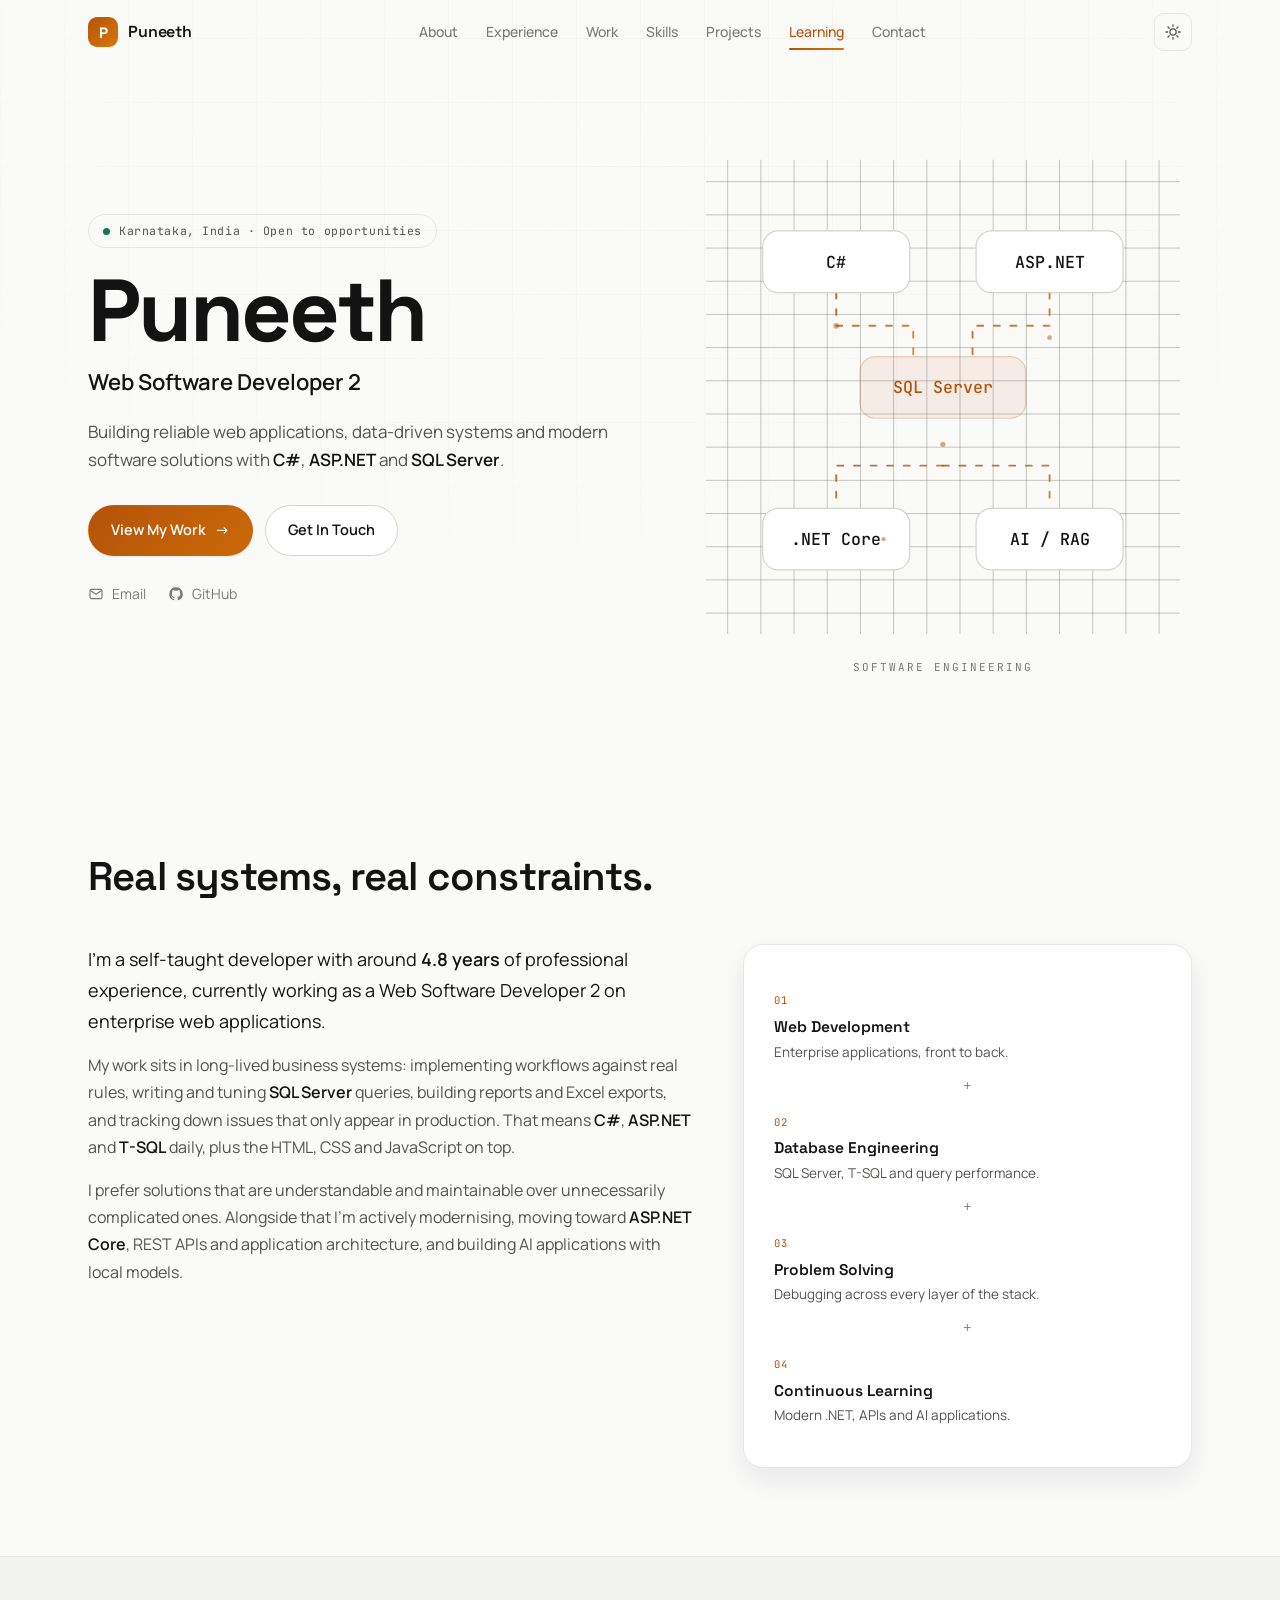
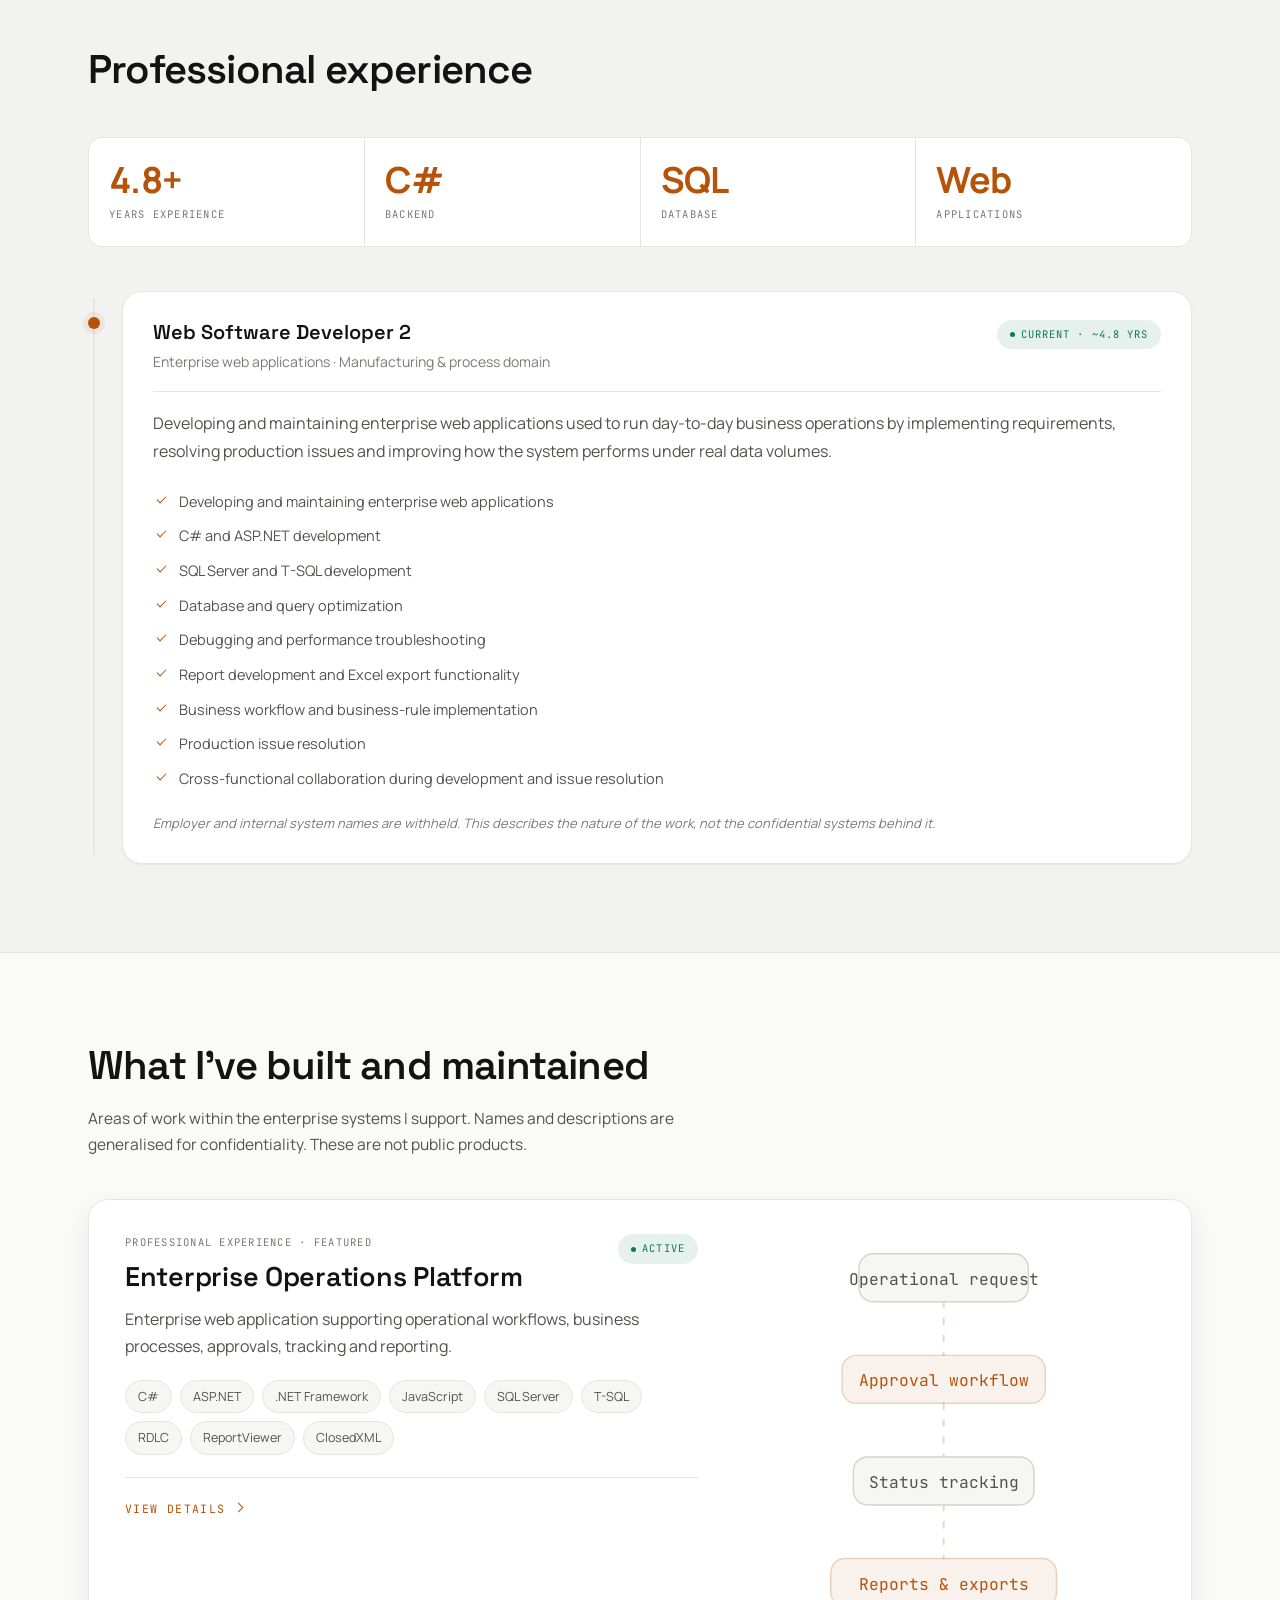
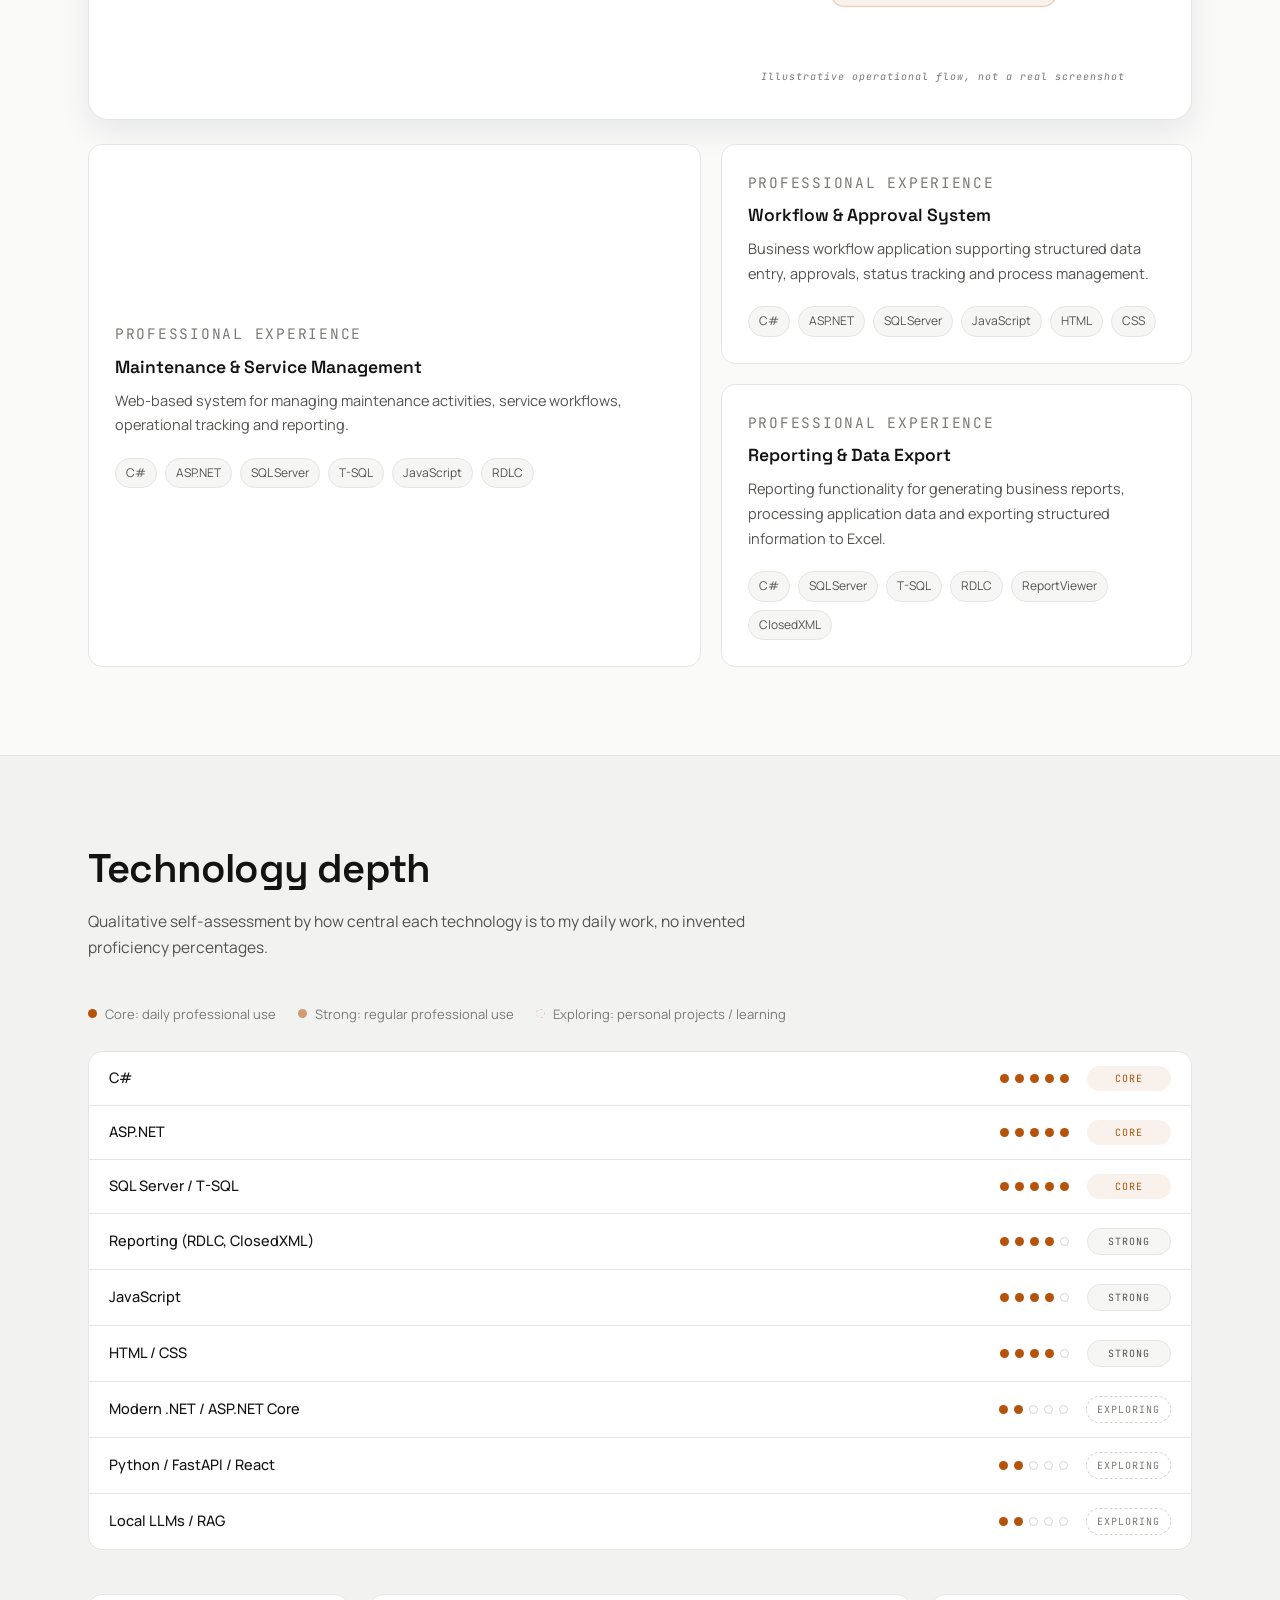
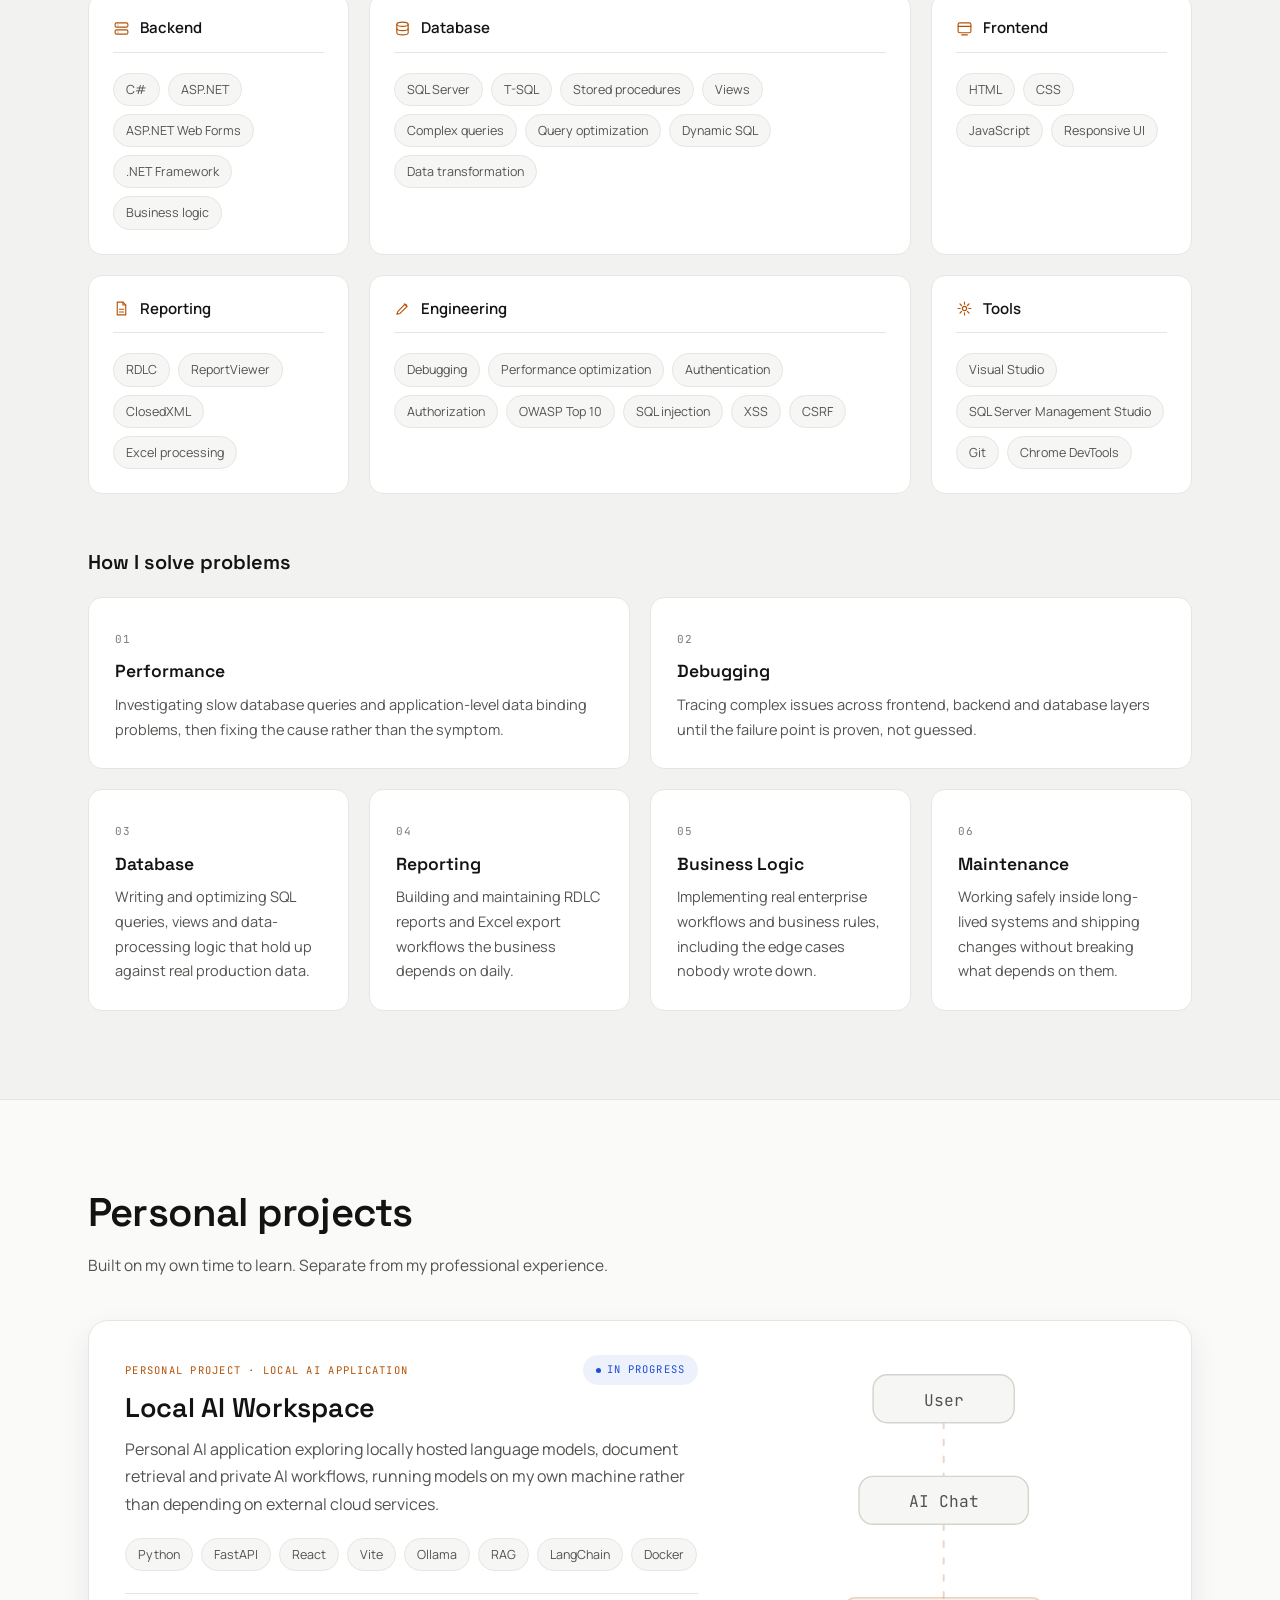
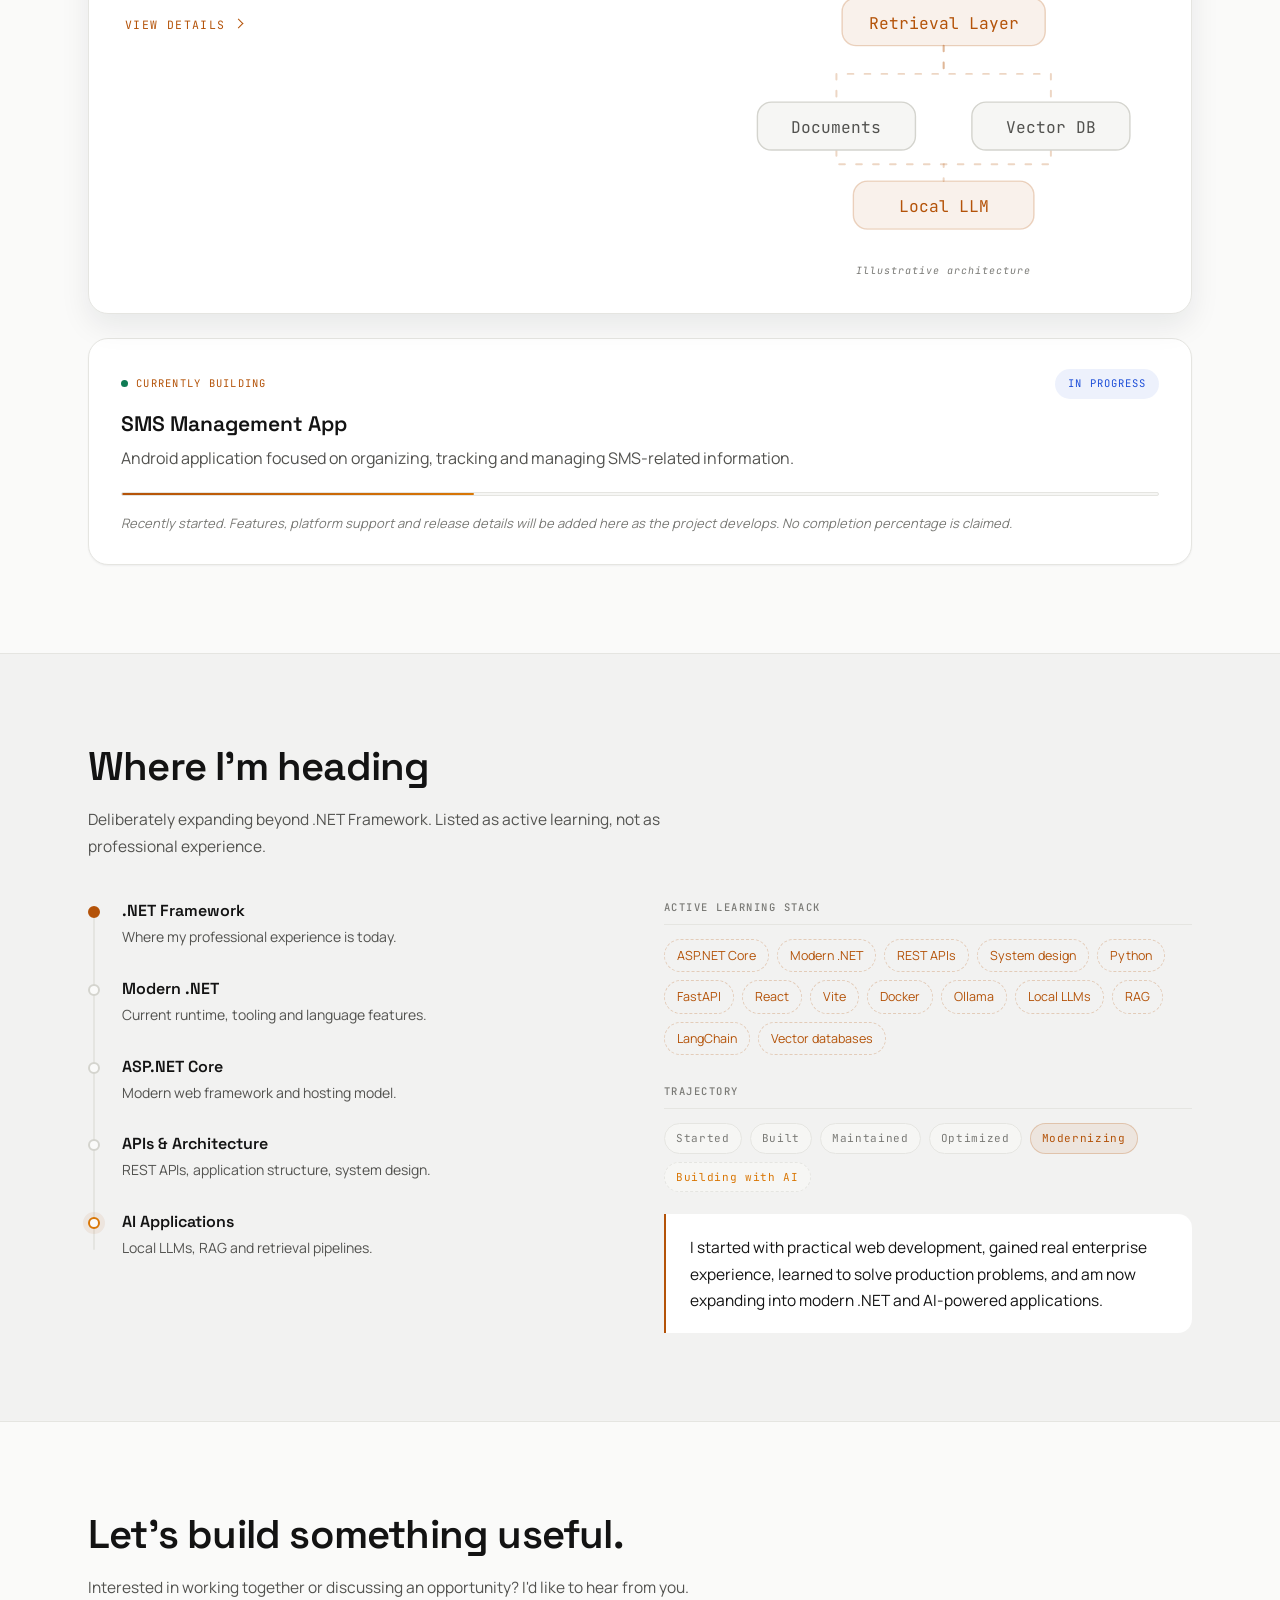
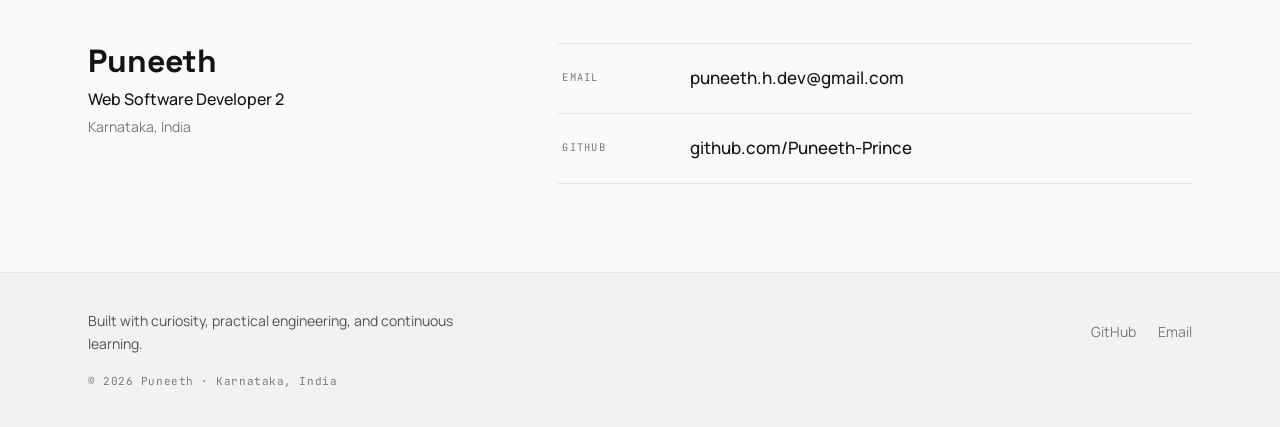
==== index.html @ 4dbc189c "Redesign portfolio with a new amber/graphite design system Replace the blue-violet glow aesthetic wi" ====
<!DOCTYPE html>
<html lang="en">
<head>
<meta charset="UTF-8">
<meta name="viewport" content="width=device-width, initial-scale=1.0">

<title>Puneeth | Web Software Developer 2</title>
<meta name="description" content="Puneeth is a Web Software Developer with 4.8+ years of experience building web applications using C#, ASP.NET, SQL Server and modern software technologies.">
<meta name="author" content="Puneeth">
<meta name="theme-color" content="#0A0A0B">

<meta property="og:type" content="profile">
<meta property="og:title" content="Puneeth | Web Software Developer 2">
<meta property="og:description" content="Web Software Developer with 4.8+ years of experience building enterprise web applications with C#, ASP.NET and SQL Server.">
<meta property="og:locale" content="en_IN">
<meta name="twitter:card" content="summary">
<meta name="twitter:title" content="Puneeth | Web Software Developer 2">
<meta name="twitter:description" content="Web Software Developer with 4.8+ years of experience building enterprise web applications with C#, ASP.NET and SQL Server.">

<link rel="icon" href="data:image/svg+xml,%3Csvg xmlns='http://www.w3.org/2000/svg' viewBox='0 0 64 64'%3E%3Crect width='64' height='64' rx='14' fill='%230A0A0B'/%3E%3Ctext x='32' y='44' font-family='Arial,sans-serif' font-weight='700' font-size='32' fill='%23F5A623' text-anchor='middle'%3EP%3C/text%3E%3C/svg%3E">

<link rel="preconnect" href="https://fonts.googleapis.com">
<link rel="preconnect" href="https://fonts.gstatic.com" crossorigin>
<link href="https://fonts.googleapis.com/css2?family=Space+Grotesk:wght@500;600;700&family=Manrope:wght@400;500;600;700&family=JetBrains+Mono:wght@400;500;600&display=swap" rel="stylesheet">
<link rel="stylesheet" href="style.css">
</head>

<body>
<a class="skip" href="#main">Skip to content</a>

<div class="progress" aria-hidden="true"><span id="progressBar"></span></div>

<!-- Ambient background: fine technical grid -->
<div class="ambient" aria-hidden="true">
  <div class="ambient-grid"></div>
</div>

<!-- ===================== NAV ===================== -->
<header class="nav" id="nav">
  <div class="shell nav-inner">
    <a href="#top" class="brand" aria-label="Puneeth home">
      <span class="brand-mark" aria-hidden="true">P</span>
      <span class="brand-text">Puneeth</span>
    </a>

    <nav class="nav-links" id="navLinks" aria-label="Sections">
      <a href="#about">About</a>
      <a href="#experience">Experience</a>
      <a href="#work">Work</a>
      <a href="#skills">Skills</a>
      <a href="#projects">Projects</a>
      <a href="#learning">Learning</a>
      <a href="#contact">Contact</a>
    </nav>

    <div class="nav-actions">
      <button class="icon-btn" id="themeToggle" type="button" aria-label="Switch colour theme" title="Switch theme">
        <svg class="i-sun" viewBox="0 0 24 24" aria-hidden="true"><circle cx="12" cy="12" r="4.2"/><path d="M12 2.6v2.2M12 19.2v2.2M2.6 12h2.2M19.2 12h2.2M5.3 5.3l1.6 1.6M17.1 17.1l1.6 1.6M18.7 5.3l-1.6 1.6M6.9 17.1l-1.6 1.6"/></svg>
        <svg class="i-moon" viewBox="0 0 24 24" aria-hidden="true"><path d="M20 13.4A8.4 8.4 0 0 1 10.6 4a8.4 8.4 0 1 0 9.4 9.4Z"/></svg>
      </button>
      <button class="icon-btn nav-burger" id="navBurger" type="button" aria-label="Open menu" aria-expanded="false" aria-controls="navLinks">
        <svg viewBox="0 0 24 24" aria-hidden="true"><path d="M4 7h16M4 12h16M4 17h16"/></svg>
      </button>
    </div>
  </div>
</header>

<main id="main">
<span id="top" class="anchor" aria-hidden="true"></span>

<!-- ===================== HERO ===================== -->
<section class="hero" aria-labelledby="heroName">
  <div class="shell hero-grid">

    <div class="hero-copy">
      <img class="portrait" src="portrait.jpg" alt="Puneeth" width="84" height="84" decoding="async" onerror="this.remove()">

      <p class="eyebrow"><span class="pulse" aria-hidden="true"></span> Karnataka, India · Open to opportunities</p>

      <h1 class="hero-name" id="heroName">Puneeth</h1>
      <p class="hero-role">Web Software Developer 2</p>

      <p class="hero-pitch">
        Building reliable web applications, data-driven systems and modern software
        solutions with <strong>C#</strong>, <strong>ASP.NET</strong> and <strong>SQL Server</strong>.
      </p>

      <div class="hero-cta">
        <a class="btn btn-primary" href="#work">View My Work <span class="arw" aria-hidden="true">→</span></a>
        <a class="btn btn-ghost" href="#contact">Get In Touch</a>
      </div>

      <ul class="hero-links">
        <li><a class="ulink" href="mailto:puneeth.h.dev@gmail.com">
          <svg viewBox="0 0 24 24" aria-hidden="true"><rect x="3" y="5" width="18" height="14" rx="2"/><path d="m4 7 8 5.5L20 7"/></svg> Email</a></li>
        <li><a class="ulink" href="https://github.com/Puneeth-Prince" target="_blank" rel="noopener noreferrer">
          <svg viewBox="0 0 24 24" class="fill" aria-hidden="true"><path d="M12 2a10 10 0 0 0-3.16 19.49c.5.09.68-.22.68-.48v-1.7c-2.78.6-3.37-1.34-3.37-1.34-.45-1.16-1.11-1.47-1.11-1.47-.91-.62.07-.6.07-.6 1 .07 1.53 1.03 1.53 1.03.9 1.53 2.36 1.09 2.94.83.09-.65.35-1.09.63-1.34-2.22-.25-4.55-1.11-4.55-4.94 0-1.09.39-1.98 1.03-2.68-.1-.25-.45-1.27.1-2.65 0 0 .84-.27 2.75 1.02a9.5 9.5 0 0 1 5 0c1.91-1.29 2.75-1.02 2.75-1.02.55 1.38.2 2.4.1 2.65.64.7 1.03 1.59 1.03 2.68 0 3.84-2.34 4.68-4.57 4.93.36.31.68.92.68 1.85v2.74c0 .27.18.58.69.48A10 10 0 0 0 12 2Z"/></svg> GitHub</a></li>
        <!-- LinkedIn: paste your profile URL into href, then delete these comment markers.
        <li><a class="ulink" href="" target="_blank" rel="noopener noreferrer">LinkedIn</a></li>
        -->
      </ul>
    </div>

    <!-- Hero system visualization -->
    <div class="hero-viz" aria-hidden="true">
      <svg class="viz" viewBox="0 0 420 420" role="presentation" focusable="false">
        <defs>
          <pattern id="vgrid" width="28" height="28" patternUnits="userSpaceOnUse">
            <path d="M28 0H0V28" fill="none" stroke="currentColor" stroke-width=".6" class="vgrid-line"/>
          </pattern>
          <linearGradient id="vflow" x1="0" y1="0" x2="1" y2="1">
            <stop offset="0%" class="vstop-a"/>
            <stop offset="100%" class="vstop-b"/>
          </linearGradient>
        </defs>

        <rect x="10" y="10" width="400" height="400" rx="20" fill="url(#vgrid)" class="vgrid"/>

        <!-- Connectors terminate on node edges so nothing draws
             across a label. -->
        <g class="vlines" fill="none" stroke="url(#vflow)" stroke-width="1.6" stroke-linecap="round">
          <path class="vline" d="M120 122 L120 150 L185 150 L185 176"/>
          <path class="vline" d="M300 122 L300 150 L235 150 L235 176"/>
          <path class="vline" d="M210 228 L210 268"/>
          <path class="vline" d="M210 268 L120 268 L120 304"/>
          <path class="vline" d="M210 268 L300 268 L300 304"/>
        </g>

        <!-- nodes -->
        <g class="vnodes">
          <g class="vnode" style="--d:0s">
            <rect x="58" y="70" width="124" height="52" rx="13"/>
            <text x="120" y="101">C#</text>
          </g>
          <g class="vnode" style="--d:.9s">
            <rect x="238" y="70" width="124" height="52" rx="13"/>
            <text x="300" y="101">ASP.NET</text>
          </g>

          <g class="vnode vnode-core" style="--d:.45s">
            <rect x="140" y="176" width="140" height="52" rx="13"/>
            <text x="210" y="207">SQL Server</text>
          </g>

          <g class="vnode" style="--d:1.3s">
            <rect x="58" y="304" width="124" height="52" rx="13"/>
            <text x="120" y="335">.NET Core</text>
          </g>
          <g class="vnode" style="--d:.65s">
            <rect x="238" y="304" width="124" height="52" rx="13"/>
            <text x="300" y="335">AI / RAG</text>
          </g>
        </g>

        <!-- drifting particles -->
        <g class="vdots">
          <circle cx="120" cy="150" r="2.4" style="--d:0s"/>
          <circle cx="300" cy="160" r="2"   style="--d:1.4s"/>
          <circle cx="210" cy="250" r="2.2" style="--d:2.2s"/>
          <circle cx="160" cy="330" r="1.8" style="--d:3s"/>
        </g>
      </svg>
      <p class="viz-caption">Software engineering</p>
    </div>
  </div>
</section>

<!-- ===================== ABOUT ===================== -->
<section class="section" id="about" aria-labelledby="aboutH">
  <div class="shell">
    <header class="section-head">
      <h2 class="section-title" id="aboutH">Real systems, real constraints.</h2>
    </header>

    <div class="about-grid">
      <div class="about-copy">
        <p class="lead">
          I'm a self-taught developer with around <strong>4.8 years</strong> of professional
          experience, currently working as a Web Software Developer 2 on enterprise web applications.
        </p>
        <p>
          My work sits in long-lived business systems: implementing workflows against real rules,
          writing and tuning <strong>SQL Server</strong> queries, building reports and Excel exports,
          and tracking down issues that only appear in production. That means <strong>C#</strong>,
          <strong>ASP.NET</strong> and <strong>T-SQL</strong> daily, plus the HTML, CSS and JavaScript on top.
        </p>
        <p>
          I prefer solutions that are understandable and maintainable over unnecessarily complicated
          ones. Alongside that I'm actively modernising, moving toward <strong>ASP.NET Core</strong>,
          REST APIs and application architecture, and building AI applications with local models.
        </p>
      </div>

      <div class="pillars">
        <div class="pillar" style="--i:0"><span class="p-ico">01</span><h3>Web Development</h3><p>Enterprise applications, front to back.</p></div>
        <div class="p-plus" aria-hidden="true">+</div>
        <div class="pillar" style="--i:1"><span class="p-ico">02</span><h3>Database Engineering</h3><p>SQL Server, T-SQL and query performance.</p></div>
        <div class="p-plus" aria-hidden="true">+</div>
        <div class="pillar" style="--i:2"><span class="p-ico">03</span><h3>Problem Solving</h3><p>Debugging across every layer of the stack.</p></div>
        <div class="p-plus" aria-hidden="true">+</div>
        <div class="pillar" style="--i:3"><span class="p-ico">04</span><h3>Continuous Learning</h3><p>Modern .NET, APIs and AI applications.</p></div>
      </div>
    </div>
  </div>
</section>

<!-- ===================== EXPERIENCE ===================== -->
<section class="section section-alt" id="experience" aria-labelledby="expH">
  <div class="shell">
    <header class="section-head">
      <h2 class="section-title" id="expH">Professional experience</h2>
    </header>

    <dl class="stats" id="stats">
      <div class="stat">
        <dd><span class="count" data-count="4.8" data-decimals="1">4.8</span><span class="plus">+</span></dd>
        <dt>Years experience</dt>
      </div>
      <div class="stat"><dd>C#</dd><dt>Backend</dt></div>
      <div class="stat"><dd>SQL</dd><dt>Database</dt></div>
      <div class="stat"><dd>Web</dd><dt>Applications</dt></div>
    </dl>

    <ol class="timeline" id="timeline">
      <span class="tl-rail" aria-hidden="true"><i id="tlFill"></i></span>

      <li class="tl-item">
        <span class="tl-dot" aria-hidden="true"></span>
        <article class="tl-card">
          <div class="tl-head">
            <div>
              <h3 class="tl-role">Web Software Developer 2</h3>
              <p class="tl-org">Enterprise web applications · Manufacturing &amp; process domain</p>
            </div>
            <span class="pill pill-live"><i class="dotlet" aria-hidden="true"></i> Current · ~4.8 yrs</span>
          </div>

          <p class="tl-desc">
            Developing and maintaining enterprise web applications used to run day-to-day business
            operations by implementing requirements, resolving production issues and improving how the
            system performs under real data volumes.
          </p>

          <ul class="checks">
            <li>Developing and maintaining enterprise web applications</li>
            <li>C# and ASP.NET development</li>
            <li>SQL Server and T-SQL development</li>
            <li>Database and query optimization</li>
            <li>Debugging and performance troubleshooting</li>
            <li>Report development and Excel export functionality</li>
            <li>Business workflow and business-rule implementation</li>
            <li>Production issue resolution</li>
            <li>Cross-functional collaboration during development and issue resolution</li>
          </ul>

          <p class="micro-note">
            Employer and internal system names are withheld. This describes the nature of the work,
            not the confidential systems behind it.
          </p>
        </article>
      </li>
    </ol>
  </div>
</section>

<!-- ===================== WORK ===================== -->
<section class="section" id="work" aria-labelledby="workH">
  <div class="shell">
    <header class="section-head">
      <h2 class="section-title" id="workH">What I've built and maintained</h2>
      <p class="section-sub">
        Areas of work within the enterprise systems I support. Names and descriptions are
        generalised for confidentiality. These are not public products.
      </p>
    </header>

    <article class="feature">
      <div class="feature-body">
        <div class="feature-head">
          <div>
            <p class="tag">Professional Experience · Featured</p>
            <h3 class="feature-title">Enterprise Operations Platform</h3>
          </div>
          <span class="pill pill-live"><i class="dotlet" aria-hidden="true"></i> Active</span>
        </div>

        <p class="feature-sub">
          Enterprise web application supporting operational workflows, business processes,
          approvals, tracking and reporting.
        </p>

        <ul class="chips">
          <li>C#</li><li>ASP.NET</li><li>.NET Framework</li><li>JavaScript</li>
          <li>SQL Server</li><li>T-SQL</li><li>RDLC</li><li>ReportViewer</li><li>ClosedXML</li>
        </ul>

        <details class="disclose">
          <summary><span>View details</span><i class="chev" aria-hidden="true"></i></summary>
          <div class="disclose-body">
            <div class="d-grid">
              <div>
                <h4 class="micro">What it does</h4>
                <ul class="checks checks-tight">
                  <li>Operational dashboards and status tracking</li>
                  <li>Requisition and structured data-entry workflows</li>
                  <li>Approval and review processes</li>
                  <li>Maintenance and service workflows</li>
                  <li>Installation and commissioning tracking</li>
                  <li>Issue and complaint handling</li>
                  <li>Planning and scheduling screens</li>
                  <li>Reporting and Excel data exports</li>
                </ul>
              </div>
              <div>
                <h4 class="micro">My role</h4>
                <ul class="role-list">
                  <li>Development</li><li>Maintenance</li><li>Debugging</li>
                  <li>Database</li><li>Reporting</li><li>Performance optimization</li>
                </ul>

                <h4 class="micro" style="margin-top:26px">Engineering challenges</h4>
                <ul class="checks checks-tight">
                  <li>Queries that degrade as production data grows</li>
                  <li>Business rules with undocumented edge cases</li>
                  <li>Changes inside long-lived code without regressions</li>
                  <li>Issues reproducible only with production data</li>
                </ul>
              </div>
            </div>
          </div>
        </details>
      </div>

      <!-- Operational flow diagram, not a real screenshot -->
      <div class="arch" aria-hidden="true">
        <svg viewBox="0 0 300 300" role="presentation" focusable="false">
          <g class="alines" fill="none" stroke="currentColor" stroke-width="1.4" stroke-linecap="round">
            <path class="aline" d="M150 48 L150 86"/>
            <path class="aline" d="M150 120 L150 158"/>
            <path class="aline" d="M150 192 L150 230"/>
          </g>
          <g class="anodes">
            <g class="anode"><rect x="90" y="14" width="120" height="34" rx="10"/><text x="150" y="36">Operational request</text></g>
            <g class="anode anode-key"><rect x="78" y="86" width="144" height="34" rx="10"/><text x="150" y="108">Approval workflow</text></g>
            <g class="anode"><rect x="86" y="158" width="128" height="34" rx="10"/><text x="150" y="180">Status tracking</text></g>
            <g class="anode anode-key"><rect x="70" y="230" width="160" height="34" rx="10"/><text x="150" y="252">Reports &amp; exports</text></g>
          </g>
        </svg>
        <p class="diagram-cap">Illustrative operational flow, not a real screenshot</p>
      </div>
    </article>

    <div class="work-grid">
      <article class="card card-work">
        <p class="tag">Professional Experience</p>
        <h3 class="card-title">Maintenance &amp; Service Management</h3>
        <p>Web-based system for managing maintenance activities, service workflows, operational tracking and reporting.</p>
        <ul class="chips chips-sm"><li>C#</li><li>ASP.NET</li><li>SQL Server</li><li>T-SQL</li><li>JavaScript</li><li>RDLC</li></ul>
      </article>

      <article class="card card-work">
        <p class="tag">Professional Experience</p>
        <h3 class="card-title">Workflow &amp; Approval System</h3>
        <p>Business workflow application supporting structured data entry, approvals, status tracking and process management.</p>
        <ul class="chips chips-sm"><li>C#</li><li>ASP.NET</li><li>SQL Server</li><li>JavaScript</li><li>HTML</li><li>CSS</li></ul>
      </article>

      <article class="card card-work">
        <p class="tag">Professional Experience</p>
        <h3 class="card-title">Reporting &amp; Data Export</h3>
        <p>Reporting functionality for generating business reports, processing application data and exporting structured information to Excel.</p>
        <ul class="chips chips-sm"><li>C#</li><li>SQL Server</li><li>T-SQL</li><li>RDLC</li><li>ReportViewer</li><li>ClosedXML</li></ul>
      </article>
    </div>
  </div>
</section>

<!-- ===================== SKILLS ===================== -->
<section class="section section-alt" id="skills" aria-labelledby="skillsH">
  <div class="shell">
    <header class="section-head">
      <h2 class="section-title" id="skillsH">Technology depth</h2>
      <p class="section-sub">
        Qualitative self-assessment by how central each technology is to my daily work,
        no invented proficiency percentages.
      </p>
    </header>

    <ul class="legend">
      <li><span class="lg lg-core"></span> Core: daily professional use</li>
      <li><span class="lg lg-strong"></span> Strong: regular professional use</li>
      <li><span class="lg lg-explore"></span> Exploring: personal projects / learning</li>
    </ul>

    <ul class="depth">
      <li class="dep" style="--i:0"><span class="dep-name">C#</span><span class="dep-dots" data-level="5" aria-hidden="true"></span><span class="dep-tag t-core">Core</span></li>
      <li class="dep" style="--i:1"><span class="dep-name">ASP.NET</span><span class="dep-dots" data-level="5" aria-hidden="true"></span><span class="dep-tag t-core">Core</span></li>
      <li class="dep" style="--i:2"><span class="dep-name">SQL Server / T-SQL</span><span class="dep-dots" data-level="5" aria-hidden="true"></span><span class="dep-tag t-core">Core</span></li>
      <li class="dep" style="--i:3"><span class="dep-name">Reporting (RDLC, ClosedXML)</span><span class="dep-dots" data-level="4" aria-hidden="true"></span><span class="dep-tag t-strong">Strong</span></li>
      <li class="dep" style="--i:4"><span class="dep-name">JavaScript</span><span class="dep-dots" data-level="4" aria-hidden="true"></span><span class="dep-tag t-strong">Strong</span></li>
      <li class="dep" style="--i:5"><span class="dep-name">HTML / CSS</span><span class="dep-dots" data-level="4" aria-hidden="true"></span><span class="dep-tag t-strong">Strong</span></li>
      <li class="dep" style="--i:6"><span class="dep-name">Modern .NET / ASP.NET Core</span><span class="dep-dots" data-level="2" aria-hidden="true"></span><span class="dep-tag t-explore">Exploring</span></li>
      <li class="dep" style="--i:7"><span class="dep-name">Python / FastAPI / React</span><span class="dep-dots" data-level="2" aria-hidden="true"></span><span class="dep-tag t-explore">Exploring</span></li>
      <li class="dep" style="--i:8"><span class="dep-name">Local LLMs / RAG</span><span class="dep-dots" data-level="2" aria-hidden="true"></span><span class="dep-tag t-explore">Exploring</span></li>
    </ul>

    <div class="skill-map">
      <section class="skill-group" aria-labelledby="sgBackend">
        <h3 class="skill-head" id="sgBackend">
          <svg viewBox="0 0 24 24" aria-hidden="true"><rect x="3" y="4" width="18" height="6" rx="2"/><rect x="3" y="14" width="18" height="6" rx="2"/><path d="M7 7h.01M7 17h.01"/></svg> Backend
        </h3>
        <ul class="chips"><li>C#</li><li>ASP.NET</li><li>ASP.NET Web Forms</li><li>.NET Framework</li><li>Business logic</li></ul>
      </section>

      <section class="skill-group" aria-labelledby="sgDb">
        <h3 class="skill-head" id="sgDb">
          <svg viewBox="0 0 24 24" aria-hidden="true"><ellipse cx="12" cy="6" rx="8" ry="3"/><path d="M4 6v12c0 1.7 3.6 3 8 3s8-1.3 8-3V6"/><path d="M4 12c0 1.7 3.6 3 8 3s8-1.3 8-3"/></svg> Database
        </h3>
        <ul class="chips"><li>SQL Server</li><li>T-SQL</li><li>Stored procedures</li><li>Views</li><li>Complex queries</li><li>Query optimization</li><li>Dynamic SQL</li><li>Data transformation</li></ul>
      </section>

      <section class="skill-group" aria-labelledby="sgFront">
        <h3 class="skill-head" id="sgFront">
          <svg viewBox="0 0 24 24" aria-hidden="true"><rect x="3" y="4" width="18" height="14" rx="2"/><path d="M3 9h18M8 21h8"/></svg> Frontend
        </h3>
        <ul class="chips"><li>HTML</li><li>CSS</li><li>JavaScript</li><li>Responsive UI</li></ul>
      </section>

      <section class="skill-group" aria-labelledby="sgReport">
        <h3 class="skill-head" id="sgReport">
          <svg viewBox="0 0 24 24" aria-hidden="true"><path d="M6 3h8l4 4v14H6z"/><path d="M14 3v4h4M9 13h6M9 17h6"/></svg> Reporting
        </h3>
        <ul class="chips"><li>RDLC</li><li>ReportViewer</li><li>ClosedXML</li><li>Excel processing</li></ul>
      </section>

      <section class="skill-group" aria-labelledby="sgEng">
        <h3 class="skill-head" id="sgEng">
          <svg viewBox="0 0 24 24" aria-hidden="true"><path d="m14.5 5.5 4 4M4 20l4.5-1 9-9a2.1 2.1 0 0 0-3-3l-9 9Z"/></svg> Engineering
        </h3>
        <ul class="chips"><li>Debugging</li><li>Performance optimization</li><li>Authentication</li><li>Authorization</li><li>OWASP Top 10</li><li>SQL injection</li><li>XSS</li><li>CSRF</li></ul>
      </section>

      <section class="skill-group" aria-labelledby="sgTools">
        <h3 class="skill-head" id="sgTools">
          <svg viewBox="0 0 24 24" aria-hidden="true"><circle cx="12" cy="12" r="3"/><path d="M12 3v3M12 18v3M3 12h3M18 12h3M5.6 5.6 7.8 7.8M16.2 16.2l2.2 2.2M18.4 5.6l-2.2 2.2M7.8 16.2l-2.2 2.2"/></svg> Tools
        </h3>
        <ul class="chips"><li>Visual Studio</li><li>SQL Server Management Studio</li><li>Git</li><li>Chrome DevTools</li></ul>
      </section>
    </div>

    <div class="approach">
      <h3 class="approach-h">How I solve problems</h3>
      <div class="approach-grid">
        <article class="card card-hover"><span class="card-idx">01</span><h4 class="card-title">Performance</h4><p>Investigating slow database queries and application-level data binding problems, then fixing the cause rather than the symptom.</p></article>
        <article class="card card-hover"><span class="card-idx">02</span><h4 class="card-title">Debugging</h4><p>Tracing complex issues across frontend, backend and database layers until the failure point is proven, not guessed.</p></article>
        <article class="card card-hover"><span class="card-idx">03</span><h4 class="card-title">Database</h4><p>Writing and optimizing SQL queries, views and data-processing logic that hold up against real production data.</p></article>
        <article class="card card-hover"><span class="card-idx">04</span><h4 class="card-title">Reporting</h4><p>Building and maintaining RDLC reports and Excel export workflows the business depends on daily.</p></article>
        <article class="card card-hover"><span class="card-idx">05</span><h4 class="card-title">Business Logic</h4><p>Implementing real enterprise workflows and business rules, including the edge cases nobody wrote down.</p></article>
        <article class="card card-hover"><span class="card-idx">06</span><h4 class="card-title">Maintenance</h4><p>Working safely inside long-lived systems and shipping changes without breaking what depends on them.</p></article>
      </div>
    </div>
  </div>
</section>

<!-- ===================== PROJECTS ===================== -->
<section class="section" id="projects" aria-labelledby="projH">
  <div class="shell">
    <header class="section-head">
      <h2 class="section-title" id="projH">Personal projects</h2>
      <p class="section-sub">Built on my own time to learn. Separate from my professional experience.</p>
    </header>

    <article class="feature feature-ai">
      <div class="feature-body">
        <div class="feature-head">
          <div>
            <p class="tag tag-accent">Personal Project · Local AI Application</p>
            <h3 class="feature-title">Local AI Workspace</h3>
          </div>
          <span class="pill pill-wip"><i class="dotlet" aria-hidden="true"></i> In Progress</span>
        </div>

        <p class="feature-sub">
          Personal AI application exploring locally hosted language models, document retrieval and
          private AI workflows, running models on my own machine rather than depending on external
          cloud services.
        </p>

        <ul class="chips">
          <li>Python</li><li>FastAPI</li><li>React</li><li>Vite</li>
          <li>Ollama</li><li>RAG</li><li>LangChain</li><li>Docker</li>
        </ul>

        <details class="disclose">
          <summary><span>View details</span><i class="chev" aria-hidden="true"></i></summary>
          <div class="disclose-body">
            <div class="d-grid">
              <div>
                <h4 class="micro">What it does</h4>
                <ul class="checks checks-tight">
                  <li>Local AI inference on my own hardware</li>
                  <li>Chat interface over a local model</li>
                  <li>Document-based question answering</li>
                  <li>Retrieval-Augmented Generation pipeline</li>
                </ul>
              </div>
              <div>
                <h4 class="micro">Engineering challenges</h4>
                <ul class="checks checks-tight">
                  <li>Chunking and embedding documents for useful retrieval</li>
                  <li>Keeping responses grounded in retrieved context</li>
                  <li>Running models acceptably on local hardware</li>
                  <li>Structuring the app so pieces can be swapped out</li>
                </ul>
              </div>
            </div>
          </div>
        </details>
      </div>

      <!-- Architecture sketch -->
      <div class="arch" aria-hidden="true">
        <svg viewBox="0 0 300 352" role="presentation" focusable="false">
          <!-- Every connector starts and ends on a node edge so no
               line is ever drawn across a label. -->
          <g class="alines" fill="none" stroke="currentColor" stroke-width="1.4" stroke-linecap="round">
            <path class="aline" d="M150 48 L150 86"/>
            <path class="aline" d="M150 120 L150 172"/>
            <path class="aline" d="M150 206 L150 226 L74 226 L74 246"/>
            <path class="aline" d="M150 206 L150 226 L226 226 L226 246"/>
            <path class="aline" d="M74 280 L74 290 L150 290 L150 302"/>
            <path class="aline" d="M226 280 L226 290 L150 290"/>
          </g>
          <g class="anodes">
            <g class="anode"><rect x="100" y="14" width="100" height="34" rx="10"/><text x="150" y="36">User</text></g>
            <g class="anode"><rect x="90"  y="86" width="120" height="34" rx="10"/><text x="150" y="108">AI Chat</text></g>
            <g class="anode anode-key"><rect x="78" y="172" width="144" height="34" rx="10"/><text x="150" y="194">Retrieval Layer</text></g>
            <g class="anode"><rect x="18"  y="246" width="112" height="34" rx="10"/><text x="74" y="268">Documents</text></g>
            <g class="anode"><rect x="170" y="246" width="112" height="34" rx="10"/><text x="226" y="268">Vector DB</text></g>
            <g class="anode anode-key"><rect x="86" y="302" width="128" height="34" rx="10"/><text x="150" y="324">Local LLM</text></g>
          </g>
        </svg>
        <p class="diagram-cap">Illustrative architecture</p>
      </div>
    </article>

    <article class="building">
      <div class="build-head">
        <p class="tag tag-accent"><span class="pulse" aria-hidden="true"></span> Currently building</p>
        <span class="pill pill-wip">In Progress</span>
      </div>
      <h3 class="build-title">SMS Management App</h3>
      <p>Android application focused on organizing, tracking and managing SMS-related information.</p>
      <div class="build-bar" role="img" aria-label="Project in progress; no completion percentage available"><i></i></div>
      <p class="micro-note">
        Recently started. Features, platform support and release details will be added here as the
        project develops. No completion percentage is claimed.
      </p>
    </article>
  </div>
</section>

<!-- ===================== LEARNING ===================== -->
<section class="section section-alt" id="learning" aria-labelledby="learnH">
  <div class="shell">
    <header class="section-head">
      <h2 class="section-title" id="learnH">Where I'm heading</h2>
      <p class="section-sub">
        Deliberately expanding beyond .NET Framework. Listed as active learning, not as
        professional experience.
      </p>
    </header>

    <div class="path-wrap">
      <ol class="path" id="path">
        <span class="path-rail" aria-hidden="true"><i id="pathFill"></i></span>
        <li class="pstep is-done">
          <span class="pdot" aria-hidden="true"></span>
          <h3>.NET Framework</h3><p>Where my professional experience is today.</p>
        </li>
        <li class="pstep">
          <span class="pdot" aria-hidden="true"></span>
          <h3>Modern .NET</h3><p>Current runtime, tooling and language features.</p>
        </li>
        <li class="pstep">
          <span class="pdot" aria-hidden="true"></span>
          <h3>ASP.NET Core</h3><p>Modern web framework and hosting model.</p>
        </li>
        <li class="pstep">
          <span class="pdot" aria-hidden="true"></span>
          <h3>APIs &amp; Architecture</h3><p>REST APIs, application structure, system design.</p>
        </li>
        <li class="pstep is-goal">
          <span class="pdot" aria-hidden="true"></span>
          <h3>AI Applications</h3><p>Local LLMs, RAG and retrieval pipelines.</p>
        </li>
      </ol>

      <div class="learn-side">
        <h3 class="micro">Active learning stack</h3>
        <ul class="chips chips-dash">
          <li>ASP.NET Core</li><li>Modern .NET</li><li>REST APIs</li><li>System design</li>
          <li>Python</li><li>FastAPI</li><li>React</li><li>Vite</li><li>Docker</li>
          <li>Ollama</li><li>Local LLMs</li><li>RAG</li><li>LangChain</li><li>Vector databases</li>
        </ul>

        <h3 class="micro" style="margin-top:30px">Trajectory</h3>
        <ol class="mini-track">
          <li>Started</li><li>Built</li><li>Maintained</li><li>Optimized</li>
          <li class="is-now">Modernizing</li><li class="is-next">Building with AI</li>
        </ol>
        <p class="story-line">
          I started with practical web development, gained real enterprise experience, learned to
          solve production problems, and am now expanding into modern .NET and AI-powered applications.
        </p>
      </div>
    </div>
  </div>
</section>

<!-- ===================== CONTACT ===================== -->
<section class="section" id="contact" aria-labelledby="contactH">
  <div class="shell">
    <header class="section-head">
      <h2 class="section-title" id="contactH">Let's build something useful.</h2>
      <p class="section-sub">Interested in working together or discussing an opportunity? I'd like to hear from you.</p>
    </header>

    <div class="contact-grid">
      <div class="contact-id">
        <p class="cname">Puneeth</p>
        <p class="crole">Web Software Developer 2</p>
        <p class="cloc">Karnataka, India</p>
      </div>

      <ul class="contact-list">
        <li><a href="mailto:puneeth.h.dev@gmail.com"><span class="ck">Email</span><span class="cv">puneeth.h.dev@gmail.com</span><span class="carrow" aria-hidden="true">→</span></a></li>
        <li><a href="https://github.com/Puneeth-Prince" target="_blank" rel="noopener noreferrer"><span class="ck">GitHub</span><span class="cv">github.com/Puneeth-Prince</span><span class="carrow" aria-hidden="true">→</span></a></li>
        <!-- LinkedIn: paste your profile URL into href, then delete these comment markers.
        <li><a href="" target="_blank" rel="noopener noreferrer"><span class="ck">LinkedIn</span><span class="cv">Your profile</span><span class="carrow" aria-hidden="true">→</span></a></li>
        -->
      </ul>
    </div>
  </div>
</section>

</main>

<footer class="footer">
  <div class="shell footer-inner">
    <p class="footer-line">Built with curiosity, practical engineering, and continuous learning.</p>
    <ul class="footer-links">
      <li><a class="ulink" href="https://github.com/Puneeth-Prince" target="_blank" rel="noopener noreferrer">GitHub</a></li>
      <li><a class="ulink" href="mailto:puneeth.h.dev@gmail.com">Email</a></li>
      <!-- <li><a class="ulink" href="" target="_blank" rel="noopener noreferrer">LinkedIn</a></li> -->
    </ul>
    <p class="footer-meta">© 2026 Puneeth · Karnataka, India</p>
  </div>
</footer>

<script src="script.js"></script>
</body>
</html>
---- style.css ----
/* ============================================================
   Puneeth - portfolio
   Technical, precise engineering aesthetic. Dark-first with an
   explicit light theme. Theme order: [data-theme] attribute > OS
   preference. Motion is decorative only - everything is readable
   without it.
   ============================================================ */

/* ---------- Tokens ---------- */
:root {
  --bg:        #0A0A0B;
  --bg-2:      #0E0E10;
  --surface:   #141416;
  --surface-2: #1A1A1D;
  --glass:     rgba(20, 20, 22, .78);
  --border:    #232326;
  --border-2:  #303034;

  --text:      #ECECEE;
  --text-2:    #9F9FA8;
  --text-3:    #68686F;

  --accent:    #F5A623;
  --accent-2:  #FFC968;
  --accent-ink:#0A0A0B;
  --accent-bg: rgba(245, 166, 35, .12);
  --accent-ln: rgba(245, 166, 35, .34);

  --ok:        #34D399;
  --ok-bg:     rgba(52, 211, 153, .12);
  --wip:       #60A5FA;
  --wip-bg:    rgba(96, 165, 250, .12);

  --sh-sm: 0 1px 2px rgba(0,0,0,.4);
  --sh-md: 0 14px 36px rgba(0,0,0,.38);
  --sh-lg: 0 28px 64px rgba(0,0,0,.48);

  --f-display: "Space Grotesk", "Segoe UI", system-ui, sans-serif;
  --f-sans:    "Manrope", -apple-system, BlinkMacSystemFont, "Segoe UI", Roboto, sans-serif;
  --f-mono:    "JetBrains Mono", ui-monospace, SFMono-Regular, Menlo, Consolas, monospace;

  --shell: 1160px;
  --nav-h: 64px;
  --r-sm: 9px;
  --r-md: 14px;
  --r-lg: 20px;
  --ease: cubic-bezier(.16, 1, .3, 1);
}

@media (prefers-color-scheme: light) {
  :root:not([data-theme="dark"]) {
    --bg:        #FAFAF9;
    --bg-2:      #F1F1EF;
    --surface:   #FFFFFF;
    --surface-2: #F6F6F4;
    --glass:     rgba(255,255,255,.82);
    --border:    #E5E5E1;
    --border-2:  #D4D4CE;

    --text:      #131313;
    --text-2:    #52524F;
    --text-3:    #7A7A76;

    --accent:    #B45309;
    --accent-2:  #D97706;
    --accent-ink:#FFFFFF;
    --accent-bg: rgba(180,83,9,.08);
    --accent-ln: rgba(180,83,9,.24);

    --ok:        #0F7B54;
    --ok-bg:     rgba(15,123,84,.10);
    --wip:       #1D4ED8;
    --wip-bg:    rgba(29,78,216,.08);

    --sh-sm: 0 1px 2px rgba(16,24,40,.05);
    --sh-md: 0 12px 30px rgba(16,24,40,.08);
    --sh-lg: 0 26px 60px rgba(16,24,40,.11);
  }
}

:root[data-theme="light"] {
  --bg:#FAFAF9; --bg-2:#F1F1EF; --surface:#FFFFFF; --surface-2:#F6F6F4;
  --glass:rgba(255,255,255,.82); --border:#E5E5E1; --border-2:#D4D4CE;
  --text:#131313; --text-2:#52524F; --text-3:#7A7A76;
  --accent:#B45309; --accent-2:#D97706; --accent-ink:#FFFFFF;
  --accent-bg:rgba(180,83,9,.08); --accent-ln:rgba(180,83,9,.24);
  --ok:#0F7B54; --ok-bg:rgba(15,123,84,.10);
  --wip:#1D4ED8; --wip-bg:rgba(29,78,216,.08);
  --sh-sm:0 1px 2px rgba(16,24,40,.05);
  --sh-md:0 12px 30px rgba(16,24,40,.08);
  --sh-lg:0 26px 60px rgba(16,24,40,.11);
}

/* ---------- Reset ---------- */
*,*::before,*::after { box-sizing: border-box; }
* { margin: 0; }

html {
  -webkit-text-size-adjust: 100%;
  scroll-behavior: smooth;
  scroll-padding-top: calc(var(--nav-h) + 22px);
}

body {
  background: var(--bg);
  color: var(--text-2);
  font-family: var(--f-sans);
  font-size: 16px;
  line-height: 1.7;
  -webkit-font-smoothing: antialiased;
  text-rendering: optimizeLegibility;
  overflow-x: hidden;
}

ul, ol { list-style: none; padding: 0; }
a { color: inherit; text-decoration: none; }
img, svg { display: block; max-width: 100%; }
strong { color: var(--text); font-weight: 600; }
h1,h2,h3,h4 { color: var(--text); line-height: 1.25; font-weight: 600; font-family: var(--f-display); }
summary::-webkit-details-marker { display: none; }

:focus-visible { outline: 2px solid var(--accent); outline-offset: 3px; border-radius: 4px; }

.skip {
  position: absolute; left: -9999px; top: 0; z-index: 400;
  background: var(--accent); color: var(--accent-ink);
  padding: 12px 18px; border-radius: 0 0 var(--r-sm) 0;
}
.skip:focus { left: 0; }

.anchor { position: absolute; top: 0; }

.shell { width: 100%; max-width: var(--shell); margin-inline: auto; padding-inline: 28px; }

/* ---------- Scroll progress ---------- */
.progress {
  position: fixed; inset: 0 0 auto 0; z-index: 300;
  height: 2px; background: transparent; pointer-events: none;
}
.progress span {
  display: block; height: 100%; width: 100%;
  transform: scaleX(0); transform-origin: 0 50%;
  background: linear-gradient(90deg, var(--accent), var(--accent-2));
}

/* ---------- Ambient background ---------- */
.ambient { position: fixed; inset: 0; z-index: 0; pointer-events: none; overflow: hidden; }

.ambient-grid {
  position: absolute; inset: -10%;
  background-image:
    linear-gradient(to right, var(--border) 1px, transparent 1px),
    linear-gradient(to bottom, var(--border) 1px, transparent 1px);
  background-size: 64px 64px;
  opacity: .34;
  mask-image: radial-gradient(72% 58% at 50% 22%, #000 0%, transparent 78%);
  -webkit-mask-image: radial-gradient(72% 58% at 50% 22%, #000 0%, transparent 78%);
}

main, .nav, .footer { position: relative; z-index: 1; }

/* ---------- Buttons & links ---------- */
.btn {
  display: inline-flex; align-items: center; justify-content: center; gap: 9px;
  padding: 12px 22px; border-radius: 999px;
  font-size: 14.5px; font-weight: 600;
  border: 1px solid transparent; cursor: pointer; white-space: nowrap;
  transition: transform .2s var(--ease), box-shadow .2s var(--ease),
              border-color .2s var(--ease), color .2s var(--ease), filter .2s var(--ease);
}
.btn svg {
  width: 16px; height: 16px; flex: none;
  fill: none; stroke: currentColor; stroke-width: 1.8;
  stroke-linecap: round; stroke-linejoin: round;
}
.btn .arw { transition: transform .2s var(--ease); }
.btn:hover .arw { transform: translateX(4px); }
.btn-sm { padding: 8px 16px; font-size: 13.5px; }

.btn-primary {
  background: linear-gradient(135deg, var(--accent), var(--accent-2));
  background-size: 160% 160%;
  color: var(--accent-ink); box-shadow: var(--sh-sm);
}
.btn-primary:hover { transform: translateY(-2px); box-shadow: var(--sh-md); filter: saturate(1.1); }

.btn-ghost { background: var(--surface); color: var(--text); border-color: var(--border-2); }
.btn-ghost:hover { transform: translateY(-2px); border-color: var(--accent); color: var(--accent); }

/* underline grows left to right */
.ulink { position: relative; }
.ulink::after {
  content: ""; position: absolute; left: 0; right: 0; bottom: -3px; height: 1px;
  background: currentColor; transform: scaleX(0); transform-origin: left;
  transition: transform .25s var(--ease);
}
.ulink:hover::after { transform: scaleX(1); }

.icon-btn {
  display: grid; place-items: center;
  width: 38px; height: 38px; border-radius: 10px;
  background: transparent; border: 1px solid var(--border);
  color: var(--text-2); cursor: pointer;
  transition: color .2s var(--ease), border-color .2s var(--ease), background .2s var(--ease);
}
.icon-btn:hover { color: var(--text); border-color: var(--border-2); background: var(--surface); }
.icon-btn svg {
  width: 18px; height: 18px;
  fill: none; stroke: currentColor; stroke-width: 1.7;
  stroke-linecap: round; stroke-linejoin: round;
  transition: transform .3s var(--ease);
}
.icon-btn:hover svg { transform: rotate(12deg); }

/* Show the icon for the current theme (sun = light, moon = dark). */
:root:not([data-theme="light"]) .i-sun { display: none; }
:root:not([data-theme="light"]) .i-moon { display: block; }
@media (prefers-color-scheme: light) {
  :root:not([data-theme="dark"]) .i-sun  { display: block; }
  :root:not([data-theme="dark"]) .i-moon { display: none; }
}
:root[data-theme="light"] .i-sun  { display: block; }
:root[data-theme="light"] .i-moon { display: none; }
:root[data-theme="dark"]  .i-sun  { display: none; }
:root[data-theme="dark"]  .i-moon { display: block; }

/* ---------- Nav ---------- */
.nav {
  position: sticky; top: 0; z-index: 200; height: var(--nav-h);
  background: transparent;
  border-bottom: 1px solid transparent;
  transition: background .3s var(--ease), border-color .3s var(--ease),
              backdrop-filter .3s var(--ease);
}
.nav.is-stuck {
  background: var(--glass);
  backdrop-filter: blur(14px) saturate(1.5);
  -webkit-backdrop-filter: blur(14px) saturate(1.5);
  border-bottom-color: var(--border);
}
.nav-inner { display: flex; align-items: center; justify-content: space-between; gap: 20px; height: var(--nav-h); }

.brand { display: inline-flex; align-items: center; gap: 10px; }
.brand-mark {
  display: grid; place-items: center; width: 30px; height: 30px; border-radius: 9px;
  background: linear-gradient(135deg, var(--accent), var(--accent-2));
  color: var(--accent-ink); font-family: var(--f-display); font-weight: 700; font-size: 15px; line-height: 1;
}
.brand-text { color: var(--text); font-weight: 600; letter-spacing: -.01em; font-family: var(--f-display); }

.nav-links { display: flex; gap: 2px; }
.nav-links a {
  position: relative; padding: 8px 13px; border-radius: 8px;
  font-size: 14px; font-weight: 500; color: var(--text-3);
  transition: color .2s var(--ease);
}
.nav-links a::after {
  content: ""; position: absolute; left: 13px; right: 13px; bottom: 2px; height: 2px;
  border-radius: 2px; background: linear-gradient(90deg, var(--accent), var(--accent-2));
  transform: scaleX(0); transform-origin: left;
  transition: transform .3s var(--ease);
}
.nav-links a:hover { color: var(--text); }
.nav-links a:hover::after { transform: scaleX(1); }
.nav-links a.is-active { color: var(--accent); }
.nav-links a.is-active::after { transform: scaleX(1); }

.nav-actions { display: flex; align-items: center; gap: 10px; }
.nav-burger { display: none; }

/* ---------- Hero ---------- */
.hero { padding-block: 84px 88px; }
.hero-grid {
  display: grid; grid-template-columns: minmax(0,1.05fr) minmax(0,.95fr);
  gap: 56px; align-items: center;
}

.portrait {
  width: 84px; height: 84px; border-radius: 50%; object-fit: cover;
  margin-bottom: 24px; background: var(--surface);
  box-shadow: 0 0 0 1px var(--border), var(--sh-md);
}

.eyebrow {
  display: inline-flex; align-items: center; gap: 9px;
  padding: 6px 14px; border-radius: 999px;
  border: 1px solid var(--border); background: transparent;
  font-family: var(--f-mono); font-size: 11.5px; letter-spacing: .05em; color: var(--text-2);
}
.pulse {
  width: 7px; height: 7px; border-radius: 50%; background: var(--ok); flex: none;
  animation: pulse 2.4s ease-out infinite;
}
@keyframes pulse {
  0%   { box-shadow: 0 0 0 0 color-mix(in srgb, var(--ok) 55%, transparent); }
  70%  { box-shadow: 0 0 0 7px transparent; }
  100% { box-shadow: 0 0 0 0 transparent; }
}
.dotlet {
  width: 5px; height: 5px; border-radius: 50%; background: currentColor;
  display: inline-block; margin-right: 6px;
}

.hero-name {
  margin-top: 20px; font-family: var(--f-display); font-weight: 700;
  font-size: clamp(52px, 7vw, 88px); line-height: .98; letter-spacing: -.03em;
}
.hero-role { margin-top: 10px; font-size: clamp(18px, 2.1vw, 22px); font-weight: 600; color: var(--text); }
.hero-pitch { margin-top: 16px; max-width: 52ch; font-size: clamp(15.5px, 1.5vw, 17px); }

.hero-cta { display: flex; flex-wrap: wrap; gap: 12px; margin-top: 30px; }
.hero-links { display: flex; flex-wrap: wrap; gap: 22px; margin-top: 26px; }
.hero-links a { display: inline-flex; align-items: center; gap: 8px; font-size: 14px; color: var(--text-3); transition: color .2s var(--ease); }
.hero-links a:hover { color: var(--accent); }
.hero-links svg { width: 16px; height: 16px; fill: none; stroke: currentColor; stroke-width: 1.7; stroke-linecap: round; stroke-linejoin: round; }
.hero-links svg.fill { fill: currentColor; stroke: none; }

/* ---------- Hero visualization ---------- */
.hero-viz { position: relative; }
.viz { position: relative; width: 100%; height: auto; }

.vgrid { color: var(--border); opacity: .9; }
.vstop-a { stop-color: var(--accent); }
.vstop-b { stop-color: var(--accent-2); }

.vline {
  stroke-dasharray: 5 9;
  animation: flow 2.6s linear infinite;
  opacity: .85;
}
@keyframes flow { to { stroke-dashoffset: -28; } }

.vnode rect {
  fill: var(--surface);
  stroke: var(--border-2);
  stroke-width: 1;
}
.vnode text {
  fill: var(--text);
  font-family: var(--f-mono);
  font-size: 14px;
  font-weight: 500;
  text-anchor: middle;
}
.vnode { animation: bob 7s ease-in-out infinite; animation-delay: var(--d, 0s); transform-box: fill-box; transform-origin: center; }
@keyframes bob {
  0%,100% { transform: translateY(0); }
  50%     { transform: translateY(-6px); }
}
.vnode-core rect { stroke: var(--accent-ln); fill: var(--accent-bg); }
.vnode-core text { fill: var(--accent); }

.vdots circle {
  fill: var(--accent);
  opacity: .5;
  animation: rise 9s ease-in-out infinite;
  animation-delay: var(--d, 0s);
}
@keyframes rise {
  0%,100% { transform: translateY(0); opacity: .18; }
  50%     { transform: translateY(-16px); opacity: .65; }
}

.viz-caption {
  margin-top: 12px; text-align: center;
  font-family: var(--f-mono); font-size: 11px; letter-spacing: .18em;
  text-transform: uppercase; color: var(--text-3);
}

/* ---------- Section scaffolding ---------- */
.section { padding-block: 88px; }
.section-alt {
  background: color-mix(in srgb, var(--bg-2) 88%, transparent);
  border-block: 1px solid var(--border);
}
.section-head { margin-bottom: 42px; max-width: 66ch; }

.section-title { font-size: clamp(27px, 3.6vw, 40px); letter-spacing: -.02em; }
.section-sub { margin-top: 14px; font-size: 15.5px; }

.micro {
  font-family: var(--f-mono); font-size: 10.5px; font-weight: 500;
  letter-spacing: .14em; text-transform: uppercase; color: var(--text-3);
  padding-bottom: 10px; margin-bottom: 14px; border-bottom: 1px solid var(--border);
}
.micro-note { margin-top: 16px; font-size: 13px; font-style: italic; color: var(--text-3); }

/* ---------- About ---------- */
.about-grid { display: grid; grid-template-columns: minmax(0,1.35fr) minmax(0,1fr); gap: 48px; align-items: start; }
.about-copy p + p { margin-top: 16px; }
.lead { font-size: 18px; color: var(--text); }

.pillars {
  padding: 26px; border-radius: var(--r-lg);
  background: var(--surface); border: 1px solid var(--border);
  box-shadow: var(--sh-md);
}
.pillar { padding: 14px 4px; }
.pillar h3 { font-size: 15.5px; margin-bottom: 3px; }
.pillar p { font-size: 13.5px; }
.p-ico {
  display: inline-block; margin-bottom: 8px;
  font-family: var(--f-mono); font-size: 10.5px; letter-spacing: .1em; color: var(--accent);
}
.p-plus { text-align: center; color: var(--text-3); font-size: 15px; line-height: 1; }

.js .pillars.is-in .pillar {
  animation: fadeUp .55s var(--ease) both;
  animation-delay: calc(var(--i) * 120ms);
}
@keyframes fadeUp { from { opacity: 0; transform: translateY(10px); } to { opacity: 1; transform: none; } }

/* ---------- Stats ---------- */
.stats {
  display: grid; grid-template-columns: repeat(4, minmax(0,1fr));
  gap: 1px; margin-bottom: 44px;
  background: var(--border); border: 1px solid var(--border);
  border-radius: var(--r-md); overflow: hidden;
}
.stat { background: var(--surface); padding: 22px 20px; }
.stat dd {
  font-size: clamp(26px, 3.4vw, 36px); font-weight: 700; color: var(--accent);
  letter-spacing: -.02em; line-height: 1.1;
}
.stat dt {
  margin-top: 6px; font-family: var(--f-mono); font-size: 10.5px;
  letter-spacing: .12em; text-transform: uppercase; color: var(--text-3);
}
.count { font-variant-numeric: tabular-nums; }

/* ---------- Timeline ---------- */
.timeline { position: relative; padding-left: 34px; }
.tl-rail {
  position: absolute; left: 5px; top: 8px; bottom: 8px; width: 2px;
  background: var(--border); border-radius: 2px; overflow: hidden;
}
.tl-rail i {
  display: block; width: 100%; height: 100%;
  background: linear-gradient(180deg, var(--accent), var(--accent-2));
  transform: scaleY(0); transform-origin: top;
}
.tl-item { position: relative; }
.tl-dot {
  position: absolute; left: -34px; top: 26px;
  width: 12px; height: 12px; border-radius: 50%;
  background: var(--accent); box-shadow: 0 0 0 5px var(--accent-bg);
  animation: pulseDot 3s ease-out infinite;
}
@keyframes pulseDot {
  0%,100% { box-shadow: 0 0 0 5px var(--accent-bg); }
  50%     { box-shadow: 0 0 0 9px transparent; }
}

.tl-card {
  background: var(--surface); border: 1px solid var(--border);
  border-radius: var(--r-lg); padding: 28px 30px; box-shadow: var(--sh-sm);
  transition: border-color .25s var(--ease), transform .25s var(--ease), box-shadow .25s var(--ease);
}
.tl-card:hover { border-color: var(--border-2); transform: translateY(-2px); box-shadow: var(--sh-md); }

.tl-head {
  display: flex; justify-content: space-between; align-items: flex-start;
  gap: 16px; flex-wrap: wrap;
  padding-bottom: 18px; margin-bottom: 18px; border-bottom: 1px solid var(--border);
}
.tl-role { font-size: 20px; }
.tl-org { margin-top: 5px; font-size: 14px; color: var(--text-3); }
.tl-desc { margin-bottom: 20px; }

/* ---------- Pills / tags ---------- */
.pill {
  flex: none; display: inline-flex; align-items: center;
  font-family: var(--f-mono); font-size: 10.5px; letter-spacing: .1em;
  text-transform: uppercase; padding: 5px 12px; border-radius: 999px;
  color: var(--text-2); background: var(--surface-2);
  border: 1px solid var(--border); white-space: nowrap;
}
.pill-live { color: var(--ok); background: var(--ok-bg); border-color: transparent; }
.pill-wip  { color: var(--wip); background: var(--wip-bg); border-color: transparent; }

.tag { font-family: var(--f-mono); font-size: 10.5px; letter-spacing: .12em; text-transform: uppercase; color: var(--text-3); }
.tag-accent { color: var(--accent); display: inline-flex; align-items: center; gap: 8px; }

/* ---------- Lists ---------- */
.checks li { position: relative; padding-left: 26px; padding-block: 5px; font-size: 14.5px; }
.checks li::before {
  content: ""; position: absolute; left: 6px; top: 9px;
  width: 5px; height: 9px;
  border-right: 1.7px solid var(--accent); border-bottom: 1.7px solid var(--accent);
  transform: rotate(45deg);
}
.checks-tight li { padding-block: 3px; font-size: 14px; }

.role-list { display: flex; flex-wrap: wrap; gap: 8px; }
.role-list li {
  padding: 6px 13px; border-radius: var(--r-sm);
  background: var(--surface-2); border: 1px solid var(--border);
  font-size: 13.5px; color: var(--text);
}

/* ---------- Chips ---------- */
.chips { display: flex; flex-wrap: wrap; gap: 8px; margin-top: 20px; }
.chips li {
  padding: 5px 12px; border-radius: 999px; font-size: 12.5px;
  color: var(--text-2); background: var(--surface-2);
  border: 1px solid var(--border); white-space: nowrap;
  transition: color .2s var(--ease), border-color .2s var(--ease), transform .2s var(--ease);
}
.chips li:hover { color: var(--text); border-color: var(--accent); transform: translateY(-2px); }
.chips-sm li { font-size: 12px; padding: 4px 10px; }
.chips-dash li { background: transparent; border-style: dashed; border-color: var(--accent-ln); color: var(--accent); }

/* ---------- Feature panel ---------- */
.feature {
  position: relative; overflow: hidden; margin-bottom: 24px;
  display: grid; grid-template-columns: minmax(0,1.15fr) minmax(0,.85fr); gap: 34px;
  background: var(--surface); border: 1px solid var(--border);
  border-radius: var(--r-lg); padding: 34px 36px; box-shadow: var(--sh-md);
}
.feature-body, .arch { position: relative; }
.feature-head { display: flex; justify-content: space-between; align-items: flex-start; gap: 16px; flex-wrap: wrap; }
.feature-title { margin-top: 8px; font-size: clamp(21px, 2.5vw, 27px); letter-spacing: -.01em; }
.feature-sub { margin-top: 12px; max-width: 60ch; }

/* ---------- Disclosure ---------- */
.disclose { margin-top: 22px; border-top: 1px solid var(--border); padding-top: 16px; }
.disclose summary {
  display: inline-flex; align-items: center; gap: 9px; cursor: pointer;
  font-family: var(--f-mono); font-size: 11.5px; letter-spacing: .12em;
  text-transform: uppercase; color: var(--accent); list-style: none;
  transition: gap .2s var(--ease);
}
.disclose summary:hover { gap: 14px; }
.chev {
  width: 7px; height: 7px; border-right: 1.6px solid currentColor; border-bottom: 1.6px solid currentColor;
  transform: rotate(-45deg); transition: transform .25s var(--ease); margin-bottom: 2px;
}
.disclose[open] .chev { transform: rotate(45deg); margin-bottom: -2px; }
.disclose-body { margin-top: 20px; animation: fadeUp .4s var(--ease) both; }
.d-grid { display: grid; grid-template-columns: repeat(2, minmax(0,1fr)); gap: 30px; }

/* ---------- Architecture / flow diagrams ---------- */
.arch { align-self: center; color: var(--accent-ln); }
.arch svg { width: 100%; height: auto; }
.aline { stroke-dasharray: 4 8; animation: flow 3s linear infinite; }
.anode rect { fill: var(--surface-2); stroke: var(--border-2); stroke-width: 1; }
.anode text { fill: var(--text-2); font-family: var(--f-mono); font-size: 11.5px; text-anchor: middle; }
.anode-key rect { fill: var(--accent-bg); stroke: var(--accent-ln); }
.anode-key text { fill: var(--accent); }

.diagram-cap {
  margin-top: 10px; text-align: center;
  font-family: var(--f-mono); font-size: 10px; letter-spacing: .1em;
  color: var(--text-3); font-style: italic;
}

/* ---------- Cards ---------- */
.card {
  position: relative; overflow: hidden;
  background: var(--surface); border: 1px solid var(--border);
  border-radius: var(--r-md); padding: 26px;
  transition: transform .25s var(--ease), border-color .25s var(--ease), box-shadow .25s var(--ease);
}
.card::before {
  content: ""; position: absolute; inset: 0;
  background: linear-gradient(140deg, var(--accent-bg), transparent 55%);
  opacity: 0; transition: opacity .3s var(--ease); pointer-events: none;
}
.card:hover { transform: translateY(-6px); border-color: var(--border-2); box-shadow: var(--sh-md); }
.card:hover::before { opacity: 1; }
.card > * { position: relative; }
.card-title { margin: 10px 0; font-size: 17.5px; }
.card p { font-size: 14.5px; }
.card-idx { font-family: var(--f-mono); font-size: 11px; color: var(--text-3); letter-spacing: .1em; }
.card-hover:hover { border-color: var(--accent-ln); }
.card-work::after {
  content: ""; position: absolute; left: 0; right: 0; bottom: 0; height: 2px;
  background: linear-gradient(90deg, var(--accent), var(--accent-2));
  transform: scaleX(0); transform-origin: left;
  transition: transform .35s var(--ease);
}
.card-work:hover::after { transform: scaleX(1); }

/* ---------- Work: asymmetric bento (3 cells, no equal-column row) ---------- */
.work-grid { display: grid; grid-template-columns: 1.3fr 1fr; gap: 20px; }
.work-grid > :first-child { grid-row: span 2; display: flex; flex-direction: column; justify-content: center; }

/* ---------- Skills approach: asymmetric bento (6 cells: 2 wide + 4 narrow) ---------- */
.approach-grid { display: grid; grid-template-columns: repeat(4, minmax(0,1fr)); gap: 20px; }
.approach-grid > :nth-child(1), .approach-grid > :nth-child(2) { grid-column: span 2; }

/* ---------- Skill depth ---------- */
.legend { display: flex; flex-wrap: wrap; gap: 22px; margin-bottom: 26px; font-size: 13px; color: var(--text-3); }
.legend li { display: inline-flex; align-items: center; gap: 8px; }
.lg { width: 9px; height: 9px; border-radius: 50%; display: inline-block; }
.lg-core { background: var(--accent); }
.lg-strong { background: color-mix(in srgb, var(--accent) 55%, transparent); }
.lg-explore { background: transparent; border: 1px dashed var(--accent-ln); }

.depth {
  margin-bottom: 44px; border: 1px solid var(--border);
  border-radius: var(--r-md); overflow: hidden; background: var(--surface);
}
.dep {
  display: grid; grid-template-columns: minmax(0,1fr) auto auto;
  align-items: center; gap: 18px; padding: 14px 20px;
  transition: background .2s var(--ease);
}
.dep + .dep { border-top: 1px solid var(--border); }
.dep:hover { background: var(--surface-2); }
.dep-name { font-size: 14.5px; color: var(--text); font-weight: 500; }

.dep-dots { display: inline-flex; gap: 6px; }
.dep-dots i {
  width: 9px; height: 9px; border-radius: 50%;
  background: var(--border-2);
  transform: scale(.4); opacity: 0;
}
.dep-dots i.on { background: var(--accent); }
.dep-dots i.off { background: transparent; border: 1px solid var(--border-2); }
.js .depth.is-in .dep-dots i {
  animation: pop .4s var(--ease) both;
  animation-delay: calc(var(--i, 0) * 60ms + var(--j) * 55ms);
}
@keyframes pop { to { transform: scale(1); opacity: 1; } }

.dep-tag {
  font-family: var(--f-mono); font-size: 10px; letter-spacing: .1em;
  text-transform: uppercase; padding: 4px 10px; border-radius: 999px; min-width: 84px; text-align: center;
}
.t-core { color: var(--accent); background: var(--accent-bg); }
.t-strong { color: var(--text-2); background: var(--surface-2); border: 1px solid var(--border); }
.t-explore { color: var(--text-3); background: transparent; border: 1px dashed var(--border-2); }

/* ---------- Skill groups: asymmetric bento (6 cells: 2 wide + 4 narrow) ---------- */
.skill-map { display: grid; grid-template-columns: repeat(4, minmax(0,1fr)); gap: 20px; }
.skill-map > :nth-child(2), .skill-map > :nth-child(5) { grid-column: span 2; }
.skill-group {
  background: var(--surface); border: 1px solid var(--border);
  border-radius: var(--r-md); padding: 24px;
  transition: border-color .25s var(--ease), transform .25s var(--ease), box-shadow .25s var(--ease);
}
.skill-group:hover { border-color: var(--accent-ln); transform: translateY(-4px); box-shadow: var(--sh-md); }
.skill-head {
  display: flex; align-items: center; gap: 10px; font-size: 15px;
  padding-bottom: 14px; border-bottom: 1px solid var(--border);
  font-family: var(--f-sans); color: var(--text); font-weight: 600;
}
.skill-head svg {
  width: 17px; height: 17px; flex: none;
  fill: none; stroke: var(--accent); stroke-width: 1.6;
  stroke-linecap: round; stroke-linejoin: round;
  transition: transform .3s var(--ease);
}
.skill-group:hover .skill-head svg { transform: translateY(-2px) scale(1.08); }

.approach { margin-top: 56px; }
.approach-h { font-size: 20px; margin-bottom: 22px; }

/* ---------- Currently building ---------- */
.building {
  margin-top: 24px; padding: 30px 32px;
  background: var(--surface); border: 1px solid var(--border);
  border-radius: var(--r-lg); box-shadow: var(--sh-sm);
}
.build-head { display: flex; justify-content: space-between; align-items: center; gap: 14px; flex-wrap: wrap; }
.build-title { margin: 12px 0 8px; font-size: 21px; }
.build-bar {
  margin-top: 20px; height: 4px; border-radius: 4px;
  background: var(--surface-2); border: 1px solid var(--border); overflow: hidden;
}
/* Indeterminate on purpose: no completion percentage is claimed. */
.build-bar i {
  display: block; width: 34%; height: 100%; border-radius: 4px;
  background: linear-gradient(90deg, var(--accent), var(--accent-2));
  animation: indet 2.6s var(--ease) infinite;
}
@keyframes indet {
  0%   { transform: translateX(-110%); }
  100% { transform: translateX(320%); }
}

/* ---------- Learning path ---------- */
.path-wrap { display: grid; grid-template-columns: minmax(0,1fr) minmax(0,1fr); gap: 48px; align-items: start; }
.path { position: relative; padding-left: 34px; }
.path-rail {
  position: absolute; left: 5px; top: 10px; bottom: 10px; width: 2px;
  background: var(--border); border-radius: 2px; overflow: hidden;
}
.path-rail i {
  display: block; width: 100%; height: 100%;
  background: linear-gradient(180deg, var(--accent), var(--accent-2));
  transform: scaleY(0); transform-origin: top;
}
.pstep { position: relative; padding-bottom: 30px; }
.pstep:last-child { padding-bottom: 0; }
.pdot {
  position: absolute; left: -34px; top: 5px;
  width: 12px; height: 12px; border-radius: 50%;
  background: var(--bg); border: 2px solid var(--border-2);
}
.pstep.is-done .pdot { background: var(--accent); border-color: var(--accent); }
.pstep.is-goal .pdot { border-color: var(--accent-2); box-shadow: 0 0 0 5px var(--accent-bg); }
.pstep h3 { font-size: 16px; margin-bottom: 4px; }
.pstep p { font-size: 14px; }

.learn-side .chips { margin-top: 0; }
.mini-track { display: flex; flex-wrap: wrap; gap: 8px; }
.mini-track li {
  font-family: var(--f-mono); font-size: 11px; letter-spacing: .06em;
  padding: 5px 11px; border-radius: 999px;
  background: var(--surface-2); border: 1px solid var(--border); color: var(--text-3);
}
.mini-track .is-now { color: var(--accent); border-color: var(--accent-ln); background: var(--accent-bg); }
.mini-track .is-next { color: var(--accent-2); border-style: dashed; }

.story-line {
  margin-top: 22px; padding: 20px 24px;
  border-left: 2px solid var(--accent); background: var(--surface);
  border-radius: 0 var(--r-md) var(--r-md) 0; color: var(--text); font-size: 15.5px;
}

/* ---------- Contact ---------- */
.contact-grid { display: grid; grid-template-columns: minmax(0,1fr) minmax(0,1.5fr); gap: 48px; align-items: start; }
.cname { font-family: var(--f-display); font-weight: 700; font-size: 32px; color: var(--text); line-height: 1.15; }
.crole { margin-top: 6px; color: var(--text); font-weight: 500; }
.cloc { margin-top: 2px; font-size: 14px; color: var(--text-3); }

.contact-list { border-top: 1px solid var(--border); }
.contact-list li { border-bottom: 1px solid var(--border); }
.contact-list a {
  display: grid; grid-template-columns: 110px minmax(0,1fr) auto;
  align-items: center; gap: 18px; padding: 20px 4px;
  transition: padding .25s var(--ease), color .2s var(--ease);
}
.contact-list a:hover { padding-left: 14px; }
.ck { font-family: var(--f-mono); font-size: 10.5px; letter-spacing: .12em; text-transform: uppercase; color: var(--text-3); }
.cv { font-size: 17px; font-weight: 500; color: var(--text); transition: color .2s var(--ease); }
.contact-list a:hover .cv { color: var(--accent); }
.carrow { color: var(--accent); opacity: 0; transform: translateX(-6px); transition: opacity .25s var(--ease), transform .25s var(--ease); }
.contact-list a:hover .carrow { opacity: 1; transform: translateX(0); }

/* ---------- Footer ---------- */
.footer { border-top: 1px solid var(--border); padding-block: 36px; background: color-mix(in srgb, var(--bg-2) 88%, transparent); }
.footer-inner { display: flex; flex-wrap: wrap; align-items: center; justify-content: space-between; gap: 16px; }
.footer-line { font-size: 14px; max-width: 46ch; }
.footer-links { display: flex; gap: 22px; font-size: 14px; }
.footer-links a { color: var(--text-3); transition: color .2s var(--ease); }
.footer-links a:hover { color: var(--accent); }
.footer-meta { width: 100%; font-family: var(--f-mono); font-size: 11px; color: var(--text-3); letter-spacing: .05em; }

/* ---------- Reveal (JS-gated: no-JS shows everything) ---------- */
.js .reveal { opacity: 0; transform: translateY(18px) scale(.985); }
.js .reveal.is-in {
  opacity: 1; transform: none;
  transition: opacity .62s var(--ease), transform .62s var(--ease);
}

/* ---------- Reduced motion ---------- */
@media (prefers-reduced-motion: reduce) {
  html { scroll-behavior: auto; }
  .js .reveal { opacity: 1; transform: none; }
  .pulse, .vline, .vnode, .vdots circle, .aline,
  .build-bar i, .tl-dot { animation: none !important; }
  .js .pillars.is-in .pillar, .js .depth.is-in .dep-dots i { animation: none !important; opacity: 1; transform: none; }
  *, *::before, *::after { animation-duration: .001ms !important; transition-duration: .001ms !important; }
}

/* ---------- Responsive ---------- */
@media (max-width: 1024px) {
  .hero-grid { grid-template-columns: 1fr; gap: 44px; }
  .hero-viz { max-width: 460px; }
  .feature { grid-template-columns: 1fr; gap: 26px; }
  .about-grid, .contact-grid, .path-wrap { grid-template-columns: 1fr; gap: 34px; }
  .work-grid { grid-template-columns: repeat(2, minmax(0,1fr)); }
  .work-grid > :first-child { grid-row: span 1; grid-column: 1 / -1; }
  .approach-grid, .skill-map { grid-template-columns: repeat(2, minmax(0,1fr)); }
  .approach-grid > *, .skill-map > * { grid-column: span 1; }
  .d-grid { grid-template-columns: 1fr; gap: 24px; }
}

@media (max-width: 860px) {
  .nav-links {
    position: fixed; inset: var(--nav-h) 0 auto 0;
    flex-direction: column; gap: 2px; padding: 14px 20px 22px;
    background: var(--glass);
    backdrop-filter: blur(16px) saturate(1.5); -webkit-backdrop-filter: blur(16px) saturate(1.5);
    border-bottom: 1px solid var(--border); box-shadow: var(--sh-lg);
    transform: translateY(-10px); opacity: 0; visibility: hidden;
    transition: opacity .25s var(--ease), transform .25s var(--ease), visibility .25s;
  }
  .nav-links.is-open { opacity: 1; visibility: visible; transform: none; }
  .nav-links a { padding: 12px 14px; font-size: 15px; }
  .nav-links a::after { display: none; }
  .nav-burger { display: grid; }
  .stats { grid-template-columns: repeat(2, minmax(0,1fr)); }
  .section { padding-block: 66px; }
}

@media (max-width: 620px) {
  .shell { padding-inline: 20px; }
  .work-grid, .approach-grid, .skill-map { grid-template-columns: 1fr; }
  .work-grid > :first-child { grid-column: 1; }
  .hero { padding-block: 56px 60px; }
  .feature { padding: 24px 20px; }
  .tl-card { padding: 22px 20px; }
  .building { padding: 24px 20px; }
  .dep { grid-template-columns: 1fr auto; gap: 10px 14px; }
  .dep-tag { grid-column: 2; }
  .dep-dots { grid-column: 1 / -1; }
  .contact-list a { grid-template-columns: 1fr; gap: 4px; padding-block: 16px; }
  .carrow { display: none; }
  .cv { font-size: 15.5px; }
  .btn { width: 100%; }
  .hero-cta { flex-direction: column; align-items: stretch; }
}

/* ---------- Print ---------- */
@media print {
  .nav, .skip, .progress, .ambient, .hero-cta, .footer-links, .arch, .hero-viz { display: none; }
  body { background: #fff; color: #000; font-size: 11pt; }
  .section { padding-block: 18pt; break-inside: avoid; }
  .card, .feature, .tl-card, .skill-group, .building { border: 1px solid #ccc; box-shadow: none; break-inside: avoid; }
  .js .reveal { opacity: 1 !important; transform: none !important; }
  .disclose-body { display: block !important; }
  .feature { grid-template-columns: 1fr; }
}
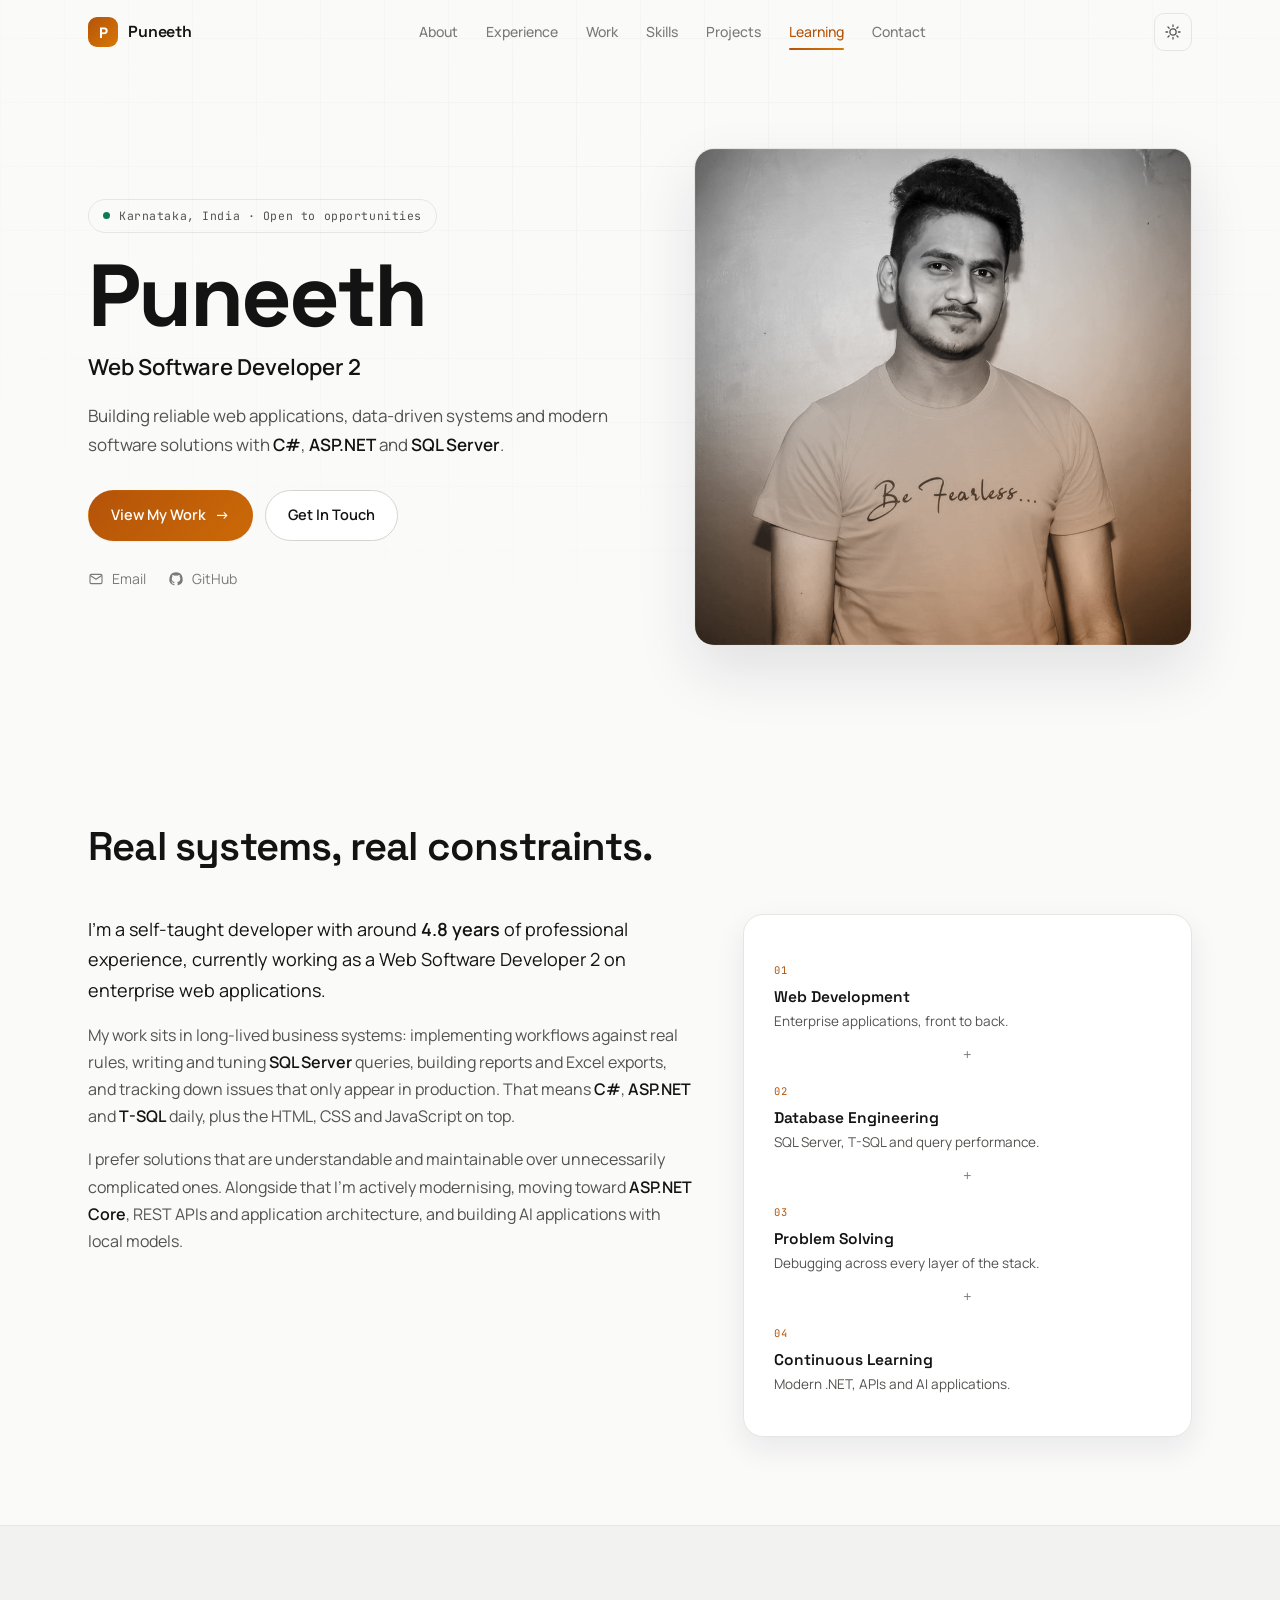
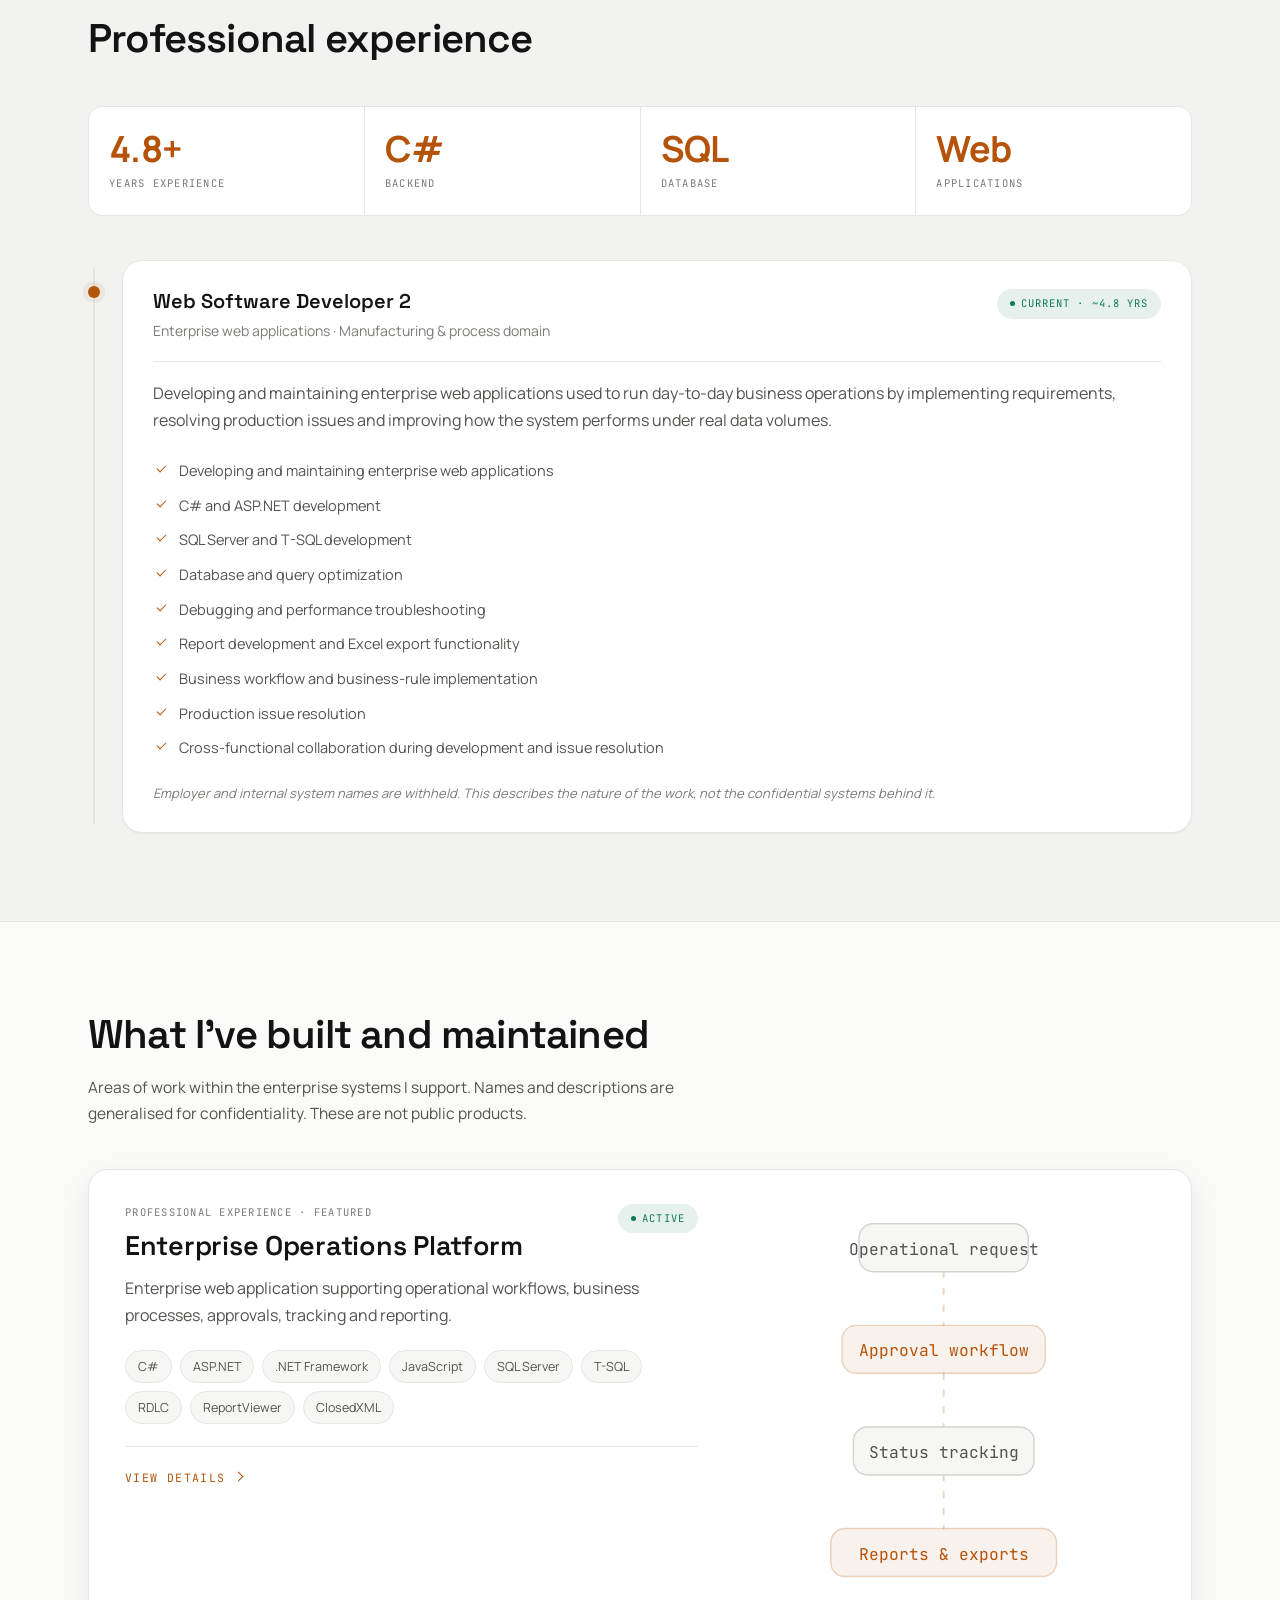
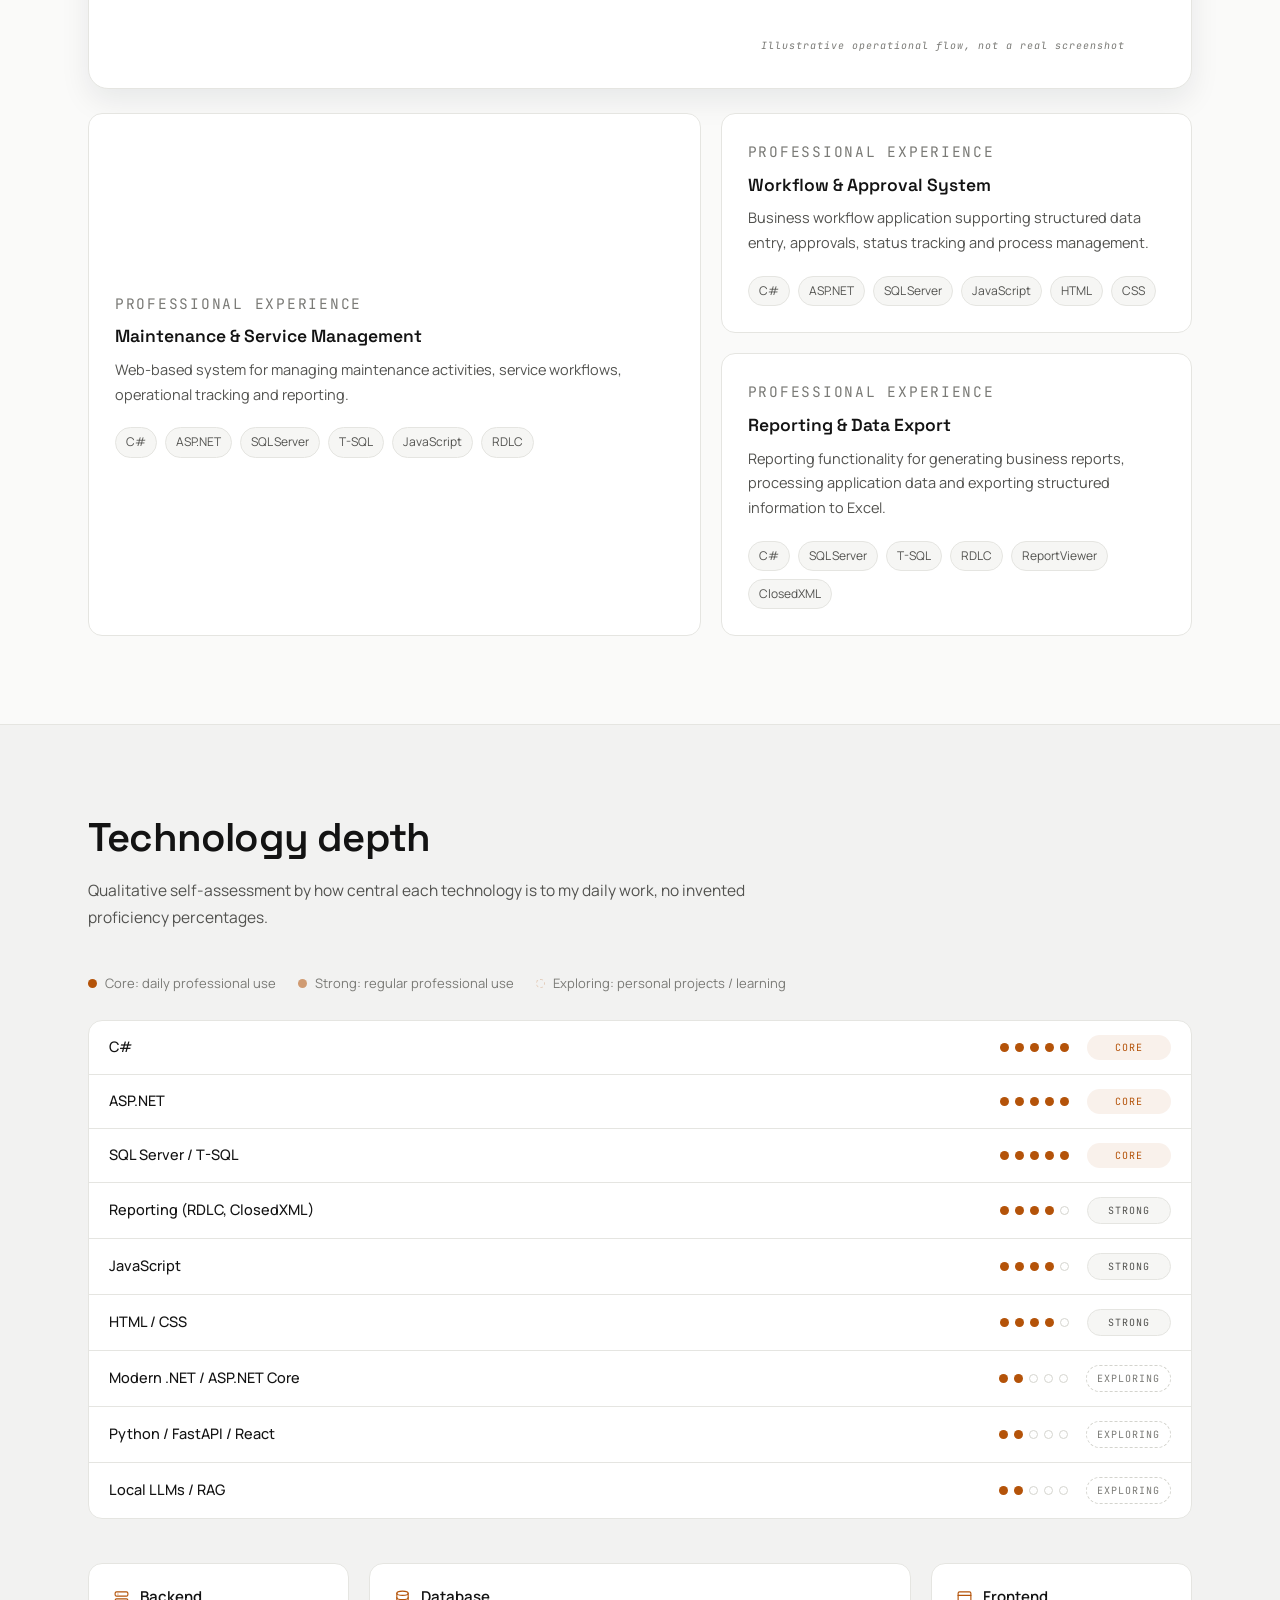
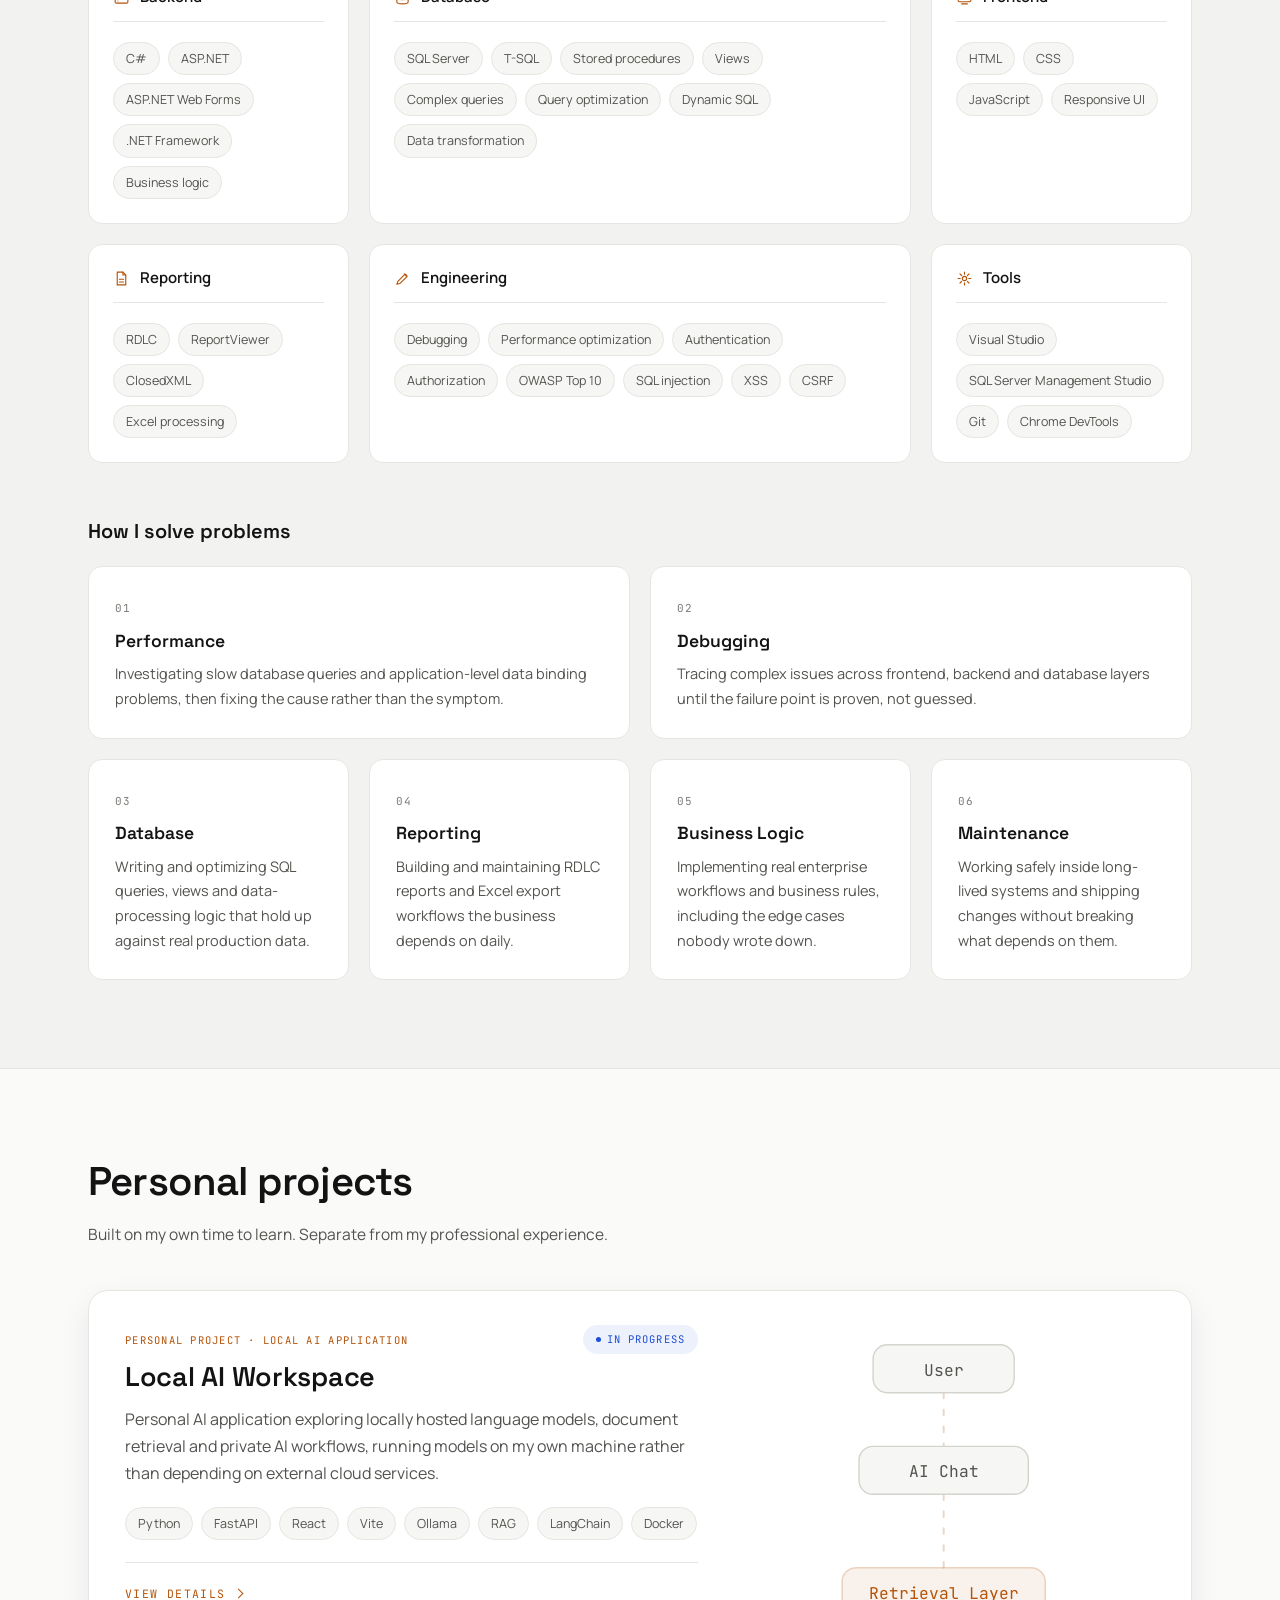
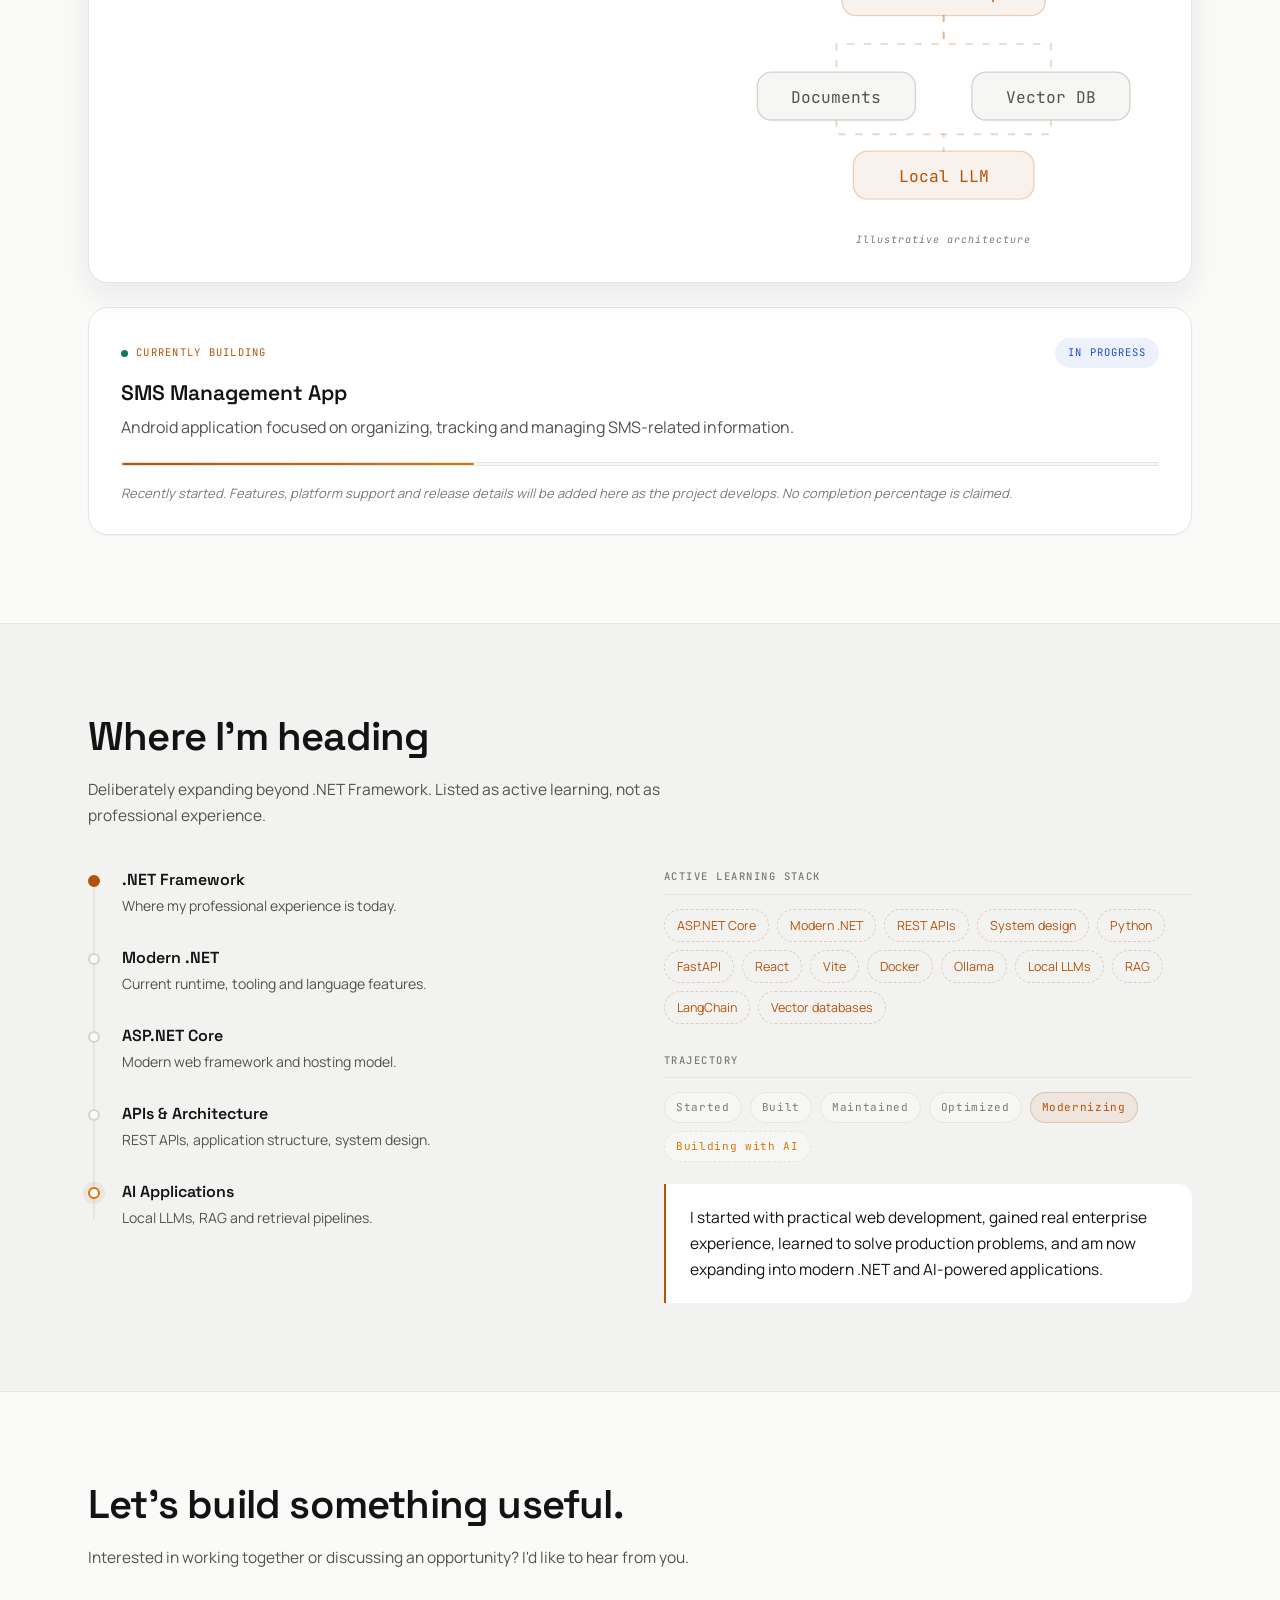
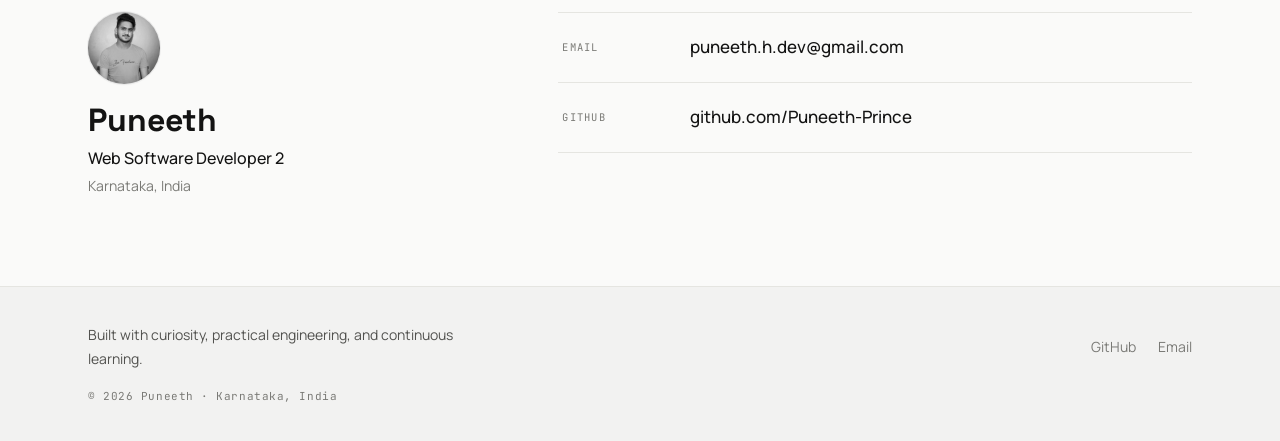
==== commit 0b983d0f: "Add real hero photo and audit for accessibility/UX polish Replace the abstract tech-stack diagram in" ====
--- a/index.html
+++ b/index.html
@@ -73,8 +73,6 @@
   <div class="shell hero-grid">
 
     <div class="hero-copy">
-      <img class="portrait" src="portrait.jpg" alt="Puneeth" width="84" height="84" decoding="async" onerror="this.remove()">
-
       <p class="eyebrow"><span class="pulse" aria-hidden="true"></span> Karnataka, India · Open to opportunities</p>
 
       <h1 class="hero-name" id="heroName">Puneeth</h1>
@@ -101,66 +99,10 @@
       </ul>
     </div>
 
-    <!-- Hero system visualization -->
-    <div class="hero-viz" aria-hidden="true">
-      <svg class="viz" viewBox="0 0 420 420" role="presentation" focusable="false">
-        <defs>
-          <pattern id="vgrid" width="28" height="28" patternUnits="userSpaceOnUse">
-            <path d="M28 0H0V28" fill="none" stroke="currentColor" stroke-width=".6" class="vgrid-line"/>
-          </pattern>
-          <linearGradient id="vflow" x1="0" y1="0" x2="1" y2="1">
-            <stop offset="0%" class="vstop-a"/>
-            <stop offset="100%" class="vstop-b"/>
-          </linearGradient>
-        </defs>
-
-        <rect x="10" y="10" width="400" height="400" rx="20" fill="url(#vgrid)" class="vgrid"/>
-
-        <!-- Connectors terminate on node edges so nothing draws
-             across a label. -->
-        <g class="vlines" fill="none" stroke="url(#vflow)" stroke-width="1.6" stroke-linecap="round">
-          <path class="vline" d="M120 122 L120 150 L185 150 L185 176"/>
-          <path class="vline" d="M300 122 L300 150 L235 150 L235 176"/>
-          <path class="vline" d="M210 228 L210 268"/>
-          <path class="vline" d="M210 268 L120 268 L120 304"/>
-          <path class="vline" d="M210 268 L300 268 L300 304"/>
-        </g>
-
-        <!-- nodes -->
-        <g class="vnodes">
-          <g class="vnode" style="--d:0s">
-            <rect x="58" y="70" width="124" height="52" rx="13"/>
-            <text x="120" y="101">C#</text>
-          </g>
-          <g class="vnode" style="--d:.9s">
-            <rect x="238" y="70" width="124" height="52" rx="13"/>
-            <text x="300" y="101">ASP.NET</text>
-          </g>
-
-          <g class="vnode vnode-core" style="--d:.45s">
-            <rect x="140" y="176" width="140" height="52" rx="13"/>
-            <text x="210" y="207">SQL Server</text>
-          </g>
-
-          <g class="vnode" style="--d:1.3s">
-            <rect x="58" y="304" width="124" height="52" rx="13"/>
-            <text x="120" y="335">.NET Core</text>
-          </g>
-          <g class="vnode" style="--d:.65s">
-            <rect x="238" y="304" width="124" height="52" rx="13"/>
-            <text x="300" y="335">AI / RAG</text>
-          </g>
-        </g>
-
-        <!-- drifting particles -->
-        <g class="vdots">
-          <circle cx="120" cy="150" r="2.4" style="--d:0s"/>
-          <circle cx="300" cy="160" r="2"   style="--d:1.4s"/>
-          <circle cx="210" cy="250" r="2.2" style="--d:2.2s"/>
-          <circle cx="160" cy="330" r="1.8" style="--d:3s"/>
-        </g>
-      </svg>
-      <p class="viz-caption">Software engineering</p>
+    <!-- Hero portrait -->
+    <div class="hero-photo">
+      <img src="puneeth.jpg" alt="Puneeth, Web Software Developer" width="856" height="848" decoding="async" fetchpriority="high">
+      <span class="hero-photo-tint" aria-hidden="true"></span>
     </div>
   </div>
 </section>
@@ -628,6 +570,7 @@
 
     <div class="contact-grid">
       <div class="contact-id">
+        <img class="portrait" src="puneeth.jpg" alt="Puneeth" width="72" height="72" decoding="async" loading="lazy">
         <p class="cname">Puneeth</p>
         <p class="crole">Web Software Developer 2</p>
         <p class="cloc">Karnataka, India</p>
--- a/style.css
+++ b/style.css
@@ -99,7 +99,10 @@
   -webkit-text-size-adjust: 100%;
   scroll-behavior: smooth;
   scroll-padding-top: calc(var(--nav-h) + 22px);
-}
+  color-scheme: light dark;
+}
+html[data-theme="dark"]  { color-scheme: dark; }
+html[data-theme="light"] { color-scheme: light; }
 
 body {
   background: var(--bg);
@@ -110,6 +113,7 @@
   -webkit-font-smoothing: antialiased;
   text-rendering: optimizeLegibility;
   overflow-x: hidden;
+  -webkit-tap-highlight-color: transparent;
 }
 
 ul, ol { list-style: none; padding: 0; }
@@ -165,6 +169,7 @@
   padding: 12px 22px; border-radius: 999px;
   font-size: 14.5px; font-weight: 600;
   border: 1px solid transparent; cursor: pointer; white-space: nowrap;
+  touch-action: manipulation;
   transition: transform .2s var(--ease), box-shadow .2s var(--ease),
               border-color .2s var(--ease), color .2s var(--ease), filter .2s var(--ease);
 }
@@ -200,7 +205,7 @@
   display: grid; place-items: center;
   width: 38px; height: 38px; border-radius: 10px;
   background: transparent; border: 1px solid var(--border);
-  color: var(--text-2); cursor: pointer;
+  color: var(--text-2); cursor: pointer; touch-action: manipulation;
   transition: color .2s var(--ease), border-color .2s var(--ease), background .2s var(--ease);
 }
 .icon-btn:hover { color: var(--text); border-color: var(--border-2); background: var(--surface); }
@@ -276,9 +281,10 @@
 }
 
 .portrait {
-  width: 84px; height: 84px; border-radius: 50%; object-fit: cover;
-  margin-bottom: 24px; background: var(--surface);
-  box-shadow: 0 0 0 1px var(--border), var(--sh-md);
+  width: 72px; height: 72px; border-radius: 50%; object-fit: cover;
+  margin-bottom: 18px; background: var(--surface);
+  box-shadow: 0 0 0 1px var(--border), var(--sh-sm);
+  filter: grayscale(1) contrast(1.05);
 }
 
 .eyebrow {
@@ -315,56 +321,24 @@
 .hero-links svg { width: 16px; height: 16px; fill: none; stroke: currentColor; stroke-width: 1.7; stroke-linecap: round; stroke-linejoin: round; }
 .hero-links svg.fill { fill: currentColor; stroke: none; }
 
-/* ---------- Hero visualization ---------- */
-.hero-viz { position: relative; }
-.viz { position: relative; width: 100%; height: auto; }
-
-.vgrid { color: var(--border); opacity: .9; }
-.vstop-a { stop-color: var(--accent); }
-.vstop-b { stop-color: var(--accent-2); }
-
-.vline {
-  stroke-dasharray: 5 9;
-  animation: flow 2.6s linear infinite;
-  opacity: .85;
-}
-@keyframes flow { to { stroke-dashoffset: -28; } }
-
-.vnode rect {
-  fill: var(--surface);
-  stroke: var(--border-2);
-  stroke-width: 1;
-}
-.vnode text {
-  fill: var(--text);
-  font-family: var(--f-mono);
-  font-size: 14px;
-  font-weight: 500;
-  text-anchor: middle;
-}
-.vnode { animation: bob 7s ease-in-out infinite; animation-delay: var(--d, 0s); transform-box: fill-box; transform-origin: center; }
-@keyframes bob {
-  0%,100% { transform: translateY(0); }
-  50%     { transform: translateY(-6px); }
-}
-.vnode-core rect { stroke: var(--accent-ln); fill: var(--accent-bg); }
-.vnode-core text { fill: var(--accent); }
-
-.vdots circle {
-  fill: var(--accent);
-  opacity: .5;
-  animation: rise 9s ease-in-out infinite;
-  animation-delay: var(--d, 0s);
-}
-@keyframes rise {
-  0%,100% { transform: translateY(0); opacity: .18; }
-  50%     { transform: translateY(-16px); opacity: .65; }
-}
-
-.viz-caption {
-  margin-top: 12px; text-align: center;
-  font-family: var(--f-mono); font-size: 11px; letter-spacing: .18em;
-  text-transform: uppercase; color: var(--text-3);
+/* ---------- Hero photo ---------- */
+.hero-photo {
+  position: relative; overflow: hidden;
+  border-radius: var(--r-lg); border: 1px solid var(--border);
+  box-shadow: var(--sh-lg); aspect-ratio: 1 / 1;
+}
+.hero-photo img {
+  width: 100%; height: 100%; object-fit: cover;
+  filter: grayscale(1) contrast(1.08) brightness(.96);
+}
+.hero-photo-tint {
+  position: absolute; inset: 0; pointer-events: none;
+  background: linear-gradient(155deg, transparent 30%, var(--accent) 145%);
+  mix-blend-mode: color; opacity: .85;
+}
+.hero-photo::after {
+  content: ""; position: absolute; inset: 0; pointer-events: none;
+  box-shadow: inset 0 0 0 1px rgba(255,255,255,.06);
 }
 
 /* ---------- Section scaffolding ---------- */
@@ -769,7 +743,7 @@
 /* ---------- Responsive ---------- */
 @media (max-width: 1024px) {
   .hero-grid { grid-template-columns: 1fr; gap: 44px; }
-  .hero-viz { max-width: 460px; }
+  .hero-photo { max-width: 460px; }
   .feature { grid-template-columns: 1fr; gap: 26px; }
   .about-grid, .contact-grid, .path-wrap { grid-template-columns: 1fr; gap: 34px; }
   .work-grid { grid-template-columns: repeat(2, minmax(0,1fr)); }
@@ -786,6 +760,7 @@
     background: var(--glass);
     backdrop-filter: blur(16px) saturate(1.5); -webkit-backdrop-filter: blur(16px) saturate(1.5);
     border-bottom: 1px solid var(--border); box-shadow: var(--sh-lg);
+    max-height: calc(100dvh - var(--nav-h)); overflow-y: auto; overscroll-behavior: contain;
     transform: translateY(-10px); opacity: 0; visibility: hidden;
     transition: opacity .25s var(--ease), transform .25s var(--ease), visibility .25s;
   }
@@ -817,7 +792,7 @@
 
 /* ---------- Print ---------- */
 @media print {
-  .nav, .skip, .progress, .ambient, .hero-cta, .footer-links, .arch, .hero-viz { display: none; }
+  .nav, .skip, .progress, .ambient, .hero-cta, .footer-links, .arch, .hero-photo { display: none; }
   body { background: #fff; color: #000; font-size: 11pt; }
   .section { padding-block: 18pt; break-inside: avoid; }
   .card, .feature, .tl-card, .skill-group, .building { border: 1px solid #ccc; box-shadow: none; break-inside: avoid; }
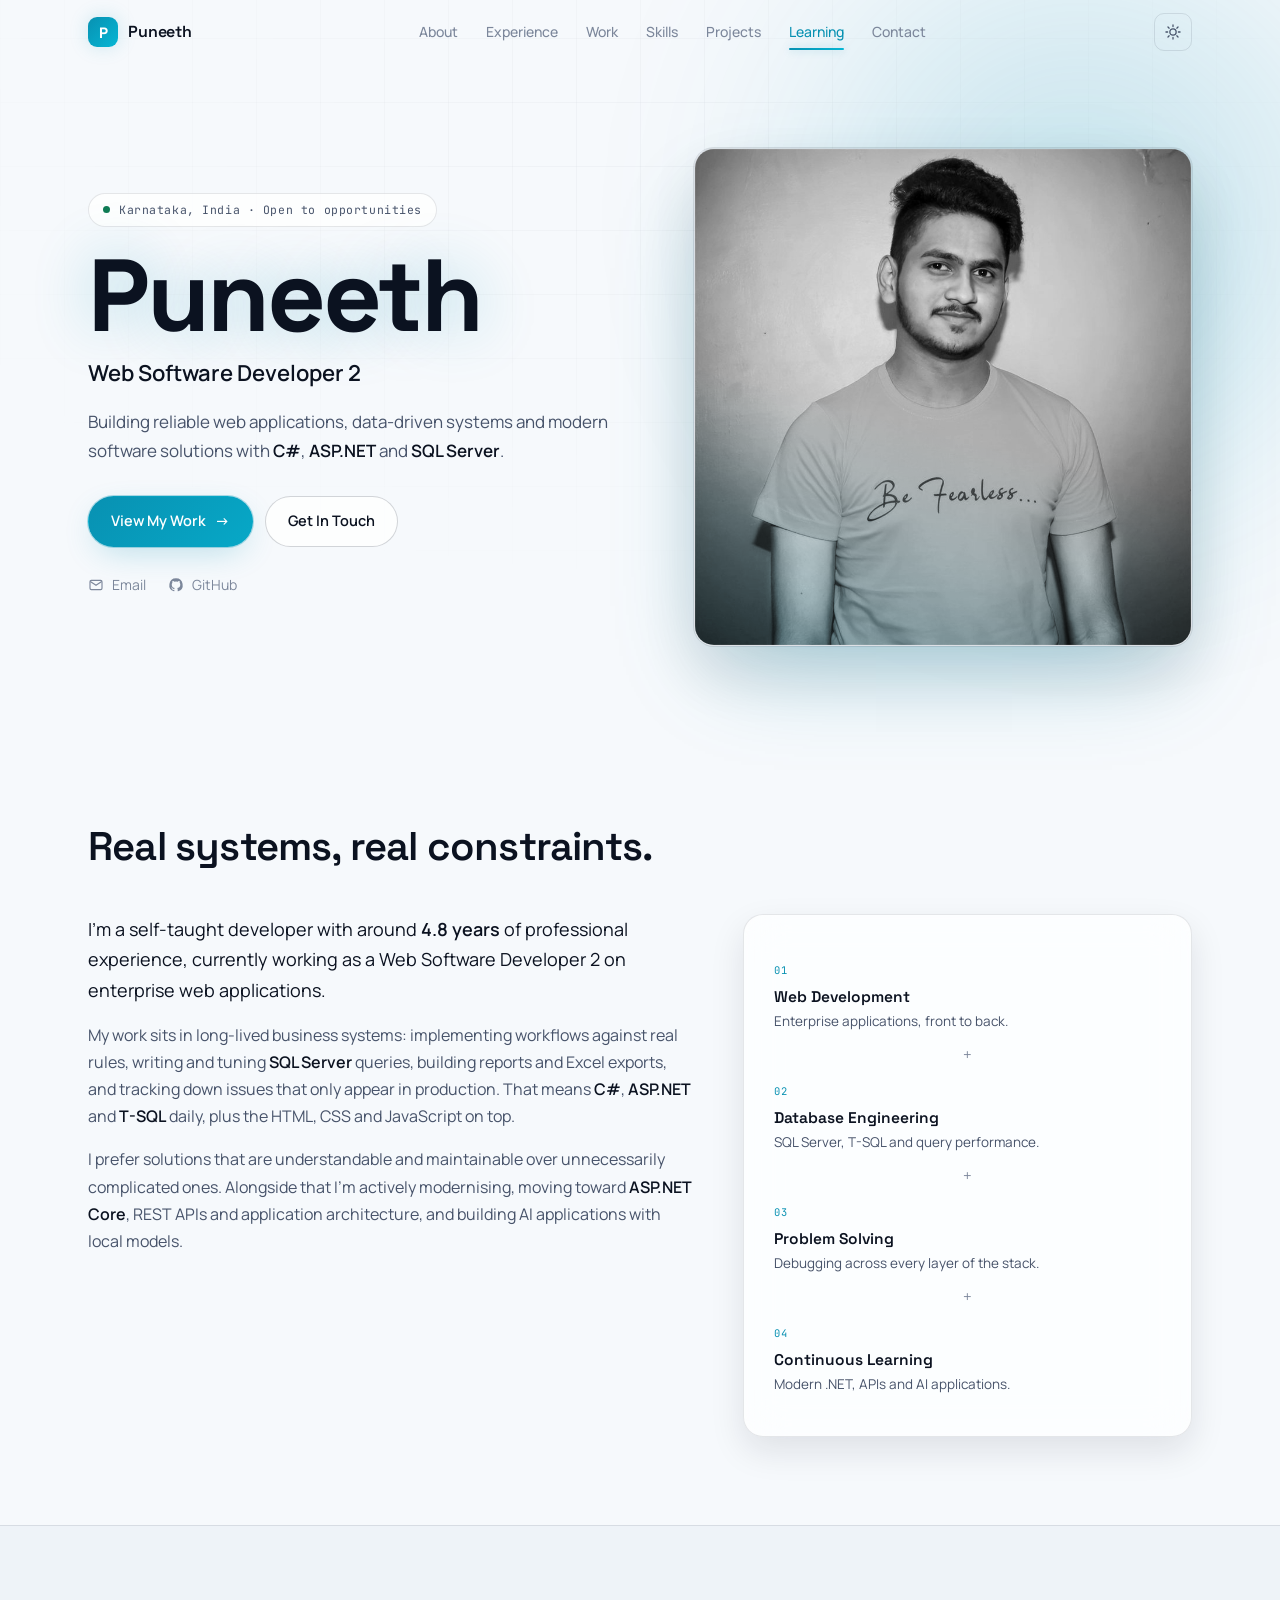
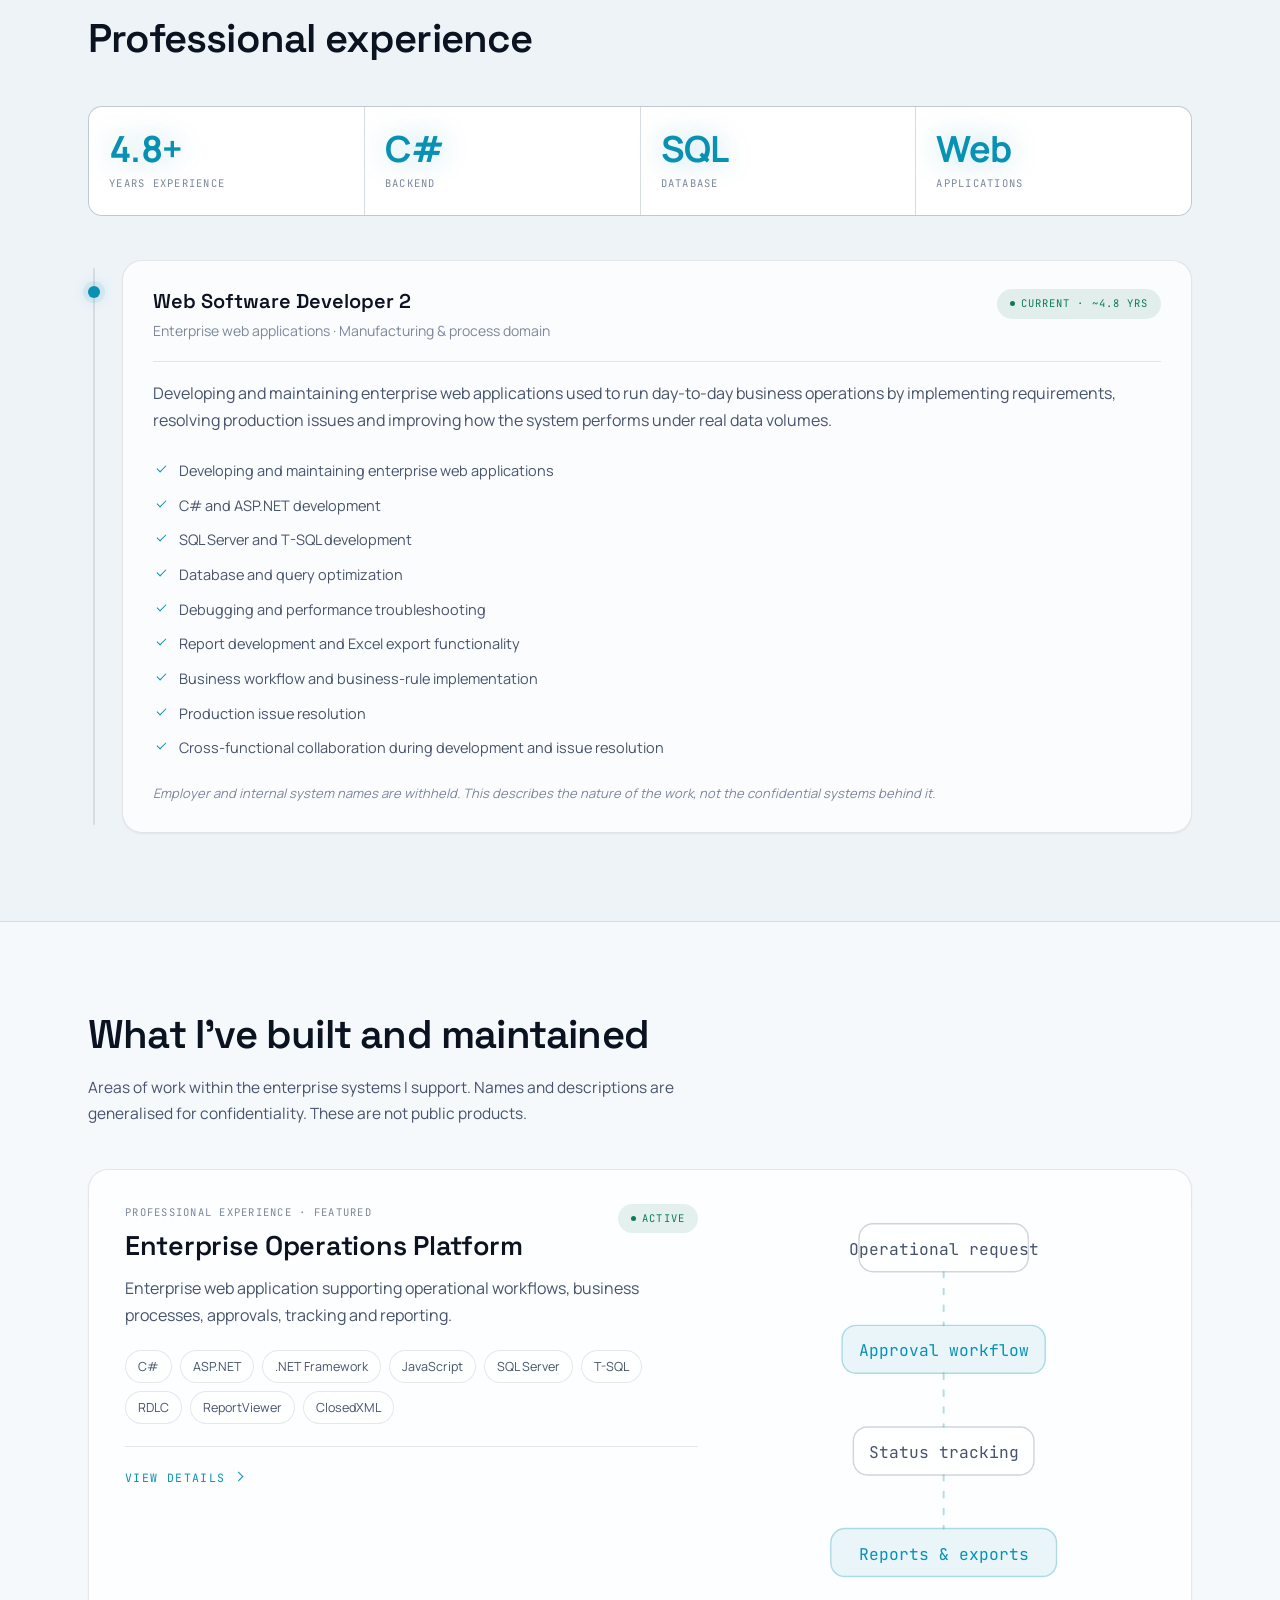
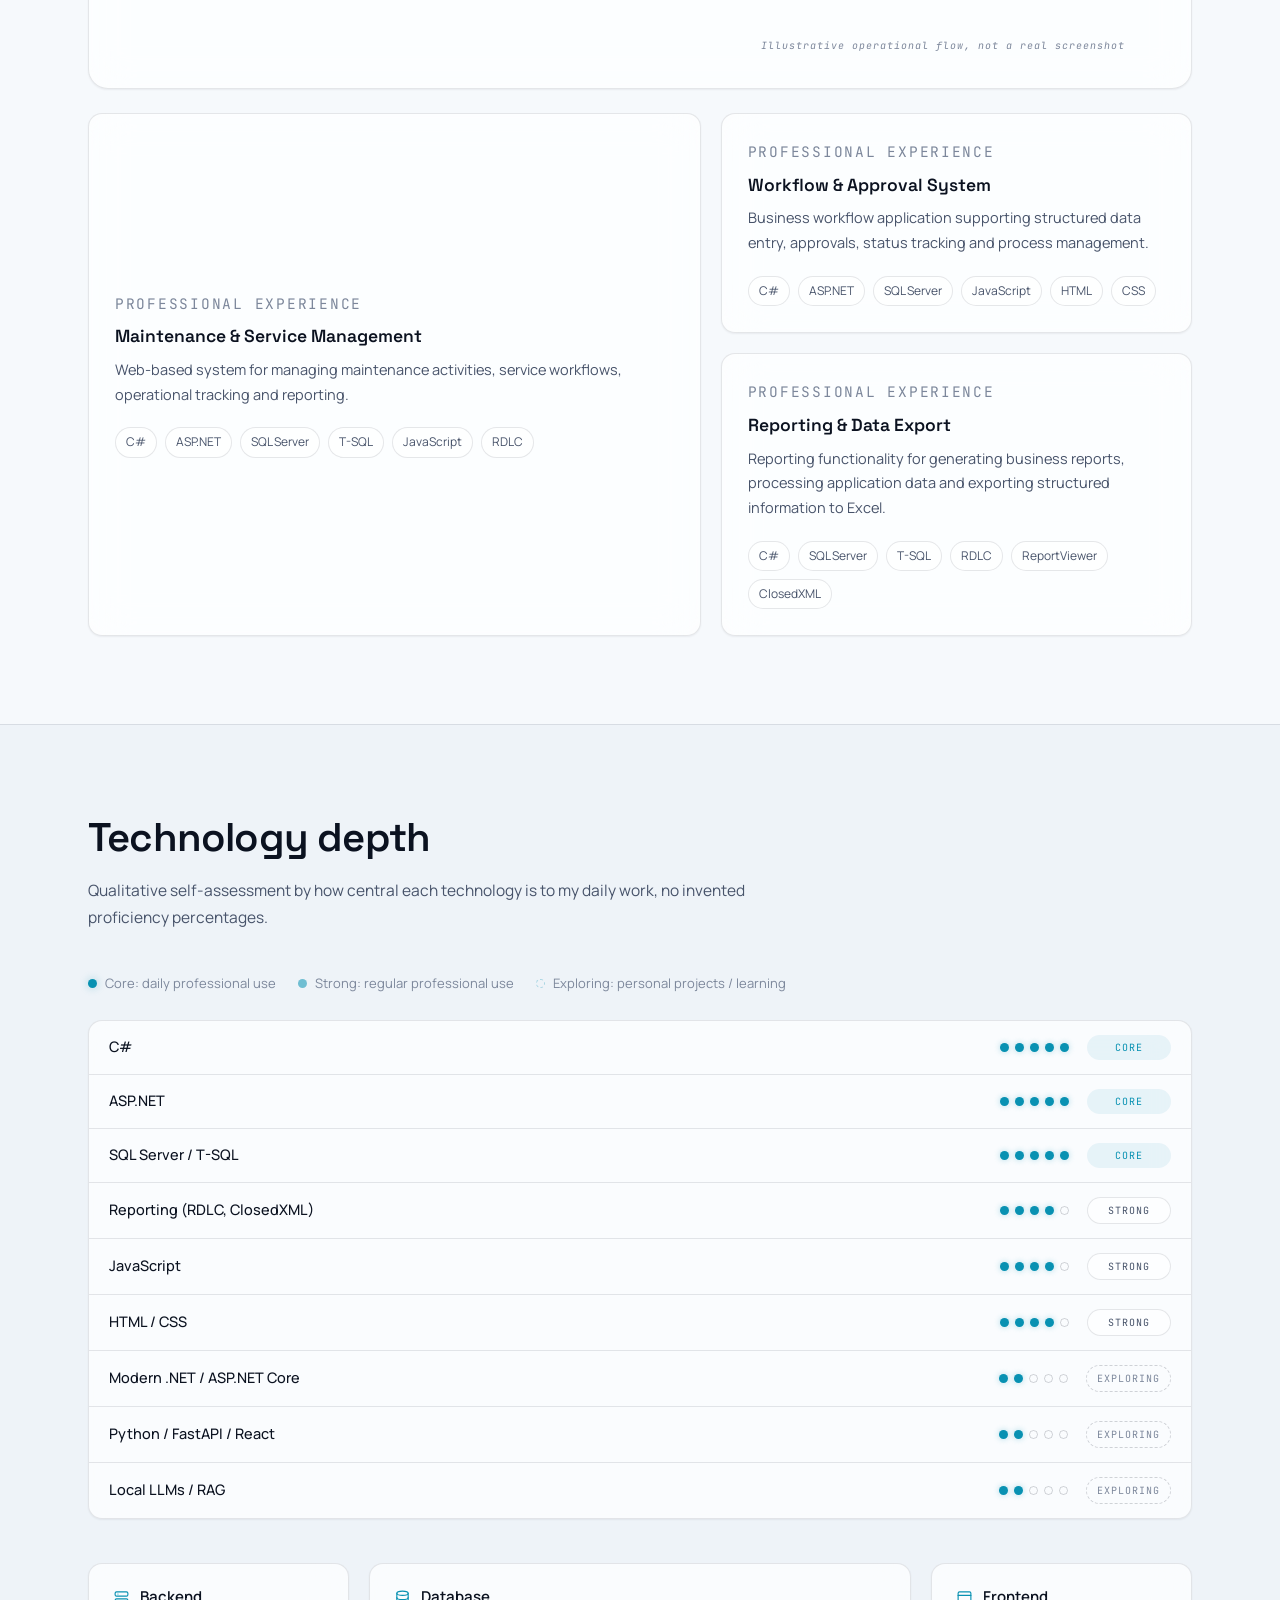
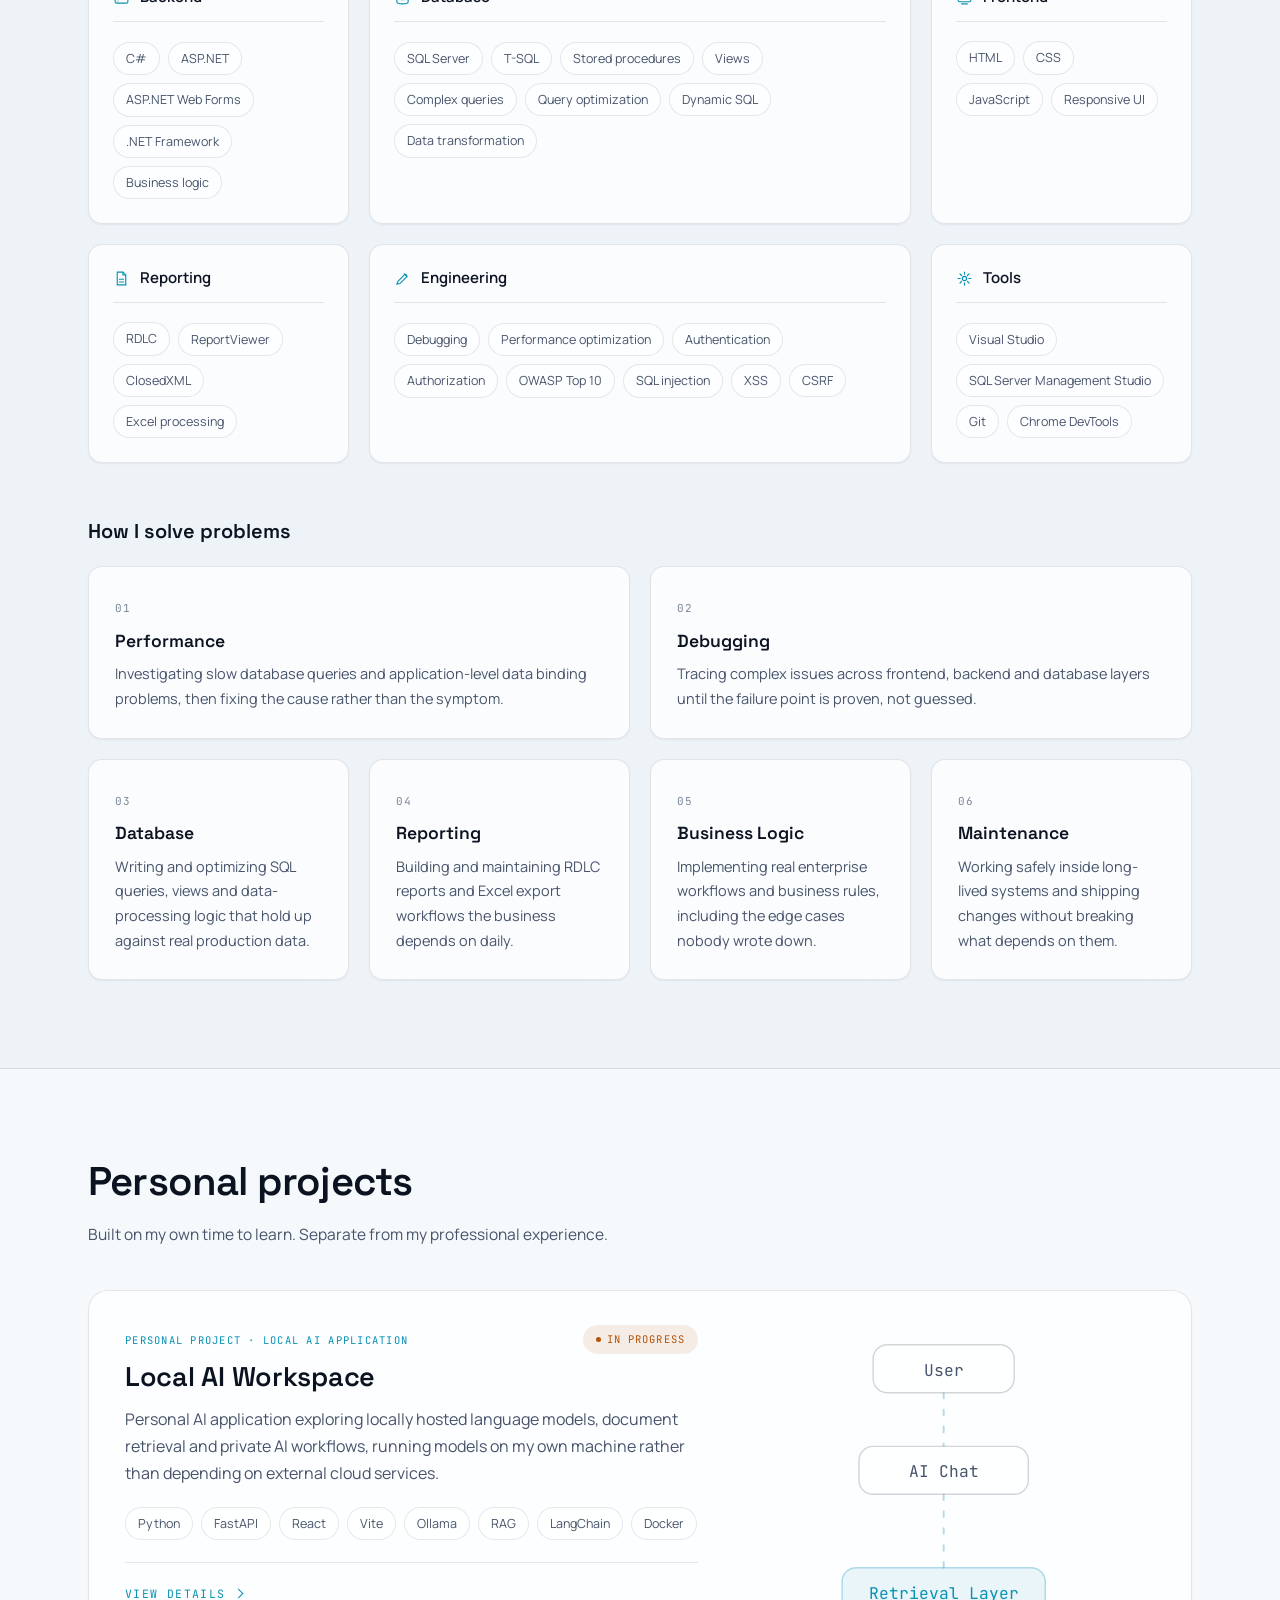
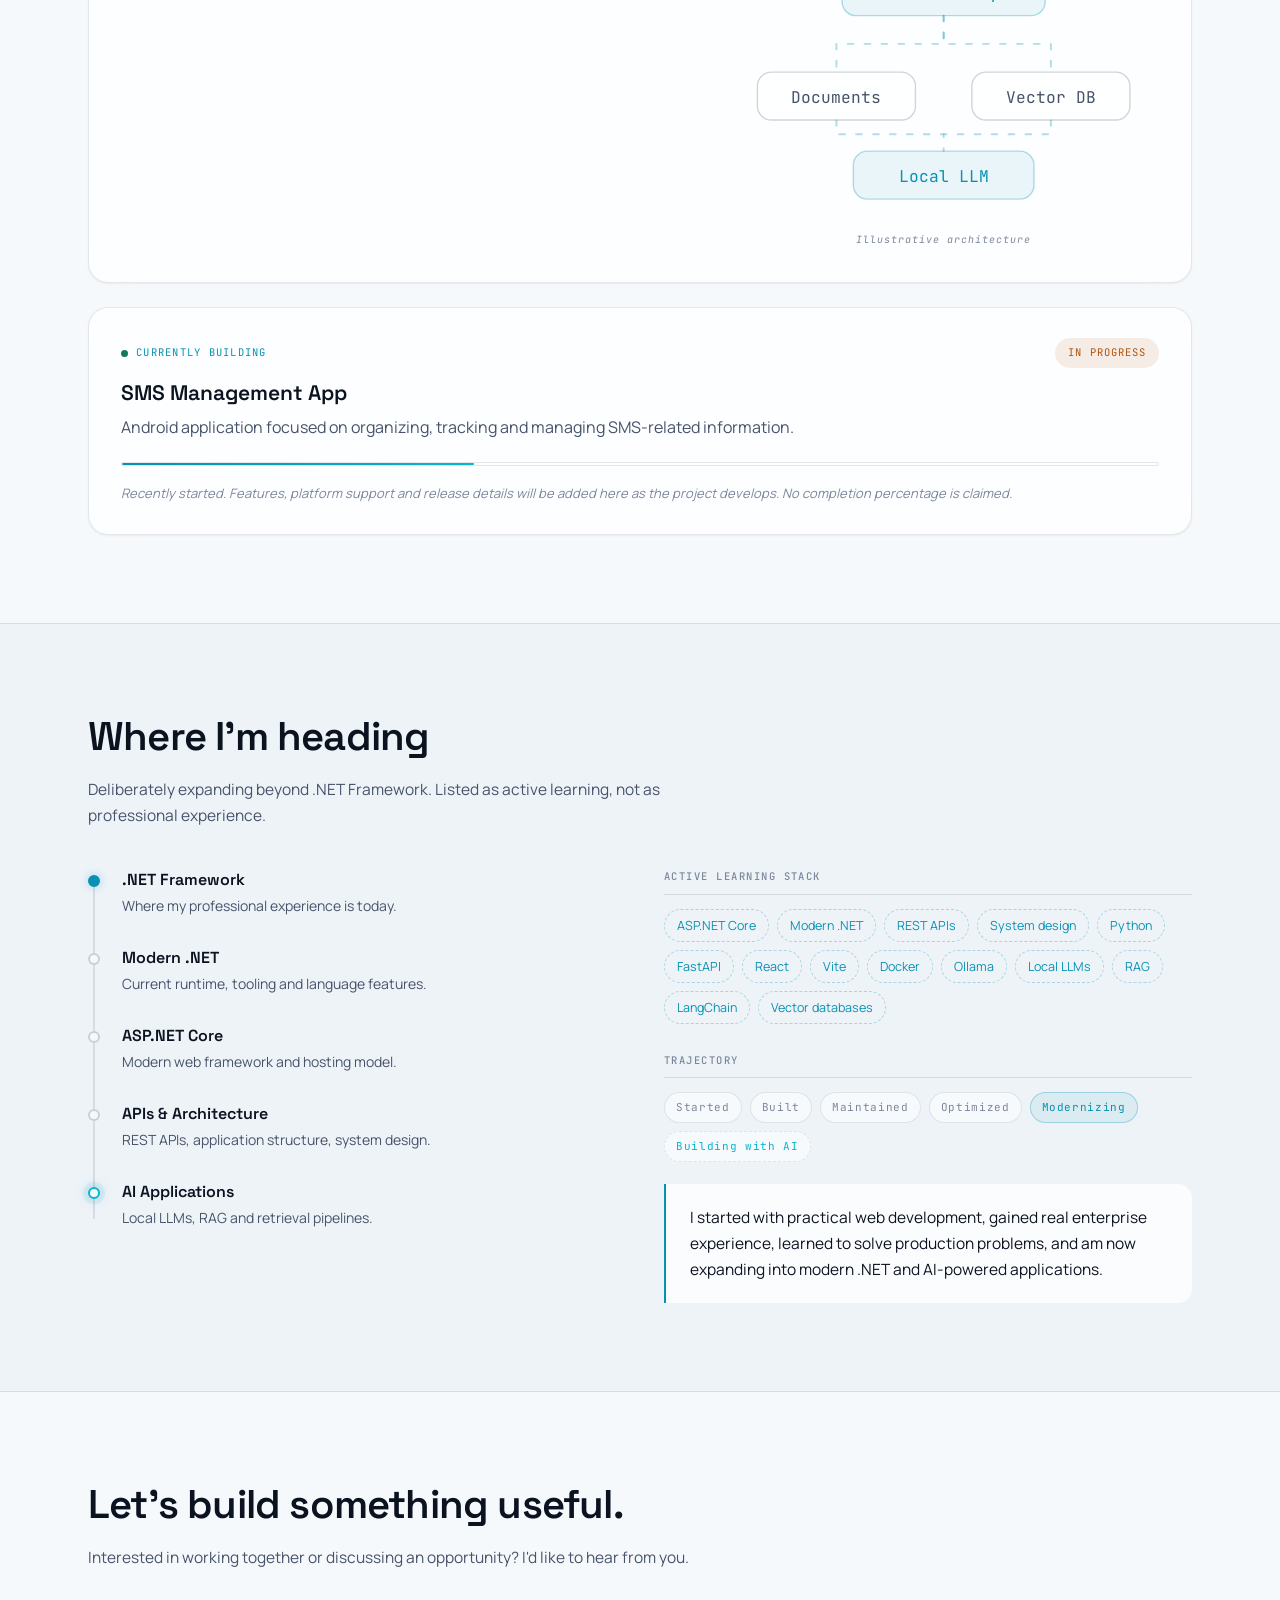
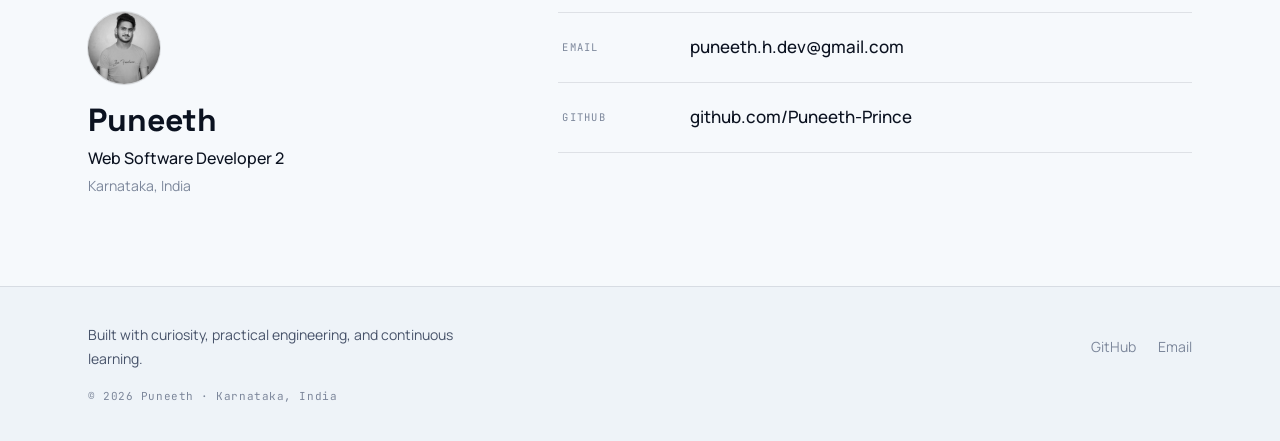
==== commit 4a642a24: "Redesign to a cinematic dark + glow aesthetic Swap the flat amber/graphite system for a bolder, more" ====
--- a/index.html
+++ b/index.html
@@ -30,9 +30,10 @@
 
 <div class="progress" aria-hidden="true"><span id="progressBar"></span></div>
 
-<!-- Ambient background: fine technical grid -->
+<!-- Ambient background: fine technical grid + one signature glow -->
 <div class="ambient" aria-hidden="true">
   <div class="ambient-grid"></div>
+  <div class="ambient-glow"></div>
 </div>
 
 <!-- ===================== NAV ===================== -->
--- a/style.css
+++ b/style.css
@@ -1,6 +1,7 @@
 /* ============================================================
    Puneeth - portfolio
-   Technical, precise engineering aesthetic. Dark-first with an
+   Cinematic dark aesthetic: glass surfaces, a single signature
+   cyan glow accent, kinetic hero motion. Dark-first with an
    explicit light theme. Theme order: [data-theme] attribute > OS
    preference. Motion is decorative only - everything is readable
    without it.
@@ -8,32 +9,34 @@
 
 /* ---------- Tokens ---------- */
 :root {
-  --bg:        #0A0A0B;
-  --bg-2:      #0E0E10;
-  --surface:   #141416;
-  --surface-2: #1A1A1D;
-  --glass:     rgba(20, 20, 22, .78);
-  --border:    #232326;
-  --border-2:  #303034;
-
-  --text:      #ECECEE;
-  --text-2:    #9F9FA8;
-  --text-3:    #68686F;
-
-  --accent:    #F5A623;
-  --accent-2:  #FFC968;
-  --accent-ink:#0A0A0B;
-  --accent-bg: rgba(245, 166, 35, .12);
-  --accent-ln: rgba(245, 166, 35, .34);
+  --bg:            #06070A;
+  --bg-2:          #0A0D12;
+  --surface:       rgba(18, 21, 28, .55);
+  --surface-2:     rgba(26, 30, 39, .55);
+  --surface-solid: #12151C;
+  --glass:         rgba(7, 8, 11, .74);
+  --border:        rgba(255, 255, 255, .09);
+  --border-2:      rgba(255, 255, 255, .18);
+
+  --text:      #F5F7FA;
+  --text-2:    #9CA5B5;
+  --text-3:    #626B7A;
+
+  --accent:    #22D3EE;
+  --accent-2:  #7DF3FF;
+  --accent-ink:#04141A;
+  --accent-bg: rgba(34, 211, 238, .12);
+  --accent-ln: rgba(34, 211, 238, .4);
+  --glow:      rgba(34, 211, 238, .55);
 
   --ok:        #34D399;
   --ok-bg:     rgba(52, 211, 153, .12);
-  --wip:       #60A5FA;
-  --wip-bg:    rgba(96, 165, 250, .12);
-
-  --sh-sm: 0 1px 2px rgba(0,0,0,.4);
-  --sh-md: 0 14px 36px rgba(0,0,0,.38);
-  --sh-lg: 0 28px 64px rgba(0,0,0,.48);
+  --wip:       #FBBF24;
+  --wip-bg:    rgba(251, 191, 36, .12);
+
+  --sh-sm: 0 1px 2px rgba(0,0,0,.45);
+  --sh-md: 0 16px 40px rgba(0,0,0,.45);
+  --sh-lg: 0 32px 72px rgba(0,0,0,.55);
 
   --f-display: "Space Grotesk", "Segoe UI", system-ui, sans-serif;
   --f-sans:    "Manrope", -apple-system, BlinkMacSystemFont, "Segoe UI", Roboto, sans-serif;
@@ -45,50 +48,53 @@
   --r-md: 14px;
   --r-lg: 20px;
   --ease: cubic-bezier(.16, 1, .3, 1);
+  --blur: blur(20px) saturate(1.4);
 }
 
 @media (prefers-color-scheme: light) {
   :root:not([data-theme="dark"]) {
-    --bg:        #FAFAF9;
-    --bg-2:      #F1F1EF;
-    --surface:   #FFFFFF;
-    --surface-2: #F6F6F4;
-    --glass:     rgba(255,255,255,.82);
-    --border:    #E5E5E1;
-    --border-2:  #D4D4CE;
-
-    --text:      #131313;
-    --text-2:    #52524F;
-    --text-3:    #7A7A76;
-
-    --accent:    #B45309;
-    --accent-2:  #D97706;
+    --bg:            #F6F9FC;
+    --bg-2:          #EDF2F7;
+    --surface:       rgba(255, 255, 255, .72);
+    --surface-2:     rgba(255, 255, 255, .55);
+    --surface-solid: #FFFFFF;
+    --glass:         rgba(255, 255, 255, .78);
+    --border:        rgba(15, 23, 42, .1);
+    --border-2:      rgba(15, 23, 42, .18);
+
+    --text:      #0B1220;
+    --text-2:    #47536A;
+    --text-3:    #7C879B;
+
+    --accent:    #0891B2;
+    --accent-2:  #06B6D4;
     --accent-ink:#FFFFFF;
-    --accent-bg: rgba(180,83,9,.08);
-    --accent-ln: rgba(180,83,9,.24);
+    --accent-bg: rgba(8,145,178,.08);
+    --accent-ln: rgba(8,145,178,.3);
+    --glow:      rgba(8,145,178,.32);
 
     --ok:        #0F7B54;
     --ok-bg:     rgba(15,123,84,.10);
-    --wip:       #1D4ED8;
-    --wip-bg:    rgba(29,78,216,.08);
-
-    --sh-sm: 0 1px 2px rgba(16,24,40,.05);
-    --sh-md: 0 12px 30px rgba(16,24,40,.08);
-    --sh-lg: 0 26px 60px rgba(16,24,40,.11);
+    --wip:       #B45309;
+    --wip-bg:    rgba(180,83,9,.10);
+
+    --sh-sm: 0 1px 2px rgba(16,24,40,.06);
+    --sh-md: 0 14px 34px rgba(16,24,40,.10);
+    --sh-lg: 0 28px 64px rgba(16,24,40,.13);
   }
 }
 
 :root[data-theme="light"] {
-  --bg:#FAFAF9; --bg-2:#F1F1EF; --surface:#FFFFFF; --surface-2:#F6F6F4;
-  --glass:rgba(255,255,255,.82); --border:#E5E5E1; --border-2:#D4D4CE;
-  --text:#131313; --text-2:#52524F; --text-3:#7A7A76;
-  --accent:#B45309; --accent-2:#D97706; --accent-ink:#FFFFFF;
-  --accent-bg:rgba(180,83,9,.08); --accent-ln:rgba(180,83,9,.24);
+  --bg:#F6F9FC; --bg-2:#EDF2F7; --surface:rgba(255,255,255,.72); --surface-2:rgba(255,255,255,.55);
+  --surface-solid:#FFFFFF; --glass:rgba(255,255,255,.78); --border:rgba(15,23,42,.1); --border-2:rgba(15,23,42,.18);
+  --text:#0B1220; --text-2:#47536A; --text-3:#7C879B;
+  --accent:#0891B2; --accent-2:#06B6D4; --accent-ink:#FFFFFF;
+  --accent-bg:rgba(8,145,178,.08); --accent-ln:rgba(8,145,178,.3); --glow:rgba(8,145,178,.32);
   --ok:#0F7B54; --ok-bg:rgba(15,123,84,.10);
-  --wip:#1D4ED8; --wip-bg:rgba(29,78,216,.08);
-  --sh-sm:0 1px 2px rgba(16,24,40,.05);
-  --sh-md:0 12px 30px rgba(16,24,40,.08);
-  --sh-lg:0 26px 60px rgba(16,24,40,.11);
+  --wip:#B45309; --wip-bg:rgba(180,83,9,.10);
+  --sh-sm:0 1px 2px rgba(16,24,40,.06);
+  --sh-md:0 14px 34px rgba(16,24,40,.10);
+  --sh-lg:0 28px 64px rgba(16,24,40,.13);
 }
 
 /* ---------- Reset ---------- */
@@ -145,6 +151,7 @@
   display: block; height: 100%; width: 100%;
   transform: scaleX(0); transform-origin: 0 50%;
   background: linear-gradient(90deg, var(--accent), var(--accent-2));
+  box-shadow: 0 0 12px var(--glow);
 }
 
 /* ---------- Ambient background ---------- */
@@ -156,9 +163,22 @@
     linear-gradient(to right, var(--border) 1px, transparent 1px),
     linear-gradient(to bottom, var(--border) 1px, transparent 1px);
   background-size: 64px 64px;
-  opacity: .34;
+  opacity: .3;
   mask-image: radial-gradient(72% 58% at 50% 22%, #000 0%, transparent 78%);
   -webkit-mask-image: radial-gradient(72% 58% at 50% 22%, #000 0%, transparent 78%);
+}
+
+/* Single signature glow, anchored behind the hero. */
+.ambient-glow {
+  position: absolute; width: 720px; height: 720px; border-radius: 50%;
+  right: -160px; top: -140px;
+  background: radial-gradient(circle, var(--accent), transparent 68%);
+  filter: blur(120px); opacity: .3;
+  animation: glowDrift 24s ease-in-out infinite;
+}
+@keyframes glowDrift {
+  0%,100% { transform: translate3d(0,0,0) scale(1); }
+  50%     { transform: translate3d(-36px,44px,0) scale(1.08); }
 }
 
 main, .nav, .footer { position: relative; z-index: 1; }
@@ -185,11 +205,13 @@
 .btn-primary {
   background: linear-gradient(135deg, var(--accent), var(--accent-2));
   background-size: 160% 160%;
-  color: var(--accent-ink); box-shadow: var(--sh-sm);
-}
-.btn-primary:hover { transform: translateY(-2px); box-shadow: var(--sh-md); filter: saturate(1.1); }
-
-.btn-ghost { background: var(--surface); color: var(--text); border-color: var(--border-2); }
+  color: var(--accent-ink);
+  box-shadow: 0 0 0 1px var(--accent-ln), 0 10px 34px -10px var(--glow);
+  transition: transform .15s var(--ease), box-shadow .2s var(--ease), filter .2s var(--ease);
+}
+.btn-primary:hover { box-shadow: 0 0 0 1px var(--accent-ln), 0 14px 46px -8px var(--glow); filter: saturate(1.15); }
+
+.btn-ghost { background: var(--surface); color: var(--text); border-color: var(--border-2); backdrop-filter: var(--blur); -webkit-backdrop-filter: var(--blur); }
 .btn-ghost:hover { transform: translateY(-2px); border-color: var(--accent); color: var(--accent); }
 
 /* underline grows left to right */
@@ -208,7 +230,7 @@
   color: var(--text-2); cursor: pointer; touch-action: manipulation;
   transition: color .2s var(--ease), border-color .2s var(--ease), background .2s var(--ease);
 }
-.icon-btn:hover { color: var(--text); border-color: var(--border-2); background: var(--surface); }
+.icon-btn:hover { color: var(--accent); border-color: var(--accent-ln); background: var(--surface); }
 .icon-btn svg {
   width: 18px; height: 18px;
   fill: none; stroke: currentColor; stroke-width: 1.7;
@@ -239,8 +261,8 @@
 }
 .nav.is-stuck {
   background: var(--glass);
-  backdrop-filter: blur(14px) saturate(1.5);
-  -webkit-backdrop-filter: blur(14px) saturate(1.5);
+  backdrop-filter: blur(16px) saturate(1.6);
+  -webkit-backdrop-filter: blur(16px) saturate(1.6);
   border-bottom-color: var(--border);
 }
 .nav-inner { display: flex; align-items: center; justify-content: space-between; gap: 20px; height: var(--nav-h); }
@@ -250,6 +272,7 @@
   display: grid; place-items: center; width: 30px; height: 30px; border-radius: 9px;
   background: linear-gradient(135deg, var(--accent), var(--accent-2));
   color: var(--accent-ink); font-family: var(--f-display); font-weight: 700; font-size: 15px; line-height: 1;
+  box-shadow: 0 0 22px -4px var(--glow);
 }
 .brand-text { color: var(--text); font-weight: 600; letter-spacing: -.01em; font-family: var(--f-display); }
 
@@ -262,6 +285,7 @@
 .nav-links a::after {
   content: ""; position: absolute; left: 13px; right: 13px; bottom: 2px; height: 2px;
   border-radius: 2px; background: linear-gradient(90deg, var(--accent), var(--accent-2));
+  box-shadow: 0 0 8px var(--glow);
   transform: scaleX(0); transform-origin: left;
   transition: transform .3s var(--ease);
 }
@@ -290,7 +314,8 @@
 .eyebrow {
   display: inline-flex; align-items: center; gap: 9px;
   padding: 6px 14px; border-radius: 999px;
-  border: 1px solid var(--border); background: transparent;
+  border: 1px solid var(--border); background: var(--surface);
+  backdrop-filter: var(--blur); -webkit-backdrop-filter: var(--blur);
   font-family: var(--f-mono); font-size: 11.5px; letter-spacing: .05em; color: var(--text-2);
 }
 .pulse {
@@ -309,7 +334,8 @@
 
 .hero-name {
   margin-top: 20px; font-family: var(--f-display); font-weight: 700;
-  font-size: clamp(52px, 7vw, 88px); line-height: .98; letter-spacing: -.03em;
+  font-size: clamp(56px, 8vw, 104px); line-height: .96; letter-spacing: -.03em;
+  text-shadow: 0 0 60px var(--glow);
 }
 .hero-role { margin-top: 10px; font-size: clamp(18px, 2.1vw, 22px); font-weight: 600; color: var(--text); }
 .hero-pitch { margin-top: 16px; max-width: 52ch; font-size: clamp(15.5px, 1.5vw, 17px); }
@@ -321,24 +347,39 @@
 .hero-links svg { width: 16px; height: 16px; fill: none; stroke: currentColor; stroke-width: 1.7; stroke-linecap: round; stroke-linejoin: round; }
 .hero-links svg.fill { fill: currentColor; stroke: none; }
 
+/* Kinetic entrance for the hero, once on load. Reduced motion: no-op (elements are visible by default). */
+@media (prefers-reduced-motion: no-preference) {
+  .hero-copy > * { animation: heroIn .85s var(--ease) both; }
+  .hero-copy > *:nth-child(1) { animation-delay: .05s; }
+  .hero-copy > *:nth-child(2) { animation-delay: .16s; }
+  .hero-copy > *:nth-child(3) { animation-delay: .27s; }
+  .hero-copy > *:nth-child(4) { animation-delay: .38s; }
+  .hero-copy > *:nth-child(5) { animation-delay: .49s; }
+  .hero-photo { animation: heroInPhoto 1s var(--ease) .22s both; }
+}
+@keyframes heroIn { from { opacity: 0; transform: translateY(26px); } to { opacity: 1; transform: none; } }
+@keyframes heroInPhoto { from { opacity: 0; transform: translateY(18px) scale(.96); } to { opacity: 1; transform: none; } }
+
 /* ---------- Hero photo ---------- */
 .hero-photo {
   position: relative; overflow: hidden;
   border-radius: var(--r-lg); border: 1px solid var(--border);
-  box-shadow: var(--sh-lg); aspect-ratio: 1 / 1;
+  box-shadow: 0 0 0 1px var(--border), 0 40px 100px -30px var(--glow), var(--sh-lg);
+  aspect-ratio: 1 / 1; transition: transform .2s var(--ease);
+  will-change: transform;
 }
 .hero-photo img {
   width: 100%; height: 100%; object-fit: cover;
-  filter: grayscale(1) contrast(1.08) brightness(.96);
+  filter: grayscale(1) contrast(1.1) brightness(.96);
 }
 .hero-photo-tint {
   position: absolute; inset: 0; pointer-events: none;
-  background: linear-gradient(155deg, transparent 30%, var(--accent) 145%);
-  mix-blend-mode: color; opacity: .85;
+  background: linear-gradient(195deg, transparent 55%, var(--accent) 160%);
+  mix-blend-mode: color; opacity: .5;
 }
 .hero-photo::after {
   content: ""; position: absolute; inset: 0; pointer-events: none;
-  box-shadow: inset 0 0 0 1px rgba(255,255,255,.06);
+  box-shadow: inset 0 0 0 1px rgba(255,255,255,.07);
 }
 
 /* ---------- Section scaffolding ---------- */
@@ -359,6 +400,18 @@
 }
 .micro-note { margin-top: 16px; font-size: 13px; font-style: italic; color: var(--text-3); }
 
+/* ---------- Glass surfaces (shared) ---------- */
+.pillars, .tl-card, .feature, .card, .skill-group, .building, .depth {
+  background: var(--surface);
+  backdrop-filter: var(--blur); -webkit-backdrop-filter: var(--blur);
+  box-shadow: inset 0 1px 0 rgba(255,255,255,.05), var(--sh-sm);
+}
+@media (prefers-reduced-transparency: reduce) {
+  .pillars, .tl-card, .feature, .card, .skill-group, .building, .depth {
+    backdrop-filter: none; -webkit-backdrop-filter: none; background: var(--surface-solid);
+  }
+}
+
 /* ---------- About ---------- */
 .about-grid { display: grid; grid-template-columns: minmax(0,1.35fr) minmax(0,1fr); gap: 48px; align-items: start; }
 .about-copy p + p { margin-top: 16px; }
@@ -366,8 +419,8 @@
 
 .pillars {
   padding: 26px; border-radius: var(--r-lg);
-  background: var(--surface); border: 1px solid var(--border);
-  box-shadow: var(--sh-md);
+  border: 1px solid var(--border);
+  box-shadow: inset 0 1px 0 rgba(255,255,255,.05), var(--sh-md);
 }
 .pillar { padding: 14px 4px; }
 .pillar h3 { font-size: 15.5px; margin-bottom: 3px; }
@@ -391,10 +444,11 @@
   background: var(--border); border: 1px solid var(--border);
   border-radius: var(--r-md); overflow: hidden;
 }
-.stat { background: var(--surface); padding: 22px 20px; }
+.stat { background: var(--surface-solid); padding: 22px 20px; }
 .stat dd {
   font-size: clamp(26px, 3.4vw, 36px); font-weight: 700; color: var(--accent);
   letter-spacing: -.02em; line-height: 1.1;
+  text-shadow: 0 0 30px var(--glow);
 }
 .stat dt {
   margin-top: 6px; font-family: var(--f-mono); font-size: 10.5px;
@@ -417,20 +471,20 @@
 .tl-dot {
   position: absolute; left: -34px; top: 26px;
   width: 12px; height: 12px; border-radius: 50%;
-  background: var(--accent); box-shadow: 0 0 0 5px var(--accent-bg);
+  background: var(--accent); box-shadow: 0 0 0 5px var(--accent-bg), 0 0 16px var(--glow);
   animation: pulseDot 3s ease-out infinite;
 }
 @keyframes pulseDot {
-  0%,100% { box-shadow: 0 0 0 5px var(--accent-bg); }
-  50%     { box-shadow: 0 0 0 9px transparent; }
+  0%,100% { box-shadow: 0 0 0 5px var(--accent-bg), 0 0 16px var(--glow); }
+  50%     { box-shadow: 0 0 0 9px transparent, 0 0 22px var(--glow); }
 }
 
 .tl-card {
-  background: var(--surface); border: 1px solid var(--border);
-  border-radius: var(--r-lg); padding: 28px 30px; box-shadow: var(--sh-sm);
+  border: 1px solid var(--border);
+  border-radius: var(--r-lg); padding: 28px 30px;
   transition: border-color .25s var(--ease), transform .25s var(--ease), box-shadow .25s var(--ease);
 }
-.tl-card:hover { border-color: var(--border-2); transform: translateY(-2px); box-shadow: var(--sh-md); }
+.tl-card:hover { border-color: var(--accent-ln); transform: translateY(-2px); box-shadow: inset 0 1px 0 rgba(255,255,255,.05), var(--sh-md), 0 0 40px -18px var(--glow); }
 
 .tl-head {
   display: flex; justify-content: space-between; align-items: flex-start;
@@ -480,7 +534,7 @@
   border: 1px solid var(--border); white-space: nowrap;
   transition: color .2s var(--ease), border-color .2s var(--ease), transform .2s var(--ease);
 }
-.chips li:hover { color: var(--text); border-color: var(--accent); transform: translateY(-2px); }
+.chips li:hover { color: var(--accent); border-color: var(--accent-ln); transform: translateY(-2px); }
 .chips-sm li { font-size: 12px; padding: 4px 10px; }
 .chips-dash li { background: transparent; border-style: dashed; border-color: var(--accent-ln); color: var(--accent); }
 
@@ -488,8 +542,8 @@
 .feature {
   position: relative; overflow: hidden; margin-bottom: 24px;
   display: grid; grid-template-columns: minmax(0,1.15fr) minmax(0,.85fr); gap: 34px;
-  background: var(--surface); border: 1px solid var(--border);
-  border-radius: var(--r-lg); padding: 34px 36px; box-shadow: var(--sh-md);
+  border: 1px solid var(--border);
+  border-radius: var(--r-lg); padding: 34px 36px;
 }
 .feature-body, .arch { position: relative; }
 .feature-head { display: flex; justify-content: space-between; align-items: flex-start; gap: 16px; flex-wrap: wrap; }
@@ -521,6 +575,7 @@
 .anode text { fill: var(--text-2); font-family: var(--f-mono); font-size: 11.5px; text-anchor: middle; }
 .anode-key rect { fill: var(--accent-bg); stroke: var(--accent-ln); }
 .anode-key text { fill: var(--accent); }
+@keyframes flow { to { stroke-dashoffset: -28; } }
 
 .diagram-cap {
   margin-top: 10px; text-align: center;
@@ -531,7 +586,7 @@
 /* ---------- Cards ---------- */
 .card {
   position: relative; overflow: hidden;
-  background: var(--surface); border: 1px solid var(--border);
+  border: 1px solid var(--border);
   border-radius: var(--r-md); padding: 26px;
   transition: transform .25s var(--ease), border-color .25s var(--ease), box-shadow .25s var(--ease);
 }
@@ -540,7 +595,7 @@
   background: linear-gradient(140deg, var(--accent-bg), transparent 55%);
   opacity: 0; transition: opacity .3s var(--ease); pointer-events: none;
 }
-.card:hover { transform: translateY(-6px); border-color: var(--border-2); box-shadow: var(--sh-md); }
+.card:hover { transform: translateY(-6px); border-color: var(--accent-ln); box-shadow: inset 0 1px 0 rgba(255,255,255,.05), var(--sh-md), 0 0 44px -20px var(--glow); }
 .card:hover::before { opacity: 1; }
 .card > * { position: relative; }
 .card-title { margin: 10px 0; font-size: 17.5px; }
@@ -550,6 +605,7 @@
 .card-work::after {
   content: ""; position: absolute; left: 0; right: 0; bottom: 0; height: 2px;
   background: linear-gradient(90deg, var(--accent), var(--accent-2));
+  box-shadow: 0 0 12px var(--glow);
   transform: scaleX(0); transform-origin: left;
   transition: transform .35s var(--ease);
 }
@@ -567,13 +623,13 @@
 .legend { display: flex; flex-wrap: wrap; gap: 22px; margin-bottom: 26px; font-size: 13px; color: var(--text-3); }
 .legend li { display: inline-flex; align-items: center; gap: 8px; }
 .lg { width: 9px; height: 9px; border-radius: 50%; display: inline-block; }
-.lg-core { background: var(--accent); }
+.lg-core { background: var(--accent); box-shadow: 0 0 8px var(--glow); }
 .lg-strong { background: color-mix(in srgb, var(--accent) 55%, transparent); }
 .lg-explore { background: transparent; border: 1px dashed var(--accent-ln); }
 
 .depth {
   margin-bottom: 44px; border: 1px solid var(--border);
-  border-radius: var(--r-md); overflow: hidden; background: var(--surface);
+  border-radius: var(--r-md); overflow: hidden;
 }
 .dep {
   display: grid; grid-template-columns: minmax(0,1fr) auto auto;
@@ -590,7 +646,7 @@
   background: var(--border-2);
   transform: scale(.4); opacity: 0;
 }
-.dep-dots i.on { background: var(--accent); }
+.dep-dots i.on { background: var(--accent); box-shadow: 0 0 6px var(--glow); }
 .dep-dots i.off { background: transparent; border: 1px solid var(--border-2); }
 .js .depth.is-in .dep-dots i {
   animation: pop .4s var(--ease) both;
@@ -610,11 +666,11 @@
 .skill-map { display: grid; grid-template-columns: repeat(4, minmax(0,1fr)); gap: 20px; }
 .skill-map > :nth-child(2), .skill-map > :nth-child(5) { grid-column: span 2; }
 .skill-group {
-  background: var(--surface); border: 1px solid var(--border);
+  border: 1px solid var(--border);
   border-radius: var(--r-md); padding: 24px;
   transition: border-color .25s var(--ease), transform .25s var(--ease), box-shadow .25s var(--ease);
 }
-.skill-group:hover { border-color: var(--accent-ln); transform: translateY(-4px); box-shadow: var(--sh-md); }
+.skill-group:hover { border-color: var(--accent-ln); transform: translateY(-4px); box-shadow: inset 0 1px 0 rgba(255,255,255,.05), var(--sh-md), 0 0 44px -20px var(--glow); }
 .skill-head {
   display: flex; align-items: center; gap: 10px; font-size: 15px;
   padding-bottom: 14px; border-bottom: 1px solid var(--border);
@@ -634,8 +690,8 @@
 /* ---------- Currently building ---------- */
 .building {
   margin-top: 24px; padding: 30px 32px;
-  background: var(--surface); border: 1px solid var(--border);
-  border-radius: var(--r-lg); box-shadow: var(--sh-sm);
+  border: 1px solid var(--border);
+  border-radius: var(--r-lg);
 }
 .build-head { display: flex; justify-content: space-between; align-items: center; gap: 14px; flex-wrap: wrap; }
 .build-title { margin: 12px 0 8px; font-size: 21px; }
@@ -647,6 +703,7 @@
 .build-bar i {
   display: block; width: 34%; height: 100%; border-radius: 4px;
   background: linear-gradient(90deg, var(--accent), var(--accent-2));
+  box-shadow: 0 0 10px var(--glow);
   animation: indet 2.6s var(--ease) infinite;
 }
 @keyframes indet {
@@ -673,8 +730,8 @@
   width: 12px; height: 12px; border-radius: 50%;
   background: var(--bg); border: 2px solid var(--border-2);
 }
-.pstep.is-done .pdot { background: var(--accent); border-color: var(--accent); }
-.pstep.is-goal .pdot { border-color: var(--accent-2); box-shadow: 0 0 0 5px var(--accent-bg); }
+.pstep.is-done .pdot { background: var(--accent); border-color: var(--accent); box-shadow: 0 0 10px var(--glow); }
+.pstep.is-goal .pdot { border-color: var(--accent-2); box-shadow: 0 0 0 5px var(--accent-bg), 0 0 14px var(--glow); }
 .pstep h3 { font-size: 16px; margin-bottom: 4px; }
 .pstep p { font-size: 14px; }
 
@@ -691,6 +748,7 @@
 .story-line {
   margin-top: 22px; padding: 20px 24px;
   border-left: 2px solid var(--accent); background: var(--surface);
+  backdrop-filter: var(--blur); -webkit-backdrop-filter: var(--blur);
   border-radius: 0 var(--r-md) var(--r-md) 0; color: var(--text); font-size: 15.5px;
 }
 
@@ -724,18 +782,17 @@
 .footer-meta { width: 100%; font-family: var(--f-mono); font-size: 11px; color: var(--text-3); letter-spacing: .05em; }
 
 /* ---------- Reveal (JS-gated: no-JS shows everything) ---------- */
-.js .reveal { opacity: 0; transform: translateY(18px) scale(.985); }
+.js .reveal { opacity: 0; transform: translateY(28px) scale(.97); filter: blur(6px); }
 .js .reveal.is-in {
-  opacity: 1; transform: none;
-  transition: opacity .62s var(--ease), transform .62s var(--ease);
+  opacity: 1; transform: none; filter: blur(0);
+  transition: opacity .7s var(--ease), transform .7s var(--ease), filter .7s var(--ease);
 }
 
 /* ---------- Reduced motion ---------- */
 @media (prefers-reduced-motion: reduce) {
   html { scroll-behavior: auto; }
-  .js .reveal { opacity: 1; transform: none; }
-  .pulse, .vline, .vnode, .vdots circle, .aline,
-  .build-bar i, .tl-dot { animation: none !important; }
+  .js .reveal { opacity: 1; transform: none; filter: none; }
+  .ambient-glow, .pulse, .aline, .build-bar i, .tl-dot { animation: none !important; }
   .js .pillars.is-in .pillar, .js .depth.is-in .dep-dots i { animation: none !important; opacity: 1; transform: none; }
   *, *::before, *::after { animation-duration: .001ms !important; transition-duration: .001ms !important; }
 }
@@ -758,7 +815,7 @@
     position: fixed; inset: var(--nav-h) 0 auto 0;
     flex-direction: column; gap: 2px; padding: 14px 20px 22px;
     background: var(--glass);
-    backdrop-filter: blur(16px) saturate(1.5); -webkit-backdrop-filter: blur(16px) saturate(1.5);
+    backdrop-filter: blur(18px) saturate(1.6); -webkit-backdrop-filter: blur(18px) saturate(1.6);
     border-bottom: 1px solid var(--border); box-shadow: var(--sh-lg);
     max-height: calc(100dvh - var(--nav-h)); overflow-y: auto; overscroll-behavior: contain;
     transform: translateY(-10px); opacity: 0; visibility: hidden;
@@ -770,6 +827,7 @@
   .nav-burger { display: grid; }
   .stats { grid-template-columns: repeat(2, minmax(0,1fr)); }
   .section { padding-block: 66px; }
+  .ambient-glow { width: 480px; height: 480px; opacity: .22; }
 }
 
 @media (max-width: 620px) {
@@ -795,8 +853,11 @@
   .nav, .skip, .progress, .ambient, .hero-cta, .footer-links, .arch, .hero-photo { display: none; }
   body { background: #fff; color: #000; font-size: 11pt; }
   .section { padding-block: 18pt; break-inside: avoid; }
-  .card, .feature, .tl-card, .skill-group, .building { border: 1px solid #ccc; box-shadow: none; break-inside: avoid; }
-  .js .reveal { opacity: 1 !important; transform: none !important; }
+  .card, .feature, .tl-card, .skill-group, .building {
+    border: 1px solid #ccc; box-shadow: none; background: #fff; backdrop-filter: none; break-inside: avoid;
+  }
+  .hero-name, .stat dd { text-shadow: none; }
+  .js .reveal { opacity: 1 !important; transform: none !important; filter: none !important; }
   .disclose-body { display: block !important; }
   .feature { grid-template-columns: 1fr; }
 }
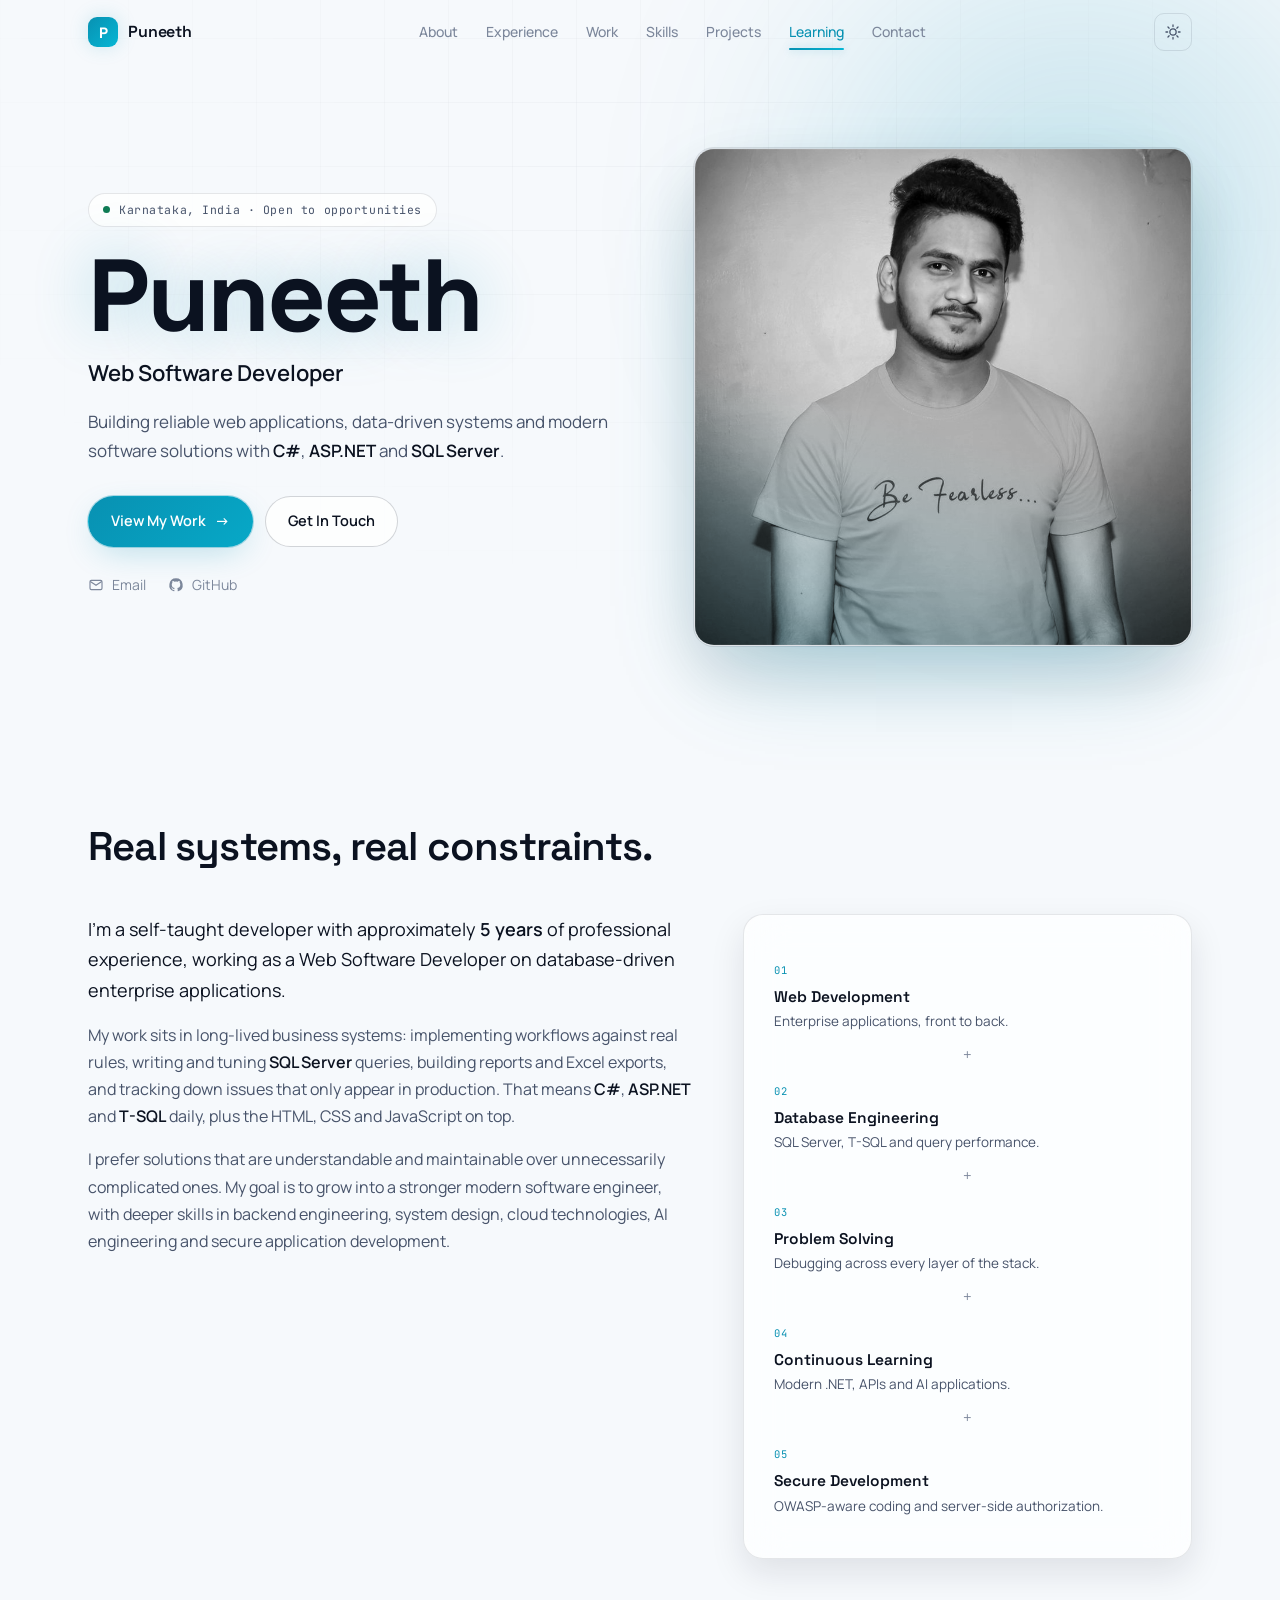
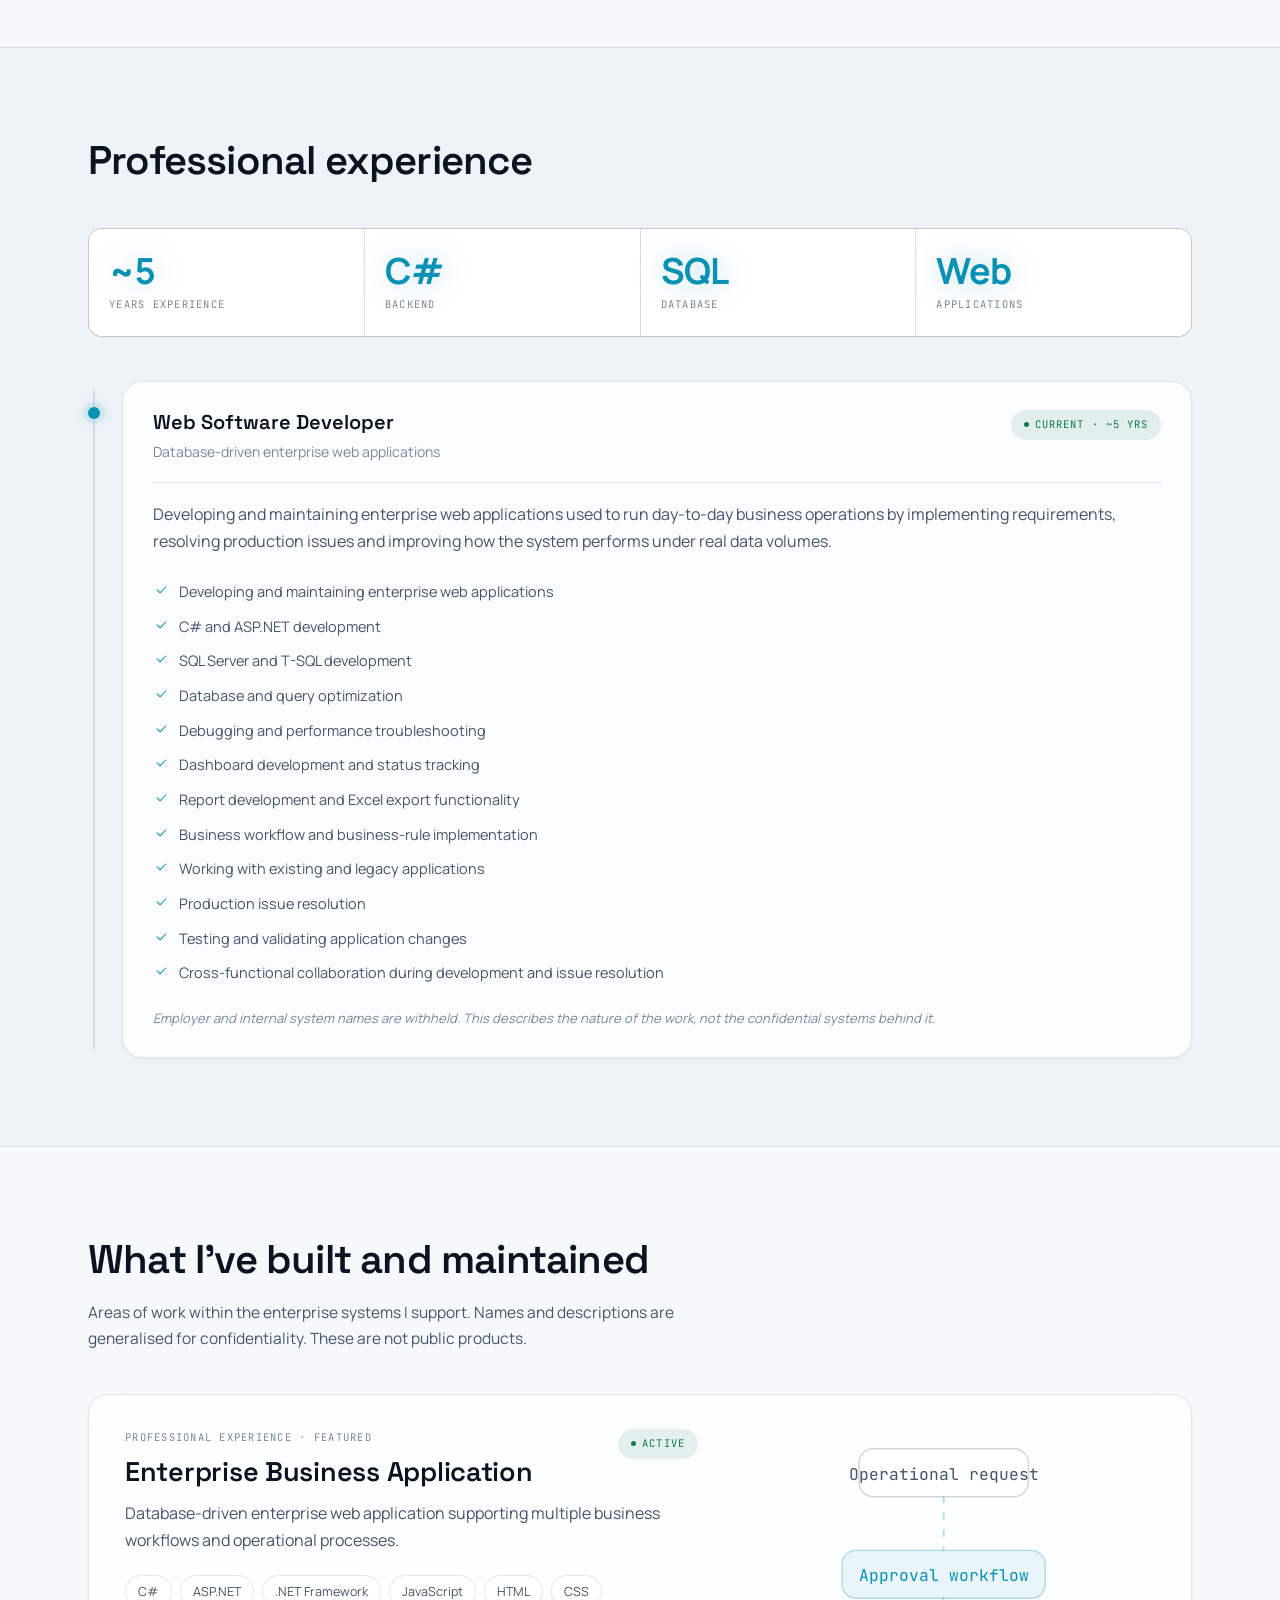
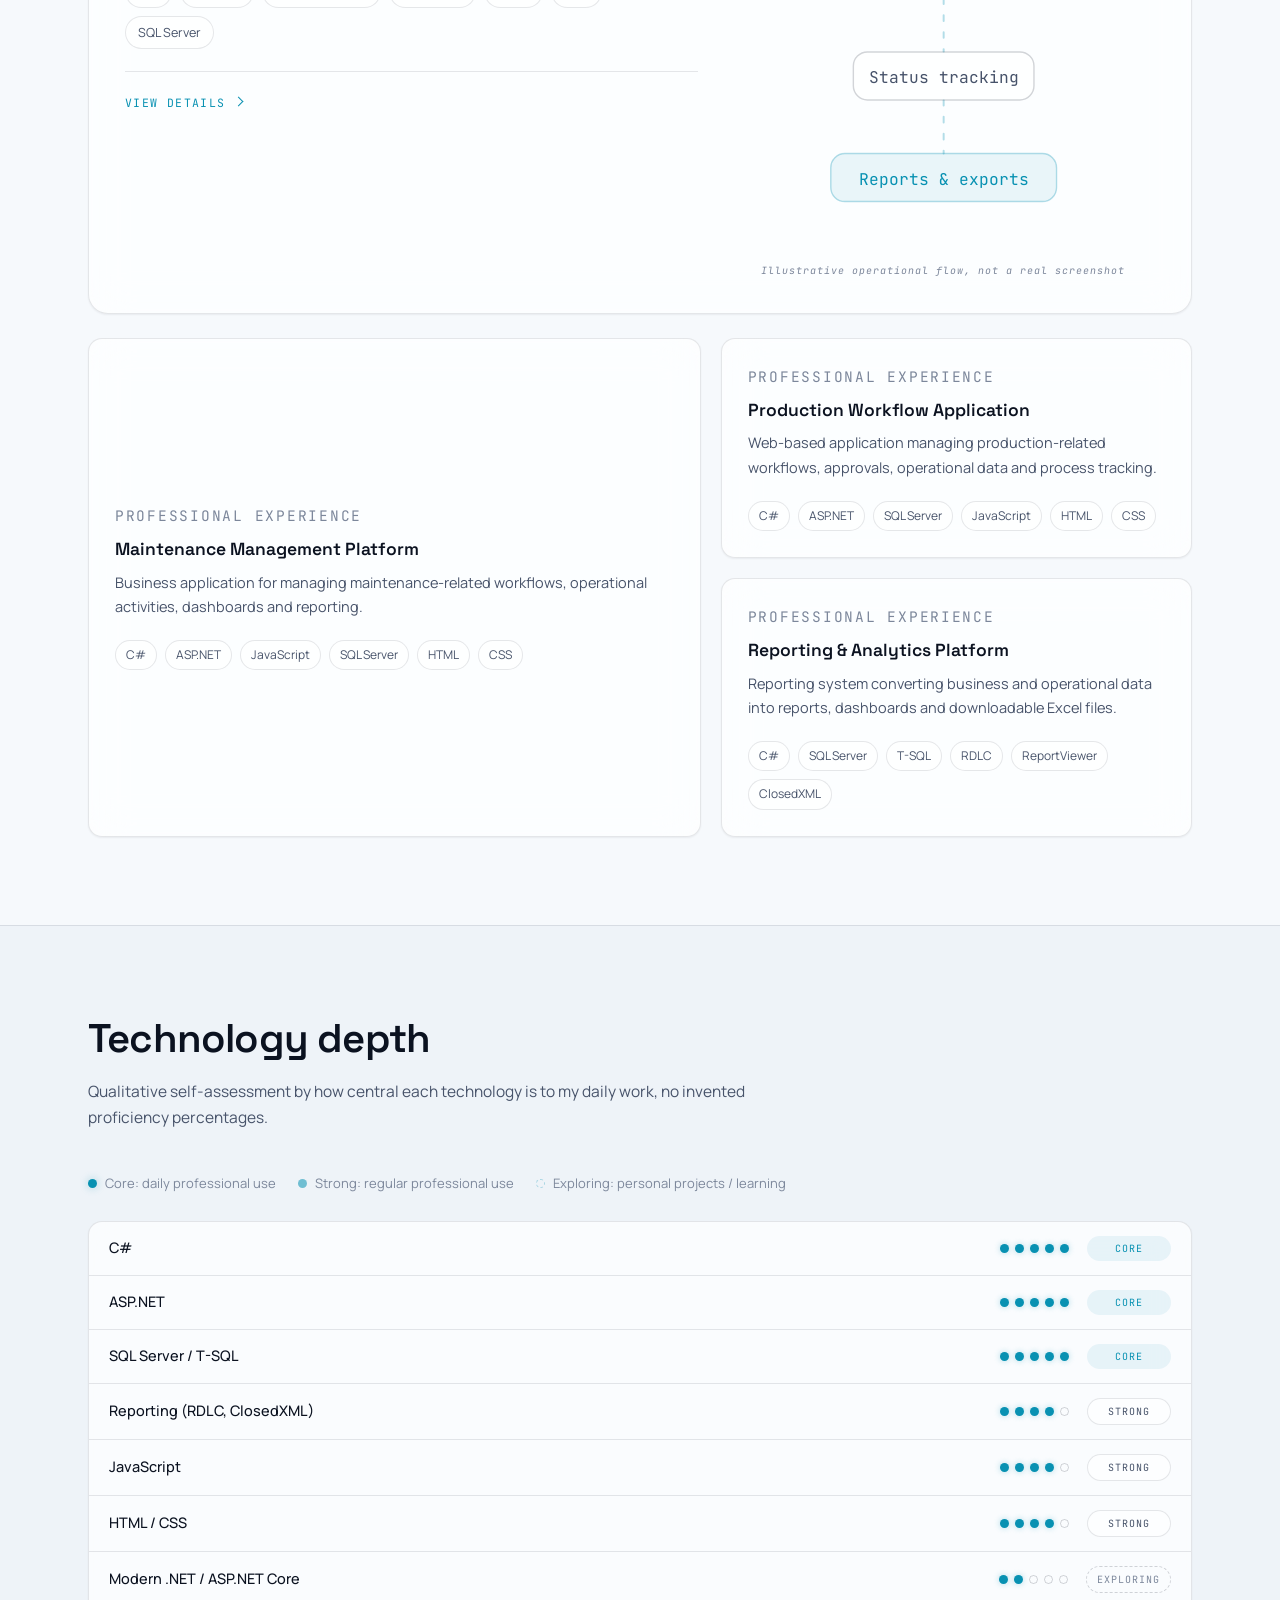
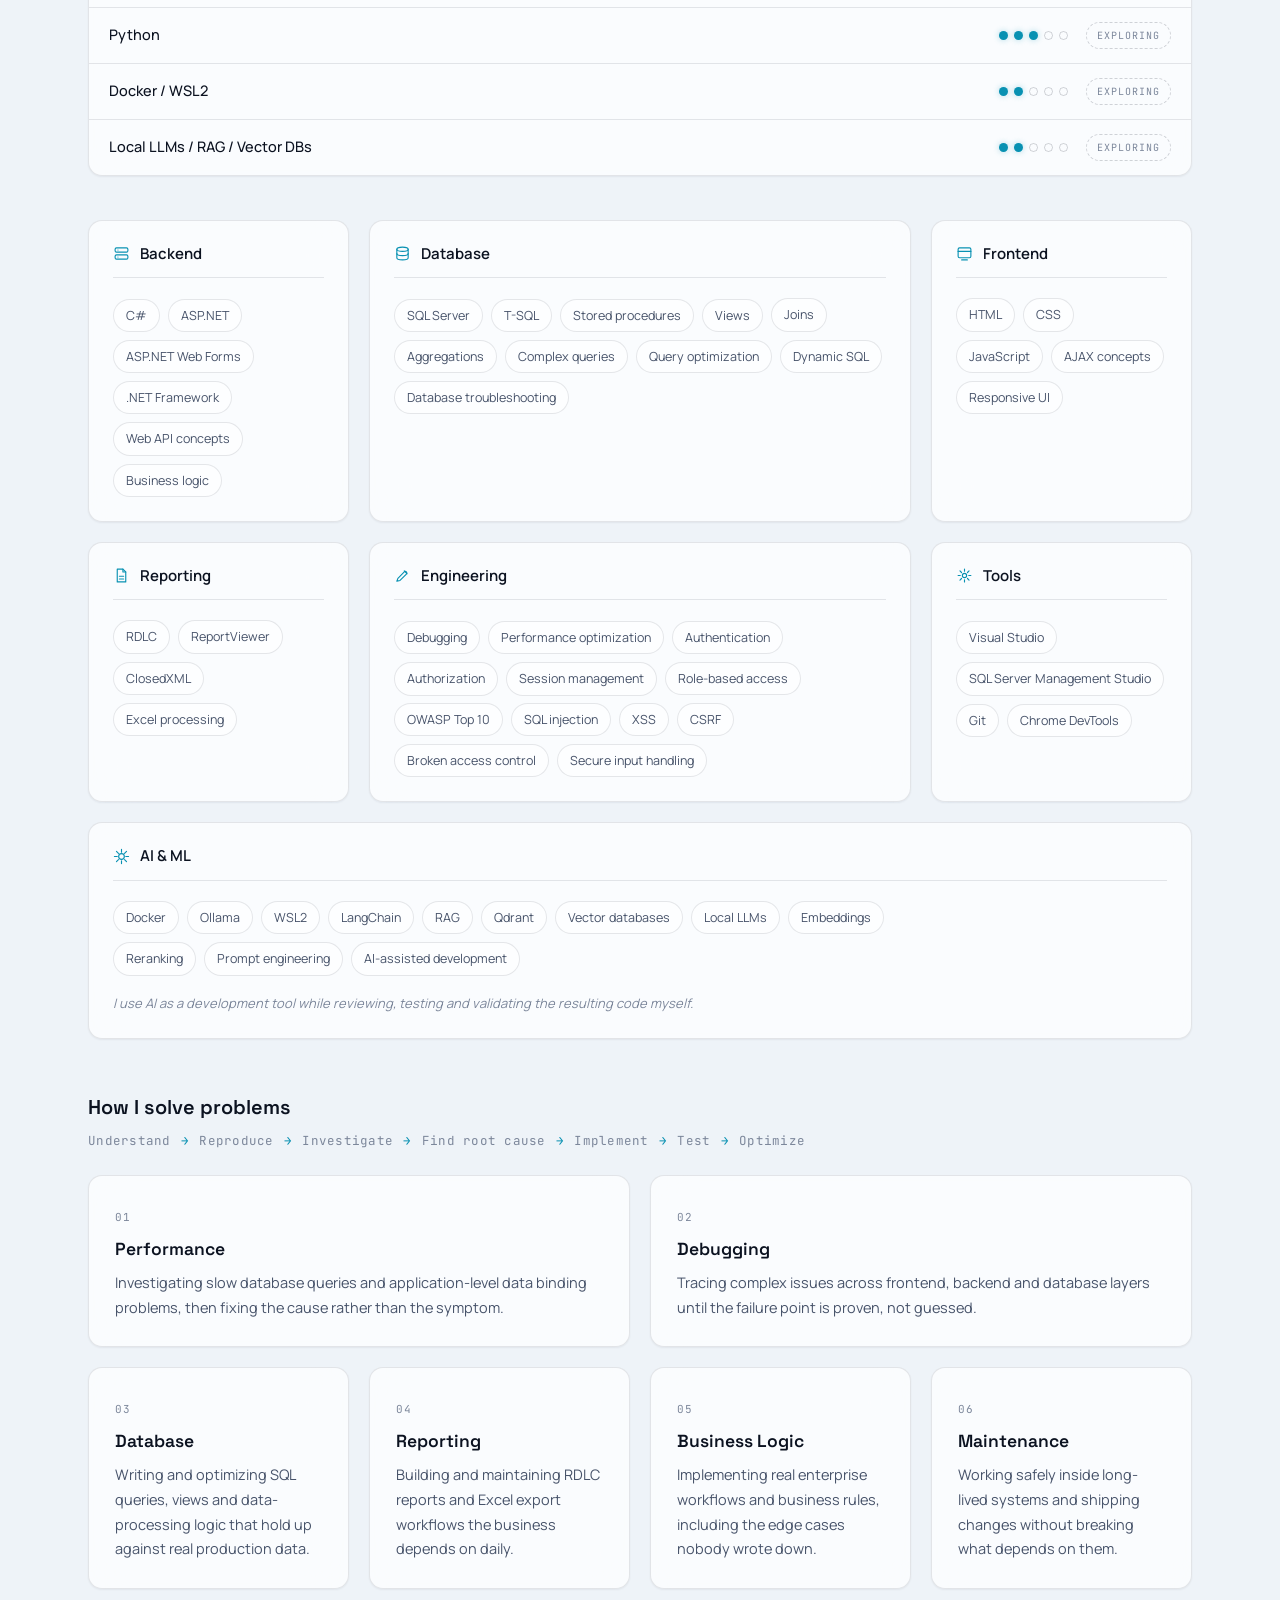
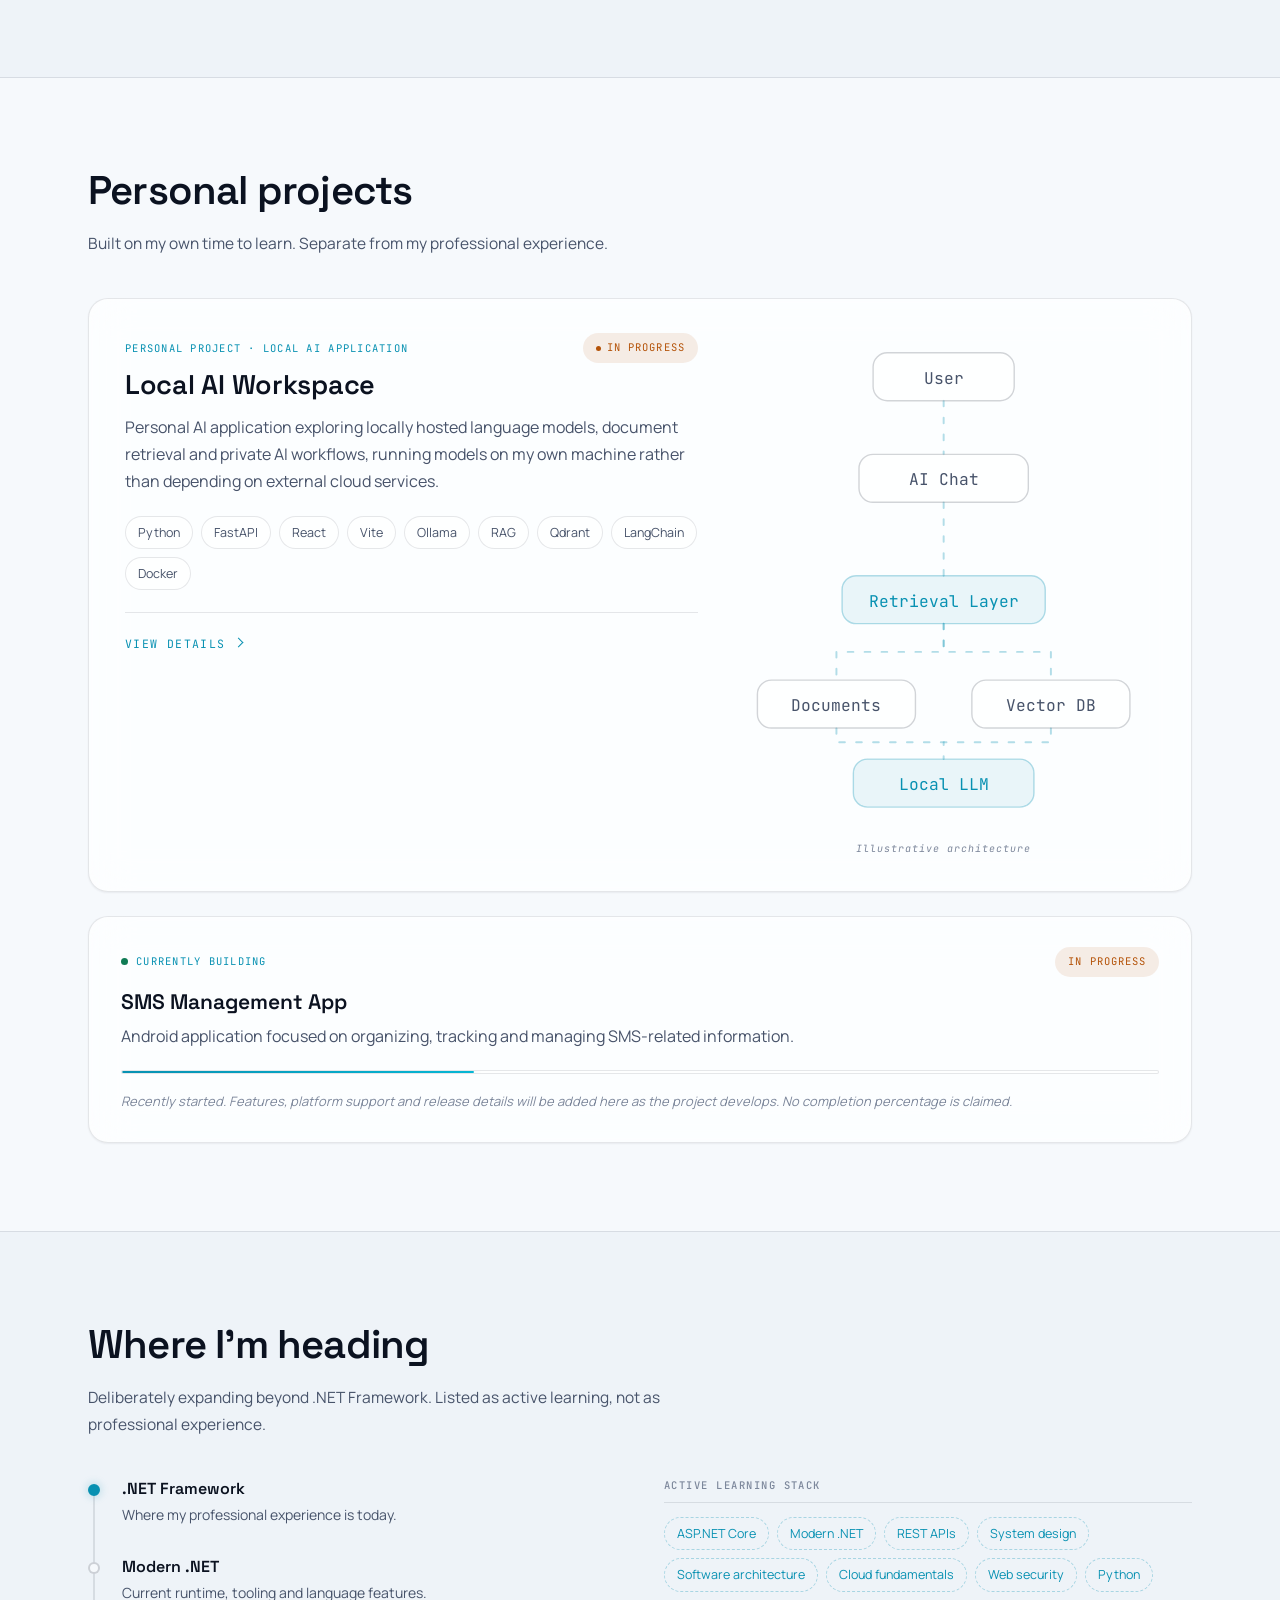
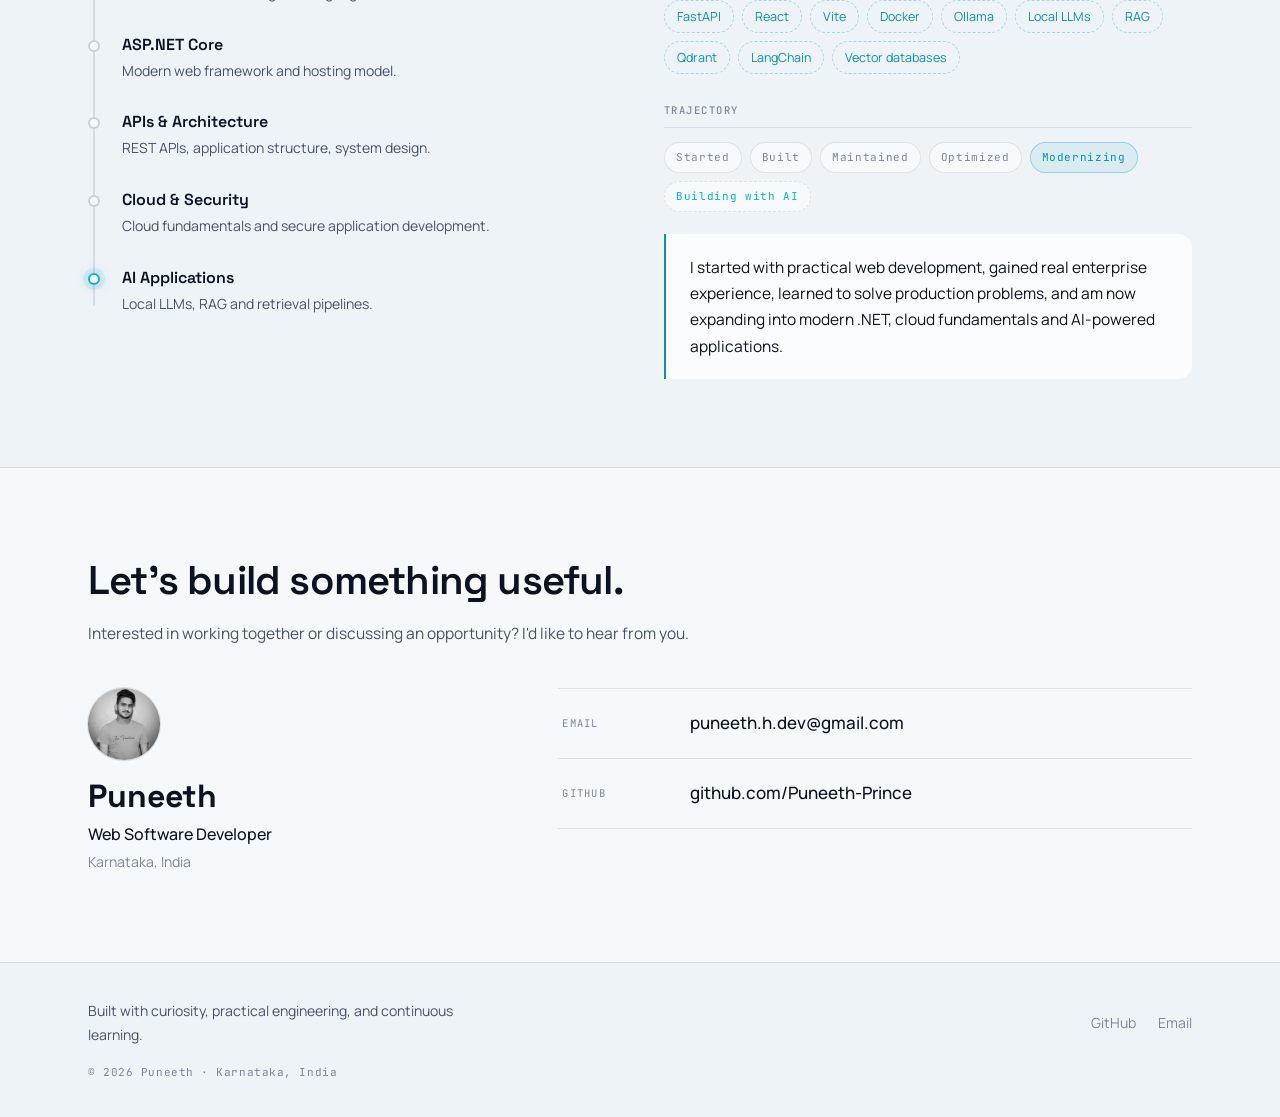
==== commit 18ae8fe7: "Update content to match resume: title, experience, skills, projects Align the site with the latest r" ====
--- a/index.html
+++ b/index.html
@@ -4,18 +4,18 @@
 <meta charset="UTF-8">
 <meta name="viewport" content="width=device-width, initial-scale=1.0">
 
-<title>Puneeth | Web Software Developer 2</title>
-<meta name="description" content="Puneeth is a Web Software Developer with 4.8+ years of experience building web applications using C#, ASP.NET, SQL Server and modern software technologies.">
+<title>Puneeth | Web Software Developer</title>
+<meta name="description" content="Puneeth is a Web Software Developer with approximately 5 years of experience building database-driven enterprise web applications using C#, ASP.NET, SQL Server and modern software technologies.">
 <meta name="author" content="Puneeth">
 <meta name="theme-color" content="#0A0A0B">
 
 <meta property="og:type" content="profile">
-<meta property="og:title" content="Puneeth | Web Software Developer 2">
-<meta property="og:description" content="Web Software Developer with 4.8+ years of experience building enterprise web applications with C#, ASP.NET and SQL Server.">
+<meta property="og:title" content="Puneeth | Web Software Developer">
+<meta property="og:description" content="Web Software Developer with approximately 5 years of experience building database-driven enterprise web applications with C#, ASP.NET and SQL Server.">
 <meta property="og:locale" content="en_IN">
 <meta name="twitter:card" content="summary">
-<meta name="twitter:title" content="Puneeth | Web Software Developer 2">
-<meta name="twitter:description" content="Web Software Developer with 4.8+ years of experience building enterprise web applications with C#, ASP.NET and SQL Server.">
+<meta name="twitter:title" content="Puneeth | Web Software Developer">
+<meta name="twitter:description" content="Web Software Developer with approximately 5 years of experience building database-driven enterprise web applications with C#, ASP.NET and SQL Server.">
 
 <link rel="icon" href="data:image/svg+xml,%3Csvg xmlns='http://www.w3.org/2000/svg' viewBox='0 0 64 64'%3E%3Crect width='64' height='64' rx='14' fill='%230A0A0B'/%3E%3Ctext x='32' y='44' font-family='Arial,sans-serif' font-weight='700' font-size='32' fill='%23F5A623' text-anchor='middle'%3EP%3C/text%3E%3C/svg%3E">
 
@@ -77,7 +77,7 @@
       <p class="eyebrow"><span class="pulse" aria-hidden="true"></span> Karnataka, India · Open to opportunities</p>
 
       <h1 class="hero-name" id="heroName">Puneeth</h1>
-      <p class="hero-role">Web Software Developer 2</p>
+      <p class="hero-role">Web Software Developer</p>
 
       <p class="hero-pitch">
         Building reliable web applications, data-driven systems and modern software
@@ -118,8 +118,8 @@
     <div class="about-grid">
       <div class="about-copy">
         <p class="lead">
-          I'm a self-taught developer with around <strong>4.8 years</strong> of professional
-          experience, currently working as a Web Software Developer 2 on enterprise web applications.
+          I'm a self-taught developer with approximately <strong>5 years</strong> of professional
+          experience, working as a Web Software Developer on database-driven enterprise applications.
         </p>
         <p>
           My work sits in long-lived business systems: implementing workflows against real rules,
@@ -129,8 +129,9 @@
         </p>
         <p>
           I prefer solutions that are understandable and maintainable over unnecessarily complicated
-          ones. Alongside that I'm actively modernising, moving toward <strong>ASP.NET Core</strong>,
-          REST APIs and application architecture, and building AI applications with local models.
+          ones. My goal is to grow into a stronger modern software engineer, with deeper skills in
+          backend engineering, system design, cloud technologies, AI engineering and secure
+          application development.
         </p>
       </div>
 
@@ -142,6 +143,8 @@
         <div class="pillar" style="--i:2"><span class="p-ico">03</span><h3>Problem Solving</h3><p>Debugging across every layer of the stack.</p></div>
         <div class="p-plus" aria-hidden="true">+</div>
         <div class="pillar" style="--i:3"><span class="p-ico">04</span><h3>Continuous Learning</h3><p>Modern .NET, APIs and AI applications.</p></div>
+        <div class="p-plus" aria-hidden="true">+</div>
+        <div class="pillar" style="--i:4"><span class="p-ico">05</span><h3>Secure Development</h3><p>OWASP-aware coding and server-side authorization.</p></div>
       </div>
     </div>
   </div>
@@ -156,7 +159,7 @@
 
     <dl class="stats" id="stats">
       <div class="stat">
-        <dd><span class="count" data-count="4.8" data-decimals="1">4.8</span><span class="plus">+</span></dd>
+        <dd><span class="plus">~</span><span class="count" data-count="5" data-decimals="0">5</span></dd>
         <dt>Years experience</dt>
       </div>
       <div class="stat"><dd>C#</dd><dt>Backend</dt></div>
@@ -172,10 +175,10 @@
         <article class="tl-card">
           <div class="tl-head">
             <div>
-              <h3 class="tl-role">Web Software Developer 2</h3>
-              <p class="tl-org">Enterprise web applications · Manufacturing &amp; process domain</p>
+              <h3 class="tl-role">Web Software Developer</h3>
+              <p class="tl-org">Database-driven enterprise web applications</p>
             </div>
-            <span class="pill pill-live"><i class="dotlet" aria-hidden="true"></i> Current · ~4.8 yrs</span>
+            <span class="pill pill-live"><i class="dotlet" aria-hidden="true"></i> Current · ~5 yrs</span>
           </div>
 
           <p class="tl-desc">
@@ -190,9 +193,12 @@
             <li>SQL Server and T-SQL development</li>
             <li>Database and query optimization</li>
             <li>Debugging and performance troubleshooting</li>
+            <li>Dashboard development and status tracking</li>
             <li>Report development and Excel export functionality</li>
             <li>Business workflow and business-rule implementation</li>
+            <li>Working with existing and legacy applications</li>
             <li>Production issue resolution</li>
+            <li>Testing and validating application changes</li>
             <li>Cross-functional collaboration during development and issue resolution</li>
           </ul>
 
@@ -222,19 +228,19 @@
         <div class="feature-head">
           <div>
             <p class="tag">Professional Experience · Featured</p>
-            <h3 class="feature-title">Enterprise Operations Platform</h3>
+            <h3 class="feature-title">Enterprise Business Application</h3>
           </div>
           <span class="pill pill-live"><i class="dotlet" aria-hidden="true"></i> Active</span>
         </div>
 
         <p class="feature-sub">
-          Enterprise web application supporting operational workflows, business processes,
-          approvals, tracking and reporting.
+          Database-driven enterprise web application supporting multiple business workflows
+          and operational processes.
         </p>
 
         <ul class="chips">
           <li>C#</li><li>ASP.NET</li><li>.NET Framework</li><li>JavaScript</li>
-          <li>SQL Server</li><li>T-SQL</li><li>RDLC</li><li>ReportViewer</li><li>ClosedXML</li>
+          <li>HTML</li><li>CSS</li><li>SQL Server</li>
         </ul>
 
         <details class="disclose">
@@ -244,21 +250,19 @@
               <div>
                 <h4 class="micro">What it does</h4>
                 <ul class="checks checks-tight">
-                  <li>Operational dashboards and status tracking</li>
-                  <li>Requisition and structured data-entry workflows</li>
-                  <li>Approval and review processes</li>
-                  <li>Maintenance and service workflows</li>
-                  <li>Installation and commissioning tracking</li>
-                  <li>Issue and complaint handling</li>
-                  <li>Planning and scheduling screens</li>
-                  <li>Reporting and Excel data exports</li>
+                  <li>Multiple business workflow modules</li>
+                  <li>Operational process management</li>
+                  <li>Structured data-entry workflows</li>
+                  <li>Business-rule driven logic</li>
+                  <li>Frontend and backend integration</li>
+                  <li>Reporting and data export touchpoints</li>
                 </ul>
               </div>
               <div>
                 <h4 class="micro">My role</h4>
                 <ul class="role-list">
-                  <li>Development</li><li>Maintenance</li><li>Debugging</li>
-                  <li>Database</li><li>Reporting</li><li>Performance optimization</li>
+                  <li>New modules</li><li>Maintenance</li><li>Business rules</li>
+                  <li>Debugging</li><li>SQL Server</li><li>Usability</li>
                 </ul>
 
                 <h4 class="micro" style="margin-top:26px">Engineering challenges</h4>
@@ -296,22 +300,22 @@
     <div class="work-grid">
       <article class="card card-work">
         <p class="tag">Professional Experience</p>
-        <h3 class="card-title">Maintenance &amp; Service Management</h3>
-        <p>Web-based system for managing maintenance activities, service workflows, operational tracking and reporting.</p>
-        <ul class="chips chips-sm"><li>C#</li><li>ASP.NET</li><li>SQL Server</li><li>T-SQL</li><li>JavaScript</li><li>RDLC</li></ul>
+        <h3 class="card-title">Maintenance Management Platform</h3>
+        <p>Business application for managing maintenance-related workflows, operational activities, dashboards and reporting.</p>
+        <ul class="chips chips-sm"><li>C#</li><li>ASP.NET</li><li>JavaScript</li><li>SQL Server</li><li>HTML</li><li>CSS</li></ul>
       </article>
 
       <article class="card card-work">
         <p class="tag">Professional Experience</p>
-        <h3 class="card-title">Workflow &amp; Approval System</h3>
-        <p>Business workflow application supporting structured data entry, approvals, status tracking and process management.</p>
+        <h3 class="card-title">Production Workflow Application</h3>
+        <p>Web-based application managing production-related workflows, approvals, operational data and process tracking.</p>
         <ul class="chips chips-sm"><li>C#</li><li>ASP.NET</li><li>SQL Server</li><li>JavaScript</li><li>HTML</li><li>CSS</li></ul>
       </article>
 
       <article class="card card-work">
         <p class="tag">Professional Experience</p>
-        <h3 class="card-title">Reporting &amp; Data Export</h3>
-        <p>Reporting functionality for generating business reports, processing application data and exporting structured information to Excel.</p>
+        <h3 class="card-title">Reporting &amp; Analytics Platform</h3>
+        <p>Reporting system converting business and operational data into reports, dashboards and downloadable Excel files.</p>
         <ul class="chips chips-sm"><li>C#</li><li>SQL Server</li><li>T-SQL</li><li>RDLC</li><li>ReportViewer</li><li>ClosedXML</li></ul>
       </article>
     </div>
@@ -343,8 +347,9 @@
       <li class="dep" style="--i:4"><span class="dep-name">JavaScript</span><span class="dep-dots" data-level="4" aria-hidden="true"></span><span class="dep-tag t-strong">Strong</span></li>
       <li class="dep" style="--i:5"><span class="dep-name">HTML / CSS</span><span class="dep-dots" data-level="4" aria-hidden="true"></span><span class="dep-tag t-strong">Strong</span></li>
       <li class="dep" style="--i:6"><span class="dep-name">Modern .NET / ASP.NET Core</span><span class="dep-dots" data-level="2" aria-hidden="true"></span><span class="dep-tag t-explore">Exploring</span></li>
-      <li class="dep" style="--i:7"><span class="dep-name">Python / FastAPI / React</span><span class="dep-dots" data-level="2" aria-hidden="true"></span><span class="dep-tag t-explore">Exploring</span></li>
-      <li class="dep" style="--i:8"><span class="dep-name">Local LLMs / RAG</span><span class="dep-dots" data-level="2" aria-hidden="true"></span><span class="dep-tag t-explore">Exploring</span></li>
+      <li class="dep" style="--i:7"><span class="dep-name">Python</span><span class="dep-dots" data-level="3" aria-hidden="true"></span><span class="dep-tag t-explore">Exploring</span></li>
+      <li class="dep" style="--i:8"><span class="dep-name">Docker / WSL2</span><span class="dep-dots" data-level="2" aria-hidden="true"></span><span class="dep-tag t-explore">Exploring</span></li>
+      <li class="dep" style="--i:9"><span class="dep-name">Local LLMs / RAG / Vector DBs</span><span class="dep-dots" data-level="2" aria-hidden="true"></span><span class="dep-tag t-explore">Exploring</span></li>
     </ul>
 
     <div class="skill-map">
@@ -352,21 +357,21 @@
         <h3 class="skill-head" id="sgBackend">
           <svg viewBox="0 0 24 24" aria-hidden="true"><rect x="3" y="4" width="18" height="6" rx="2"/><rect x="3" y="14" width="18" height="6" rx="2"/><path d="M7 7h.01M7 17h.01"/></svg> Backend
         </h3>
-        <ul class="chips"><li>C#</li><li>ASP.NET</li><li>ASP.NET Web Forms</li><li>.NET Framework</li><li>Business logic</li></ul>
+        <ul class="chips"><li>C#</li><li>ASP.NET</li><li>ASP.NET Web Forms</li><li>.NET Framework</li><li>Web API concepts</li><li>Business logic</li></ul>
       </section>
 
       <section class="skill-group" aria-labelledby="sgDb">
         <h3 class="skill-head" id="sgDb">
           <svg viewBox="0 0 24 24" aria-hidden="true"><ellipse cx="12" cy="6" rx="8" ry="3"/><path d="M4 6v12c0 1.7 3.6 3 8 3s8-1.3 8-3V6"/><path d="M4 12c0 1.7 3.6 3 8 3s8-1.3 8-3"/></svg> Database
         </h3>
-        <ul class="chips"><li>SQL Server</li><li>T-SQL</li><li>Stored procedures</li><li>Views</li><li>Complex queries</li><li>Query optimization</li><li>Dynamic SQL</li><li>Data transformation</li></ul>
+        <ul class="chips"><li>SQL Server</li><li>T-SQL</li><li>Stored procedures</li><li>Views</li><li>Joins</li><li>Aggregations</li><li>Complex queries</li><li>Query optimization</li><li>Dynamic SQL</li><li>Database troubleshooting</li></ul>
       </section>
 
       <section class="skill-group" aria-labelledby="sgFront">
         <h3 class="skill-head" id="sgFront">
           <svg viewBox="0 0 24 24" aria-hidden="true"><rect x="3" y="4" width="18" height="14" rx="2"/><path d="M3 9h18M8 21h8"/></svg> Frontend
         </h3>
-        <ul class="chips"><li>HTML</li><li>CSS</li><li>JavaScript</li><li>Responsive UI</li></ul>
+        <ul class="chips"><li>HTML</li><li>CSS</li><li>JavaScript</li><li>AJAX concepts</li><li>Responsive UI</li></ul>
       </section>
 
       <section class="skill-group" aria-labelledby="sgReport">
@@ -380,7 +385,7 @@
         <h3 class="skill-head" id="sgEng">
           <svg viewBox="0 0 24 24" aria-hidden="true"><path d="m14.5 5.5 4 4M4 20l4.5-1 9-9a2.1 2.1 0 0 0-3-3l-9 9Z"/></svg> Engineering
         </h3>
-        <ul class="chips"><li>Debugging</li><li>Performance optimization</li><li>Authentication</li><li>Authorization</li><li>OWASP Top 10</li><li>SQL injection</li><li>XSS</li><li>CSRF</li></ul>
+        <ul class="chips"><li>Debugging</li><li>Performance optimization</li><li>Authentication</li><li>Authorization</li><li>Session management</li><li>Role-based access</li><li>OWASP Top 10</li><li>SQL injection</li><li>XSS</li><li>CSRF</li><li>Broken access control</li><li>Secure input handling</li></ul>
       </section>
 
       <section class="skill-group" aria-labelledby="sgTools">
@@ -389,10 +394,23 @@
         </h3>
         <ul class="chips"><li>Visual Studio</li><li>SQL Server Management Studio</li><li>Git</li><li>Chrome DevTools</li></ul>
       </section>
+
+      <section class="skill-group" aria-labelledby="sgAi">
+        <h3 class="skill-head" id="sgAi">
+          <svg viewBox="0 0 24 24" aria-hidden="true"><path d="M12 2v4M12 18v4M4.9 4.9l2.8 2.8M16.3 16.3l2.8 2.8M2 12h4M18 12h4M4.9 19.1l2.8-2.8M16.3 7.7l2.8-2.8"/><circle cx="12" cy="12" r="4"/></svg> AI &amp; ML
+        </h3>
+        <ul class="chips"><li>Docker</li><li>Ollama</li><li>WSL2</li><li>LangChain</li><li>RAG</li><li>Qdrant</li><li>Vector databases</li><li>Local LLMs</li><li>Embeddings</li><li>Reranking</li><li>Prompt engineering</li><li>AI-assisted development</li></ul>
+        <p class="micro-note">I use AI as a development tool while reviewing, testing and validating the resulting code myself.</p>
+      </section>
     </div>
 
     <div class="approach">
       <h3 class="approach-h">How I solve problems</h3>
+      <p class="approach-flow">
+        Understand <span aria-hidden="true">→</span> Reproduce <span aria-hidden="true">→</span> Investigate
+        <span aria-hidden="true">→</span> Find root cause <span aria-hidden="true">→</span> Implement
+        <span aria-hidden="true">→</span> Test <span aria-hidden="true">→</span> Optimize
+      </p>
       <div class="approach-grid">
         <article class="card card-hover"><span class="card-idx">01</span><h4 class="card-title">Performance</h4><p>Investigating slow database queries and application-level data binding problems, then fixing the cause rather than the symptom.</p></article>
         <article class="card card-hover"><span class="card-idx">02</span><h4 class="card-title">Debugging</h4><p>Tracing complex issues across frontend, backend and database layers until the failure point is proven, not guessed.</p></article>
@@ -431,7 +449,7 @@
 
         <ul class="chips">
           <li>Python</li><li>FastAPI</li><li>React</li><li>Vite</li>
-          <li>Ollama</li><li>RAG</li><li>LangChain</li><li>Docker</li>
+          <li>Ollama</li><li>RAG</li><li>Qdrant</li><li>LangChain</li><li>Docker</li>
         </ul>
 
         <details class="disclose">
@@ -445,13 +463,15 @@
                   <li>Chat interface over a local model</li>
                   <li>Document-based question answering</li>
                   <li>Retrieval-Augmented Generation pipeline</li>
+                  <li>Modular AI application architecture</li>
                 </ul>
               </div>
               <div>
                 <h4 class="micro">Engineering challenges</h4>
                 <ul class="checks checks-tight">
                   <li>Chunking and embedding documents for useful retrieval</li>
-                  <li>Keeping responses grounded in retrieved context</li>
+                  <li>Reranking retrieved results for better relevance</li>
+                  <li>Prompt engineering to keep responses grounded</li>
                   <li>Running models acceptably on local hardware</li>
                   <li>Structuring the app so pieces can be swapped out</li>
                 </ul>
@@ -533,6 +553,10 @@
           <span class="pdot" aria-hidden="true"></span>
           <h3>APIs &amp; Architecture</h3><p>REST APIs, application structure, system design.</p>
         </li>
+        <li class="pstep">
+          <span class="pdot" aria-hidden="true"></span>
+          <h3>Cloud &amp; Security</h3><p>Cloud fundamentals and secure application development.</p>
+        </li>
         <li class="pstep is-goal">
           <span class="pdot" aria-hidden="true"></span>
           <h3>AI Applications</h3><p>Local LLMs, RAG and retrieval pipelines.</p>
@@ -543,8 +567,9 @@
         <h3 class="micro">Active learning stack</h3>
         <ul class="chips chips-dash">
           <li>ASP.NET Core</li><li>Modern .NET</li><li>REST APIs</li><li>System design</li>
+          <li>Software architecture</li><li>Cloud fundamentals</li><li>Web security</li>
           <li>Python</li><li>FastAPI</li><li>React</li><li>Vite</li><li>Docker</li>
-          <li>Ollama</li><li>Local LLMs</li><li>RAG</li><li>LangChain</li><li>Vector databases</li>
+          <li>Ollama</li><li>Local LLMs</li><li>RAG</li><li>Qdrant</li><li>LangChain</li><li>Vector databases</li>
         </ul>
 
         <h3 class="micro" style="margin-top:30px">Trajectory</h3>
@@ -554,7 +579,8 @@
         </ol>
         <p class="story-line">
           I started with practical web development, gained real enterprise experience, learned to
-          solve production problems, and am now expanding into modern .NET and AI-powered applications.
+          solve production problems, and am now expanding into modern .NET, cloud fundamentals and
+          AI-powered applications.
         </p>
       </div>
     </div>
@@ -573,7 +599,7 @@
       <div class="contact-id">
         <img class="portrait" src="puneeth.jpg" alt="Puneeth" width="72" height="72" decoding="async" loading="lazy">
         <p class="cname">Puneeth</p>
-        <p class="crole">Web Software Developer 2</p>
+        <p class="crole">Web Software Developer</p>
         <p class="cloc">Karnataka, India</p>
       </div>
 
--- a/style.css
+++ b/style.css
@@ -662,9 +662,11 @@
 .t-strong { color: var(--text-2); background: var(--surface-2); border: 1px solid var(--border); }
 .t-explore { color: var(--text-3); background: transparent; border: 1px dashed var(--border-2); }
 
-/* ---------- Skill groups: asymmetric bento (6 cells: 2 wide + 4 narrow) ---------- */
+/* ---------- Skill groups: asymmetric bento (7 cells: two 1+2+1 rows + one full-width feature row) ---------- */
 .skill-map { display: grid; grid-template-columns: repeat(4, minmax(0,1fr)); gap: 20px; }
 .skill-map > :nth-child(2), .skill-map > :nth-child(5) { grid-column: span 2; }
+.skill-map > :nth-child(7) { grid-column: 1 / -1; }
+.skill-map > :nth-child(7) .chips { max-width: 78ch; }
 .skill-group {
   border: 1px solid var(--border);
   border-radius: var(--r-md); padding: 24px;
@@ -685,7 +687,12 @@
 .skill-group:hover .skill-head svg { transform: translateY(-2px) scale(1.08); }
 
 .approach { margin-top: 56px; }
-.approach-h { font-size: 20px; margin-bottom: 22px; }
+.approach-h { font-size: 20px; margin-bottom: 10px; }
+.approach-flow {
+  font-family: var(--f-mono); font-size: 12.5px; color: var(--text-3);
+  letter-spacing: .02em; margin-bottom: 24px;
+}
+.approach-flow span { color: var(--accent); margin-inline: 2px; }
 
 /* ---------- Currently building ---------- */
 .building {
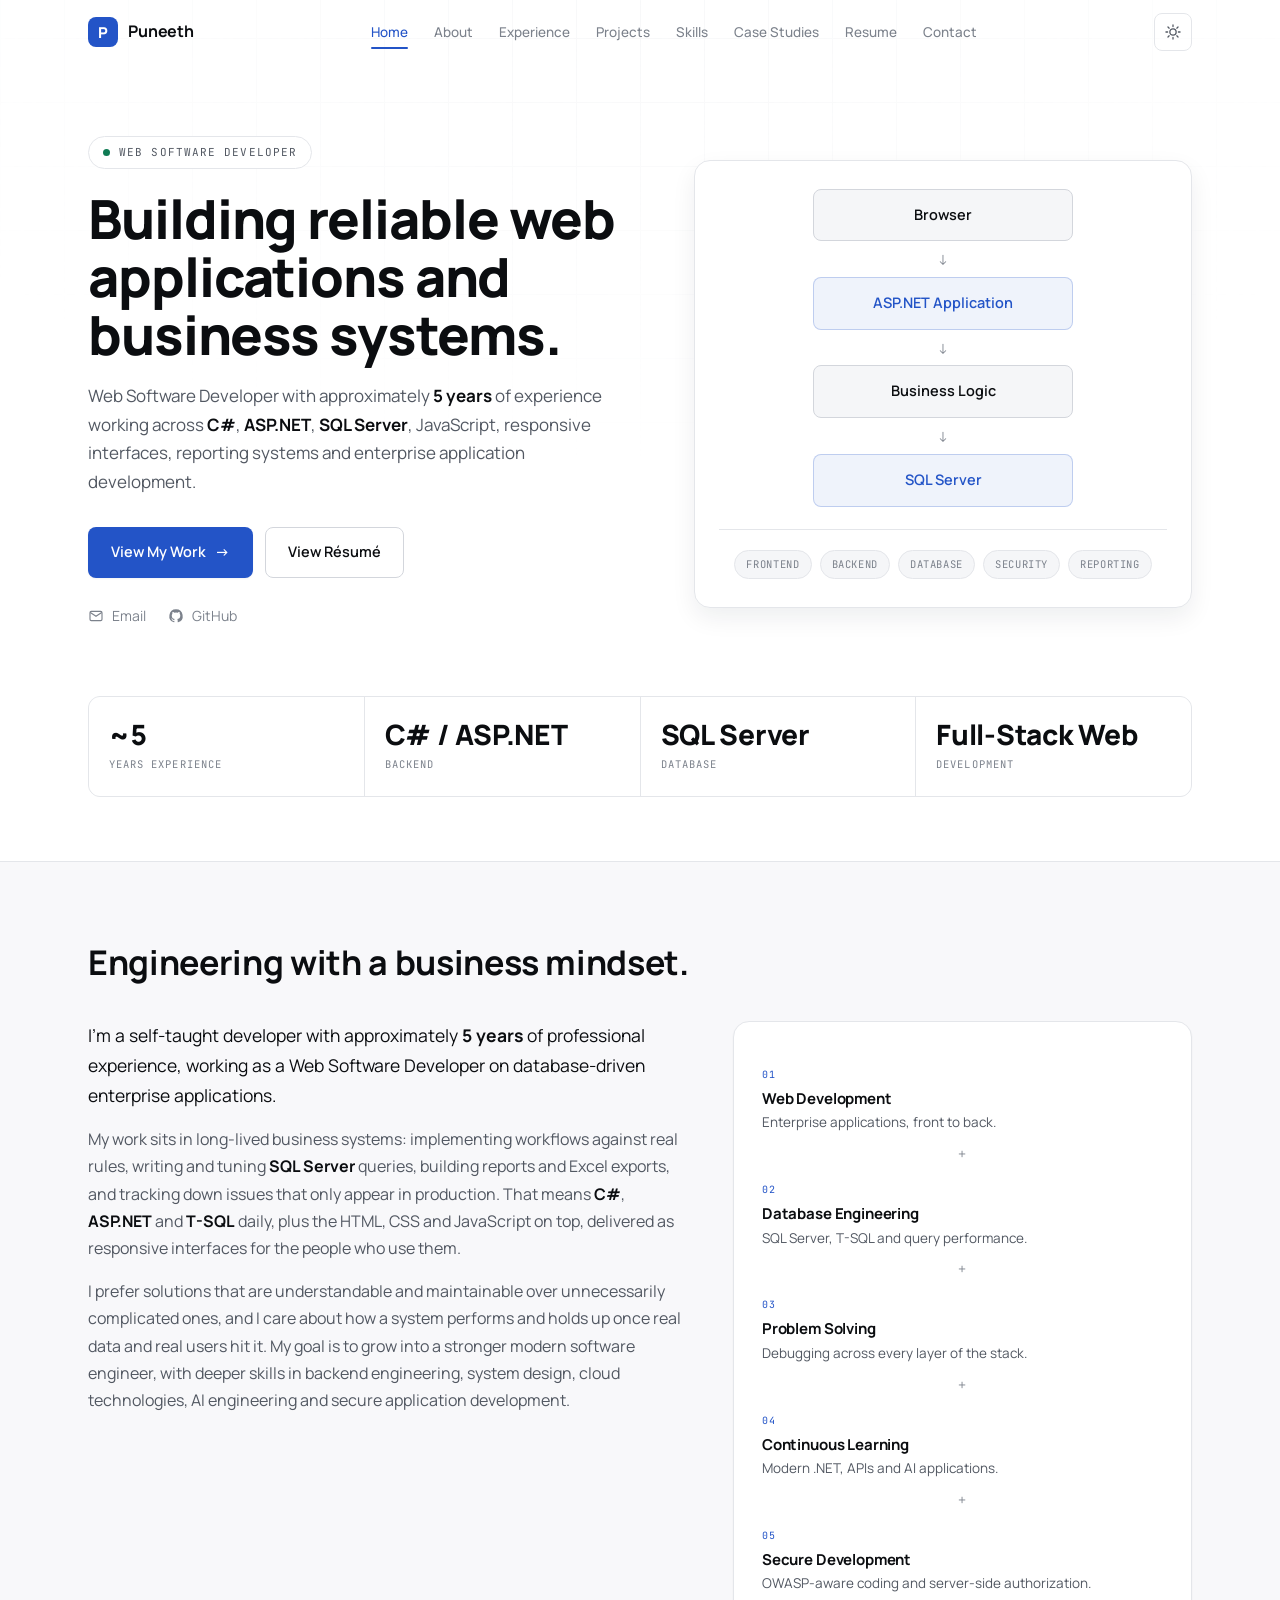
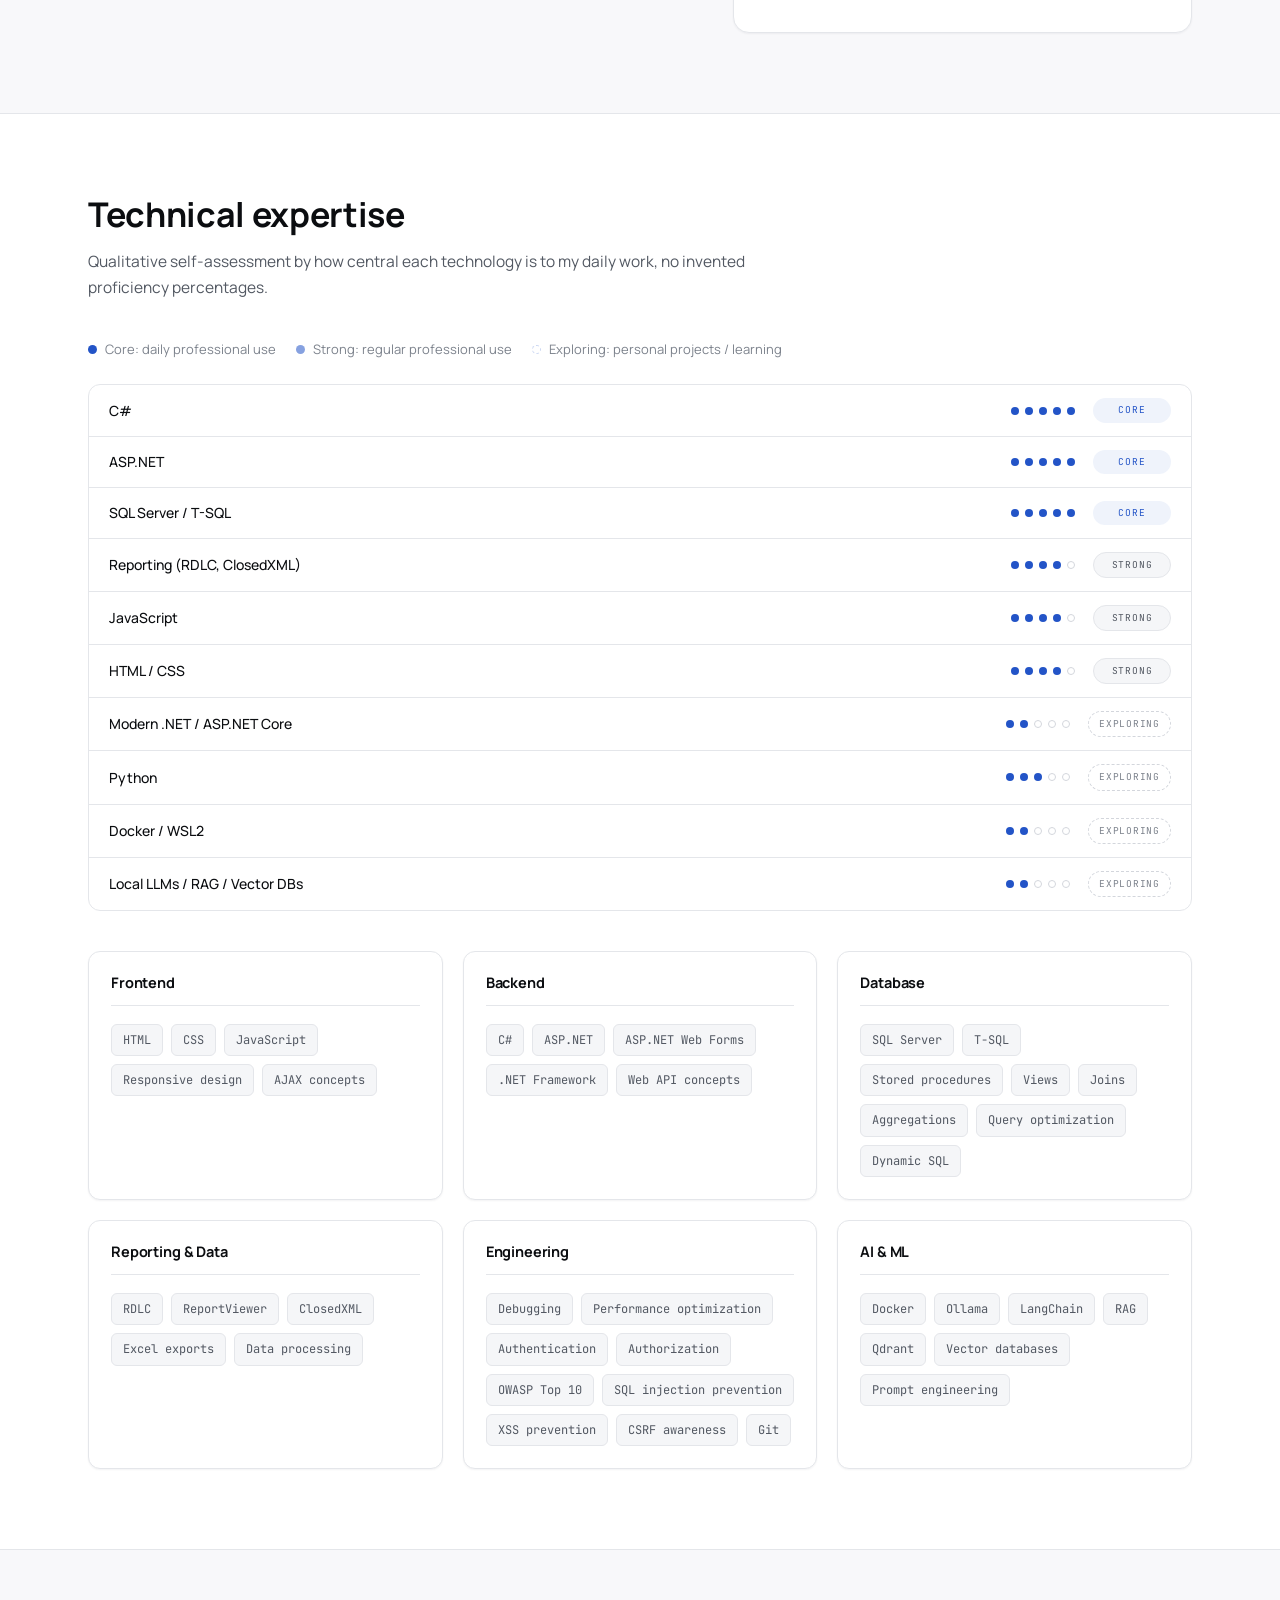
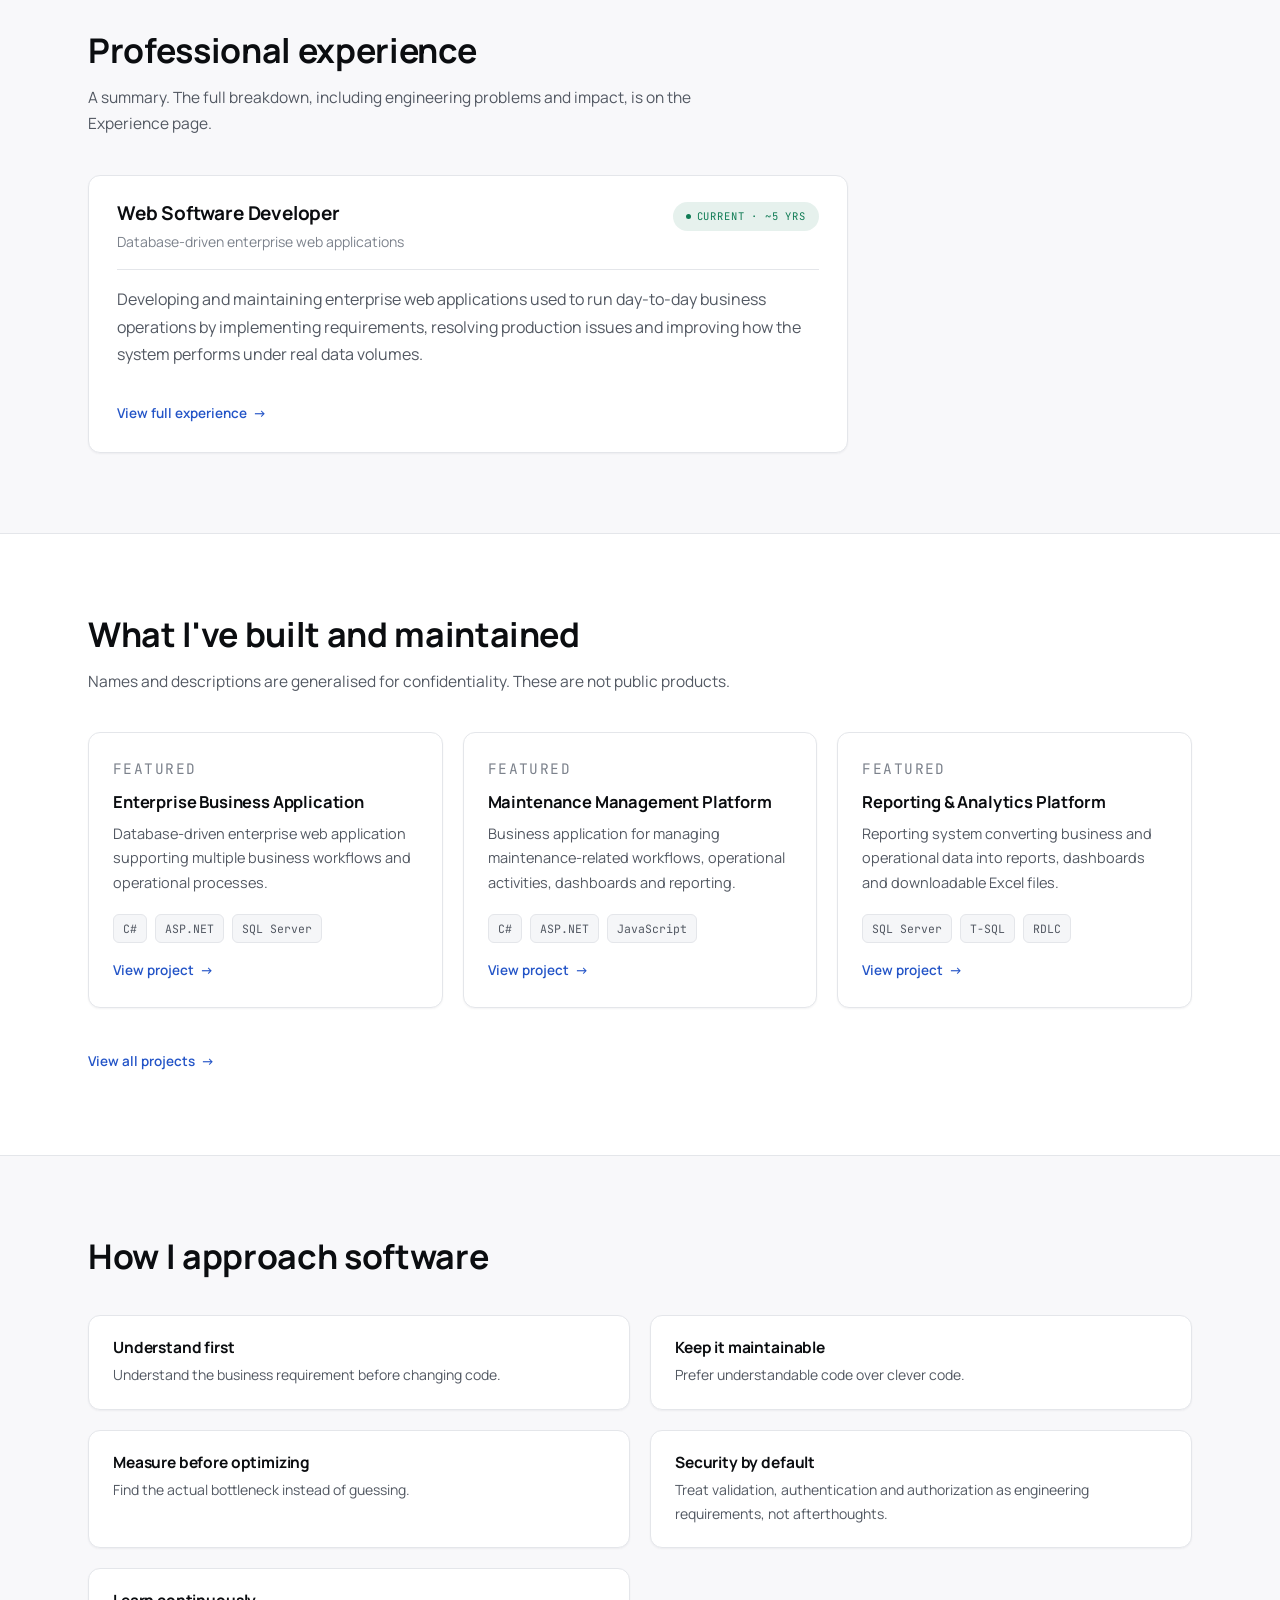
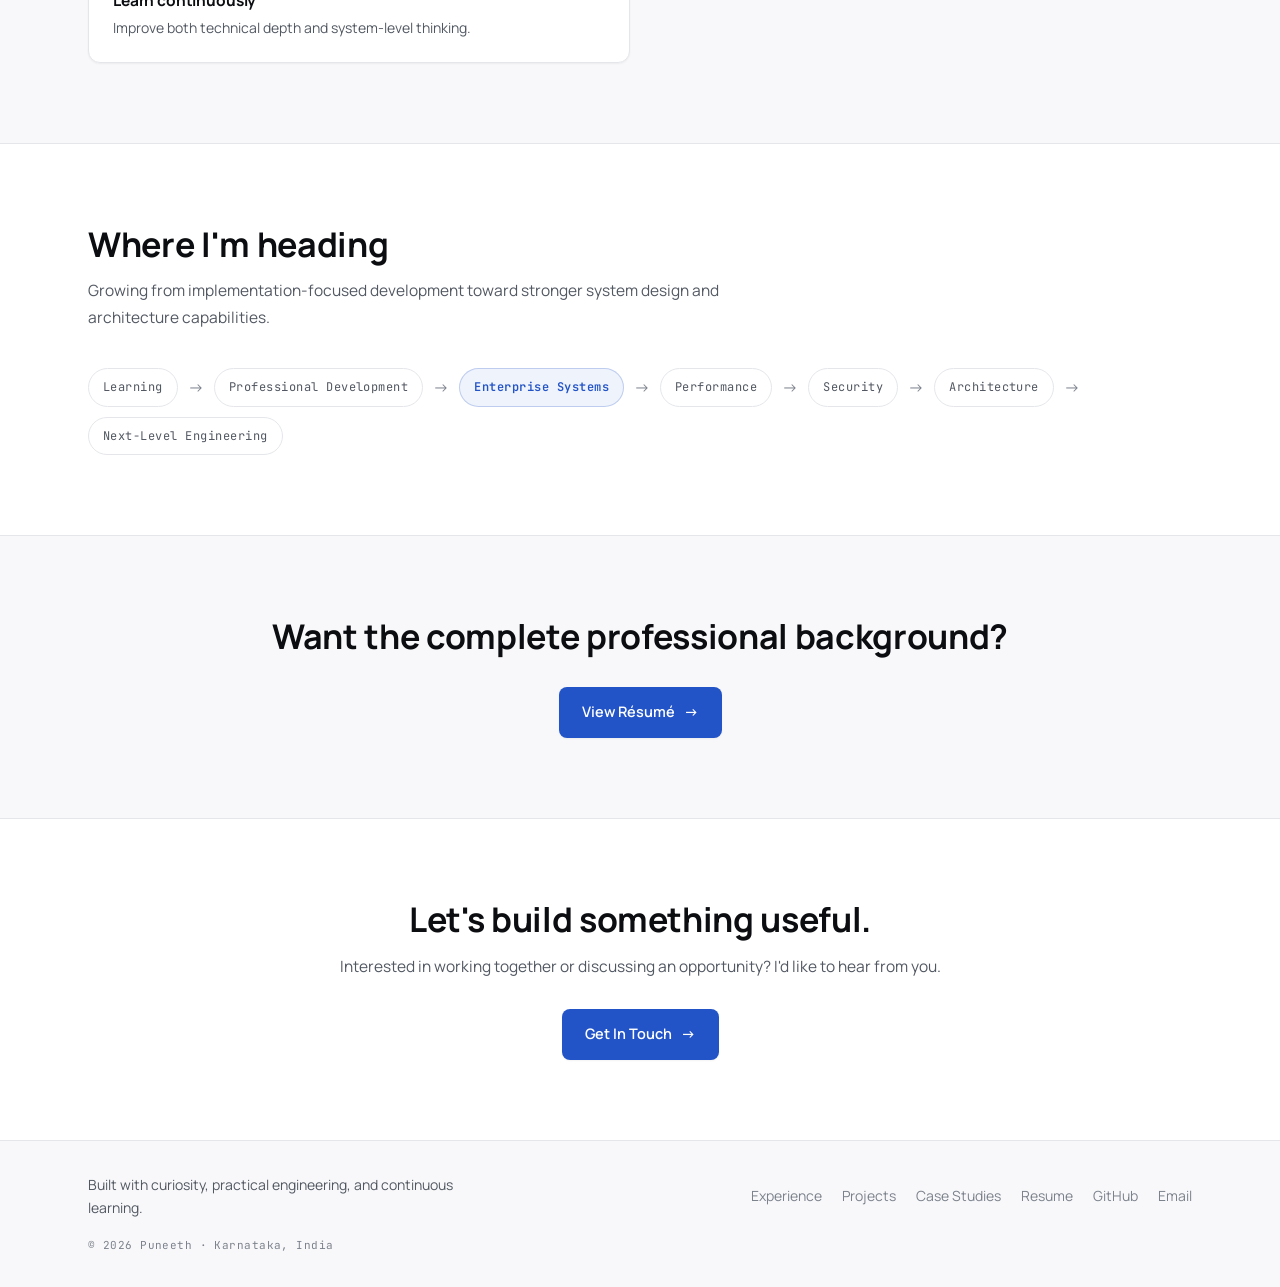
==== commit 014fc89b: "Rebuild as a multi-page, restrained "premium engineering" portfolio Replace the single-page cinemati" ====
--- a/index.html
+++ b/index.html
@@ -5,88 +5,64 @@
 <meta name="viewport" content="width=device-width, initial-scale=1.0">
 
 <title>Puneeth | Web Software Developer</title>
-<meta name="description" content="Puneeth is a Web Software Developer with approximately 5 years of experience building database-driven enterprise web applications using C#, ASP.NET, SQL Server and modern software technologies.">
+<meta name="description" content="Puneeth is a Web Software Developer with approximately 5 years of experience building reliable, database-driven enterprise web applications with C#, ASP.NET and SQL Server.">
 <meta name="author" content="Puneeth">
-<meta name="theme-color" content="#0A0A0B">
-
-<meta property="og:type" content="profile">
+<meta name="theme-color" content="#0B0C0E">
+
+<meta property="og:type" content="website">
 <meta property="og:title" content="Puneeth | Web Software Developer">
-<meta property="og:description" content="Web Software Developer with approximately 5 years of experience building database-driven enterprise web applications with C#, ASP.NET and SQL Server.">
+<meta property="og:description" content="Web Software Developer with approximately 5 years of experience building reliable, database-driven enterprise web applications.">
+<meta property="og:url" content="https://puneeth-prince.github.io/My-Profile/">
 <meta property="og:locale" content="en_IN">
 <meta name="twitter:card" content="summary">
 <meta name="twitter:title" content="Puneeth | Web Software Developer">
-<meta name="twitter:description" content="Web Software Developer with approximately 5 years of experience building database-driven enterprise web applications with C#, ASP.NET and SQL Server.">
-
-<link rel="icon" href="data:image/svg+xml,%3Csvg xmlns='http://www.w3.org/2000/svg' viewBox='0 0 64 64'%3E%3Crect width='64' height='64' rx='14' fill='%230A0A0B'/%3E%3Ctext x='32' y='44' font-family='Arial,sans-serif' font-weight='700' font-size='32' fill='%23F5A623' text-anchor='middle'%3EP%3C/text%3E%3C/svg%3E">
+<meta name="twitter:description" content="Web Software Developer with approximately 5 years of experience building reliable, database-driven enterprise web applications.">
+
+<link rel="canonical" href="https://puneeth-prince.github.io/My-Profile/">
+<link rel="icon" href="data:image/svg+xml,%3Csvg xmlns='http://www.w3.org/2000/svg' viewBox='0 0 64 64'%3E%3Crect width='64' height='64' rx='14' fill='%230B0C0E'/%3E%3Ctext x='32' y='44' font-family='Arial,sans-serif' font-weight='800' font-size='32' fill='%235B8DEF' text-anchor='middle'%3EP%3C/text%3E%3C/svg%3E">
 
 <link rel="preconnect" href="https://fonts.googleapis.com">
 <link rel="preconnect" href="https://fonts.gstatic.com" crossorigin>
-<link href="https://fonts.googleapis.com/css2?family=Space+Grotesk:wght@500;600;700&family=Manrope:wght@400;500;600;700&family=JetBrains+Mono:wght@400;500;600&display=swap" rel="stylesheet">
+<link href="https://fonts.googleapis.com/css2?family=Manrope:wght@400;500;600;700;800&family=JetBrains+Mono:wght@400;500;600&display=swap" rel="stylesheet">
 <link rel="stylesheet" href="style.css">
+
+<script>
+(function () {
+  var root = document.documentElement;
+  try {
+    var t = localStorage.getItem('theme');
+    if (t === 'light' || t === 'dark') root.setAttribute('data-theme', t);
+  } catch (e) {}
+})();
+</script>
 </head>
 
-<body>
+<body data-page="home" data-base="">
 <a class="skip" href="#main">Skip to content</a>
-
 <div class="progress" aria-hidden="true"><span id="progressBar"></span></div>
-
-<!-- Ambient background: fine technical grid + one signature glow -->
-<div class="ambient" aria-hidden="true">
-  <div class="ambient-grid"></div>
-  <div class="ambient-glow"></div>
-</div>
-
-<!-- ===================== NAV ===================== -->
-<header class="nav" id="nav">
-  <div class="shell nav-inner">
-    <a href="#top" class="brand" aria-label="Puneeth home">
-      <span class="brand-mark" aria-hidden="true">P</span>
-      <span class="brand-text">Puneeth</span>
-    </a>
-
-    <nav class="nav-links" id="navLinks" aria-label="Sections">
-      <a href="#about">About</a>
-      <a href="#experience">Experience</a>
-      <a href="#work">Work</a>
-      <a href="#skills">Skills</a>
-      <a href="#projects">Projects</a>
-      <a href="#learning">Learning</a>
-      <a href="#contact">Contact</a>
-    </nav>
-
-    <div class="nav-actions">
-      <button class="icon-btn" id="themeToggle" type="button" aria-label="Switch colour theme" title="Switch theme">
-        <svg class="i-sun" viewBox="0 0 24 24" aria-hidden="true"><circle cx="12" cy="12" r="4.2"/><path d="M12 2.6v2.2M12 19.2v2.2M2.6 12h2.2M19.2 12h2.2M5.3 5.3l1.6 1.6M17.1 17.1l1.6 1.6M18.7 5.3l-1.6 1.6M6.9 17.1l-1.6 1.6"/></svg>
-        <svg class="i-moon" viewBox="0 0 24 24" aria-hidden="true"><path d="M20 13.4A8.4 8.4 0 0 1 10.6 4a8.4 8.4 0 1 0 9.4 9.4Z"/></svg>
-      </button>
-      <button class="icon-btn nav-burger" id="navBurger" type="button" aria-label="Open menu" aria-expanded="false" aria-controls="navLinks">
-        <svg viewBox="0 0 24 24" aria-hidden="true"><path d="M4 7h16M4 12h16M4 17h16"/></svg>
-      </button>
-    </div>
-  </div>
-</header>
+<div class="ambient" aria-hidden="true"><div class="ambient-grid"></div></div>
+
+<header class="nav" id="nav"><div id="navSlot"></div></header>
 
 <main id="main">
-<span id="top" class="anchor" aria-hidden="true"></span>
 
 <!-- ===================== HERO ===================== -->
 <section class="hero" aria-labelledby="heroName">
   <div class="shell hero-grid">
-
     <div class="hero-copy">
-      <p class="eyebrow"><span class="pulse" aria-hidden="true"></span> Karnataka, India · Open to opportunities</p>
-
-      <h1 class="hero-name" id="heroName">Puneeth</h1>
-      <p class="hero-role">Web Software Developer</p>
+      <p class="eyebrow"><span class="pulse" aria-hidden="true"></span> Web Software Developer</p>
+
+      <h1 class="hero-name" id="heroName">Building reliable web applications and business systems.</h1>
 
       <p class="hero-pitch">
-        Building reliable web applications, data-driven systems and modern software
-        solutions with <strong>C#</strong>, <strong>ASP.NET</strong> and <strong>SQL Server</strong>.
+        Web Software Developer with approximately <strong>5 years</strong> of experience working across
+        <strong>C#</strong>, <strong>ASP.NET</strong>, <strong>SQL Server</strong>, JavaScript, responsive
+        interfaces, reporting systems and enterprise application development.
       </p>
 
       <div class="hero-cta">
-        <a class="btn btn-primary" href="#work">View My Work <span class="arw" aria-hidden="true">→</span></a>
-        <a class="btn btn-ghost" href="#contact">Get In Touch</a>
+        <a class="btn btn-primary" href="projects.html">View My Work <span class="arw" aria-hidden="true">→</span></a>
+        <a class="btn btn-ghost" href="resume.html">View Résumé</a>
       </div>
 
       <ul class="hero-links">
@@ -94,25 +70,51 @@
           <svg viewBox="0 0 24 24" aria-hidden="true"><rect x="3" y="5" width="18" height="14" rx="2"/><path d="m4 7 8 5.5L20 7"/></svg> Email</a></li>
         <li><a class="ulink" href="https://github.com/Puneeth-Prince" target="_blank" rel="noopener noreferrer">
           <svg viewBox="0 0 24 24" class="fill" aria-hidden="true"><path d="M12 2a10 10 0 0 0-3.16 19.49c.5.09.68-.22.68-.48v-1.7c-2.78.6-3.37-1.34-3.37-1.34-.45-1.16-1.11-1.47-1.11-1.47-.91-.62.07-.6.07-.6 1 .07 1.53 1.03 1.53 1.03.9 1.53 2.36 1.09 2.94.83.09-.65.35-1.09.63-1.34-2.22-.25-4.55-1.11-4.55-4.94 0-1.09.39-1.98 1.03-2.68-.1-.25-.45-1.27.1-2.65 0 0 .84-.27 2.75 1.02a9.5 9.5 0 0 1 5 0c1.91-1.29 2.75-1.02 2.75-1.02.55 1.38.2 2.4.1 2.65.64.7 1.03 1.59 1.03 2.68 0 3.84-2.34 4.68-4.57 4.93.36.31.68.92.68 1.85v2.74c0 .27.18.58.69.48A10 10 0 0 0 12 2Z"/></svg> GitHub</a></li>
-        <!-- LinkedIn: paste your profile URL into href, then delete these comment markers.
-        <li><a class="ulink" href="" target="_blank" rel="noopener noreferrer">LinkedIn</a></li>
-        -->
       </ul>
     </div>
 
-    <!-- Hero portrait -->
-    <div class="hero-photo">
-      <img src="puneeth.jpg" alt="Puneeth, Web Software Developer" width="856" height="848" decoding="async" fetchpriority="high">
-      <span class="hero-photo-tint" aria-hidden="true"></span>
-    </div>
+    <!-- Hero system diagram: honest, labeled, not a fake screenshot -->
+    <div class="hero-diagram" aria-hidden="true">
+      <div class="hd-row">
+        <div class="hd-node">Browser</div>
+        <div class="hd-arrow">↓</div>
+        <div class="hd-node is-key">ASP.NET Application</div>
+        <div class="hd-arrow">↓</div>
+        <div class="hd-node">Business Logic</div>
+        <div class="hd-arrow">↓</div>
+        <div class="hd-node is-key">SQL Server</div>
+      </div>
+      <div class="hd-tags">
+        <span class="hd-tag">Frontend</span>
+        <span class="hd-tag">Backend</span>
+        <span class="hd-tag">Database</span>
+        <span class="hd-tag">Security</span>
+        <span class="hd-tag">Reporting</span>
+      </div>
+    </div>
+  </div>
+</section>
+
+<!-- ===================== QUICK PROFILE STRIP ===================== -->
+<section class="section" style="padding-block:0 64px" aria-label="Quick profile">
+  <div class="shell">
+    <dl class="metrics">
+      <div class="metric">
+        <dd><span class="plus">~</span><span class="count" data-count="5" data-decimals="0">5</span></dd>
+        <dt>Years experience</dt>
+      </div>
+      <div class="metric"><dd>C# / ASP.NET</dd><dt>Backend</dt></div>
+      <div class="metric"><dd>SQL Server</dd><dt>Database</dt></div>
+      <div class="metric"><dd>Full-Stack Web</dd><dt>Development</dt></div>
+    </dl>
   </div>
 </section>
 
 <!-- ===================== ABOUT ===================== -->
-<section class="section" id="about" aria-labelledby="aboutH">
-  <div class="shell">
-    <header class="section-head">
-      <h2 class="section-title" id="aboutH">Real systems, real constraints.</h2>
+<section class="section section-alt" id="about" aria-labelledby="aboutH">
+  <div class="shell">
+    <header class="section-head">
+      <h2 class="section-title" id="aboutH">Engineering with a business mindset.</h2>
     </header>
 
     <div class="about-grid">
@@ -125,17 +127,19 @@
           My work sits in long-lived business systems: implementing workflows against real rules,
           writing and tuning <strong>SQL Server</strong> queries, building reports and Excel exports,
           and tracking down issues that only appear in production. That means <strong>C#</strong>,
-          <strong>ASP.NET</strong> and <strong>T-SQL</strong> daily, plus the HTML, CSS and JavaScript on top.
+          <strong>ASP.NET</strong> and <strong>T-SQL</strong> daily, plus the HTML, CSS and JavaScript
+          on top, delivered as responsive interfaces for the people who use them.
         </p>
         <p>
           I prefer solutions that are understandable and maintainable over unnecessarily complicated
-          ones. My goal is to grow into a stronger modern software engineer, with deeper skills in
+          ones, and I care about how a system performs and holds up once real data and real users hit
+          it. My goal is to grow into a stronger modern software engineer, with deeper skills in
           backend engineering, system design, cloud technologies, AI engineering and secure
           application development.
         </p>
       </div>
 
-      <div class="pillars">
+      <div class="pillars panel">
         <div class="pillar" style="--i:0"><span class="p-ico">01</span><h3>Web Development</h3><p>Enterprise applications, front to back.</p></div>
         <div class="p-plus" aria-hidden="true">+</div>
         <div class="pillar" style="--i:1"><span class="p-ico">02</span><h3>Database Engineering</h3><p>SQL Server, T-SQL and query performance.</p></div>
@@ -150,186 +154,14 @@
   </div>
 </section>
 
-<!-- ===================== EXPERIENCE ===================== -->
-<section class="section section-alt" id="experience" aria-labelledby="expH">
-  <div class="shell">
-    <header class="section-head">
-      <h2 class="section-title" id="expH">Professional experience</h2>
-    </header>
-
-    <dl class="stats" id="stats">
-      <div class="stat">
-        <dd><span class="plus">~</span><span class="count" data-count="5" data-decimals="0">5</span></dd>
-        <dt>Years experience</dt>
-      </div>
-      <div class="stat"><dd>C#</dd><dt>Backend</dt></div>
-      <div class="stat"><dd>SQL</dd><dt>Database</dt></div>
-      <div class="stat"><dd>Web</dd><dt>Applications</dt></div>
-    </dl>
-
-    <ol class="timeline" id="timeline">
-      <span class="tl-rail" aria-hidden="true"><i id="tlFill"></i></span>
-
-      <li class="tl-item">
-        <span class="tl-dot" aria-hidden="true"></span>
-        <article class="tl-card">
-          <div class="tl-head">
-            <div>
-              <h3 class="tl-role">Web Software Developer</h3>
-              <p class="tl-org">Database-driven enterprise web applications</p>
-            </div>
-            <span class="pill pill-live"><i class="dotlet" aria-hidden="true"></i> Current · ~5 yrs</span>
-          </div>
-
-          <p class="tl-desc">
-            Developing and maintaining enterprise web applications used to run day-to-day business
-            operations by implementing requirements, resolving production issues and improving how the
-            system performs under real data volumes.
-          </p>
-
-          <ul class="checks">
-            <li>Developing and maintaining enterprise web applications</li>
-            <li>C# and ASP.NET development</li>
-            <li>SQL Server and T-SQL development</li>
-            <li>Database and query optimization</li>
-            <li>Debugging and performance troubleshooting</li>
-            <li>Dashboard development and status tracking</li>
-            <li>Report development and Excel export functionality</li>
-            <li>Business workflow and business-rule implementation</li>
-            <li>Working with existing and legacy applications</li>
-            <li>Production issue resolution</li>
-            <li>Testing and validating application changes</li>
-            <li>Cross-functional collaboration during development and issue resolution</li>
-          </ul>
-
-          <p class="micro-note">
-            Employer and internal system names are withheld. This describes the nature of the work,
-            not the confidential systems behind it.
-          </p>
-        </article>
-      </li>
-    </ol>
-  </div>
-</section>
-
-<!-- ===================== WORK ===================== -->
-<section class="section" id="work" aria-labelledby="workH">
-  <div class="shell">
-    <header class="section-head">
-      <h2 class="section-title" id="workH">What I've built and maintained</h2>
+<!-- ===================== SKILLS ===================== -->
+<section class="section" id="skills" aria-labelledby="skillsH">
+  <div class="shell">
+    <header class="section-head">
+      <h2 class="section-title" id="skillsH">Technical expertise</h2>
       <p class="section-sub">
-        Areas of work within the enterprise systems I support. Names and descriptions are
-        generalised for confidentiality. These are not public products.
-      </p>
-    </header>
-
-    <article class="feature">
-      <div class="feature-body">
-        <div class="feature-head">
-          <div>
-            <p class="tag">Professional Experience · Featured</p>
-            <h3 class="feature-title">Enterprise Business Application</h3>
-          </div>
-          <span class="pill pill-live"><i class="dotlet" aria-hidden="true"></i> Active</span>
-        </div>
-
-        <p class="feature-sub">
-          Database-driven enterprise web application supporting multiple business workflows
-          and operational processes.
-        </p>
-
-        <ul class="chips">
-          <li>C#</li><li>ASP.NET</li><li>.NET Framework</li><li>JavaScript</li>
-          <li>HTML</li><li>CSS</li><li>SQL Server</li>
-        </ul>
-
-        <details class="disclose">
-          <summary><span>View details</span><i class="chev" aria-hidden="true"></i></summary>
-          <div class="disclose-body">
-            <div class="d-grid">
-              <div>
-                <h4 class="micro">What it does</h4>
-                <ul class="checks checks-tight">
-                  <li>Multiple business workflow modules</li>
-                  <li>Operational process management</li>
-                  <li>Structured data-entry workflows</li>
-                  <li>Business-rule driven logic</li>
-                  <li>Frontend and backend integration</li>
-                  <li>Reporting and data export touchpoints</li>
-                </ul>
-              </div>
-              <div>
-                <h4 class="micro">My role</h4>
-                <ul class="role-list">
-                  <li>New modules</li><li>Maintenance</li><li>Business rules</li>
-                  <li>Debugging</li><li>SQL Server</li><li>Usability</li>
-                </ul>
-
-                <h4 class="micro" style="margin-top:26px">Engineering challenges</h4>
-                <ul class="checks checks-tight">
-                  <li>Queries that degrade as production data grows</li>
-                  <li>Business rules with undocumented edge cases</li>
-                  <li>Changes inside long-lived code without regressions</li>
-                  <li>Issues reproducible only with production data</li>
-                </ul>
-              </div>
-            </div>
-          </div>
-        </details>
-      </div>
-
-      <!-- Operational flow diagram, not a real screenshot -->
-      <div class="arch" aria-hidden="true">
-        <svg viewBox="0 0 300 300" role="presentation" focusable="false">
-          <g class="alines" fill="none" stroke="currentColor" stroke-width="1.4" stroke-linecap="round">
-            <path class="aline" d="M150 48 L150 86"/>
-            <path class="aline" d="M150 120 L150 158"/>
-            <path class="aline" d="M150 192 L150 230"/>
-          </g>
-          <g class="anodes">
-            <g class="anode"><rect x="90" y="14" width="120" height="34" rx="10"/><text x="150" y="36">Operational request</text></g>
-            <g class="anode anode-key"><rect x="78" y="86" width="144" height="34" rx="10"/><text x="150" y="108">Approval workflow</text></g>
-            <g class="anode"><rect x="86" y="158" width="128" height="34" rx="10"/><text x="150" y="180">Status tracking</text></g>
-            <g class="anode anode-key"><rect x="70" y="230" width="160" height="34" rx="10"/><text x="150" y="252">Reports &amp; exports</text></g>
-          </g>
-        </svg>
-        <p class="diagram-cap">Illustrative operational flow, not a real screenshot</p>
-      </div>
-    </article>
-
-    <div class="work-grid">
-      <article class="card card-work">
-        <p class="tag">Professional Experience</p>
-        <h3 class="card-title">Maintenance Management Platform</h3>
-        <p>Business application for managing maintenance-related workflows, operational activities, dashboards and reporting.</p>
-        <ul class="chips chips-sm"><li>C#</li><li>ASP.NET</li><li>JavaScript</li><li>SQL Server</li><li>HTML</li><li>CSS</li></ul>
-      </article>
-
-      <article class="card card-work">
-        <p class="tag">Professional Experience</p>
-        <h3 class="card-title">Production Workflow Application</h3>
-        <p>Web-based application managing production-related workflows, approvals, operational data and process tracking.</p>
-        <ul class="chips chips-sm"><li>C#</li><li>ASP.NET</li><li>SQL Server</li><li>JavaScript</li><li>HTML</li><li>CSS</li></ul>
-      </article>
-
-      <article class="card card-work">
-        <p class="tag">Professional Experience</p>
-        <h3 class="card-title">Reporting &amp; Analytics Platform</h3>
-        <p>Reporting system converting business and operational data into reports, dashboards and downloadable Excel files.</p>
-        <ul class="chips chips-sm"><li>C#</li><li>SQL Server</li><li>T-SQL</li><li>RDLC</li><li>ReportViewer</li><li>ClosedXML</li></ul>
-      </article>
-    </div>
-  </div>
-</section>
-
-<!-- ===================== SKILLS ===================== -->
-<section class="section section-alt" id="skills" aria-labelledby="skillsH">
-  <div class="shell">
-    <header class="section-head">
-      <h2 class="section-title" id="skillsH">Technology depth</h2>
-      <p class="section-sub">
-        Qualitative self-assessment by how central each technology is to my daily work,
-        no invented proficiency percentages.
+        Qualitative self-assessment by how central each technology is to my daily work, no invented
+        proficiency percentages.
       </p>
     </header>
 
@@ -353,281 +185,182 @@
     </ul>
 
     <div class="skill-map">
-      <section class="skill-group" aria-labelledby="sgBackend">
-        <h3 class="skill-head" id="sgBackend">
-          <svg viewBox="0 0 24 24" aria-hidden="true"><rect x="3" y="4" width="18" height="6" rx="2"/><rect x="3" y="14" width="18" height="6" rx="2"/><path d="M7 7h.01M7 17h.01"/></svg> Backend
-        </h3>
-        <ul class="chips"><li>C#</li><li>ASP.NET</li><li>ASP.NET Web Forms</li><li>.NET Framework</li><li>Web API concepts</li><li>Business logic</li></ul>
-      </section>
-
-      <section class="skill-group" aria-labelledby="sgDb">
-        <h3 class="skill-head" id="sgDb">
-          <svg viewBox="0 0 24 24" aria-hidden="true"><ellipse cx="12" cy="6" rx="8" ry="3"/><path d="M4 6v12c0 1.7 3.6 3 8 3s8-1.3 8-3V6"/><path d="M4 12c0 1.7 3.6 3 8 3s8-1.3 8-3"/></svg> Database
-        </h3>
-        <ul class="chips"><li>SQL Server</li><li>T-SQL</li><li>Stored procedures</li><li>Views</li><li>Joins</li><li>Aggregations</li><li>Complex queries</li><li>Query optimization</li><li>Dynamic SQL</li><li>Database troubleshooting</li></ul>
-      </section>
-
-      <section class="skill-group" aria-labelledby="sgFront">
-        <h3 class="skill-head" id="sgFront">
-          <svg viewBox="0 0 24 24" aria-hidden="true"><rect x="3" y="4" width="18" height="14" rx="2"/><path d="M3 9h18M8 21h8"/></svg> Frontend
-        </h3>
-        <ul class="chips"><li>HTML</li><li>CSS</li><li>JavaScript</li><li>AJAX concepts</li><li>Responsive UI</li></ul>
-      </section>
-
-      <section class="skill-group" aria-labelledby="sgReport">
-        <h3 class="skill-head" id="sgReport">
-          <svg viewBox="0 0 24 24" aria-hidden="true"><path d="M6 3h8l4 4v14H6z"/><path d="M14 3v4h4M9 13h6M9 17h6"/></svg> Reporting
-        </h3>
-        <ul class="chips"><li>RDLC</li><li>ReportViewer</li><li>ClosedXML</li><li>Excel processing</li></ul>
-      </section>
-
-      <section class="skill-group" aria-labelledby="sgEng">
-        <h3 class="skill-head" id="sgEng">
-          <svg viewBox="0 0 24 24" aria-hidden="true"><path d="m14.5 5.5 4 4M4 20l4.5-1 9-9a2.1 2.1 0 0 0-3-3l-9 9Z"/></svg> Engineering
-        </h3>
-        <ul class="chips"><li>Debugging</li><li>Performance optimization</li><li>Authentication</li><li>Authorization</li><li>Session management</li><li>Role-based access</li><li>OWASP Top 10</li><li>SQL injection</li><li>XSS</li><li>CSRF</li><li>Broken access control</li><li>Secure input handling</li></ul>
-      </section>
-
-      <section class="skill-group" aria-labelledby="sgTools">
-        <h3 class="skill-head" id="sgTools">
-          <svg viewBox="0 0 24 24" aria-hidden="true"><circle cx="12" cy="12" r="3"/><path d="M12 3v3M12 18v3M3 12h3M18 12h3M5.6 5.6 7.8 7.8M16.2 16.2l2.2 2.2M18.4 5.6l-2.2 2.2M7.8 16.2l-2.2 2.2"/></svg> Tools
-        </h3>
-        <ul class="chips"><li>Visual Studio</li><li>SQL Server Management Studio</li><li>Git</li><li>Chrome DevTools</li></ul>
-      </section>
-
-      <section class="skill-group" aria-labelledby="sgAi">
-        <h3 class="skill-head" id="sgAi">
-          <svg viewBox="0 0 24 24" aria-hidden="true"><path d="M12 2v4M12 18v4M4.9 4.9l2.8 2.8M16.3 16.3l2.8 2.8M2 12h4M18 12h4M4.9 19.1l2.8-2.8M16.3 7.7l2.8-2.8"/><circle cx="12" cy="12" r="4"/></svg> AI &amp; ML
-        </h3>
-        <ul class="chips"><li>Docker</li><li>Ollama</li><li>WSL2</li><li>LangChain</li><li>RAG</li><li>Qdrant</li><li>Vector databases</li><li>Local LLMs</li><li>Embeddings</li><li>Reranking</li><li>Prompt engineering</li><li>AI-assisted development</li></ul>
-        <p class="micro-note">I use AI as a development tool while reviewing, testing and validating the resulting code myself.</p>
-      </section>
-    </div>
-
-    <div class="approach">
-      <h3 class="approach-h">How I solve problems</h3>
-      <p class="approach-flow">
-        Understand <span aria-hidden="true">→</span> Reproduce <span aria-hidden="true">→</span> Investigate
-        <span aria-hidden="true">→</span> Find root cause <span aria-hidden="true">→</span> Implement
-        <span aria-hidden="true">→</span> Test <span aria-hidden="true">→</span> Optimize
+      <section class="skill-group panel" aria-labelledby="sgFront">
+        <h3 class="skill-head" id="sgFront">Frontend</h3>
+        <ul class="chips"><li>HTML</li><li>CSS</li><li>JavaScript</li><li>Responsive design</li><li>AJAX concepts</li></ul>
+      </section>
+
+      <section class="skill-group panel" aria-labelledby="sgBack">
+        <h3 class="skill-head" id="sgBack">Backend</h3>
+        <ul class="chips"><li>C#</li><li>ASP.NET</li><li>ASP.NET Web Forms</li><li>.NET Framework</li><li>Web API concepts</li></ul>
+      </section>
+
+      <section class="skill-group panel" aria-labelledby="sgDb">
+        <h3 class="skill-head" id="sgDb">Database</h3>
+        <ul class="chips"><li>SQL Server</li><li>T-SQL</li><li>Stored procedures</li><li>Views</li><li>Joins</li><li>Aggregations</li><li>Query optimization</li><li>Dynamic SQL</li></ul>
+      </section>
+
+      <section class="skill-group panel" aria-labelledby="sgReport">
+        <h3 class="skill-head" id="sgReport">Reporting &amp; Data</h3>
+        <ul class="chips"><li>RDLC</li><li>ReportViewer</li><li>ClosedXML</li><li>Excel exports</li><li>Data processing</li></ul>
+      </section>
+
+      <section class="skill-group panel" aria-labelledby="sgEng">
+        <h3 class="skill-head" id="sgEng">Engineering</h3>
+        <ul class="chips"><li>Debugging</li><li>Performance optimization</li><li>Authentication</li><li>Authorization</li><li>OWASP Top 10</li><li>SQL injection prevention</li><li>XSS prevention</li><li>CSRF awareness</li><li>Git</li></ul>
+      </section>
+
+      <section class="skill-group panel" aria-labelledby="sgAi">
+        <h3 class="skill-head" id="sgAi">AI &amp; ML</h3>
+        <ul class="chips"><li>Docker</li><li>Ollama</li><li>LangChain</li><li>RAG</li><li>Qdrant</li><li>Vector databases</li><li>Prompt engineering</li></ul>
+      </section>
+    </div>
+  </div>
+</section>
+
+<!-- ===================== EXPERIENCE (teaser) ===================== -->
+<section class="section section-alt" aria-labelledby="expH">
+  <div class="shell">
+    <header class="section-head">
+      <h2 class="section-title" id="expH">Professional experience</h2>
+      <p class="section-sub">A summary. The full breakdown, including engineering problems and impact, is on the Experience page.</p>
+    </header>
+
+    <article class="tl-card panel" style="max-width:760px">
+      <div class="tl-head">
+        <div>
+          <h3 class="tl-role">Web Software Developer</h3>
+          <p class="tl-org">Database-driven enterprise web applications</p>
+        </div>
+        <span class="pill pill-live"><i class="dotlet" aria-hidden="true"></i> Current · ~5 yrs</span>
+      </div>
+      <p class="tl-desc">
+        Developing and maintaining enterprise web applications used to run day-to-day business
+        operations by implementing requirements, resolving production issues and improving how the
+        system performs under real data volumes.
       </p>
-      <div class="approach-grid">
-        <article class="card card-hover"><span class="card-idx">01</span><h4 class="card-title">Performance</h4><p>Investigating slow database queries and application-level data binding problems, then fixing the cause rather than the symptom.</p></article>
-        <article class="card card-hover"><span class="card-idx">02</span><h4 class="card-title">Debugging</h4><p>Tracing complex issues across frontend, backend and database layers until the failure point is proven, not guessed.</p></article>
-        <article class="card card-hover"><span class="card-idx">03</span><h4 class="card-title">Database</h4><p>Writing and optimizing SQL queries, views and data-processing logic that hold up against real production data.</p></article>
-        <article class="card card-hover"><span class="card-idx">04</span><h4 class="card-title">Reporting</h4><p>Building and maintaining RDLC reports and Excel export workflows the business depends on daily.</p></article>
-        <article class="card card-hover"><span class="card-idx">05</span><h4 class="card-title">Business Logic</h4><p>Implementing real enterprise workflows and business rules, including the edge cases nobody wrote down.</p></article>
-        <article class="card card-hover"><span class="card-idx">06</span><h4 class="card-title">Maintenance</h4><p>Working safely inside long-lived systems and shipping changes without breaking what depends on them.</p></article>
-      </div>
-    </div>
-  </div>
-</section>
-
-<!-- ===================== PROJECTS ===================== -->
-<section class="section" id="projects" aria-labelledby="projH">
-  <div class="shell">
-    <header class="section-head">
-      <h2 class="section-title" id="projH">Personal projects</h2>
-      <p class="section-sub">Built on my own time to learn. Separate from my professional experience.</p>
-    </header>
-
-    <article class="feature feature-ai">
-      <div class="feature-body">
-        <div class="feature-head">
-          <div>
-            <p class="tag tag-accent">Personal Project · Local AI Application</p>
-            <h3 class="feature-title">Local AI Workspace</h3>
-          </div>
-          <span class="pill pill-wip"><i class="dotlet" aria-hidden="true"></i> In Progress</span>
-        </div>
-
-        <p class="feature-sub">
-          Personal AI application exploring locally hosted language models, document retrieval and
-          private AI workflows, running models on my own machine rather than depending on external
-          cloud services.
-        </p>
-
-        <ul class="chips">
-          <li>Python</li><li>FastAPI</li><li>React</li><li>Vite</li>
-          <li>Ollama</li><li>RAG</li><li>Qdrant</li><li>LangChain</li><li>Docker</li>
-        </ul>
-
-        <details class="disclose">
-          <summary><span>View details</span><i class="chev" aria-hidden="true"></i></summary>
-          <div class="disclose-body">
-            <div class="d-grid">
-              <div>
-                <h4 class="micro">What it does</h4>
-                <ul class="checks checks-tight">
-                  <li>Local AI inference on my own hardware</li>
-                  <li>Chat interface over a local model</li>
-                  <li>Document-based question answering</li>
-                  <li>Retrieval-Augmented Generation pipeline</li>
-                  <li>Modular AI application architecture</li>
-                </ul>
-              </div>
-              <div>
-                <h4 class="micro">Engineering challenges</h4>
-                <ul class="checks checks-tight">
-                  <li>Chunking and embedding documents for useful retrieval</li>
-                  <li>Reranking retrieved results for better relevance</li>
-                  <li>Prompt engineering to keep responses grounded</li>
-                  <li>Running models acceptably on local hardware</li>
-                  <li>Structuring the app so pieces can be swapped out</li>
-                </ul>
-              </div>
-            </div>
-          </div>
-        </details>
-      </div>
-
-      <!-- Architecture sketch -->
-      <div class="arch" aria-hidden="true">
-        <svg viewBox="0 0 300 352" role="presentation" focusable="false">
-          <!-- Every connector starts and ends on a node edge so no
-               line is ever drawn across a label. -->
-          <g class="alines" fill="none" stroke="currentColor" stroke-width="1.4" stroke-linecap="round">
-            <path class="aline" d="M150 48 L150 86"/>
-            <path class="aline" d="M150 120 L150 172"/>
-            <path class="aline" d="M150 206 L150 226 L74 226 L74 246"/>
-            <path class="aline" d="M150 206 L150 226 L226 226 L226 246"/>
-            <path class="aline" d="M74 280 L74 290 L150 290 L150 302"/>
-            <path class="aline" d="M226 280 L226 290 L150 290"/>
-          </g>
-          <g class="anodes">
-            <g class="anode"><rect x="100" y="14" width="100" height="34" rx="10"/><text x="150" y="36">User</text></g>
-            <g class="anode"><rect x="90"  y="86" width="120" height="34" rx="10"/><text x="150" y="108">AI Chat</text></g>
-            <g class="anode anode-key"><rect x="78" y="172" width="144" height="34" rx="10"/><text x="150" y="194">Retrieval Layer</text></g>
-            <g class="anode"><rect x="18"  y="246" width="112" height="34" rx="10"/><text x="74" y="268">Documents</text></g>
-            <g class="anode"><rect x="170" y="246" width="112" height="34" rx="10"/><text x="226" y="268">Vector DB</text></g>
-            <g class="anode anode-key"><rect x="86" y="302" width="128" height="34" rx="10"/><text x="150" y="324">Local LLM</text></g>
-          </g>
-        </svg>
-        <p class="diagram-cap">Illustrative architecture</p>
-      </div>
+      <a class="card-link" href="experience.html">View full experience <span class="arw" aria-hidden="true">→</span></a>
     </article>
-
-    <article class="building">
-      <div class="build-head">
-        <p class="tag tag-accent"><span class="pulse" aria-hidden="true"></span> Currently building</p>
-        <span class="pill pill-wip">In Progress</span>
-      </div>
-      <h3 class="build-title">SMS Management App</h3>
-      <p>Android application focused on organizing, tracking and managing SMS-related information.</p>
-      <div class="build-bar" role="img" aria-label="Project in progress; no completion percentage available"><i></i></div>
-      <p class="micro-note">
-        Recently started. Features, platform support and release details will be added here as the
-        project develops. No completion percentage is claimed.
+  </div>
+</section>
+
+<!-- ===================== FEATURED PROJECTS ===================== -->
+<section class="section" aria-labelledby="workH">
+  <div class="shell">
+    <header class="section-head">
+      <h2 class="section-title" id="workH">What I've built and maintained</h2>
+      <p class="section-sub">
+        Names and descriptions are generalised for confidentiality. These are not public products.
       </p>
-    </article>
-  </div>
-</section>
-
-<!-- ===================== LEARNING ===================== -->
-<section class="section section-alt" id="learning" aria-labelledby="learnH">
-  <div class="shell">
-    <header class="section-head">
-      <h2 class="section-title" id="learnH">Where I'm heading</h2>
-      <p class="section-sub">
-        Deliberately expanding beyond .NET Framework. Listed as active learning, not as
-        professional experience.
-      </p>
-    </header>
-
-    <div class="path-wrap">
-      <ol class="path" id="path">
-        <span class="path-rail" aria-hidden="true"><i id="pathFill"></i></span>
-        <li class="pstep is-done">
-          <span class="pdot" aria-hidden="true"></span>
-          <h3>.NET Framework</h3><p>Where my professional experience is today.</p>
-        </li>
-        <li class="pstep">
-          <span class="pdot" aria-hidden="true"></span>
-          <h3>Modern .NET</h3><p>Current runtime, tooling and language features.</p>
-        </li>
-        <li class="pstep">
-          <span class="pdot" aria-hidden="true"></span>
-          <h3>ASP.NET Core</h3><p>Modern web framework and hosting model.</p>
-        </li>
-        <li class="pstep">
-          <span class="pdot" aria-hidden="true"></span>
-          <h3>APIs &amp; Architecture</h3><p>REST APIs, application structure, system design.</p>
-        </li>
-        <li class="pstep">
-          <span class="pdot" aria-hidden="true"></span>
-          <h3>Cloud &amp; Security</h3><p>Cloud fundamentals and secure application development.</p>
-        </li>
-        <li class="pstep is-goal">
-          <span class="pdot" aria-hidden="true"></span>
-          <h3>AI Applications</h3><p>Local LLMs, RAG and retrieval pipelines.</p>
-        </li>
-      </ol>
-
-      <div class="learn-side">
-        <h3 class="micro">Active learning stack</h3>
-        <ul class="chips chips-dash">
-          <li>ASP.NET Core</li><li>Modern .NET</li><li>REST APIs</li><li>System design</li>
-          <li>Software architecture</li><li>Cloud fundamentals</li><li>Web security</li>
-          <li>Python</li><li>FastAPI</li><li>React</li><li>Vite</li><li>Docker</li>
-          <li>Ollama</li><li>Local LLMs</li><li>RAG</li><li>Qdrant</li><li>LangChain</li><li>Vector databases</li>
-        </ul>
-
-        <h3 class="micro" style="margin-top:30px">Trajectory</h3>
-        <ol class="mini-track">
-          <li>Started</li><li>Built</li><li>Maintained</li><li>Optimized</li>
-          <li class="is-now">Modernizing</li><li class="is-next">Building with AI</li>
-        </ol>
-        <p class="story-line">
-          I started with practical web development, gained real enterprise experience, learned to
-          solve production problems, and am now expanding into modern .NET, cloud fundamentals and
-          AI-powered applications.
-        </p>
-      </div>
-    </div>
-  </div>
-</section>
-
-<!-- ===================== CONTACT ===================== -->
-<section class="section" id="contact" aria-labelledby="contactH">
-  <div class="shell">
-    <header class="section-head">
-      <h2 class="section-title" id="contactH">Let's build something useful.</h2>
-      <p class="section-sub">Interested in working together or discussing an opportunity? I'd like to hear from you.</p>
-    </header>
-
-    <div class="contact-grid">
-      <div class="contact-id">
-        <img class="portrait" src="puneeth.jpg" alt="Puneeth" width="72" height="72" decoding="async" loading="lazy">
-        <p class="cname">Puneeth</p>
-        <p class="crole">Web Software Developer</p>
-        <p class="cloc">Karnataka, India</p>
-      </div>
-
-      <ul class="contact-list">
-        <li><a href="mailto:puneeth.h.dev@gmail.com"><span class="ck">Email</span><span class="cv">puneeth.h.dev@gmail.com</span><span class="carrow" aria-hidden="true">→</span></a></li>
-        <li><a href="https://github.com/Puneeth-Prince" target="_blank" rel="noopener noreferrer"><span class="ck">GitHub</span><span class="cv">github.com/Puneeth-Prince</span><span class="carrow" aria-hidden="true">→</span></a></li>
-        <!-- LinkedIn: paste your profile URL into href, then delete these comment markers.
-        <li><a href="" target="_blank" rel="noopener noreferrer"><span class="ck">LinkedIn</span><span class="cv">Your profile</span><span class="carrow" aria-hidden="true">→</span></a></li>
-        -->
-      </ul>
+    </header>
+
+    <div class="grid-3">
+      <article class="card card-work panel">
+        <p class="tag">Featured</p>
+        <h3 class="card-title">Enterprise Business Application</h3>
+        <p>Database-driven enterprise web application supporting multiple business workflows and operational processes.</p>
+        <ul class="chips chips-sm"><li>C#</li><li>ASP.NET</li><li>SQL Server</li></ul>
+        <a class="card-link" href="projects/enterprise-business-application.html">View project <span class="arw" aria-hidden="true">→</span></a>
+      </article>
+
+      <article class="card card-work panel">
+        <p class="tag">Featured</p>
+        <h3 class="card-title">Maintenance Management Platform</h3>
+        <p>Business application for managing maintenance-related workflows, operational activities, dashboards and reporting.</p>
+        <ul class="chips chips-sm"><li>C#</li><li>ASP.NET</li><li>JavaScript</li></ul>
+        <a class="card-link" href="projects/maintenance-management-platform.html">View project <span class="arw" aria-hidden="true">→</span></a>
+      </article>
+
+      <article class="card card-work panel">
+        <p class="tag">Featured</p>
+        <h3 class="card-title">Reporting &amp; Analytics Platform</h3>
+        <p>Reporting system converting business and operational data into reports, dashboards and downloadable Excel files.</p>
+        <ul class="chips chips-sm"><li>SQL Server</li><li>T-SQL</li><li>RDLC</li></ul>
+        <a class="card-link" href="projects/reporting-analytics-platform.html">View project <span class="arw" aria-hidden="true">→</span></a>
+      </article>
+    </div>
+
+    <p style="margin-top:26px"><a class="card-link" href="projects.html">View all projects <span class="arw" aria-hidden="true">→</span></a></p>
+  </div>
+</section>
+
+<!-- ===================== ENGINEERING PHILOSOPHY ===================== -->
+<section class="section section-alt" aria-labelledby="philH">
+  <div class="shell">
+    <header class="section-head">
+      <h2 class="section-title" id="philH">How I approach software</h2>
+    </header>
+
+    <div class="principles">
+      <div class="principle panel">
+        <h3>Understand first</h3>
+        <p>Understand the business requirement before changing code.</p>
+      </div>
+      <div class="principle panel">
+        <h3>Keep it maintainable</h3>
+        <p>Prefer understandable code over clever code.</p>
+      </div>
+      <div class="principle panel">
+        <h3>Measure before optimizing</h3>
+        <p>Find the actual bottleneck instead of guessing.</p>
+      </div>
+      <div class="principle panel">
+        <h3>Security by default</h3>
+        <p>Treat validation, authentication and authorization as engineering requirements, not afterthoughts.</p>
+      </div>
+      <div class="principle panel">
+        <h3>Learn continuously</h3>
+        <p>Improve both technical depth and system-level thinking.</p>
+      </div>
+    </div>
+  </div>
+</section>
+
+<!-- ===================== CAREER GROWTH ===================== -->
+<section class="section" aria-labelledby="growthH">
+  <div class="shell">
+    <header class="section-head">
+      <h2 class="section-title" id="growthH">Where I'm heading</h2>
+      <p class="section-sub">Growing from implementation-focused development toward stronger system design and architecture capabilities.</p>
+    </header>
+
+    <div class="growth">
+      <span class="growth-step">Learning</span><span class="growth-arrow" aria-hidden="true">→</span>
+      <span class="growth-step">Professional Development</span><span class="growth-arrow" aria-hidden="true">→</span>
+      <span class="growth-step is-now">Enterprise Systems</span><span class="growth-arrow" aria-hidden="true">→</span>
+      <span class="growth-step">Performance</span><span class="growth-arrow" aria-hidden="true">→</span>
+      <span class="growth-step">Security</span><span class="growth-arrow" aria-hidden="true">→</span>
+      <span class="growth-step">Architecture</span><span class="growth-arrow" aria-hidden="true">→</span>
+      <span class="growth-step">Next-Level Engineering</span>
+    </div>
+  </div>
+</section>
+
+<!-- ===================== RESUME CTA ===================== -->
+<section class="section section-alt" aria-labelledby="resumeH">
+  <div class="shell-n" style="text-align:center">
+    <h2 class="section-title" id="resumeH">Want the complete professional background?</h2>
+    <div class="hero-cta" style="justify-content:center">
+      <a class="btn btn-primary" href="resume.html">View Résumé <span class="arw" aria-hidden="true">→</span></a>
+    </div>
+  </div>
+</section>
+
+<!-- ===================== CONTACT CTA ===================== -->
+<section class="section" aria-labelledby="contactH">
+  <div class="shell-n" style="text-align:center">
+    <h2 class="section-title" id="contactH">Let's build something useful.</h2>
+    <p class="section-sub" style="margin-inline:auto">Interested in working together or discussing an opportunity? I'd like to hear from you.</p>
+    <div class="hero-cta" style="justify-content:center">
+      <a class="btn btn-primary" href="contact.html">Get In Touch <span class="arw" aria-hidden="true">→</span></a>
     </div>
   </div>
 </section>
 
 </main>
 
-<footer class="footer">
-  <div class="shell footer-inner">
-    <p class="footer-line">Built with curiosity, practical engineering, and continuous learning.</p>
-    <ul class="footer-links">
-      <li><a class="ulink" href="https://github.com/Puneeth-Prince" target="_blank" rel="noopener noreferrer">GitHub</a></li>
-      <li><a class="ulink" href="mailto:puneeth.h.dev@gmail.com">Email</a></li>
-      <!-- <li><a class="ulink" href="" target="_blank" rel="noopener noreferrer">LinkedIn</a></li> -->
-    </ul>
-    <p class="footer-meta">© 2026 Puneeth · Karnataka, India</p>
-  </div>
-</footer>
-
-<script src="script.js"></script>
+<footer class="footer"><div id="footerSlot"></div></footer>
+
+<script src="partials.js"></script>
 </body>
 </html>
--- a/style.css
+++ b/style.css
@@ -1,100 +1,93 @@
 /* ============================================================
    Puneeth - portfolio
-   Cinematic dark aesthetic: glass surfaces, a single signature
-   cyan glow accent, kinetic hero motion. Dark-first with an
-   explicit light theme. Theme order: [data-theme] attribute > OS
-   preference. Motion is decorative only - everything is readable
-   without it.
+   Premium engineering aesthetic: strong typography, one accent
+   color, restrained motion. Dark-first with an explicit light
+   theme. Multi-page static site, no build step, no framework.
    ============================================================ */
 
 /* ---------- Tokens ---------- */
 :root {
-  --bg:            #06070A;
-  --bg-2:          #0A0D12;
-  --surface:       rgba(18, 21, 28, .55);
-  --surface-2:     rgba(26, 30, 39, .55);
-  --surface-solid: #12151C;
-  --glass:         rgba(7, 8, 11, .74);
-  --border:        rgba(255, 255, 255, .09);
-  --border-2:      rgba(255, 255, 255, .18);
-
-  --text:      #F5F7FA;
-  --text-2:    #9CA5B5;
-  --text-3:    #626B7A;
-
-  --accent:    #22D3EE;
-  --accent-2:  #7DF3FF;
-  --accent-ink:#04141A;
-  --accent-bg: rgba(34, 211, 238, .12);
-  --accent-ln: rgba(34, 211, 238, .4);
-  --glow:      rgba(34, 211, 238, .55);
+  --bg:        #0B0C0E;
+  --bg-2:      #101216;
+  --surface:   #15171B;
+  --surface-2: #1B1E23;
+  --glass:     rgba(11, 12, 14, .82);
+  --border:    #23262C;
+  --border-2:  #2E323A;
+
+  --text:      #F2F3F5;
+  --text-2:    #9AA1AC;
+  --text-3:    #676D78;
+
+  --accent:    #5B8DEF;
+  --accent-2:  #7FA6F5;
+  --accent-ink:#06090F;
+  --accent-bg: rgba(91, 141, 239, .1);
+  --accent-ln: rgba(91, 141, 239, .32);
 
   --ok:        #34D399;
   --ok-bg:     rgba(52, 211, 153, .12);
   --wip:       #FBBF24;
   --wip-bg:    rgba(251, 191, 36, .12);
 
-  --sh-sm: 0 1px 2px rgba(0,0,0,.45);
-  --sh-md: 0 16px 40px rgba(0,0,0,.45);
-  --sh-lg: 0 32px 72px rgba(0,0,0,.55);
-
-  --f-display: "Space Grotesk", "Segoe UI", system-ui, sans-serif;
-  --f-sans:    "Manrope", -apple-system, BlinkMacSystemFont, "Segoe UI", Roboto, sans-serif;
-  --f-mono:    "JetBrains Mono", ui-monospace, SFMono-Regular, Menlo, Consolas, monospace;
+  --sh-sm: 0 1px 2px rgba(0,0,0,.3);
+  --sh-md: 0 10px 26px rgba(0,0,0,.32);
+  --sh-lg: 0 22px 50px rgba(0,0,0,.4);
+
+  --f-sans: "Manrope", -apple-system, BlinkMacSystemFont, "Segoe UI", Roboto, sans-serif;
+  --f-mono: "JetBrains Mono", ui-monospace, SFMono-Regular, Menlo, Consolas, monospace;
 
   --shell: 1160px;
+  --shell-n: 800px;
   --nav-h: 64px;
-  --r-sm: 9px;
-  --r-md: 14px;
-  --r-lg: 20px;
-  --ease: cubic-bezier(.16, 1, .3, 1);
-  --blur: blur(20px) saturate(1.4);
+  --r-sm: 8px;
+  --r-md: 12px;
+  --r-lg: 16px;
+  --ease: cubic-bezier(.2, .7, .2, 1);
 }
 
 @media (prefers-color-scheme: light) {
   :root:not([data-theme="dark"]) {
-    --bg:            #F6F9FC;
-    --bg-2:          #EDF2F7;
-    --surface:       rgba(255, 255, 255, .72);
-    --surface-2:     rgba(255, 255, 255, .55);
-    --surface-solid: #FFFFFF;
-    --glass:         rgba(255, 255, 255, .78);
-    --border:        rgba(15, 23, 42, .1);
-    --border-2:      rgba(15, 23, 42, .18);
-
-    --text:      #0B1220;
-    --text-2:    #47536A;
-    --text-3:    #7C879B;
-
-    --accent:    #0891B2;
-    --accent-2:  #06B6D4;
+    --bg:        #FFFFFF;
+    --bg-2:      #F7F8FA;
+    --surface:   #FFFFFF;
+    --surface-2: #F5F6F8;
+    --glass:     rgba(255,255,255,.86);
+    --border:    #E4E6EA;
+    --border-2:  #D3D6DC;
+
+    --text:      #0B0D10;
+    --text-2:    #525862;
+    --text-3:    #7C828C;
+
+    --accent:    #2354C7;
+    --accent-2:  #3D6BDB;
     --accent-ink:#FFFFFF;
-    --accent-bg: rgba(8,145,178,.08);
-    --accent-ln: rgba(8,145,178,.3);
-    --glow:      rgba(8,145,178,.32);
+    --accent-bg: rgba(35,84,199,.07);
+    --accent-ln: rgba(35,84,199,.24);
 
     --ok:        #0F7B54;
     --ok-bg:     rgba(15,123,84,.10);
     --wip:       #B45309;
     --wip-bg:    rgba(180,83,9,.10);
 
-    --sh-sm: 0 1px 2px rgba(16,24,40,.06);
-    --sh-md: 0 14px 34px rgba(16,24,40,.10);
-    --sh-lg: 0 28px 64px rgba(16,24,40,.13);
+    --sh-sm: 0 1px 2px rgba(16,24,40,.05);
+    --sh-md: 0 10px 24px rgba(16,24,40,.07);
+    --sh-lg: 0 20px 46px rgba(16,24,40,.09);
   }
 }
 
 :root[data-theme="light"] {
-  --bg:#F6F9FC; --bg-2:#EDF2F7; --surface:rgba(255,255,255,.72); --surface-2:rgba(255,255,255,.55);
-  --surface-solid:#FFFFFF; --glass:rgba(255,255,255,.78); --border:rgba(15,23,42,.1); --border-2:rgba(15,23,42,.18);
-  --text:#0B1220; --text-2:#47536A; --text-3:#7C879B;
-  --accent:#0891B2; --accent-2:#06B6D4; --accent-ink:#FFFFFF;
-  --accent-bg:rgba(8,145,178,.08); --accent-ln:rgba(8,145,178,.3); --glow:rgba(8,145,178,.32);
+  --bg:#FFFFFF; --bg-2:#F7F8FA; --surface:#FFFFFF; --surface-2:#F5F6F8;
+  --glass:rgba(255,255,255,.86); --border:#E4E6EA; --border-2:#D3D6DC;
+  --text:#0B0D10; --text-2:#525862; --text-3:#7C828C;
+  --accent:#2354C7; --accent-2:#3D6BDB; --accent-ink:#FFFFFF;
+  --accent-bg:rgba(35,84,199,.07); --accent-ln:rgba(35,84,199,.24);
   --ok:#0F7B54; --ok-bg:rgba(15,123,84,.10);
   --wip:#B45309; --wip-bg:rgba(180,83,9,.10);
-  --sh-sm:0 1px 2px rgba(16,24,40,.06);
-  --sh-md:0 14px 34px rgba(16,24,40,.10);
-  --sh-lg:0 28px 64px rgba(16,24,40,.13);
+  --sh-sm:0 1px 2px rgba(16,24,40,.05);
+  --sh-md:0 10px 24px rgba(16,24,40,.07);
+  --sh-lg:0 20px 46px rgba(16,24,40,.09);
 }
 
 /* ---------- Reset ---------- */
@@ -104,7 +97,7 @@
 html {
   -webkit-text-size-adjust: 100%;
   scroll-behavior: smooth;
-  scroll-padding-top: calc(var(--nav-h) + 22px);
+  scroll-padding-top: calc(var(--nav-h) + 20px);
   color-scheme: light dark;
 }
 html[data-theme="dark"]  { color-scheme: dark; }
@@ -125,8 +118,8 @@
 ul, ol { list-style: none; padding: 0; }
 a { color: inherit; text-decoration: none; }
 img, svg { display: block; max-width: 100%; }
-strong { color: var(--text); font-weight: 600; }
-h1,h2,h3,h4 { color: var(--text); line-height: 1.25; font-weight: 600; font-family: var(--f-display); }
+strong { color: var(--text); font-weight: 700; }
+h1,h2,h3,h4 { color: var(--text); line-height: 1.22; font-weight: 700; letter-spacing: -.01em; }
 summary::-webkit-details-marker { display: none; }
 
 :focus-visible { outline: 2px solid var(--accent); outline-offset: 3px; border-radius: 4px; }
@@ -141,6 +134,7 @@
 .anchor { position: absolute; top: 0; }
 
 .shell { width: 100%; max-width: var(--shell); margin-inline: auto; padding-inline: 28px; }
+.shell-n { width: 100%; max-width: var(--shell-n); margin-inline: auto; padding-inline: 28px; }
 
 /* ---------- Scroll progress ---------- */
 .progress {
@@ -150,35 +144,21 @@
 .progress span {
   display: block; height: 100%; width: 100%;
   transform: scaleX(0); transform-origin: 0 50%;
-  background: linear-gradient(90deg, var(--accent), var(--accent-2));
-  box-shadow: 0 0 12px var(--glow);
-}
-
-/* ---------- Ambient background ---------- */
+  background: var(--accent);
+  transition: transform .1s linear;
+}
+
+/* ---------- Ambient background: fine technical grid only ---------- */
 .ambient { position: fixed; inset: 0; z-index: 0; pointer-events: none; overflow: hidden; }
-
 .ambient-grid {
   position: absolute; inset: -10%;
   background-image:
     linear-gradient(to right, var(--border) 1px, transparent 1px),
     linear-gradient(to bottom, var(--border) 1px, transparent 1px);
   background-size: 64px 64px;
-  opacity: .3;
-  mask-image: radial-gradient(72% 58% at 50% 22%, #000 0%, transparent 78%);
-  -webkit-mask-image: radial-gradient(72% 58% at 50% 22%, #000 0%, transparent 78%);
-}
-
-/* Single signature glow, anchored behind the hero. */
-.ambient-glow {
-  position: absolute; width: 720px; height: 720px; border-radius: 50%;
-  right: -160px; top: -140px;
-  background: radial-gradient(circle, var(--accent), transparent 68%);
-  filter: blur(120px); opacity: .3;
-  animation: glowDrift 24s ease-in-out infinite;
-}
-@keyframes glowDrift {
-  0%,100% { transform: translate3d(0,0,0) scale(1); }
-  50%     { transform: translate3d(-36px,44px,0) scale(1.08); }
+  opacity: .28;
+  mask-image: radial-gradient(70% 55% at 50% 10%, #000 0%, transparent 76%);
+  -webkit-mask-image: radial-gradient(70% 55% at 50% 10%, #000 0%, transparent 76%);
 }
 
 main, .nav, .footer { position: relative; z-index: 1; }
@@ -186,58 +166,50 @@
 /* ---------- Buttons & links ---------- */
 .btn {
   display: inline-flex; align-items: center; justify-content: center; gap: 9px;
-  padding: 12px 22px; border-radius: 999px;
+  padding: 12px 22px; border-radius: var(--r-sm);
   font-size: 14.5px; font-weight: 600;
   border: 1px solid transparent; cursor: pointer; white-space: nowrap;
   touch-action: manipulation;
-  transition: transform .2s var(--ease), box-shadow .2s var(--ease),
-              border-color .2s var(--ease), color .2s var(--ease), filter .2s var(--ease);
+  transition: transform .18s var(--ease), box-shadow .18s var(--ease),
+              border-color .18s var(--ease), color .18s var(--ease), background .18s var(--ease);
 }
 .btn svg {
   width: 16px; height: 16px; flex: none;
   fill: none; stroke: currentColor; stroke-width: 1.8;
   stroke-linecap: round; stroke-linejoin: round;
 }
-.btn .arw { transition: transform .2s var(--ease); }
-.btn:hover .arw { transform: translateX(4px); }
+.btn .arw { transition: transform .18s var(--ease); }
+.btn:hover .arw { transform: translateX(3px); }
 .btn-sm { padding: 8px 16px; font-size: 13.5px; }
 
-.btn-primary {
-  background: linear-gradient(135deg, var(--accent), var(--accent-2));
-  background-size: 160% 160%;
-  color: var(--accent-ink);
-  box-shadow: 0 0 0 1px var(--accent-ln), 0 10px 34px -10px var(--glow);
-  transition: transform .15s var(--ease), box-shadow .2s var(--ease), filter .2s var(--ease);
-}
-.btn-primary:hover { box-shadow: 0 0 0 1px var(--accent-ln), 0 14px 46px -8px var(--glow); filter: saturate(1.15); }
-
-.btn-ghost { background: var(--surface); color: var(--text); border-color: var(--border-2); backdrop-filter: var(--blur); -webkit-backdrop-filter: var(--blur); }
-.btn-ghost:hover { transform: translateY(-2px); border-color: var(--accent); color: var(--accent); }
+.btn-primary { background: var(--accent); color: var(--accent-ink); box-shadow: var(--sh-sm); }
+.btn-primary:hover { background: var(--accent-2); box-shadow: var(--sh-md); transform: translateY(-1px); }
+
+.btn-ghost { background: var(--surface); color: var(--text); border-color: var(--border-2); }
+.btn-ghost:hover { border-color: var(--accent); color: var(--accent); transform: translateY(-1px); }
 
 /* underline grows left to right */
 .ulink { position: relative; }
 .ulink::after {
   content: ""; position: absolute; left: 0; right: 0; bottom: -3px; height: 1px;
   background: currentColor; transform: scaleX(0); transform-origin: left;
-  transition: transform .25s var(--ease);
+  transition: transform .2s var(--ease);
 }
 .ulink:hover::after { transform: scaleX(1); }
 
 .icon-btn {
   display: grid; place-items: center;
-  width: 38px; height: 38px; border-radius: 10px;
+  width: 38px; height: 38px; border-radius: var(--r-sm);
   background: transparent; border: 1px solid var(--border);
   color: var(--text-2); cursor: pointer; touch-action: manipulation;
-  transition: color .2s var(--ease), border-color .2s var(--ease), background .2s var(--ease);
+  transition: color .18s var(--ease), border-color .18s var(--ease), background .18s var(--ease);
 }
 .icon-btn:hover { color: var(--accent); border-color: var(--accent-ln); background: var(--surface); }
 .icon-btn svg {
   width: 18px; height: 18px;
   fill: none; stroke: currentColor; stroke-width: 1.7;
   stroke-linecap: round; stroke-linejoin: round;
-  transition: transform .3s var(--ease);
-}
-.icon-btn:hover svg { transform: rotate(12deg); }
+}
 
 /* Show the icon for the current theme (sun = light, moon = dark). */
 :root:not([data-theme="light"]) .i-sun { display: none; }
@@ -254,40 +226,35 @@
 /* ---------- Nav ---------- */
 .nav {
   position: sticky; top: 0; z-index: 200; height: var(--nav-h);
-  background: transparent;
-  border-bottom: 1px solid transparent;
-  transition: background .3s var(--ease), border-color .3s var(--ease),
-              backdrop-filter .3s var(--ease);
+  background: transparent; border-bottom: 1px solid transparent;
+  transition: background .2s var(--ease), border-color .2s var(--ease), backdrop-filter .2s var(--ease);
 }
 .nav.is-stuck {
   background: var(--glass);
-  backdrop-filter: blur(16px) saturate(1.6);
-  -webkit-backdrop-filter: blur(16px) saturate(1.6);
+  backdrop-filter: blur(10px); -webkit-backdrop-filter: blur(10px);
   border-bottom-color: var(--border);
 }
 .nav-inner { display: flex; align-items: center; justify-content: space-between; gap: 20px; height: var(--nav-h); }
 
 .brand { display: inline-flex; align-items: center; gap: 10px; }
 .brand-mark {
-  display: grid; place-items: center; width: 30px; height: 30px; border-radius: 9px;
-  background: linear-gradient(135deg, var(--accent), var(--accent-2));
-  color: var(--accent-ink); font-family: var(--f-display); font-weight: 700; font-size: 15px; line-height: 1;
-  box-shadow: 0 0 22px -4px var(--glow);
-}
-.brand-text { color: var(--text); font-weight: 600; letter-spacing: -.01em; font-family: var(--f-display); }
+  display: grid; place-items: center; width: 30px; height: 30px; border-radius: var(--r-sm);
+  background: var(--accent); color: var(--accent-ink);
+  font-weight: 800; font-size: 15px; line-height: 1;
+}
+.brand-text { color: var(--text); font-weight: 700; letter-spacing: -.01em; }
 
 .nav-links { display: flex; gap: 2px; }
 .nav-links a {
-  position: relative; padding: 8px 13px; border-radius: 8px;
-  font-size: 14px; font-weight: 500; color: var(--text-3);
-  transition: color .2s var(--ease);
+  position: relative; padding: 8px 12px; border-radius: 8px;
+  font-size: 13.5px; font-weight: 500; color: var(--text-3);
+  transition: color .18s var(--ease);
 }
 .nav-links a::after {
-  content: ""; position: absolute; left: 13px; right: 13px; bottom: 2px; height: 2px;
-  border-radius: 2px; background: linear-gradient(90deg, var(--accent), var(--accent-2));
-  box-shadow: 0 0 8px var(--glow);
+  content: ""; position: absolute; left: 12px; right: 12px; bottom: 2px; height: 2px;
+  border-radius: 2px; background: var(--accent);
   transform: scaleX(0); transform-origin: left;
-  transition: transform .3s var(--ease);
+  transition: transform .2s var(--ease);
 }
 .nav-links a:hover { color: var(--text); }
 .nav-links a:hover::after { transform: scaleX(1); }
@@ -297,524 +264,332 @@
 .nav-actions { display: flex; align-items: center; gap: 10px; }
 .nav-burger { display: none; }
 
-/* ---------- Hero ---------- */
-.hero { padding-block: 84px 88px; }
-.hero-grid {
-  display: grid; grid-template-columns: minmax(0,1.05fr) minmax(0,.95fr);
-  gap: 56px; align-items: center;
-}
-
-.portrait {
-  width: 72px; height: 72px; border-radius: 50%; object-fit: cover;
-  margin-bottom: 18px; background: var(--surface);
-  box-shadow: 0 0 0 1px var(--border), var(--sh-sm);
-  filter: grayscale(1) contrast(1.05);
-}
+/* ---------- Page hero (compact, used on interior pages) ---------- */
+.page-hero { padding-block: 64px 40px; border-bottom: 1px solid var(--border); }
+.page-kicker {
+  font-family: var(--f-mono); font-size: 11.5px; letter-spacing: .12em; text-transform: uppercase;
+  color: var(--accent); margin-bottom: 10px;
+}
+.page-title { font-size: clamp(28px, 4vw, 42px); }
+.page-sub { margin-top: 14px; max-width: 62ch; font-size: 16px; }
+.breadcrumb { font-size: 13px; color: var(--text-3); margin-bottom: 18px; display: flex; align-items: center; gap: 8px; }
+.breadcrumb a { color: var(--text-3); transition: color .18s var(--ease); }
+.breadcrumb a:hover { color: var(--accent); }
+
+/* ---------- Hero (home) ---------- */
+.hero { padding-block: 72px 64px; }
+.hero-grid { display: grid; grid-template-columns: minmax(0,1.05fr) minmax(0,.95fr); gap: 56px; align-items: center; }
 
 .eyebrow {
   display: inline-flex; align-items: center; gap: 9px;
   padding: 6px 14px; border-radius: 999px;
   border: 1px solid var(--border); background: var(--surface);
-  backdrop-filter: var(--blur); -webkit-backdrop-filter: var(--blur);
-  font-family: var(--f-mono); font-size: 11.5px; letter-spacing: .05em; color: var(--text-2);
-}
-.pulse {
-  width: 7px; height: 7px; border-radius: 50%; background: var(--ok); flex: none;
-  animation: pulse 2.4s ease-out infinite;
-}
+  font-family: var(--f-mono); font-size: 11px; letter-spacing: .1em; text-transform: uppercase; color: var(--text-2);
+}
+.pulse { width: 7px; height: 7px; border-radius: 50%; background: var(--ok); flex: none; animation: pulse 2.4s ease-out infinite; }
 @keyframes pulse {
   0%   { box-shadow: 0 0 0 0 color-mix(in srgb, var(--ok) 55%, transparent); }
   70%  { box-shadow: 0 0 0 7px transparent; }
   100% { box-shadow: 0 0 0 0 transparent; }
 }
-.dotlet {
-  width: 5px; height: 5px; border-radius: 50%; background: currentColor;
-  display: inline-block; margin-right: 6px;
-}
+.dotlet { width: 5px; height: 5px; border-radius: 50%; background: currentColor; display: inline-block; margin-right: 6px; }
 
 .hero-name {
-  margin-top: 20px; font-family: var(--f-display); font-weight: 700;
-  font-size: clamp(56px, 8vw, 104px); line-height: .96; letter-spacing: -.03em;
-  text-shadow: 0 0 60px var(--glow);
-}
-.hero-role { margin-top: 10px; font-size: clamp(18px, 2.1vw, 22px); font-weight: 600; color: var(--text); }
-.hero-pitch { margin-top: 16px; max-width: 52ch; font-size: clamp(15.5px, 1.5vw, 17px); }
+  margin-top: 20px; font-weight: 800;
+  font-size: clamp(34px, 4.6vw, 54px); line-height: 1.08; letter-spacing: -.02em;
+}
+.hero-pitch { margin-top: 18px; max-width: 54ch; font-size: clamp(15.5px, 1.4vw, 17px); }
 
 .hero-cta { display: flex; flex-wrap: wrap; gap: 12px; margin-top: 30px; }
 .hero-links { display: flex; flex-wrap: wrap; gap: 22px; margin-top: 26px; }
-.hero-links a { display: inline-flex; align-items: center; gap: 8px; font-size: 14px; color: var(--text-3); transition: color .2s var(--ease); }
+.hero-links a { display: inline-flex; align-items: center; gap: 8px; font-size: 14px; color: var(--text-3); transition: color .18s var(--ease); }
 .hero-links a:hover { color: var(--accent); }
 .hero-links svg { width: 16px; height: 16px; fill: none; stroke: currentColor; stroke-width: 1.7; stroke-linecap: round; stroke-linejoin: round; }
 .hero-links svg.fill { fill: currentColor; stroke: none; }
 
-/* Kinetic entrance for the hero, once on load. Reduced motion: no-op (elements are visible by default). */
-@media (prefers-reduced-motion: no-preference) {
-  .hero-copy > * { animation: heroIn .85s var(--ease) both; }
-  .hero-copy > *:nth-child(1) { animation-delay: .05s; }
-  .hero-copy > *:nth-child(2) { animation-delay: .16s; }
-  .hero-copy > *:nth-child(3) { animation-delay: .27s; }
-  .hero-copy > *:nth-child(4) { animation-delay: .38s; }
-  .hero-copy > *:nth-child(5) { animation-delay: .49s; }
-  .hero-photo { animation: heroInPhoto 1s var(--ease) .22s both; }
-}
-@keyframes heroIn { from { opacity: 0; transform: translateY(26px); } to { opacity: 1; transform: none; } }
-@keyframes heroInPhoto { from { opacity: 0; transform: translateY(18px) scale(.96); } to { opacity: 1; transform: none; } }
-
-/* ---------- Hero photo ---------- */
-.hero-photo {
-  position: relative; overflow: hidden;
-  border-radius: var(--r-lg); border: 1px solid var(--border);
-  box-shadow: 0 0 0 1px var(--border), 0 40px 100px -30px var(--glow), var(--sh-lg);
-  aspect-ratio: 1 / 1; transition: transform .2s var(--ease);
-  will-change: transform;
-}
-.hero-photo img {
-  width: 100%; height: 100%; object-fit: cover;
-  filter: grayscale(1) contrast(1.1) brightness(.96);
-}
-.hero-photo-tint {
-  position: absolute; inset: 0; pointer-events: none;
-  background: linear-gradient(195deg, transparent 55%, var(--accent) 160%);
-  mix-blend-mode: color; opacity: .5;
-}
-.hero-photo::after {
-  content: ""; position: absolute; inset: 0; pointer-events: none;
-  box-shadow: inset 0 0 0 1px rgba(255,255,255,.07);
-}
+/* ---------- Hero system diagram ---------- */
+.hero-diagram {
+  border: 1px solid var(--border); border-radius: var(--r-lg);
+  background: var(--surface); padding: 28px 24px; box-shadow: var(--sh-md);
+}
+.hd-row { display: flex; flex-direction: column; align-items: center; gap: 0; }
+.hd-node {
+  width: 100%; max-width: 260px; text-align: center;
+  padding: 13px 16px; border-radius: var(--r-sm);
+  background: var(--surface-2); border: 1px solid var(--border-2);
+  font-weight: 600; font-size: 14.5px; color: var(--text);
+}
+.hd-node.is-key { background: var(--accent-bg); border-color: var(--accent-ln); color: var(--accent); }
+.hd-arrow { color: var(--text-3); font-size: 14px; padding-block: 6px; }
+.hd-tags { display: flex; flex-wrap: wrap; gap: 8px; justify-content: center; margin-top: 22px; padding-top: 20px; border-top: 1px solid var(--border); }
+.hd-tag {
+  font-family: var(--f-mono); font-size: 10.5px; letter-spacing: .06em; text-transform: uppercase;
+  padding: 5px 11px; border-radius: 999px; background: var(--surface-2); border: 1px solid var(--border); color: var(--text-3);
+}
+
+/* ---------- Quick profile strip ---------- */
+.metrics {
+  display: grid; grid-template-columns: repeat(4, minmax(0,1fr));
+  gap: 1px; background: var(--border); border: 1px solid var(--border);
+  border-radius: var(--r-md); overflow: hidden;
+}
+.metric { background: var(--surface); padding: 22px 20px; }
+.metric dd { font-size: clamp(22px, 2.6vw, 28px); font-weight: 800; color: var(--text); letter-spacing: -.01em; line-height: 1.1; }
+.metric dt { margin-top: 6px; font-family: var(--f-mono); font-size: 10.5px; letter-spacing: .1em; text-transform: uppercase; color: var(--text-3); }
+.count { font-variant-numeric: tabular-nums; }
 
 /* ---------- Section scaffolding ---------- */
-.section { padding-block: 88px; }
-.section-alt {
-  background: color-mix(in srgb, var(--bg-2) 88%, transparent);
-  border-block: 1px solid var(--border);
-}
-.section-head { margin-bottom: 42px; max-width: 66ch; }
-
-.section-title { font-size: clamp(27px, 3.6vw, 40px); letter-spacing: -.02em; }
-.section-sub { margin-top: 14px; font-size: 15.5px; }
+.section { padding-block: 80px; }
+.section-alt { background: color-mix(in srgb, var(--bg-2) 88%, transparent); border-block: 1px solid var(--border); }
+.section-head { margin-bottom: 38px; max-width: 66ch; }
+.section-title { font-size: clamp(24px, 3vw, 34px); }
+.section-sub { margin-top: 12px; font-size: 15.5px; }
 
 .micro {
   font-family: var(--f-mono); font-size: 10.5px; font-weight: 500;
-  letter-spacing: .14em; text-transform: uppercase; color: var(--text-3);
+  letter-spacing: .12em; text-transform: uppercase; color: var(--text-3);
   padding-bottom: 10px; margin-bottom: 14px; border-bottom: 1px solid var(--border);
 }
 .micro-note { margin-top: 16px; font-size: 13px; font-style: italic; color: var(--text-3); }
 
-/* ---------- Glass surfaces (shared) ---------- */
-.pillars, .tl-card, .feature, .card, .skill-group, .building, .depth {
-  background: var(--surface);
-  backdrop-filter: var(--blur); -webkit-backdrop-filter: var(--blur);
-  box-shadow: inset 0 1px 0 rgba(255,255,255,.05), var(--sh-sm);
-}
-@media (prefers-reduced-transparency: reduce) {
-  .pillars, .tl-card, .feature, .card, .skill-group, .building, .depth {
-    backdrop-filter: none; -webkit-backdrop-filter: none; background: var(--surface-solid);
-  }
+/* ---------- Surfaces (shared card look) ---------- */
+.panel, .tl-card, .feature, .card, .skill-group, .metric-card {
+  background: var(--surface); border: 1px solid var(--border);
+  border-radius: var(--r-md); box-shadow: var(--sh-sm);
 }
 
 /* ---------- About ---------- */
-.about-grid { display: grid; grid-template-columns: minmax(0,1.35fr) minmax(0,1fr); gap: 48px; align-items: start; }
+.about-grid { display: grid; grid-template-columns: minmax(0,1.3fr) minmax(0,1fr); gap: 48px; align-items: start; }
 .about-copy p + p { margin-top: 16px; }
-.lead { font-size: 18px; color: var(--text); }
-
-.pillars {
-  padding: 26px; border-radius: var(--r-lg);
-  border: 1px solid var(--border);
-  box-shadow: inset 0 1px 0 rgba(255,255,255,.05), var(--sh-md);
-}
-.pillar { padding: 14px 4px; }
-.pillar h3 { font-size: 15.5px; margin-bottom: 3px; }
+.lead { font-size: 17.5px; color: var(--text); }
+
+.pillars { padding: 24px; border-radius: var(--r-lg); }
+.pillar { padding: 13px 4px; }
+.pillar h3 { font-size: 15px; margin-bottom: 3px; }
 .pillar p { font-size: 13.5px; }
-.p-ico {
-  display: inline-block; margin-bottom: 8px;
-  font-family: var(--f-mono); font-size: 10.5px; letter-spacing: .1em; color: var(--accent);
-}
-.p-plus { text-align: center; color: var(--text-3); font-size: 15px; line-height: 1; }
-
-.js .pillars.is-in .pillar {
-  animation: fadeUp .55s var(--ease) both;
-  animation-delay: calc(var(--i) * 120ms);
-}
+.p-ico { display: inline-block; margin-bottom: 7px; font-family: var(--f-mono); font-size: 10px; letter-spacing: .08em; color: var(--accent); }
+.p-plus { text-align: center; color: var(--text-3); font-size: 14px; line-height: 1; }
+
+.js .pillars.is-in .pillar { animation: fadeUp .5s var(--ease) both; animation-delay: calc(var(--i) * 90ms); }
 @keyframes fadeUp { from { opacity: 0; transform: translateY(10px); } to { opacity: 1; transform: none; } }
 
-/* ---------- Stats ---------- */
-.stats {
-  display: grid; grid-template-columns: repeat(4, minmax(0,1fr));
-  gap: 1px; margin-bottom: 44px;
-  background: var(--border); border: 1px solid var(--border);
-  border-radius: var(--r-md); overflow: hidden;
-}
-.stat { background: var(--surface-solid); padding: 22px 20px; }
-.stat dd {
-  font-size: clamp(26px, 3.4vw, 36px); font-weight: 700; color: var(--accent);
-  letter-spacing: -.02em; line-height: 1.1;
-  text-shadow: 0 0 30px var(--glow);
-}
-.stat dt {
-  margin-top: 6px; font-family: var(--f-mono); font-size: 10.5px;
-  letter-spacing: .12em; text-transform: uppercase; color: var(--text-3);
-}
-.count { font-variant-numeric: tabular-nums; }
-
 /* ---------- Timeline ---------- */
-.timeline { position: relative; padding-left: 34px; }
-.tl-rail {
-  position: absolute; left: 5px; top: 8px; bottom: 8px; width: 2px;
-  background: var(--border); border-radius: 2px; overflow: hidden;
-}
-.tl-rail i {
-  display: block; width: 100%; height: 100%;
-  background: linear-gradient(180deg, var(--accent), var(--accent-2));
-  transform: scaleY(0); transform-origin: top;
-}
-.tl-item { position: relative; }
-.tl-dot {
-  position: absolute; left: -34px; top: 26px;
-  width: 12px; height: 12px; border-radius: 50%;
-  background: var(--accent); box-shadow: 0 0 0 5px var(--accent-bg), 0 0 16px var(--glow);
-  animation: pulseDot 3s ease-out infinite;
-}
-@keyframes pulseDot {
-  0%,100% { box-shadow: 0 0 0 5px var(--accent-bg), 0 0 16px var(--glow); }
-  50%     { box-shadow: 0 0 0 9px transparent, 0 0 22px var(--glow); }
-}
-
-.tl-card {
-  border: 1px solid var(--border);
-  border-radius: var(--r-lg); padding: 28px 30px;
-  transition: border-color .25s var(--ease), transform .25s var(--ease), box-shadow .25s var(--ease);
-}
-.tl-card:hover { border-color: var(--accent-ln); transform: translateY(-2px); box-shadow: inset 0 1px 0 rgba(255,255,255,.05), var(--sh-md), 0 0 40px -18px var(--glow); }
-
-.tl-head {
-  display: flex; justify-content: space-between; align-items: flex-start;
-  gap: 16px; flex-wrap: wrap;
-  padding-bottom: 18px; margin-bottom: 18px; border-bottom: 1px solid var(--border);
-}
-.tl-role { font-size: 20px; }
+.timeline { position: relative; padding-left: 32px; }
+.tl-rail { position: absolute; left: 5px; top: 8px; bottom: 8px; width: 2px; background: var(--border); border-radius: 2px; overflow: hidden; }
+.tl-rail i { display: block; width: 100%; height: 100%; background: var(--accent); transform: scaleY(0); transform-origin: top; }
+.tl-item { position: relative; margin-bottom: 20px; }
+.tl-item:last-child { margin-bottom: 0; }
+.tl-dot { position: absolute; left: -32px; top: 26px; width: 11px; height: 11px; border-radius: 50%; background: var(--accent); box-shadow: 0 0 0 4px var(--accent-bg); }
+
+.tl-card { padding: 26px 28px; transition: border-color .2s var(--ease), transform .2s var(--ease), box-shadow .2s var(--ease); }
+.tl-card:hover { border-color: var(--border-2); transform: translateY(-1px); box-shadow: var(--sh-md); }
+.tl-head { display: flex; justify-content: space-between; align-items: flex-start; gap: 16px; flex-wrap: wrap; padding-bottom: 16px; margin-bottom: 16px; border-bottom: 1px solid var(--border); }
+.tl-role { font-size: 19px; }
 .tl-org { margin-top: 5px; font-size: 14px; color: var(--text-3); }
-.tl-desc { margin-bottom: 20px; }
+.tl-desc { margin-bottom: 18px; }
+
+.tl-block + .tl-block { margin-top: 22px; }
+.tl-block h4 { font-size: 13px; text-transform: uppercase; letter-spacing: .08em; font-family: var(--f-mono); color: var(--text-3); margin-bottom: 10px; }
 
 /* ---------- Pills / tags ---------- */
 .pill {
   flex: none; display: inline-flex; align-items: center;
-  font-family: var(--f-mono); font-size: 10.5px; letter-spacing: .1em;
+  font-family: var(--f-mono); font-size: 10.5px; letter-spacing: .08em;
   text-transform: uppercase; padding: 5px 12px; border-radius: 999px;
-  color: var(--text-2); background: var(--surface-2);
-  border: 1px solid var(--border); white-space: nowrap;
+  color: var(--text-2); background: var(--surface-2); border: 1px solid var(--border); white-space: nowrap;
 }
 .pill-live { color: var(--ok); background: var(--ok-bg); border-color: transparent; }
 .pill-wip  { color: var(--wip); background: var(--wip-bg); border-color: transparent; }
 
-.tag { font-family: var(--f-mono); font-size: 10.5px; letter-spacing: .12em; text-transform: uppercase; color: var(--text-3); }
+.tag { font-family: var(--f-mono); font-size: 10.5px; letter-spacing: .1em; text-transform: uppercase; color: var(--text-3); }
 .tag-accent { color: var(--accent); display: inline-flex; align-items: center; gap: 8px; }
 
 /* ---------- Lists ---------- */
-.checks li { position: relative; padding-left: 26px; padding-block: 5px; font-size: 14.5px; }
+.checks li { position: relative; padding-left: 24px; padding-block: 5px; font-size: 14.5px; }
 .checks li::before {
-  content: ""; position: absolute; left: 6px; top: 9px;
-  width: 5px; height: 9px;
-  border-right: 1.7px solid var(--accent); border-bottom: 1.7px solid var(--accent);
-  transform: rotate(45deg);
+  content: ""; position: absolute; left: 5px; top: 9px; width: 5px; height: 9px;
+  border-right: 1.7px solid var(--accent); border-bottom: 1.7px solid var(--accent); transform: rotate(45deg);
 }
 .checks-tight li { padding-block: 3px; font-size: 14px; }
 
 .role-list { display: flex; flex-wrap: wrap; gap: 8px; }
-.role-list li {
-  padding: 6px 13px; border-radius: var(--r-sm);
-  background: var(--surface-2); border: 1px solid var(--border);
-  font-size: 13.5px; color: var(--text);
-}
-
-/* ---------- Chips ---------- */
-.chips { display: flex; flex-wrap: wrap; gap: 8px; margin-top: 20px; }
+.role-list li { padding: 6px 12px; border-radius: var(--r-sm); background: var(--surface-2); border: 1px solid var(--border); font-size: 13.5px; color: var(--text); }
+
+/* ---------- Chips / technology badges ---------- */
+.chips { display: flex; flex-wrap: wrap; gap: 8px; margin-top: 18px; }
 .chips li {
-  padding: 5px 12px; border-radius: 999px; font-size: 12.5px;
-  color: var(--text-2); background: var(--surface-2);
-  border: 1px solid var(--border); white-space: nowrap;
-  transition: color .2s var(--ease), border-color .2s var(--ease), transform .2s var(--ease);
-}
-.chips li:hover { color: var(--accent); border-color: var(--accent-ln); transform: translateY(-2px); }
-.chips-sm li { font-size: 12px; padding: 4px 10px; }
-.chips-dash li { background: transparent; border-style: dashed; border-color: var(--accent-ln); color: var(--accent); }
+  font-family: var(--f-mono); padding: 5px 11px; border-radius: 6px; font-size: 12px;
+  color: var(--text-2); background: var(--surface-2); border: 1px solid var(--border); white-space: nowrap;
+  transition: color .18s var(--ease), border-color .18s var(--ease);
+}
+.chips li:hover { color: var(--accent); border-color: var(--accent-ln); }
+.chips-sm li { font-size: 11.5px; padding: 4px 9px; }
 
 /* ---------- Feature panel ---------- */
-.feature {
-  position: relative; overflow: hidden; margin-bottom: 24px;
-  display: grid; grid-template-columns: minmax(0,1.15fr) minmax(0,.85fr); gap: 34px;
-  border: 1px solid var(--border);
-  border-radius: var(--r-lg); padding: 34px 36px;
-}
-.feature-body, .arch { position: relative; }
+.feature { position: relative; overflow: hidden; margin-bottom: 22px; padding: 30px 32px; }
+.feature-grid { display: grid; grid-template-columns: minmax(0,1.15fr) minmax(0,.85fr); gap: 32px; }
 .feature-head { display: flex; justify-content: space-between; align-items: flex-start; gap: 16px; flex-wrap: wrap; }
-.feature-title { margin-top: 8px; font-size: clamp(21px, 2.5vw, 27px); letter-spacing: -.01em; }
+.feature-title { margin-top: 8px; font-size: clamp(19px, 2.2vw, 24px); }
 .feature-sub { margin-top: 12px; max-width: 60ch; }
 
 /* ---------- Disclosure ---------- */
-.disclose { margin-top: 22px; border-top: 1px solid var(--border); padding-top: 16px; }
+.disclose { margin-top: 20px; border-top: 1px solid var(--border); padding-top: 16px; }
 .disclose summary {
   display: inline-flex; align-items: center; gap: 9px; cursor: pointer;
-  font-family: var(--f-mono); font-size: 11.5px; letter-spacing: .12em;
-  text-transform: uppercase; color: var(--accent); list-style: none;
-  transition: gap .2s var(--ease);
-}
-.disclose summary:hover { gap: 14px; }
-.chev {
-  width: 7px; height: 7px; border-right: 1.6px solid currentColor; border-bottom: 1.6px solid currentColor;
-  transform: rotate(-45deg); transition: transform .25s var(--ease); margin-bottom: 2px;
-}
+  font-family: var(--f-mono); font-size: 11px; letter-spacing: .1em; text-transform: uppercase;
+  color: var(--accent); list-style: none; transition: gap .18s var(--ease);
+}
+.disclose summary:hover { gap: 13px; }
+.chev { width: 7px; height: 7px; border-right: 1.6px solid currentColor; border-bottom: 1.6px solid currentColor; transform: rotate(-45deg); transition: transform .2s var(--ease); margin-bottom: 2px; }
 .disclose[open] .chev { transform: rotate(45deg); margin-bottom: -2px; }
-.disclose-body { margin-top: 20px; animation: fadeUp .4s var(--ease) both; }
-.d-grid { display: grid; grid-template-columns: repeat(2, minmax(0,1fr)); gap: 30px; }
-
-/* ---------- Architecture / flow diagrams ---------- */
-.arch { align-self: center; color: var(--accent-ln); }
-.arch svg { width: 100%; height: auto; }
-.aline { stroke-dasharray: 4 8; animation: flow 3s linear infinite; }
+.disclose-body { margin-top: 18px; }
+.d-grid { display: grid; grid-template-columns: repeat(2, minmax(0,1fr)); gap: 28px; }
+
+/* ---------- Diagram (project/case-study flow) ---------- */
+.diagram { align-self: center; }
+.diagram svg { width: 100%; height: auto; }
 .anode rect { fill: var(--surface-2); stroke: var(--border-2); stroke-width: 1; }
-.anode text { fill: var(--text-2); font-family: var(--f-mono); font-size: 11.5px; text-anchor: middle; }
+.anode text { fill: var(--text-2); font-family: var(--f-mono); font-size: 11px; text-anchor: middle; }
 .anode-key rect { fill: var(--accent-bg); stroke: var(--accent-ln); }
 .anode-key text { fill: var(--accent); }
-@keyframes flow { to { stroke-dashoffset: -28; } }
-
-.diagram-cap {
-  margin-top: 10px; text-align: center;
-  font-family: var(--f-mono); font-size: 10px; letter-spacing: .1em;
-  color: var(--text-3); font-style: italic;
-}
-
-/* ---------- Cards ---------- */
+.diagram-cap { margin-top: 10px; text-align: center; font-family: var(--f-mono); font-size: 10px; letter-spacing: .08em; color: var(--text-3); font-style: italic; }
+
+/* ---------- Cards / grids ---------- */
+.grid-2 { display: grid; grid-template-columns: repeat(2, minmax(0,1fr)); gap: 20px; }
+.grid-3 { display: grid; grid-template-columns: repeat(3, minmax(0,1fr)); gap: 20px; }
+.grid-4 { display: grid; grid-template-columns: repeat(4, minmax(0,1fr)); gap: 20px; }
+
 .card {
-  position: relative; overflow: hidden;
-  border: 1px solid var(--border);
-  border-radius: var(--r-md); padding: 26px;
-  transition: transform .25s var(--ease), border-color .25s var(--ease), box-shadow .25s var(--ease);
-}
-.card::before {
-  content: ""; position: absolute; inset: 0;
-  background: linear-gradient(140deg, var(--accent-bg), transparent 55%);
-  opacity: 0; transition: opacity .3s var(--ease); pointer-events: none;
-}
-.card:hover { transform: translateY(-6px); border-color: var(--accent-ln); box-shadow: inset 0 1px 0 rgba(255,255,255,.05), var(--sh-md), 0 0 44px -20px var(--glow); }
-.card:hover::before { opacity: 1; }
-.card > * { position: relative; }
-.card-title { margin: 10px 0; font-size: 17.5px; }
+  position: relative; padding: 24px;
+  transition: transform .2s var(--ease), border-color .2s var(--ease), box-shadow .2s var(--ease);
+}
+.card:hover { transform: translateY(-3px); border-color: var(--border-2); box-shadow: var(--sh-md); }
+.card-title { margin: 10px 0; font-size: 16.5px; }
 .card p { font-size: 14.5px; }
-.card-idx { font-family: var(--f-mono); font-size: 11px; color: var(--text-3); letter-spacing: .1em; }
-.card-hover:hover { border-color: var(--accent-ln); }
+.card-idx { font-family: var(--f-mono); font-size: 11px; color: var(--text-3); letter-spacing: .08em; }
 .card-work::after {
-  content: ""; position: absolute; left: 0; right: 0; bottom: 0; height: 2px;
-  background: linear-gradient(90deg, var(--accent), var(--accent-2));
-  box-shadow: 0 0 12px var(--glow);
-  transform: scaleX(0); transform-origin: left;
-  transition: transform .35s var(--ease);
+  content: ""; position: absolute; left: 0; right: 0; bottom: 0; height: 2px; background: var(--accent);
+  transform: scaleX(0); transform-origin: left; transition: transform .3s var(--ease); border-radius: 0 0 var(--r-md) var(--r-md);
 }
 .card-work:hover::after { transform: scaleX(1); }
-
-/* ---------- Work: asymmetric bento (3 cells, no equal-column row) ---------- */
-.work-grid { display: grid; grid-template-columns: 1.3fr 1fr; gap: 20px; }
-.work-grid > :first-child { grid-row: span 2; display: flex; flex-direction: column; justify-content: center; }
-
-/* ---------- Skills approach: asymmetric bento (6 cells: 2 wide + 4 narrow) ---------- */
-.approach-grid { display: grid; grid-template-columns: repeat(4, minmax(0,1fr)); gap: 20px; }
-.approach-grid > :nth-child(1), .approach-grid > :nth-child(2) { grid-column: span 2; }
+.card-link { display: inline-flex; align-items: center; gap: 6px; margin-top: 16px; font-size: 13.5px; font-weight: 600; color: var(--accent); }
+.card-link .arw { transition: transform .18s var(--ease); }
+.card:hover .card-link .arw { transform: translateX(3px); }
+
+/* Asymmetric bento: first cell wide, used for 3-item and 5-item feature grids */
+.bento-wide { display: grid; grid-template-columns: 1.3fr 1fr; gap: 20px; }
+.bento-wide > :first-child { grid-row: span 2; display: flex; flex-direction: column; justify-content: center; }
 
 /* ---------- Skill depth ---------- */
-.legend { display: flex; flex-wrap: wrap; gap: 22px; margin-bottom: 26px; font-size: 13px; color: var(--text-3); }
+.legend { display: flex; flex-wrap: wrap; gap: 20px; margin-bottom: 24px; font-size: 13px; color: var(--text-3); }
 .legend li { display: inline-flex; align-items: center; gap: 8px; }
 .lg { width: 9px; height: 9px; border-radius: 50%; display: inline-block; }
-.lg-core { background: var(--accent); box-shadow: 0 0 8px var(--glow); }
+.lg-core { background: var(--accent); }
 .lg-strong { background: color-mix(in srgb, var(--accent) 55%, transparent); }
 .lg-explore { background: transparent; border: 1px dashed var(--accent-ln); }
 
-.depth {
-  margin-bottom: 44px; border: 1px solid var(--border);
-  border-radius: var(--r-md); overflow: hidden;
-}
-.dep {
-  display: grid; grid-template-columns: minmax(0,1fr) auto auto;
-  align-items: center; gap: 18px; padding: 14px 20px;
-  transition: background .2s var(--ease);
-}
+.depth { margin-bottom: 40px; border: 1px solid var(--border); border-radius: var(--r-md); overflow: hidden; background: var(--surface); }
+.dep { display: grid; grid-template-columns: minmax(0,1fr) auto auto; align-items: center; gap: 18px; padding: 13px 20px; transition: background .18s var(--ease); }
 .dep + .dep { border-top: 1px solid var(--border); }
 .dep:hover { background: var(--surface-2); }
-.dep-name { font-size: 14.5px; color: var(--text); font-weight: 500; }
+.dep-name { font-size: 14px; color: var(--text); font-weight: 500; }
 
 .dep-dots { display: inline-flex; gap: 6px; }
-.dep-dots i {
-  width: 9px; height: 9px; border-radius: 50%;
-  background: var(--border-2);
-  transform: scale(.4); opacity: 0;
-}
-.dep-dots i.on { background: var(--accent); box-shadow: 0 0 6px var(--glow); }
+.dep-dots i { width: 8px; height: 8px; border-radius: 50%; background: var(--border-2); transform: scale(.4); opacity: 0; }
+.dep-dots i.on { background: var(--accent); }
 .dep-dots i.off { background: transparent; border: 1px solid var(--border-2); }
-.js .depth.is-in .dep-dots i {
-  animation: pop .4s var(--ease) both;
-  animation-delay: calc(var(--i, 0) * 60ms + var(--j) * 55ms);
-}
+.js .depth.is-in .dep-dots i { animation: pop .35s var(--ease) both; animation-delay: calc(var(--i, 0) * 50ms + var(--j) * 45ms); }
 @keyframes pop { to { transform: scale(1); opacity: 1; } }
 
-.dep-tag {
-  font-family: var(--f-mono); font-size: 10px; letter-spacing: .1em;
-  text-transform: uppercase; padding: 4px 10px; border-radius: 999px; min-width: 84px; text-align: center;
-}
+.dep-tag { font-family: var(--f-mono); font-size: 9.5px; letter-spacing: .08em; text-transform: uppercase; padding: 4px 10px; border-radius: 999px; min-width: 78px; text-align: center; }
 .t-core { color: var(--accent); background: var(--accent-bg); }
 .t-strong { color: var(--text-2); background: var(--surface-2); border: 1px solid var(--border); }
 .t-explore { color: var(--text-3); background: transparent; border: 1px dashed var(--border-2); }
 
-/* ---------- Skill groups: asymmetric bento (7 cells: two 1+2+1 rows + one full-width feature row) ---------- */
-.skill-map { display: grid; grid-template-columns: repeat(4, minmax(0,1fr)); gap: 20px; }
-.skill-map > :nth-child(2), .skill-map > :nth-child(5) { grid-column: span 2; }
-.skill-map > :nth-child(7) { grid-column: 1 / -1; }
-.skill-map > :nth-child(7) .chips { max-width: 78ch; }
-.skill-group {
-  border: 1px solid var(--border);
-  border-radius: var(--r-md); padding: 24px;
-  transition: border-color .25s var(--ease), transform .25s var(--ease), box-shadow .25s var(--ease);
-}
-.skill-group:hover { border-color: var(--accent-ln); transform: translateY(-4px); box-shadow: inset 0 1px 0 rgba(255,255,255,.05), var(--sh-md), 0 0 44px -20px var(--glow); }
-.skill-head {
-  display: flex; align-items: center; gap: 10px; font-size: 15px;
-  padding-bottom: 14px; border-bottom: 1px solid var(--border);
-  font-family: var(--f-sans); color: var(--text); font-weight: 600;
-}
-.skill-head svg {
-  width: 17px; height: 17px; flex: none;
-  fill: none; stroke: var(--accent); stroke-width: 1.6;
-  stroke-linecap: round; stroke-linejoin: round;
-  transition: transform .3s var(--ease);
-}
-.skill-group:hover .skill-head svg { transform: translateY(-2px) scale(1.08); }
-
-.approach { margin-top: 56px; }
-.approach-h { font-size: 20px; margin-bottom: 10px; }
-.approach-flow {
-  font-family: var(--f-mono); font-size: 12.5px; color: var(--text-3);
-  letter-spacing: .02em; margin-bottom: 24px;
-}
-.approach-flow span { color: var(--accent); margin-inline: 2px; }
+/* ---------- Skill category groups ---------- */
+.skill-map { display: grid; grid-template-columns: repeat(3, minmax(0,1fr)); gap: 20px; }
+.skill-group { padding: 22px; transition: border-color .2s var(--ease), transform .2s var(--ease), box-shadow .2s var(--ease); }
+.skill-group:hover { border-color: var(--accent-ln); transform: translateY(-3px); box-shadow: var(--sh-md); }
+.skill-head { font-size: 14.5px; padding-bottom: 13px; border-bottom: 1px solid var(--border); color: var(--text); font-weight: 700; }
+
+/* ---------- Engineering philosophy ---------- */
+.principles { display: grid; grid-template-columns: repeat(2, minmax(0,1fr)); gap: 20px; }
+.principle { padding: 22px 24px; }
+.principle h3 { font-size: 15.5px; margin-bottom: 6px; }
+.principle p { font-size: 14px; }
+
+/* ---------- Career growth path ---------- */
+.growth { display: flex; flex-wrap: wrap; align-items: center; gap: 10px; margin-top: 8px; }
+.growth-step {
+  font-family: var(--f-mono); font-size: 12px; letter-spacing: .04em;
+  padding: 8px 14px; border-radius: 999px; background: var(--surface); border: 1px solid var(--border); color: var(--text-2);
+}
+.growth-step.is-now { color: var(--accent); border-color: var(--accent-ln); background: var(--accent-bg); font-weight: 600; }
+.growth-arrow { color: var(--text-3); }
 
 /* ---------- Currently building ---------- */
-.building {
-  margin-top: 24px; padding: 30px 32px;
-  border: 1px solid var(--border);
-  border-radius: var(--r-lg);
-}
+.building { margin-top: 22px; padding: 28px 30px; }
 .build-head { display: flex; justify-content: space-between; align-items: center; gap: 14px; flex-wrap: wrap; }
-.build-title { margin: 12px 0 8px; font-size: 21px; }
-.build-bar {
-  margin-top: 20px; height: 4px; border-radius: 4px;
-  background: var(--surface-2); border: 1px solid var(--border); overflow: hidden;
-}
-/* Indeterminate on purpose: no completion percentage is claimed. */
-.build-bar i {
-  display: block; width: 34%; height: 100%; border-radius: 4px;
-  background: linear-gradient(90deg, var(--accent), var(--accent-2));
-  box-shadow: 0 0 10px var(--glow);
-  animation: indet 2.6s var(--ease) infinite;
-}
-@keyframes indet {
-  0%   { transform: translateX(-110%); }
-  100% { transform: translateX(320%); }
-}
-
-/* ---------- Learning path ---------- */
-.path-wrap { display: grid; grid-template-columns: minmax(0,1fr) minmax(0,1fr); gap: 48px; align-items: start; }
-.path { position: relative; padding-left: 34px; }
-.path-rail {
-  position: absolute; left: 5px; top: 10px; bottom: 10px; width: 2px;
-  background: var(--border); border-radius: 2px; overflow: hidden;
-}
-.path-rail i {
-  display: block; width: 100%; height: 100%;
-  background: linear-gradient(180deg, var(--accent), var(--accent-2));
-  transform: scaleY(0); transform-origin: top;
-}
-.pstep { position: relative; padding-bottom: 30px; }
-.pstep:last-child { padding-bottom: 0; }
-.pdot {
-  position: absolute; left: -34px; top: 5px;
-  width: 12px; height: 12px; border-radius: 50%;
-  background: var(--bg); border: 2px solid var(--border-2);
-}
-.pstep.is-done .pdot { background: var(--accent); border-color: var(--accent); box-shadow: 0 0 10px var(--glow); }
-.pstep.is-goal .pdot { border-color: var(--accent-2); box-shadow: 0 0 0 5px var(--accent-bg), 0 0 14px var(--glow); }
-.pstep h3 { font-size: 16px; margin-bottom: 4px; }
-.pstep p { font-size: 14px; }
-
-.learn-side .chips { margin-top: 0; }
-.mini-track { display: flex; flex-wrap: wrap; gap: 8px; }
-.mini-track li {
-  font-family: var(--f-mono); font-size: 11px; letter-spacing: .06em;
-  padding: 5px 11px; border-radius: 999px;
-  background: var(--surface-2); border: 1px solid var(--border); color: var(--text-3);
-}
-.mini-track .is-now { color: var(--accent); border-color: var(--accent-ln); background: var(--accent-bg); }
-.mini-track .is-next { color: var(--accent-2); border-style: dashed; }
-
-.story-line {
-  margin-top: 22px; padding: 20px 24px;
-  border-left: 2px solid var(--accent); background: var(--surface);
-  backdrop-filter: var(--blur); -webkit-backdrop-filter: var(--blur);
-  border-radius: 0 var(--r-md) var(--r-md) 0; color: var(--text); font-size: 15.5px;
-}
+.build-title { margin: 12px 0 8px; font-size: 20px; }
+.build-bar { margin-top: 18px; height: 4px; border-radius: 4px; background: var(--surface-2); border: 1px solid var(--border); overflow: hidden; }
+.build-bar i { display: block; width: 34%; height: 100%; border-radius: 4px; background: var(--accent); animation: indet 2.4s var(--ease) infinite; }
+@keyframes indet { 0% { transform: translateX(-110%); } 100% { transform: translateX(320%); } }
 
 /* ---------- Contact ---------- */
+.portrait {
+  width: 72px; height: 72px; border-radius: 50%; object-fit: cover;
+  margin-bottom: 16px; background: var(--surface);
+  box-shadow: 0 0 0 1px var(--border), var(--sh-sm);
+  filter: grayscale(1) contrast(1.05);
+}
 .contact-grid { display: grid; grid-template-columns: minmax(0,1fr) minmax(0,1.5fr); gap: 48px; align-items: start; }
-.cname { font-family: var(--f-display); font-weight: 700; font-size: 32px; color: var(--text); line-height: 1.15; }
+.cname { font-weight: 800; font-size: 28px; color: var(--text); line-height: 1.15; }
 .crole { margin-top: 6px; color: var(--text); font-weight: 500; }
 .cloc { margin-top: 2px; font-size: 14px; color: var(--text-3); }
 
 .contact-list { border-top: 1px solid var(--border); }
 .contact-list li { border-bottom: 1px solid var(--border); }
-.contact-list a {
-  display: grid; grid-template-columns: 110px minmax(0,1fr) auto;
-  align-items: center; gap: 18px; padding: 20px 4px;
-  transition: padding .25s var(--ease), color .2s var(--ease);
-}
-.contact-list a:hover { padding-left: 14px; }
-.ck { font-family: var(--f-mono); font-size: 10.5px; letter-spacing: .12em; text-transform: uppercase; color: var(--text-3); }
-.cv { font-size: 17px; font-weight: 500; color: var(--text); transition: color .2s var(--ease); }
+.contact-list a { display: grid; grid-template-columns: 100px minmax(0,1fr) auto; align-items: center; gap: 18px; padding: 18px 4px; transition: padding .2s var(--ease), color .18s var(--ease); }
+.contact-list a:hover { padding-left: 12px; }
+.ck { font-family: var(--f-mono); font-size: 10px; letter-spacing: .1em; text-transform: uppercase; color: var(--text-3); }
+.cv { font-size: 16px; font-weight: 500; color: var(--text); transition: color .18s var(--ease); }
 .contact-list a:hover .cv { color: var(--accent); }
-.carrow { color: var(--accent); opacity: 0; transform: translateX(-6px); transition: opacity .25s var(--ease), transform .25s var(--ease); }
+.carrow { color: var(--accent); opacity: 0; transform: translateX(-6px); transition: opacity .2s var(--ease), transform .2s var(--ease); }
 .contact-list a:hover .carrow { opacity: 1; transform: translateX(0); }
 
 /* ---------- Footer ---------- */
-.footer { border-top: 1px solid var(--border); padding-block: 36px; background: color-mix(in srgb, var(--bg-2) 88%, transparent); }
+.footer { border-top: 1px solid var(--border); padding-block: 32px; background: color-mix(in srgb, var(--bg-2) 88%, transparent); }
 .footer-inner { display: flex; flex-wrap: wrap; align-items: center; justify-content: space-between; gap: 16px; }
 .footer-line { font-size: 14px; max-width: 46ch; }
-.footer-links { display: flex; gap: 22px; font-size: 14px; }
-.footer-links a { color: var(--text-3); transition: color .2s var(--ease); }
+.footer-links { display: flex; gap: 20px; font-size: 14px; }
+.footer-links a { color: var(--text-3); transition: color .18s var(--ease); }
 .footer-links a:hover { color: var(--accent); }
-.footer-meta { width: 100%; font-family: var(--f-mono); font-size: 11px; color: var(--text-3); letter-spacing: .05em; }
+.footer-meta { width: 100%; font-family: var(--f-mono); font-size: 11px; color: var(--text-3); letter-spacing: .04em; }
 
 /* ---------- Reveal (JS-gated: no-JS shows everything) ---------- */
-.js .reveal { opacity: 0; transform: translateY(28px) scale(.97); filter: blur(6px); }
-.js .reveal.is-in {
-  opacity: 1; transform: none; filter: blur(0);
-  transition: opacity .7s var(--ease), transform .7s var(--ease), filter .7s var(--ease);
-}
+.js .reveal { opacity: 0; transform: translateY(14px); }
+.js .reveal.is-in { opacity: 1; transform: none; transition: opacity .5s var(--ease), transform .5s var(--ease); }
 
 /* ---------- Reduced motion ---------- */
 @media (prefers-reduced-motion: reduce) {
   html { scroll-behavior: auto; }
-  .js .reveal { opacity: 1; transform: none; filter: none; }
-  .ambient-glow, .pulse, .aline, .build-bar i, .tl-dot { animation: none !important; }
+  .js .reveal { opacity: 1; transform: none; }
+  .pulse, .build-bar i, .aline { animation: none !important; }
   .js .pillars.is-in .pillar, .js .depth.is-in .dep-dots i { animation: none !important; opacity: 1; transform: none; }
   *, *::before, *::after { animation-duration: .001ms !important; transition-duration: .001ms !important; }
 }
 
 /* ---------- Responsive ---------- */
 @media (max-width: 1024px) {
-  .hero-grid { grid-template-columns: 1fr; gap: 44px; }
-  .hero-photo { max-width: 460px; }
-  .feature { grid-template-columns: 1fr; gap: 26px; }
-  .about-grid, .contact-grid, .path-wrap { grid-template-columns: 1fr; gap: 34px; }
-  .work-grid { grid-template-columns: repeat(2, minmax(0,1fr)); }
-  .work-grid > :first-child { grid-row: span 1; grid-column: 1 / -1; }
-  .approach-grid, .skill-map { grid-template-columns: repeat(2, minmax(0,1fr)); }
-  .approach-grid > *, .skill-map > * { grid-column: span 1; }
-  .d-grid { grid-template-columns: 1fr; gap: 24px; }
+  .hero-grid { grid-template-columns: 1fr; gap: 40px; }
+  .hero-diagram { max-width: 460px; }
+  .feature-grid { grid-template-columns: 1fr; gap: 24px; }
+  .about-grid, .contact-grid { grid-template-columns: 1fr; gap: 32px; }
+  .bento-wide { grid-template-columns: repeat(2, minmax(0,1fr)); }
+  .bento-wide > :first-child { grid-row: span 1; grid-column: 1 / -1; }
+  .grid-3, .grid-4, .skill-map { grid-template-columns: repeat(2, minmax(0,1fr)); }
+  .principles { grid-template-columns: 1fr; }
+  .d-grid { grid-template-columns: 1fr; gap: 22px; }
 }
 
 @media (max-width: 860px) {
@@ -822,49 +597,45 @@
     position: fixed; inset: var(--nav-h) 0 auto 0;
     flex-direction: column; gap: 2px; padding: 14px 20px 22px;
     background: var(--glass);
-    backdrop-filter: blur(18px) saturate(1.6); -webkit-backdrop-filter: blur(18px) saturate(1.6);
+    backdrop-filter: blur(14px); -webkit-backdrop-filter: blur(14px);
     border-bottom: 1px solid var(--border); box-shadow: var(--sh-lg);
     max-height: calc(100dvh - var(--nav-h)); overflow-y: auto; overscroll-behavior: contain;
-    transform: translateY(-10px); opacity: 0; visibility: hidden;
-    transition: opacity .25s var(--ease), transform .25s var(--ease), visibility .25s;
+    transform: translateY(-8px); opacity: 0; visibility: hidden;
+    transition: opacity .2s var(--ease), transform .2s var(--ease), visibility .2s;
   }
   .nav-links.is-open { opacity: 1; visibility: visible; transform: none; }
   .nav-links a { padding: 12px 14px; font-size: 15px; }
   .nav-links a::after { display: none; }
   .nav-burger { display: grid; }
-  .stats { grid-template-columns: repeat(2, minmax(0,1fr)); }
-  .section { padding-block: 66px; }
-  .ambient-glow { width: 480px; height: 480px; opacity: .22; }
+  .metrics { grid-template-columns: repeat(2, minmax(0,1fr)); }
+  .section, .page-hero { padding-block: 56px; }
 }
 
 @media (max-width: 620px) {
-  .shell { padding-inline: 20px; }
-  .work-grid, .approach-grid, .skill-map { grid-template-columns: 1fr; }
-  .work-grid > :first-child { grid-column: 1; }
-  .hero { padding-block: 56px 60px; }
-  .feature { padding: 24px 20px; }
-  .tl-card { padding: 22px 20px; }
-  .building { padding: 24px 20px; }
+  .shell, .shell-n { padding-inline: 20px; }
+  .bento-wide, .grid-2, .grid-3, .grid-4, .skill-map { grid-template-columns: 1fr; }
+  .bento-wide > :first-child { grid-column: 1; }
+  .hero { padding-block: 48px 52px; }
+  .feature { padding: 22px 18px; }
+  .tl-card { padding: 20px 18px; }
+  .building { padding: 22px 18px; }
   .dep { grid-template-columns: 1fr auto; gap: 10px 14px; }
   .dep-tag { grid-column: 2; }
   .dep-dots { grid-column: 1 / -1; }
-  .contact-list a { grid-template-columns: 1fr; gap: 4px; padding-block: 16px; }
+  .contact-list a { grid-template-columns: 1fr; gap: 4px; padding-block: 15px; }
   .carrow { display: none; }
-  .cv { font-size: 15.5px; }
+  .cv { font-size: 15px; }
   .btn { width: 100%; }
   .hero-cta { flex-direction: column; align-items: stretch; }
 }
 
 /* ---------- Print ---------- */
 @media print {
-  .nav, .skip, .progress, .ambient, .hero-cta, .footer-links, .arch, .hero-photo { display: none; }
+  .nav, .skip, .progress, .ambient, .hero-cta, .footer-links, .diagram, .hero-diagram { display: none; }
   body { background: #fff; color: #000; font-size: 11pt; }
-  .section { padding-block: 18pt; break-inside: avoid; }
-  .card, .feature, .tl-card, .skill-group, .building {
-    border: 1px solid #ccc; box-shadow: none; background: #fff; backdrop-filter: none; break-inside: avoid;
-  }
-  .hero-name, .stat dd { text-shadow: none; }
-  .js .reveal { opacity: 1 !important; transform: none !important; filter: none !important; }
+  .section, .page-hero { padding-block: 18pt; break-inside: avoid; }
+  .card, .feature, .tl-card, .skill-group, .building { border: 1px solid #ccc; box-shadow: none; break-inside: avoid; }
+  .js .reveal { opacity: 1 !important; transform: none !important; }
   .disclose-body { display: block !important; }
-  .feature { grid-template-columns: 1fr; }
-}
+  .feature-grid { grid-template-columns: 1fr; }
+}
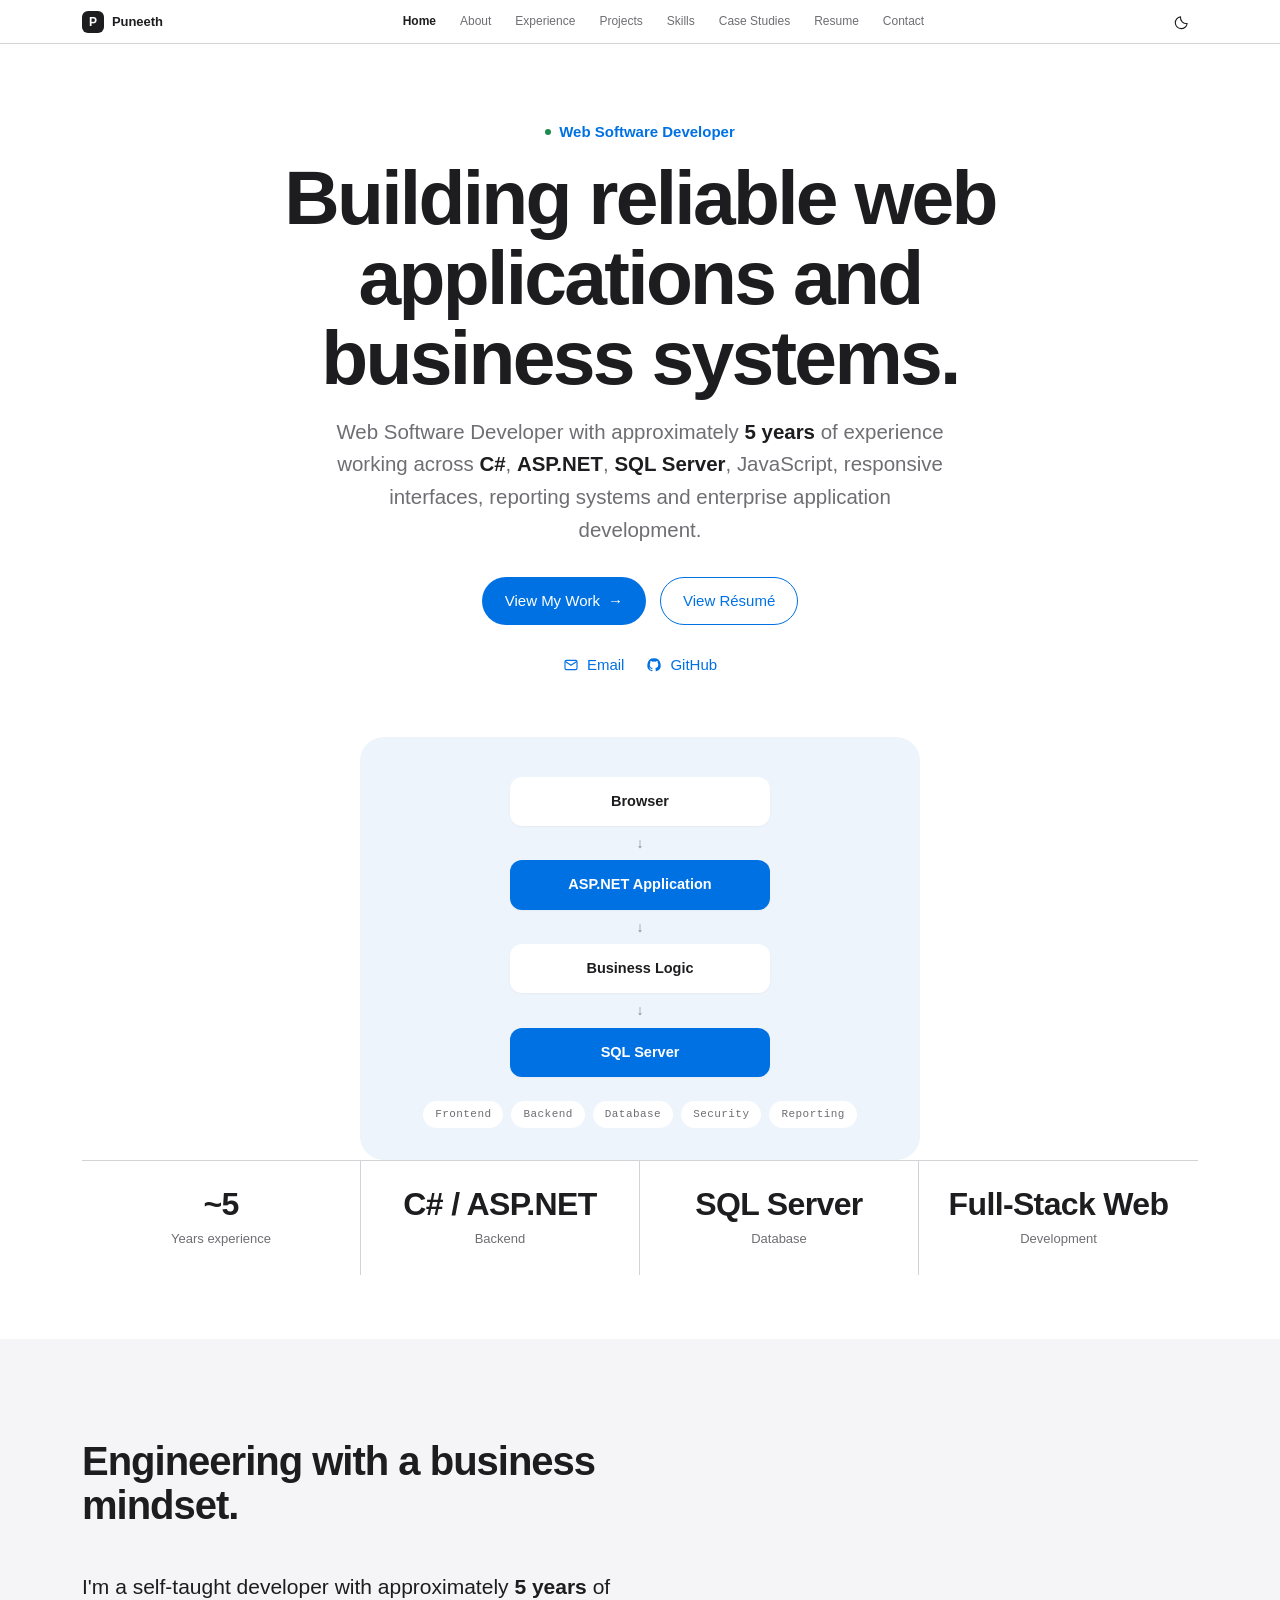
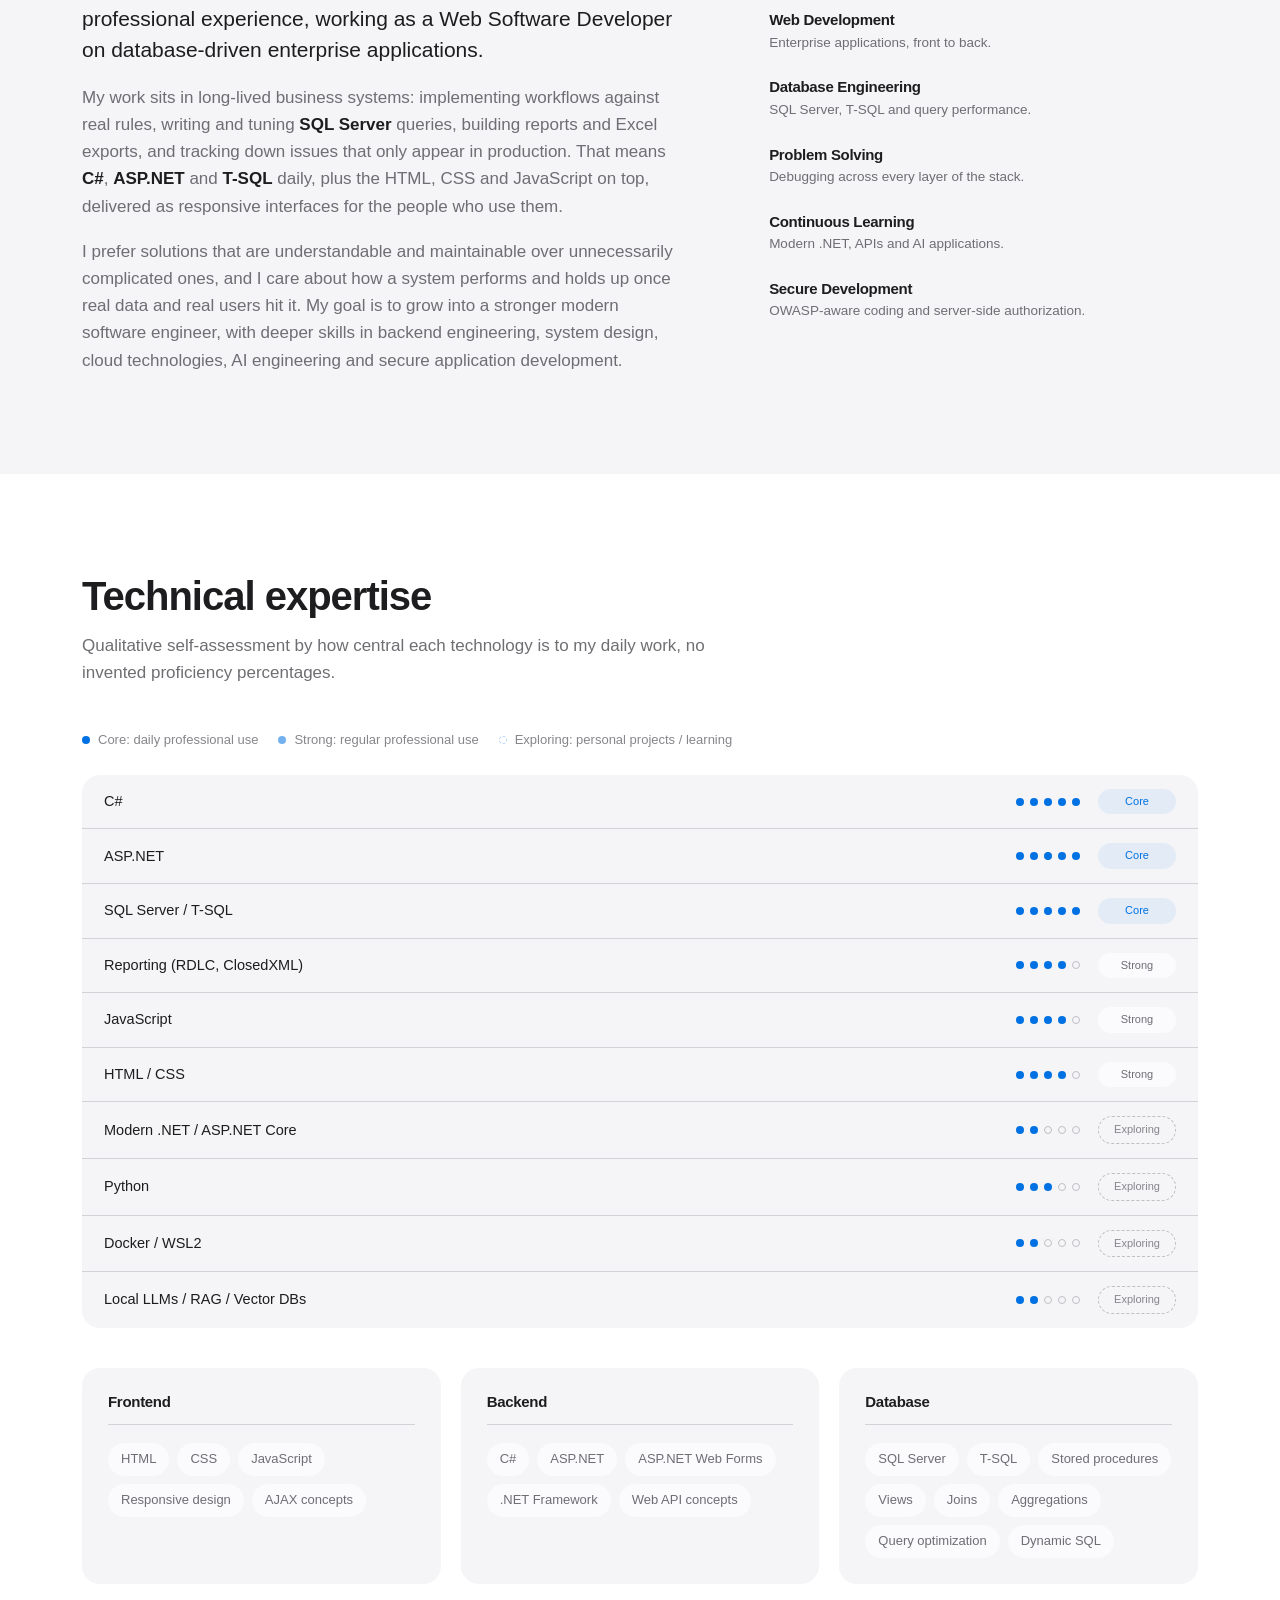
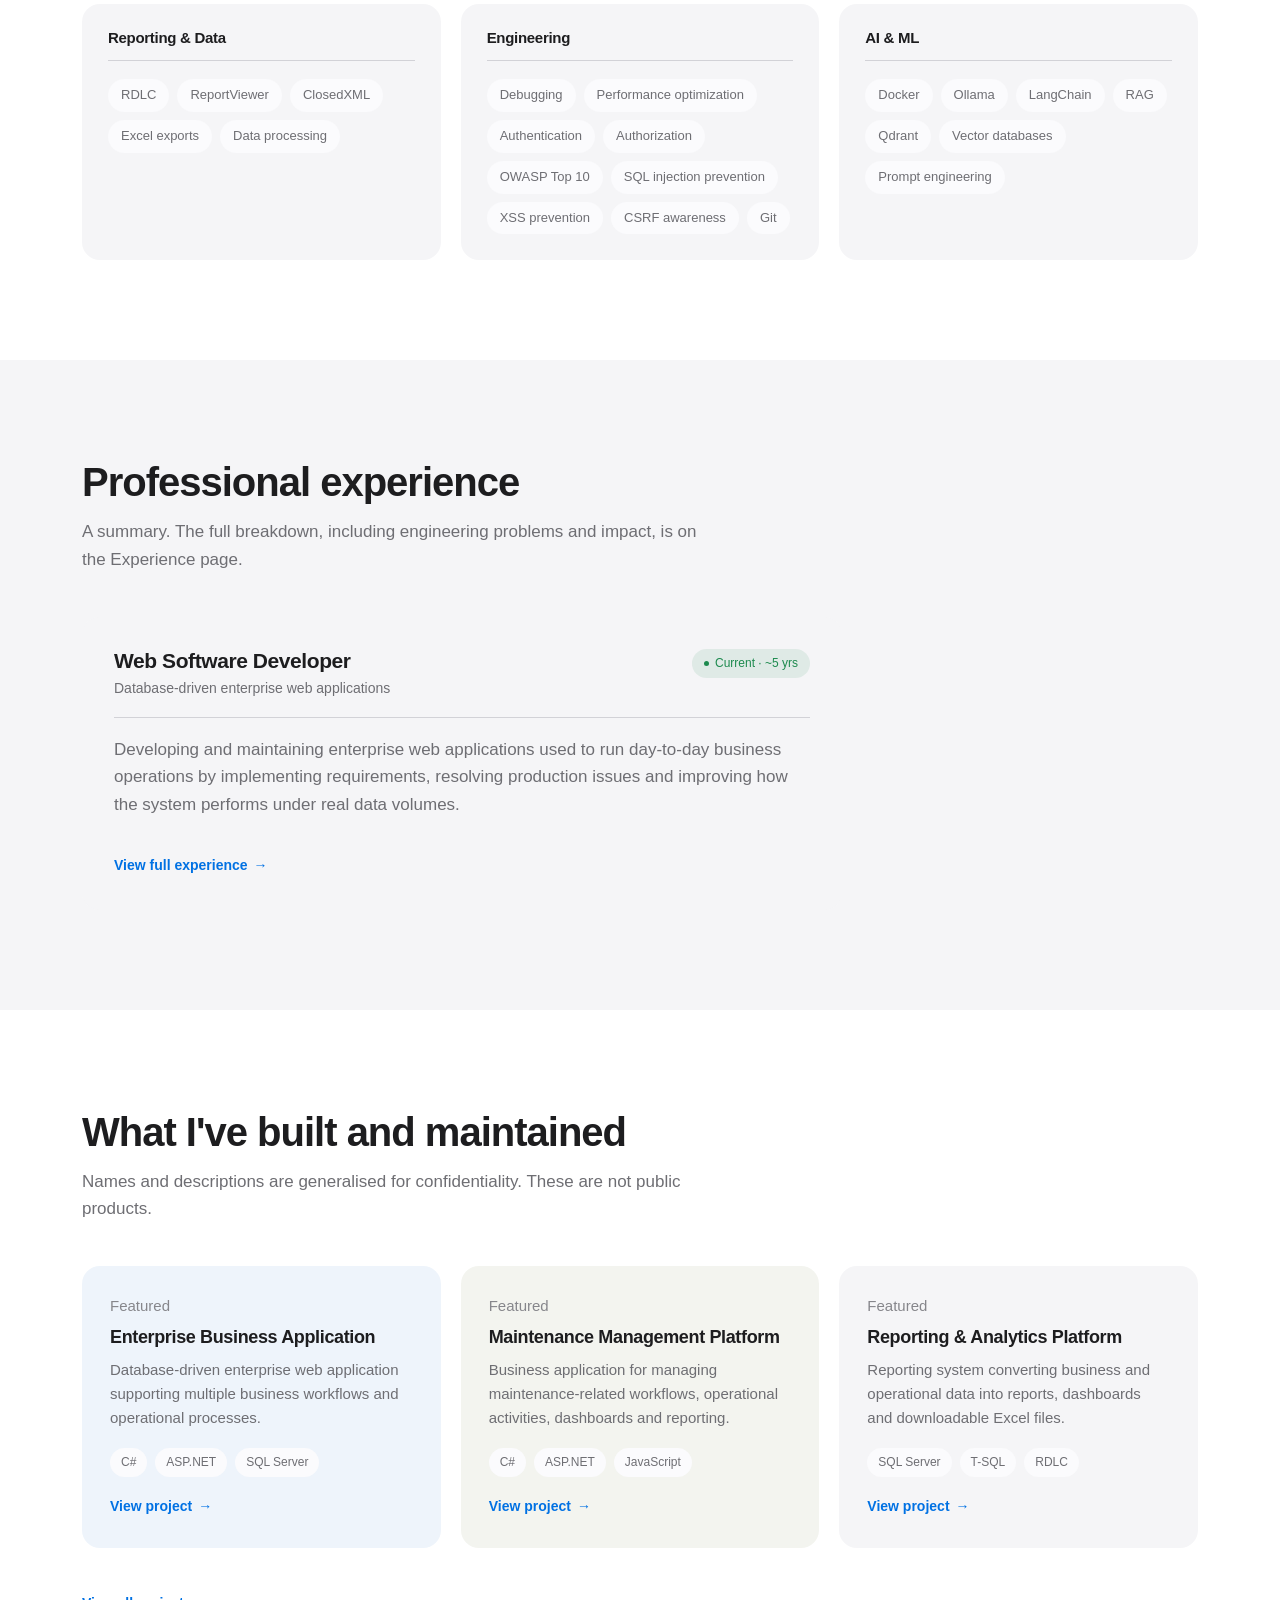
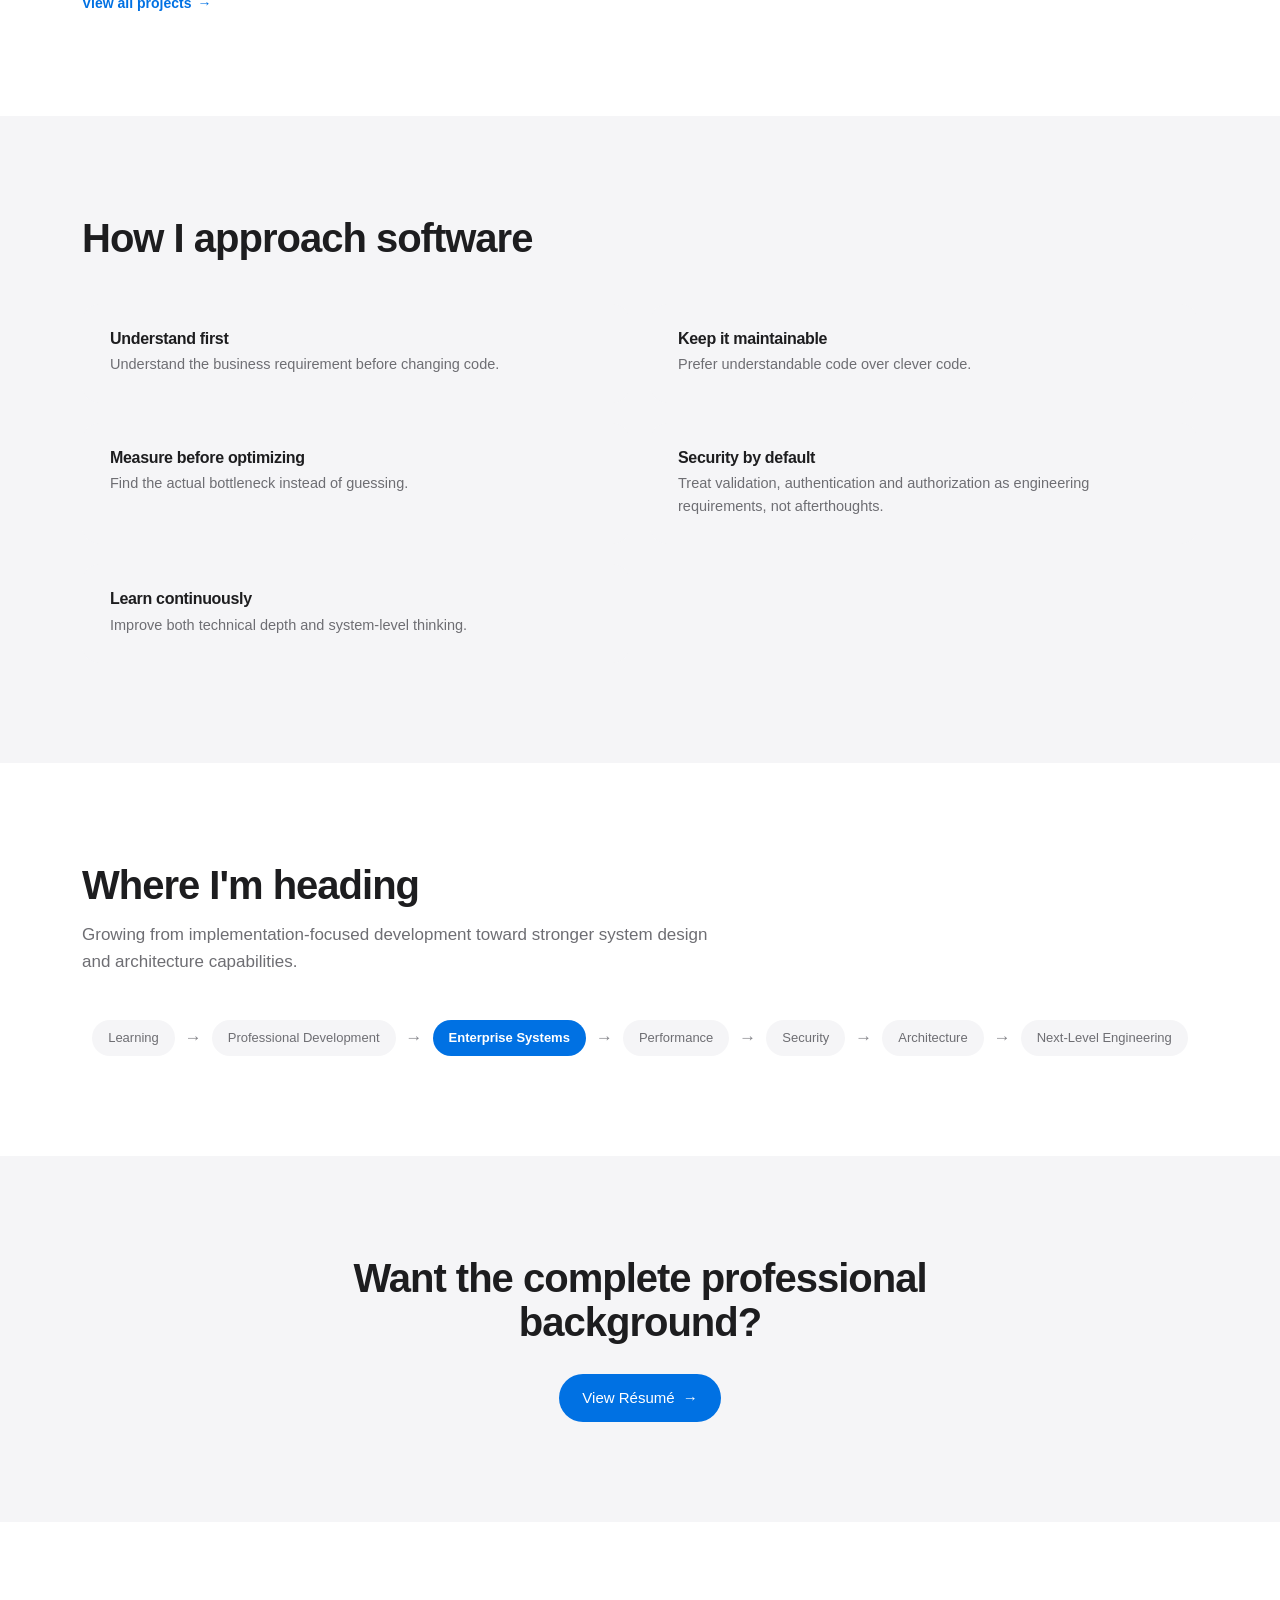
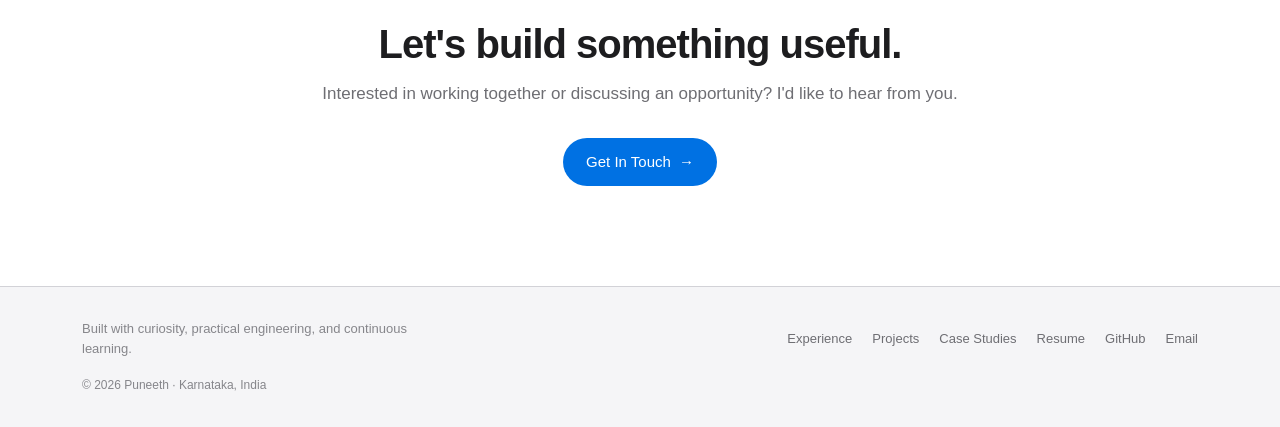
==== commit c8a5c1f8: "Redesign to an Apple-style visual language, fix two real bugs Rework the visual system to match appl" ====
--- a/index.html
+++ b/index.html
@@ -7,7 +7,7 @@
 <title>Puneeth | Web Software Developer</title>
 <meta name="description" content="Puneeth is a Web Software Developer with approximately 5 years of experience building reliable, database-driven enterprise web applications with C#, ASP.NET and SQL Server.">
 <meta name="author" content="Puneeth">
-<meta name="theme-color" content="#0B0C0E">
+<meta name="theme-color" content="#FFFFFF">
 
 <meta property="og:type" content="website">
 <meta property="og:title" content="Puneeth | Web Software Developer">
@@ -19,11 +19,8 @@
 <meta name="twitter:description" content="Web Software Developer with approximately 5 years of experience building reliable, database-driven enterprise web applications.">
 
 <link rel="canonical" href="https://puneeth-prince.github.io/My-Profile/">
-<link rel="icon" href="data:image/svg+xml,%3Csvg xmlns='http://www.w3.org/2000/svg' viewBox='0 0 64 64'%3E%3Crect width='64' height='64' rx='14' fill='%230B0C0E'/%3E%3Ctext x='32' y='44' font-family='Arial,sans-serif' font-weight='800' font-size='32' fill='%235B8DEF' text-anchor='middle'%3EP%3C/text%3E%3C/svg%3E">
-
-<link rel="preconnect" href="https://fonts.googleapis.com">
-<link rel="preconnect" href="https://fonts.gstatic.com" crossorigin>
-<link href="https://fonts.googleapis.com/css2?family=Manrope:wght@400;500;600;700;800&family=JetBrains+Mono:wght@400;500;600&display=swap" rel="stylesheet">
+<link rel="icon" href="data:image/svg+xml,%3Csvg xmlns='http://www.w3.org/2000/svg' viewBox='0 0 64 64'%3E%3Crect width='64' height='64' rx='14' fill='%231D1D1F'/%3E%3Ctext x='32' y='44' font-family='Arial,sans-serif' font-weight='800' font-size='32' fill='%23FFFFFF' text-anchor='middle'%3EP%3C/text%3E%3C/svg%3E">
+
 <link rel="stylesheet" href="style.css">
 
 <script>
--- a/style.css
+++ b/style.css
@@ -1,93 +1,106 @@
 /* ============================================================
    Puneeth - portfolio
-   Premium engineering aesthetic: strong typography, one accent
-   color, restrained motion. Dark-first with an explicit light
-   theme. Multi-page static site, no build step, no framework.
+   Apple-style visual language: native system fonts, huge centered
+   typography, pill buttons, soft tinted panels instead of bordered
+   cards, generous whitespace. Dark-first-agnostic: light is the
+   primary mode (Apple's own marketing pages are light-first), with
+   a true-black dark mode. Multi-page static site, no build step,
+   no framework, no webfonts.
    ============================================================ */
 
 /* ---------- Tokens ---------- */
 :root {
-  --bg:        #0B0C0E;
-  --bg-2:      #101216;
-  --surface:   #15171B;
-  --surface-2: #1B1E23;
-  --glass:     rgba(11, 12, 14, .82);
-  --border:    #23262C;
-  --border-2:  #2E323A;
-
-  --text:      #F2F3F5;
-  --text-2:    #9AA1AC;
-  --text-3:    #676D78;
-
-  --accent:    #5B8DEF;
-  --accent-2:  #7FA6F5;
-  --accent-ink:#06090F;
-  --accent-bg: rgba(91, 141, 239, .1);
-  --accent-ln: rgba(91, 141, 239, .32);
-
-  --ok:        #34D399;
-  --ok-bg:     rgba(52, 211, 153, .12);
-  --wip:       #FBBF24;
-  --wip-bg:    rgba(251, 191, 36, .12);
-
-  --sh-sm: 0 1px 2px rgba(0,0,0,.3);
-  --sh-md: 0 10px 26px rgba(0,0,0,.32);
-  --sh-lg: 0 22px 50px rgba(0,0,0,.4);
-
-  --f-sans: "Manrope", -apple-system, BlinkMacSystemFont, "Segoe UI", Roboto, sans-serif;
-  --f-mono: "JetBrains Mono", ui-monospace, SFMono-Regular, Menlo, Consolas, monospace;
+  --bg:        #FFFFFF;
+  --bg-2:      #F5F5F7;
+  --surface:   #F5F5F7;
+  --surface-2: #FBFBFD;
+  --glass:     rgba(255,255,255,.8);
+  --border:    #D2D2D7;
+  --border-2:  #BFBFC4;
+
+  --text:      #1D1D1F;
+  --text-2:    #6E6E73;
+  --text-3:    #86868B;
+
+  --accent:    #0071E3;
+  --accent-2:  #147CE5;
+  --accent-ink:#FFFFFF;
+  --accent-bg: rgba(0,113,227,.08);
+  --accent-ln: rgba(0,113,227,.28);
+
+  --ok:        #1D8A4E;
+  --ok-bg:     rgba(29,138,78,.1);
+  --wip:       #B25F00;
+  --wip-bg:    rgba(178,95,0,.1);
+
+  --tint-a: #EEF4FB; /* soft blue tint */
+  --tint-b: #F3F4EF; /* soft warm tint */
+  --tint-c: #F5F5F7; /* neutral tint */
+
+  --sh-sm: 0 1px 2px rgba(0,0,0,.04);
+  --sh-md: 0 8px 24px rgba(0,0,0,.06);
+  --sh-lg: 0 20px 50px rgba(0,0,0,.08);
+
+  --f-sans: -apple-system, BlinkMacSystemFont, "SF Pro Display", "SF Pro Text", "Segoe UI", Roboto, Helvetica, Arial, sans-serif;
+  --f-mono: ui-monospace, "SF Mono", "Cascadia Code", Menlo, Consolas, monospace;
 
   --shell: 1160px;
-  --shell-n: 800px;
-  --nav-h: 64px;
-  --r-sm: 8px;
-  --r-md: 12px;
-  --r-lg: 16px;
-  --ease: cubic-bezier(.2, .7, .2, 1);
-}
-
-@media (prefers-color-scheme: light) {
-  :root:not([data-theme="dark"]) {
-    --bg:        #FFFFFF;
-    --bg-2:      #F7F8FA;
-    --surface:   #FFFFFF;
-    --surface-2: #F5F6F8;
-    --glass:     rgba(255,255,255,.86);
-    --border:    #E4E6EA;
-    --border-2:  #D3D6DC;
-
-    --text:      #0B0D10;
-    --text-2:    #525862;
-    --text-3:    #7C828C;
-
-    --accent:    #2354C7;
-    --accent-2:  #3D6BDB;
+  --shell-n: 760px;
+  --nav-h: 44px;
+  --r-sm: 12px;
+  --r-md: 18px;
+  --r-lg: 24px;
+  --pill: 980px;
+  --ease: cubic-bezier(.28, .11, .32, 1);
+}
+
+@media (prefers-color-scheme: dark) {
+  :root:not([data-theme="light"]) {
+    --bg:        #000000;
+    --bg-2:      #000000;
+    --surface:   #1D1D1F;
+    --surface-2: #161617;
+    --glass:     rgba(29,29,31,.78);
+    --border:    #2D2D2F;
+    --border-2:  #3A3A3C;
+
+    --text:      #F5F5F7;
+    --text-2:    #A1A1A6;
+    --text-3:    #6E6E73;
+
+    --accent:    #2997FF;
+    --accent-2:  #52ABFF;
     --accent-ink:#FFFFFF;
-    --accent-bg: rgba(35,84,199,.07);
-    --accent-ln: rgba(35,84,199,.24);
-
-    --ok:        #0F7B54;
-    --ok-bg:     rgba(15,123,84,.10);
-    --wip:       #B45309;
-    --wip-bg:    rgba(180,83,9,.10);
-
-    --sh-sm: 0 1px 2px rgba(16,24,40,.05);
-    --sh-md: 0 10px 24px rgba(16,24,40,.07);
-    --sh-lg: 0 20px 46px rgba(16,24,40,.09);
+    --accent-bg: rgba(41,151,255,.14);
+    --accent-ln: rgba(41,151,255,.36);
+
+    --ok:        #32D74B;
+    --ok-bg:     rgba(50,215,75,.14);
+    --wip:       #FF9F0A;
+    --wip-bg:    rgba(255,159,10,.14);
+
+    --tint-a: #0E1B2B;
+    --tint-b: #1B1B16;
+    --tint-c: #17171A;
+
+    --sh-sm: 0 1px 2px rgba(0,0,0,.5);
+    --sh-md: 0 10px 28px rgba(0,0,0,.5);
+    --sh-lg: 0 24px 56px rgba(0,0,0,.6);
   }
 }
 
-:root[data-theme="light"] {
-  --bg:#FFFFFF; --bg-2:#F7F8FA; --surface:#FFFFFF; --surface-2:#F5F6F8;
-  --glass:rgba(255,255,255,.86); --border:#E4E6EA; --border-2:#D3D6DC;
-  --text:#0B0D10; --text-2:#525862; --text-3:#7C828C;
-  --accent:#2354C7; --accent-2:#3D6BDB; --accent-ink:#FFFFFF;
-  --accent-bg:rgba(35,84,199,.07); --accent-ln:rgba(35,84,199,.24);
-  --ok:#0F7B54; --ok-bg:rgba(15,123,84,.10);
-  --wip:#B45309; --wip-bg:rgba(180,83,9,.10);
-  --sh-sm:0 1px 2px rgba(16,24,40,.05);
-  --sh-md:0 10px 24px rgba(16,24,40,.07);
-  --sh-lg:0 20px 46px rgba(16,24,40,.09);
+:root[data-theme="dark"] {
+  --bg:#000000; --bg-2:#000000; --surface:#1D1D1F; --surface-2:#161617;
+  --glass:rgba(29,29,31,.78); --border:#2D2D2F; --border-2:#3A3A3C;
+  --text:#F5F5F7; --text-2:#A1A1A6; --text-3:#6E6E73;
+  --accent:#2997FF; --accent-2:#52ABFF; --accent-ink:#FFFFFF;
+  --accent-bg:rgba(41,151,255,.14); --accent-ln:rgba(41,151,255,.36);
+  --ok:#32D74B; --ok-bg:rgba(50,215,75,.14);
+  --wip:#FF9F0A; --wip-bg:rgba(255,159,10,.14);
+  --tint-a:#0E1B2B; --tint-b:#1B1B16; --tint-c:#17171A;
+  --sh-sm:0 1px 2px rgba(0,0,0,.5);
+  --sh-md:0 10px 28px rgba(0,0,0,.5);
+  --sh-lg:0 24px 56px rgba(0,0,0,.6);
 }
 
 /* ---------- Reset ---------- */
@@ -107,8 +120,8 @@
   background: var(--bg);
   color: var(--text-2);
   font-family: var(--f-sans);
-  font-size: 16px;
-  line-height: 1.7;
+  font-size: 17px;
+  line-height: 1.6;
   -webkit-font-smoothing: antialiased;
   text-rendering: optimizeLegibility;
   overflow-x: hidden;
@@ -118,9 +131,10 @@
 ul, ol { list-style: none; padding: 0; }
 a { color: inherit; text-decoration: none; }
 img, svg { display: block; max-width: 100%; }
-strong { color: var(--text); font-weight: 700; }
-h1,h2,h3,h4 { color: var(--text); line-height: 1.22; font-weight: 700; letter-spacing: -.01em; }
+strong { color: var(--text); font-weight: 600; }
+h1,h2,h3,h4 { color: var(--text); line-height: 1.1; font-weight: 700; letter-spacing: -.02em; }
 summary::-webkit-details-marker { display: none; }
+code { font-family: var(--f-mono); font-size: .92em; }
 
 :focus-visible { outline: 2px solid var(--accent); outline-offset: 3px; border-radius: 4px; }
 
@@ -133,8 +147,8 @@
 
 .anchor { position: absolute; top: 0; }
 
-.shell { width: 100%; max-width: var(--shell); margin-inline: auto; padding-inline: 28px; }
-.shell-n { width: 100%; max-width: var(--shell-n); margin-inline: auto; padding-inline: 28px; }
+.shell { width: 100%; max-width: var(--shell); margin-inline: auto; padding-inline: 22px; }
+.shell-n { width: 100%; max-width: var(--shell-n); margin-inline: auto; padding-inline: 22px; }
 
 /* ---------- Scroll progress ---------- */
 .progress {
@@ -148,45 +162,35 @@
   transition: transform .1s linear;
 }
 
-/* ---------- Ambient background: fine technical grid only ---------- */
-.ambient { position: fixed; inset: 0; z-index: 0; pointer-events: none; overflow: hidden; }
-.ambient-grid {
-  position: absolute; inset: -10%;
-  background-image:
-    linear-gradient(to right, var(--border) 1px, transparent 1px),
-    linear-gradient(to bottom, var(--border) 1px, transparent 1px);
-  background-size: 64px 64px;
-  opacity: .28;
-  mask-image: radial-gradient(70% 55% at 50% 10%, #000 0%, transparent 76%);
-  -webkit-mask-image: radial-gradient(70% 55% at 50% 10%, #000 0%, transparent 76%);
-}
+/* ---------- Ambient background: off, Apple pages are flat colour ---------- */
+.ambient { display: none; }
 
 main, .nav, .footer { position: relative; z-index: 1; }
 
 /* ---------- Buttons & links ---------- */
 .btn {
-  display: inline-flex; align-items: center; justify-content: center; gap: 9px;
-  padding: 12px 22px; border-radius: var(--r-sm);
-  font-size: 14.5px; font-weight: 600;
+  display: inline-flex; align-items: center; justify-content: center; gap: 8px;
+  padding: 11px 22px; border-radius: var(--pill);
+  font-size: 15px; font-weight: 400;
   border: 1px solid transparent; cursor: pointer; white-space: nowrap;
   touch-action: manipulation;
-  transition: transform .18s var(--ease), box-shadow .18s var(--ease),
-              border-color .18s var(--ease), color .18s var(--ease), background .18s var(--ease);
+  transition: transform .15s var(--ease), box-shadow .15s var(--ease),
+              border-color .15s var(--ease), color .15s var(--ease), background .15s var(--ease);
 }
 .btn svg {
   width: 16px; height: 16px; flex: none;
   fill: none; stroke: currentColor; stroke-width: 1.8;
   stroke-linecap: round; stroke-linejoin: round;
 }
-.btn .arw { transition: transform .18s var(--ease); }
+.btn .arw { transition: transform .15s var(--ease); }
 .btn:hover .arw { transform: translateX(3px); }
 .btn-sm { padding: 8px 16px; font-size: 13.5px; }
 
-.btn-primary { background: var(--accent); color: var(--accent-ink); box-shadow: var(--sh-sm); }
-.btn-primary:hover { background: var(--accent-2); box-shadow: var(--sh-md); transform: translateY(-1px); }
-
-.btn-ghost { background: var(--surface); color: var(--text); border-color: var(--border-2); }
-.btn-ghost:hover { border-color: var(--accent); color: var(--accent); transform: translateY(-1px); }
+.btn-primary { background: var(--accent); color: var(--accent-ink); }
+.btn-primary:hover { background: var(--accent-2); }
+
+.btn-ghost { background: transparent; color: var(--accent); border-color: var(--accent); }
+.btn-ghost:hover { background: var(--accent-bg); }
 
 /* underline grows left to right */
 .ulink { position: relative; }
@@ -199,245 +203,228 @@
 
 .icon-btn {
   display: grid; place-items: center;
-  width: 38px; height: 38px; border-radius: var(--r-sm);
-  background: transparent; border: 1px solid var(--border);
-  color: var(--text-2); cursor: pointer; touch-action: manipulation;
-  transition: color .18s var(--ease), border-color .18s var(--ease), background .18s var(--ease);
-}
-.icon-btn:hover { color: var(--accent); border-color: var(--accent-ln); background: var(--surface); }
+  width: 34px; height: 34px; border-radius: 999px;
+  background: transparent; border: none;
+  color: var(--text); cursor: pointer; touch-action: manipulation;
+  transition: background .15s var(--ease);
+}
+.icon-btn:hover { background: var(--surface-2); }
 .icon-btn svg {
-  width: 18px; height: 18px;
-  fill: none; stroke: currentColor; stroke-width: 1.7;
+  width: 17px; height: 17px;
+  fill: none; stroke: currentColor; stroke-width: 1.6;
   stroke-linecap: round; stroke-linejoin: round;
 }
 
 /* Show the icon for the current theme (sun = light, moon = dark). */
 :root:not([data-theme="light"]) .i-sun { display: none; }
 :root:not([data-theme="light"]) .i-moon { display: block; }
-@media (prefers-color-scheme: light) {
-  :root:not([data-theme="dark"]) .i-sun  { display: block; }
-  :root:not([data-theme="dark"]) .i-moon { display: none; }
+@media (prefers-color-scheme: dark) {
+  :root:not([data-theme="light"]) .i-sun  { display: block; }
+  :root:not([data-theme="light"]) .i-moon { display: none; }
 }
 :root[data-theme="light"] .i-sun  { display: block; }
 :root[data-theme="light"] .i-moon { display: none; }
 :root[data-theme="dark"]  .i-sun  { display: none; }
 :root[data-theme="dark"]  .i-moon { display: block; }
 
-/* ---------- Nav ---------- */
+/* ---------- Nav (Apple: short, small type, always-on translucent bar) ---------- */
 .nav {
   position: sticky; top: 0; z-index: 200; height: var(--nav-h);
-  background: transparent; border-bottom: 1px solid transparent;
-  transition: background .2s var(--ease), border-color .2s var(--ease), backdrop-filter .2s var(--ease);
-}
-.nav.is-stuck {
   background: var(--glass);
-  backdrop-filter: blur(10px); -webkit-backdrop-filter: blur(10px);
-  border-bottom-color: var(--border);
-}
-.nav-inner { display: flex; align-items: center; justify-content: space-between; gap: 20px; height: var(--nav-h); }
-
-.brand { display: inline-flex; align-items: center; gap: 10px; }
+  backdrop-filter: blur(20px) saturate(1.8); -webkit-backdrop-filter: blur(20px) saturate(1.8);
+  border-bottom: 1px solid var(--border);
+}
+.nav-inner { display: flex; align-items: center; justify-content: space-between; gap: 16px; height: var(--nav-h); }
+
+.brand { display: inline-flex; align-items: center; gap: 8px; }
 .brand-mark {
-  display: grid; place-items: center; width: 30px; height: 30px; border-radius: var(--r-sm);
-  background: var(--accent); color: var(--accent-ink);
-  font-weight: 800; font-size: 15px; line-height: 1;
-}
-.brand-text { color: var(--text); font-weight: 700; letter-spacing: -.01em; }
+  display: grid; place-items: center; width: 22px; height: 22px; border-radius: 6px;
+  background: var(--text); color: var(--bg);
+  font-weight: 700; font-size: 12px; line-height: 1;
+}
+.brand-text { color: var(--text); font-weight: 600; font-size: 13px; letter-spacing: -.005em; }
 
 .nav-links { display: flex; gap: 2px; }
 .nav-links a {
-  position: relative; padding: 8px 12px; border-radius: 8px;
-  font-size: 13.5px; font-weight: 500; color: var(--text-3);
-  transition: color .18s var(--ease);
-}
-.nav-links a::after {
-  content: ""; position: absolute; left: 12px; right: 12px; bottom: 2px; height: 2px;
-  border-radius: 2px; background: var(--accent);
-  transform: scaleX(0); transform-origin: left;
-  transition: transform .2s var(--ease);
+  position: relative; padding: 6px 11px; border-radius: 8px;
+  font-size: 12px; font-weight: 400; color: var(--text-2);
+  transition: color .15s var(--ease);
 }
 .nav-links a:hover { color: var(--text); }
-.nav-links a:hover::after { transform: scaleX(1); }
-.nav-links a.is-active { color: var(--accent); }
-.nav-links a.is-active::after { transform: scaleX(1); }
-
-.nav-actions { display: flex; align-items: center; gap: 10px; }
+.nav-links a.is-active { color: var(--text); font-weight: 600; }
+
+.nav-actions { display: flex; align-items: center; gap: 4px; }
 .nav-burger { display: none; }
 
-/* ---------- Page hero (compact, used on interior pages) ---------- */
-.page-hero { padding-block: 64px 40px; border-bottom: 1px solid var(--border); }
-.page-kicker {
-  font-family: var(--f-mono); font-size: 11.5px; letter-spacing: .12em; text-transform: uppercase;
-  color: var(--accent); margin-bottom: 10px;
-}
-.page-title { font-size: clamp(28px, 4vw, 42px); }
-.page-sub { margin-top: 14px; max-width: 62ch; font-size: 16px; }
-.breadcrumb { font-size: 13px; color: var(--text-3); margin-bottom: 18px; display: flex; align-items: center; gap: 8px; }
-.breadcrumb a { color: var(--text-3); transition: color .18s var(--ease); }
+/* ---------- Page hero (compact, interior pages) ---------- */
+.page-hero { padding-block: 88px 56px; text-align: center; background: var(--bg-2); }
+.page-kicker { font-size: 15px; font-weight: 600; color: var(--accent); margin-bottom: 8px; }
+.page-title { font-size: clamp(34px, 5vw, 56px); letter-spacing: -.03em; }
+.page-sub { margin-top: 16px; max-width: 56ch; margin-inline: auto; font-size: 19px; }
+.breadcrumb { font-size: 13px; color: var(--text-3); margin-bottom: 22px; display: flex; align-items: center; justify-content: center; gap: 8px; }
+.breadcrumb a { color: var(--text-3); transition: color .15s var(--ease); }
 .breadcrumb a:hover { color: var(--accent); }
 
-/* ---------- Hero (home) ---------- */
-.hero { padding-block: 72px 64px; }
-.hero-grid { display: grid; grid-template-columns: minmax(0,1.05fr) minmax(0,.95fr); gap: 56px; align-items: center; }
+/* ---------- Hero (home): stacked, centered, Apple promo style ---------- */
+.hero { padding-block: 72px 0; text-align: center; }
+.hero-grid { display: block; }
+.hero-copy { max-width: 720px; margin-inline: auto; }
 
 .eyebrow {
-  display: inline-flex; align-items: center; gap: 9px;
-  padding: 6px 14px; border-radius: 999px;
-  border: 1px solid var(--border); background: var(--surface);
-  font-family: var(--f-mono); font-size: 11px; letter-spacing: .1em; text-transform: uppercase; color: var(--text-2);
-}
-.pulse { width: 7px; height: 7px; border-radius: 50%; background: var(--ok); flex: none; animation: pulse 2.4s ease-out infinite; }
+  display: inline-flex; align-items: center; gap: 8px;
+  font-size: 15px; font-weight: 600; color: var(--accent);
+}
+.pulse { width: 6px; height: 6px; border-radius: 50%; background: var(--ok); flex: none; animation: pulse 2.4s ease-out infinite; }
 @keyframes pulse {
   0%   { box-shadow: 0 0 0 0 color-mix(in srgb, var(--ok) 55%, transparent); }
-  70%  { box-shadow: 0 0 0 7px transparent; }
+  70%  { box-shadow: 0 0 0 6px transparent; }
   100% { box-shadow: 0 0 0 0 transparent; }
 }
 .dotlet { width: 5px; height: 5px; border-radius: 50%; background: currentColor; display: inline-block; margin-right: 6px; }
 
 .hero-name {
-  margin-top: 20px; font-weight: 800;
-  font-size: clamp(34px, 4.6vw, 54px); line-height: 1.08; letter-spacing: -.02em;
-}
-.hero-pitch { margin-top: 18px; max-width: 54ch; font-size: clamp(15.5px, 1.4vw, 17px); }
-
-.hero-cta { display: flex; flex-wrap: wrap; gap: 12px; margin-top: 30px; }
-.hero-links { display: flex; flex-wrap: wrap; gap: 22px; margin-top: 26px; }
-.hero-links a { display: inline-flex; align-items: center; gap: 8px; font-size: 14px; color: var(--text-3); transition: color .18s var(--ease); }
-.hero-links a:hover { color: var(--accent); }
+  margin-top: 14px; font-weight: 700;
+  font-size: clamp(38px, 6vw, 80px); line-height: 1.04; letter-spacing: -.035em;
+}
+.hero-pitch { margin-top: 18px; max-width: 54ch; margin-inline: auto; font-size: clamp(17px, 1.6vw, 21px); color: var(--text-2); }
+
+.hero-cta { display: flex; flex-wrap: wrap; gap: 14px; margin-top: 30px; justify-content: center; }
+.hero-links { display: flex; flex-wrap: wrap; gap: 22px; margin-top: 28px; justify-content: center; }
+.hero-links a { display: inline-flex; align-items: center; gap: 8px; font-size: 15px; color: var(--accent); transition: opacity .15s var(--ease); }
+.hero-links a:hover { opacity: .7; }
 .hero-links svg { width: 16px; height: 16px; fill: none; stroke: currentColor; stroke-width: 1.7; stroke-linecap: round; stroke-linejoin: round; }
 .hero-links svg.fill { fill: currentColor; stroke: none; }
 
-/* ---------- Hero system diagram ---------- */
+/* ---------- Hero system diagram: soft tinted tile below the hero copy ---------- */
 .hero-diagram {
-  border: 1px solid var(--border); border-radius: var(--r-lg);
-  background: var(--surface); padding: 28px 24px; box-shadow: var(--sh-md);
+  margin: 56px auto 0; max-width: 560px;
+  border-radius: var(--r-lg); background: var(--tint-a);
+  padding: 40px 32px 32px;
 }
 .hd-row { display: flex; flex-direction: column; align-items: center; gap: 0; }
 .hd-node {
   width: 100%; max-width: 260px; text-align: center;
   padding: 13px 16px; border-radius: var(--r-sm);
-  background: var(--surface-2); border: 1px solid var(--border-2);
+  background: var(--bg); box-shadow: var(--sh-sm);
   font-weight: 600; font-size: 14.5px; color: var(--text);
 }
-.hd-node.is-key { background: var(--accent-bg); border-color: var(--accent-ln); color: var(--accent); }
+.hd-node.is-key { background: var(--accent); color: var(--accent-ink); }
 .hd-arrow { color: var(--text-3); font-size: 14px; padding-block: 6px; }
-.hd-tags { display: flex; flex-wrap: wrap; gap: 8px; justify-content: center; margin-top: 22px; padding-top: 20px; border-top: 1px solid var(--border); }
+.hd-tags { display: flex; flex-wrap: wrap; gap: 8px; justify-content: center; margin-top: 24px; }
 .hd-tag {
-  font-family: var(--f-mono); font-size: 10.5px; letter-spacing: .06em; text-transform: uppercase;
-  padding: 5px 11px; border-radius: 999px; background: var(--surface-2); border: 1px solid var(--border); color: var(--text-3);
-}
-
-/* ---------- Quick profile strip ---------- */
+  font-family: var(--f-mono); font-size: 11px; letter-spacing: .04em;
+  padding: 5px 12px; border-radius: 999px; background: var(--bg); color: var(--text-2);
+}
+
+/* ---------- Quick profile strip: Apple-style flat number row ---------- */
 .metrics {
   display: grid; grid-template-columns: repeat(4, minmax(0,1fr));
-  gap: 1px; background: var(--border); border: 1px solid var(--border);
-  border-radius: var(--r-md); overflow: hidden;
-}
-.metric { background: var(--surface); padding: 22px 20px; }
-.metric dd { font-size: clamp(22px, 2.6vw, 28px); font-weight: 800; color: var(--text); letter-spacing: -.01em; line-height: 1.1; }
-.metric dt { margin-top: 6px; font-family: var(--f-mono); font-size: 10.5px; letter-spacing: .1em; text-transform: uppercase; color: var(--text-3); }
+  gap: 0; border-top: 1px solid var(--border);
+}
+.metric { padding: 26px 20px; text-align: center; border-right: 1px solid var(--border); }
+.metric:last-child { border-right: none; }
+.metric dd { font-size: clamp(24px, 2.6vw, 32px); font-weight: 700; color: var(--text); letter-spacing: -.02em; line-height: 1.1; }
+.metric dt { margin-top: 6px; font-size: 13px; color: var(--text-2); }
 .count { font-variant-numeric: tabular-nums; }
 
 /* ---------- Section scaffolding ---------- */
-.section { padding-block: 80px; }
-.section-alt { background: color-mix(in srgb, var(--bg-2) 88%, transparent); border-block: 1px solid var(--border); }
-.section-head { margin-bottom: 38px; max-width: 66ch; }
-.section-title { font-size: clamp(24px, 3vw, 34px); }
-.section-sub { margin-top: 12px; font-size: 15.5px; }
+.section { padding-block: 100px; }
+.section-alt { background: var(--bg-2); }
+.section-head { margin-bottom: 44px; max-width: 640px; }
+.section-head:has(+ * > *:only-child), .section[style*="text-align:center"] .section-head { margin-inline: auto; text-align: center; }
+.section-title { font-size: clamp(28px, 3.4vw, 40px); letter-spacing: -.025em; }
+.section-sub { margin-top: 14px; font-size: 17px; }
 
 .micro {
-  font-family: var(--f-mono); font-size: 10.5px; font-weight: 500;
-  letter-spacing: .12em; text-transform: uppercase; color: var(--text-3);
+  font-family: var(--f-mono); font-size: 11px; font-weight: 500;
+  letter-spacing: .06em; text-transform: uppercase; color: var(--text-3);
   padding-bottom: 10px; margin-bottom: 14px; border-bottom: 1px solid var(--border);
 }
-.micro-note { margin-top: 16px; font-size: 13px; font-style: italic; color: var(--text-3); }
-
-/* ---------- Surfaces (shared card look) ---------- */
+.micro-note { margin-top: 16px; font-size: 13px; color: var(--text-3); }
+
+/* ---------- Surfaces: soft tinted panels, no borders/shadows ---------- */
 .panel, .tl-card, .feature, .card, .skill-group, .metric-card {
-  background: var(--surface); border: 1px solid var(--border);
-  border-radius: var(--r-md); box-shadow: var(--sh-sm);
+  background: var(--surface); border: none; border-radius: var(--r-md);
 }
 
 /* ---------- About ---------- */
-.about-grid { display: grid; grid-template-columns: minmax(0,1.3fr) minmax(0,1fr); gap: 48px; align-items: start; }
-.about-copy p + p { margin-top: 16px; }
-.lead { font-size: 17.5px; color: var(--text); }
-
-.pillars { padding: 24px; border-radius: var(--r-lg); }
+.about-grid { display: grid; grid-template-columns: minmax(0,1.3fr) minmax(0,1fr); gap: 56px; align-items: start; }
+.about-copy p + p { margin-top: 18px; }
+.lead { font-size: 21px; color: var(--text); line-height: 1.5; }
+
+.pillars { padding: 28px; }
 .pillar { padding: 13px 4px; }
 .pillar h3 { font-size: 15px; margin-bottom: 3px; }
 .pillar p { font-size: 13.5px; }
-.p-ico { display: inline-block; margin-bottom: 7px; font-family: var(--f-mono); font-size: 10px; letter-spacing: .08em; color: var(--accent); }
-.p-plus { text-align: center; color: var(--text-3); font-size: 14px; line-height: 1; }
-
-.js .pillars.is-in .pillar { animation: fadeUp .5s var(--ease) both; animation-delay: calc(var(--i) * 90ms); }
+.p-ico { display: none; }
+.p-plus { display: none; }
+
+.js .pillars.is-in .pillar { animation: fadeUp .5s var(--ease) both; animation-delay: calc(var(--i) * 80ms); }
 @keyframes fadeUp { from { opacity: 0; transform: translateY(10px); } to { opacity: 1; transform: none; } }
 
 /* ---------- Timeline ---------- */
-.timeline { position: relative; padding-left: 32px; }
-.tl-rail { position: absolute; left: 5px; top: 8px; bottom: 8px; width: 2px; background: var(--border); border-radius: 2px; overflow: hidden; }
-.tl-rail i { display: block; width: 100%; height: 100%; background: var(--accent); transform: scaleY(0); transform-origin: top; }
+.timeline { position: relative; padding-left: 0; }
+.tl-rail { display: none; }
 .tl-item { position: relative; margin-bottom: 20px; }
 .tl-item:last-child { margin-bottom: 0; }
-.tl-dot { position: absolute; left: -32px; top: 26px; width: 11px; height: 11px; border-radius: 50%; background: var(--accent); box-shadow: 0 0 0 4px var(--accent-bg); }
-
-.tl-card { padding: 26px 28px; transition: border-color .2s var(--ease), transform .2s var(--ease), box-shadow .2s var(--ease); }
-.tl-card:hover { border-color: var(--border-2); transform: translateY(-1px); box-shadow: var(--sh-md); }
-.tl-head { display: flex; justify-content: space-between; align-items: flex-start; gap: 16px; flex-wrap: wrap; padding-bottom: 16px; margin-bottom: 16px; border-bottom: 1px solid var(--border); }
-.tl-role { font-size: 19px; }
-.tl-org { margin-top: 5px; font-size: 14px; color: var(--text-3); }
+.tl-dot { display: none; }
+
+.tl-card { padding: 32px; transition: background .2s var(--ease); }
+.tl-head { display: flex; justify-content: space-between; align-items: flex-start; gap: 16px; flex-wrap: wrap; padding-bottom: 18px; margin-bottom: 18px; border-bottom: 1px solid var(--border); }
+.tl-role { font-size: 21px; }
+.tl-org { margin-top: 5px; font-size: 14px; color: var(--text-2); }
 .tl-desc { margin-bottom: 18px; }
 
-.tl-block + .tl-block { margin-top: 22px; }
-.tl-block h4 { font-size: 13px; text-transform: uppercase; letter-spacing: .08em; font-family: var(--f-mono); color: var(--text-3); margin-bottom: 10px; }
+.tl-block + .tl-block { margin-top: 24px; }
+.tl-block h4 { font-size: 12px; text-transform: uppercase; letter-spacing: .06em; font-weight: 600; color: var(--text-3); margin-bottom: 10px; }
 
 /* ---------- Pills / tags ---------- */
 .pill {
   flex: none; display: inline-flex; align-items: center;
-  font-family: var(--f-mono); font-size: 10.5px; letter-spacing: .08em;
-  text-transform: uppercase; padding: 5px 12px; border-radius: 999px;
-  color: var(--text-2); background: var(--surface-2); border: 1px solid var(--border); white-space: nowrap;
-}
-.pill-live { color: var(--ok); background: var(--ok-bg); border-color: transparent; }
-.pill-wip  { color: var(--wip); background: var(--wip-bg); border-color: transparent; }
-
-.tag { font-family: var(--f-mono); font-size: 10.5px; letter-spacing: .1em; text-transform: uppercase; color: var(--text-3); }
+  font-size: 12px; font-weight: 500;
+  padding: 5px 12px; border-radius: 999px;
+  color: var(--text-2); background: var(--surface-2); white-space: nowrap;
+}
+.pill-live { color: var(--ok); background: var(--ok-bg); }
+.pill-wip  { color: var(--wip); background: var(--wip-bg); }
+
+.tag { font-size: 12px; font-weight: 500; color: var(--text-3); }
 .tag-accent { color: var(--accent); display: inline-flex; align-items: center; gap: 8px; }
 
 /* ---------- Lists ---------- */
-.checks li { position: relative; padding-left: 24px; padding-block: 5px; font-size: 14.5px; }
+.checks li { position: relative; padding-left: 22px; padding-block: 5px; font-size: 15px; }
 .checks li::before {
-  content: ""; position: absolute; left: 5px; top: 9px; width: 5px; height: 9px;
+  content: ""; position: absolute; left: 4px; top: 10px; width: 5px; height: 9px;
   border-right: 1.7px solid var(--accent); border-bottom: 1.7px solid var(--accent); transform: rotate(45deg);
 }
-.checks-tight li { padding-block: 3px; font-size: 14px; }
+.checks-tight li { padding-block: 3px; font-size: 14.5px; }
 
 .role-list { display: flex; flex-wrap: wrap; gap: 8px; }
-.role-list li { padding: 6px 12px; border-radius: var(--r-sm); background: var(--surface-2); border: 1px solid var(--border); font-size: 13.5px; color: var(--text); }
+.role-list li { padding: 6px 13px; border-radius: 999px; background: var(--surface-2); font-size: 13.5px; color: var(--text); }
 
 /* ---------- Chips / technology badges ---------- */
 .chips { display: flex; flex-wrap: wrap; gap: 8px; margin-top: 18px; }
 .chips li {
-  font-family: var(--f-mono); padding: 5px 11px; border-radius: 6px; font-size: 12px;
-  color: var(--text-2); background: var(--surface-2); border: 1px solid var(--border); white-space: nowrap;
-  transition: color .18s var(--ease), border-color .18s var(--ease);
-}
-.chips li:hover { color: var(--accent); border-color: var(--accent-ln); }
-.chips-sm li { font-size: 11.5px; padding: 4px 9px; }
+  padding: 6px 13px; border-radius: 999px; font-size: 13px;
+  color: var(--text-2); background: var(--surface-2); white-space: nowrap;
+  transition: color .15s var(--ease), background .15s var(--ease);
+}
+.chips li:hover { color: var(--accent-ink); background: var(--accent); }
+.chips-sm li { font-size: 12px; padding: 5px 11px; }
 
 /* ---------- Feature panel ---------- */
-.feature { position: relative; overflow: hidden; margin-bottom: 22px; padding: 30px 32px; }
-.feature-grid { display: grid; grid-template-columns: minmax(0,1.15fr) minmax(0,.85fr); gap: 32px; }
+.feature { position: relative; overflow: hidden; margin-bottom: 20px; padding: 36px; }
+.feature-grid { display: grid; grid-template-columns: minmax(0,1.15fr) minmax(0,.85fr); gap: 36px; }
 .feature-head { display: flex; justify-content: space-between; align-items: flex-start; gap: 16px; flex-wrap: wrap; }
-.feature-title { margin-top: 8px; font-size: clamp(19px, 2.2vw, 24px); }
+.feature-title { margin-top: 8px; font-size: clamp(20px, 2.2vw, 26px); }
 .feature-sub { margin-top: 12px; max-width: 60ch; }
 
 /* ---------- Disclosure ---------- */
 .disclose { margin-top: 20px; border-top: 1px solid var(--border); padding-top: 16px; }
 .disclose summary {
   display: inline-flex; align-items: center; gap: 9px; cursor: pointer;
-  font-family: var(--f-mono); font-size: 11px; letter-spacing: .1em; text-transform: uppercase;
-  color: var(--accent); list-style: none; transition: gap .18s var(--ease);
+  font-size: 14px; font-weight: 600; color: var(--accent); list-style: none;
+  transition: gap .18s var(--ease);
 }
 .disclose summary:hover { gap: 13px; }
 .chev { width: 7px; height: 7px; border-right: 1.6px solid currentColor; border-bottom: 1.6px solid currentColor; transform: rotate(-45deg); transition: transform .2s var(--ease); margin-bottom: 2px; }
@@ -448,11 +435,11 @@
 /* ---------- Diagram (project/case-study flow) ---------- */
 .diagram { align-self: center; }
 .diagram svg { width: 100%; height: auto; }
-.anode rect { fill: var(--surface-2); stroke: var(--border-2); stroke-width: 1; }
+.anode rect { fill: var(--surface-2); stroke: none; }
 .anode text { fill: var(--text-2); font-family: var(--f-mono); font-size: 11px; text-anchor: middle; }
-.anode-key rect { fill: var(--accent-bg); stroke: var(--accent-ln); }
-.anode-key text { fill: var(--accent); }
-.diagram-cap { margin-top: 10px; text-align: center; font-family: var(--f-mono); font-size: 10px; letter-spacing: .08em; color: var(--text-3); font-style: italic; }
+.anode-key rect { fill: var(--accent); }
+.anode-key text { fill: var(--accent-ink); }
+.diagram-cap { margin-top: 10px; text-align: center; font-size: 12px; color: var(--text-3); }
 
 /* ---------- Cards / grids ---------- */
 .grid-2 { display: grid; grid-template-columns: repeat(2, minmax(0,1fr)); gap: 20px; }
@@ -460,39 +447,41 @@
 .grid-4 { display: grid; grid-template-columns: repeat(4, minmax(0,1fr)); gap: 20px; }
 
 .card {
-  position: relative; padding: 24px;
-  transition: transform .2s var(--ease), border-color .2s var(--ease), box-shadow .2s var(--ease);
-}
-.card:hover { transform: translateY(-3px); border-color: var(--border-2); box-shadow: var(--sh-md); }
-.card-title { margin: 10px 0; font-size: 16.5px; }
-.card p { font-size: 14.5px; }
-.card-idx { font-family: var(--f-mono); font-size: 11px; color: var(--text-3); letter-spacing: .08em; }
-.card-work::after {
-  content: ""; position: absolute; left: 0; right: 0; bottom: 0; height: 2px; background: var(--accent);
-  transform: scaleX(0); transform-origin: left; transition: transform .3s var(--ease); border-radius: 0 0 var(--r-md) var(--r-md);
-}
-.card-work:hover::after { transform: scaleX(1); }
-.card-link { display: inline-flex; align-items: center; gap: 6px; margin-top: 16px; font-size: 13.5px; font-weight: 600; color: var(--accent); }
+  position: relative; padding: 28px;
+  transition: transform .2s var(--ease), background .2s var(--ease);
+}
+.card:hover { transform: translateY(-3px); }
+.card-title { margin: 10px 0; font-size: 18px; }
+.card p { font-size: 15px; }
+.card-idx { font-family: var(--f-mono); font-size: 11px; color: var(--text-3); }
+.card-work::after { display: none; }
+.card-link { display: inline-flex; align-items: center; gap: 6px; margin-top: 18px; font-size: 14px; font-weight: 600; color: var(--accent); }
 .card-link .arw { transition: transform .18s var(--ease); }
 .card:hover .card-link .arw { transform: translateX(3px); }
 
-/* Asymmetric bento: first cell wide, used for 3-item and 5-item feature grids */
+/* Tint rotation for bento-style tiles: soft alternating background colours, Apple's promo-tile look */
+.grid-2 > *:nth-child(4n+1), .grid-3 > *:nth-child(3n+1), .bento-wide > :first-child { background: var(--tint-a); }
+.grid-2 > *:nth-child(4n+2), .grid-3 > *:nth-child(3n+2) { background: var(--tint-b); }
+.grid-2 > *:nth-child(4n+3), .grid-3 > *:nth-child(3n+3) { background: var(--tint-c); }
+.grid-2 > *:nth-child(4n+4) { background: var(--surface); }
+
+/* Asymmetric bento: first cell wide, used for 3-item feature grids */
 .bento-wide { display: grid; grid-template-columns: 1.3fr 1fr; gap: 20px; }
 .bento-wide > :first-child { grid-row: span 2; display: flex; flex-direction: column; justify-content: center; }
 
 /* ---------- Skill depth ---------- */
 .legend { display: flex; flex-wrap: wrap; gap: 20px; margin-bottom: 24px; font-size: 13px; color: var(--text-3); }
 .legend li { display: inline-flex; align-items: center; gap: 8px; }
-.lg { width: 9px; height: 9px; border-radius: 50%; display: inline-block; }
+.lg { width: 8px; height: 8px; border-radius: 50%; display: inline-block; }
 .lg-core { background: var(--accent); }
 .lg-strong { background: color-mix(in srgb, var(--accent) 55%, transparent); }
 .lg-explore { background: transparent; border: 1px dashed var(--accent-ln); }
 
-.depth { margin-bottom: 40px; border: 1px solid var(--border); border-radius: var(--r-md); overflow: hidden; background: var(--surface); }
-.dep { display: grid; grid-template-columns: minmax(0,1fr) auto auto; align-items: center; gap: 18px; padding: 13px 20px; transition: background .18s var(--ease); }
+.depth { margin-bottom: 40px; border-radius: var(--r-md); overflow: hidden; background: var(--surface); }
+.dep { display: grid; grid-template-columns: minmax(0,1fr) auto auto; align-items: center; gap: 18px; padding: 14px 22px; transition: background .15s var(--ease); }
 .dep + .dep { border-top: 1px solid var(--border); }
 .dep:hover { background: var(--surface-2); }
-.dep-name { font-size: 14px; color: var(--text); font-weight: 500; }
+.dep-name { font-size: 14.5px; color: var(--text); font-weight: 500; }
 
 .dep-dots { display: inline-flex; gap: 6px; }
 .dep-dots i { width: 8px; height: 8px; border-radius: 50%; background: var(--border-2); transform: scale(.4); opacity: 0; }
@@ -501,88 +490,81 @@
 .js .depth.is-in .dep-dots i { animation: pop .35s var(--ease) both; animation-delay: calc(var(--i, 0) * 50ms + var(--j) * 45ms); }
 @keyframes pop { to { transform: scale(1); opacity: 1; } }
 
-.dep-tag { font-family: var(--f-mono); font-size: 9.5px; letter-spacing: .08em; text-transform: uppercase; padding: 4px 10px; border-radius: 999px; min-width: 78px; text-align: center; }
+.dep-tag { font-size: 11px; font-weight: 500; padding: 4px 11px; border-radius: 999px; min-width: 78px; text-align: center; }
 .t-core { color: var(--accent); background: var(--accent-bg); }
-.t-strong { color: var(--text-2); background: var(--surface-2); border: 1px solid var(--border); }
+.t-strong { color: var(--text-2); background: var(--surface-2); }
 .t-explore { color: var(--text-3); background: transparent; border: 1px dashed var(--border-2); }
 
 /* ---------- Skill category groups ---------- */
 .skill-map { display: grid; grid-template-columns: repeat(3, minmax(0,1fr)); gap: 20px; }
-.skill-group { padding: 22px; transition: border-color .2s var(--ease), transform .2s var(--ease), box-shadow .2s var(--ease); }
-.skill-group:hover { border-color: var(--accent-ln); transform: translateY(-3px); box-shadow: var(--sh-md); }
-.skill-head { font-size: 14.5px; padding-bottom: 13px; border-bottom: 1px solid var(--border); color: var(--text); font-weight: 700; }
+.skill-group { padding: 26px; transition: transform .2s var(--ease); }
+.skill-group:hover { transform: translateY(-3px); }
+.skill-head { font-size: 15px; padding-bottom: 14px; border-bottom: 1px solid var(--border); color: var(--text); font-weight: 700; }
 
 /* ---------- Engineering philosophy ---------- */
 .principles { display: grid; grid-template-columns: repeat(2, minmax(0,1fr)); gap: 20px; }
-.principle { padding: 22px 24px; }
-.principle h3 { font-size: 15.5px; margin-bottom: 6px; }
-.principle p { font-size: 14px; }
+.principle { padding: 26px 28px; }
+.principle h3 { font-size: 16px; margin-bottom: 6px; }
+.principle p { font-size: 14.5px; }
 
 /* ---------- Career growth path ---------- */
-.growth { display: flex; flex-wrap: wrap; align-items: center; gap: 10px; margin-top: 8px; }
-.growth-step {
-  font-family: var(--f-mono); font-size: 12px; letter-spacing: .04em;
-  padding: 8px 14px; border-radius: 999px; background: var(--surface); border: 1px solid var(--border); color: var(--text-2);
-}
-.growth-step.is-now { color: var(--accent); border-color: var(--accent-ln); background: var(--accent-bg); font-weight: 600; }
+.growth { display: flex; flex-wrap: wrap; align-items: center; gap: 10px; margin-top: 8px; justify-content: center; }
+.growth-step { font-size: 13px; padding: 8px 16px; border-radius: 999px; background: var(--surface); color: var(--text-2); }
+.growth-step.is-now { color: var(--accent-ink); background: var(--accent); font-weight: 600; }
 .growth-arrow { color: var(--text-3); }
 
 /* ---------- Currently building ---------- */
-.building { margin-top: 22px; padding: 28px 30px; }
+.building { margin-top: 20px; padding: 32px; }
 .build-head { display: flex; justify-content: space-between; align-items: center; gap: 14px; flex-wrap: wrap; }
-.build-title { margin: 12px 0 8px; font-size: 20px; }
-.build-bar { margin-top: 18px; height: 4px; border-radius: 4px; background: var(--surface-2); border: 1px solid var(--border); overflow: hidden; }
+.build-title { margin: 12px 0 8px; font-size: 21px; }
+.build-bar { margin-top: 18px; height: 4px; border-radius: 4px; background: var(--surface-2); overflow: hidden; }
 .build-bar i { display: block; width: 34%; height: 100%; border-radius: 4px; background: var(--accent); animation: indet 2.4s var(--ease) infinite; }
 @keyframes indet { 0% { transform: translateX(-110%); } 100% { transform: translateX(320%); } }
 
 /* ---------- Contact ---------- */
 .portrait {
-  width: 72px; height: 72px; border-radius: 50%; object-fit: cover;
-  margin-bottom: 16px; background: var(--surface);
-  box-shadow: 0 0 0 1px var(--border), var(--sh-sm);
-  filter: grayscale(1) contrast(1.05);
+  width: 76px; height: 76px; border-radius: 50%; object-fit: cover;
+  margin-bottom: 16px; filter: grayscale(1) contrast(1.05);
 }
 .contact-grid { display: grid; grid-template-columns: minmax(0,1fr) minmax(0,1.5fr); gap: 48px; align-items: start; }
-.cname { font-weight: 800; font-size: 28px; color: var(--text); line-height: 1.15; }
-.crole { margin-top: 6px; color: var(--text); font-weight: 500; }
+.cname { font-weight: 700; font-size: 28px; color: var(--text); line-height: 1.15; letter-spacing: -.02em; }
+.crole { margin-top: 6px; color: var(--text-2); font-weight: 500; }
 .cloc { margin-top: 2px; font-size: 14px; color: var(--text-3); }
 
 .contact-list { border-top: 1px solid var(--border); }
 .contact-list li { border-bottom: 1px solid var(--border); }
-.contact-list a { display: grid; grid-template-columns: 100px minmax(0,1fr) auto; align-items: center; gap: 18px; padding: 18px 4px; transition: padding .2s var(--ease), color .18s var(--ease); }
+.contact-list a { display: grid; grid-template-columns: 100px minmax(0,1fr) auto; align-items: center; gap: 18px; padding: 20px 4px; transition: padding .2s var(--ease); }
 .contact-list a:hover { padding-left: 12px; }
-.ck { font-family: var(--f-mono); font-size: 10px; letter-spacing: .1em; text-transform: uppercase; color: var(--text-3); }
-.cv { font-size: 16px; font-weight: 500; color: var(--text); transition: color .18s var(--ease); }
+.ck { font-size: 12px; color: var(--text-3); }
+.cv { font-size: 17px; font-weight: 500; color: var(--text); transition: color .15s var(--ease); }
 .contact-list a:hover .cv { color: var(--accent); }
 .carrow { color: var(--accent); opacity: 0; transform: translateX(-6px); transition: opacity .2s var(--ease), transform .2s var(--ease); }
 .contact-list a:hover .carrow { opacity: 1; transform: translateX(0); }
 
 /* ---------- Footer ---------- */
-.footer { border-top: 1px solid var(--border); padding-block: 32px; background: color-mix(in srgb, var(--bg-2) 88%, transparent); }
+.footer { border-top: 1px solid var(--border); padding-block: 32px; background: var(--bg-2); }
 .footer-inner { display: flex; flex-wrap: wrap; align-items: center; justify-content: space-between; gap: 16px; }
-.footer-line { font-size: 14px; max-width: 46ch; }
-.footer-links { display: flex; gap: 20px; font-size: 14px; }
-.footer-links a { color: var(--text-3); transition: color .18s var(--ease); }
+.footer-line { font-size: 13px; color: var(--text-3); max-width: 46ch; }
+.footer-links { display: flex; gap: 20px; font-size: 13px; }
+.footer-links a { color: var(--text-2); transition: color .15s var(--ease); }
 .footer-links a:hover { color: var(--accent); }
-.footer-meta { width: 100%; font-family: var(--f-mono); font-size: 11px; color: var(--text-3); letter-spacing: .04em; }
+.footer-meta { width: 100%; font-size: 12px; color: var(--text-3); }
 
 /* ---------- Reveal (JS-gated: no-JS shows everything) ---------- */
-.js .reveal { opacity: 0; transform: translateY(14px); }
+.js .reveal { opacity: 0; transform: translateY(12px); }
 .js .reveal.is-in { opacity: 1; transform: none; transition: opacity .5s var(--ease), transform .5s var(--ease); }
 
 /* ---------- Reduced motion ---------- */
 @media (prefers-reduced-motion: reduce) {
   html { scroll-behavior: auto; }
   .js .reveal { opacity: 1; transform: none; }
-  .pulse, .build-bar i, .aline { animation: none !important; }
+  .pulse, .build-bar i { animation: none !important; }
   .js .pillars.is-in .pillar, .js .depth.is-in .dep-dots i { animation: none !important; opacity: 1; transform: none; }
   *, *::before, *::after { animation-duration: .001ms !important; transition-duration: .001ms !important; }
 }
 
 /* ---------- Responsive ---------- */
 @media (max-width: 1024px) {
-  .hero-grid { grid-template-columns: 1fr; gap: 40px; }
-  .hero-diagram { max-width: 460px; }
   .feature-grid { grid-template-columns: 1fr; gap: 24px; }
   .about-grid, .contact-grid { grid-template-columns: 1fr; gap: 32px; }
   .bento-wide { grid-template-columns: repeat(2, minmax(0,1fr)); }
@@ -596,29 +578,31 @@
   .nav-links {
     position: fixed; inset: var(--nav-h) 0 auto 0;
     flex-direction: column; gap: 2px; padding: 14px 20px 22px;
-    background: var(--glass);
-    backdrop-filter: blur(14px); -webkit-backdrop-filter: blur(14px);
+    /* Solid, not translucent: a semi-transparent panel over a true-black
+       dark background is visually indistinguishable from the page
+       behind it, so text bled through unreadable. */
+    background: var(--surface);
     border-bottom: 1px solid var(--border); box-shadow: var(--sh-lg);
     max-height: calc(100dvh - var(--nav-h)); overflow-y: auto; overscroll-behavior: contain;
     transform: translateY(-8px); opacity: 0; visibility: hidden;
     transition: opacity .2s var(--ease), transform .2s var(--ease), visibility .2s;
   }
   .nav-links.is-open { opacity: 1; visibility: visible; transform: none; }
-  .nav-links a { padding: 12px 14px; font-size: 15px; }
-  .nav-links a::after { display: none; }
+  .nav-links a { padding: 12px 14px; font-size: 16px; }
   .nav-burger { display: grid; }
   .metrics { grid-template-columns: repeat(2, minmax(0,1fr)); }
-  .section, .page-hero { padding-block: 56px; }
+  .metric:nth-child(2) { border-right: none; }
+  .section, .page-hero { padding-block: 64px; }
 }
 
 @media (max-width: 620px) {
   .shell, .shell-n { padding-inline: 20px; }
   .bento-wide, .grid-2, .grid-3, .grid-4, .skill-map { grid-template-columns: 1fr; }
   .bento-wide > :first-child { grid-column: 1; }
-  .hero { padding-block: 48px 52px; }
-  .feature { padding: 22px 18px; }
-  .tl-card { padding: 20px 18px; }
-  .building { padding: 22px 18px; }
+  .hero { padding-block: 48px 0; }
+  .feature { padding: 24px 20px; }
+  .tl-card { padding: 24px 20px; }
+  .building { padding: 24px 20px; }
   .dep { grid-template-columns: 1fr auto; gap: 10px 14px; }
   .dep-tag { grid-column: 2; }
   .dep-dots { grid-column: 1 / -1; }
@@ -634,7 +618,7 @@
   .nav, .skip, .progress, .ambient, .hero-cta, .footer-links, .diagram, .hero-diagram { display: none; }
   body { background: #fff; color: #000; font-size: 11pt; }
   .section, .page-hero { padding-block: 18pt; break-inside: avoid; }
-  .card, .feature, .tl-card, .skill-group, .building { border: 1px solid #ccc; box-shadow: none; break-inside: avoid; }
+  .card, .feature, .tl-card, .skill-group, .building { border: 1px solid #ccc; break-inside: avoid; }
   .js .reveal { opacity: 1 !important; transform: none !important; }
   .disclose-body { display: block !important; }
   .feature-grid { grid-template-columns: 1fr; }
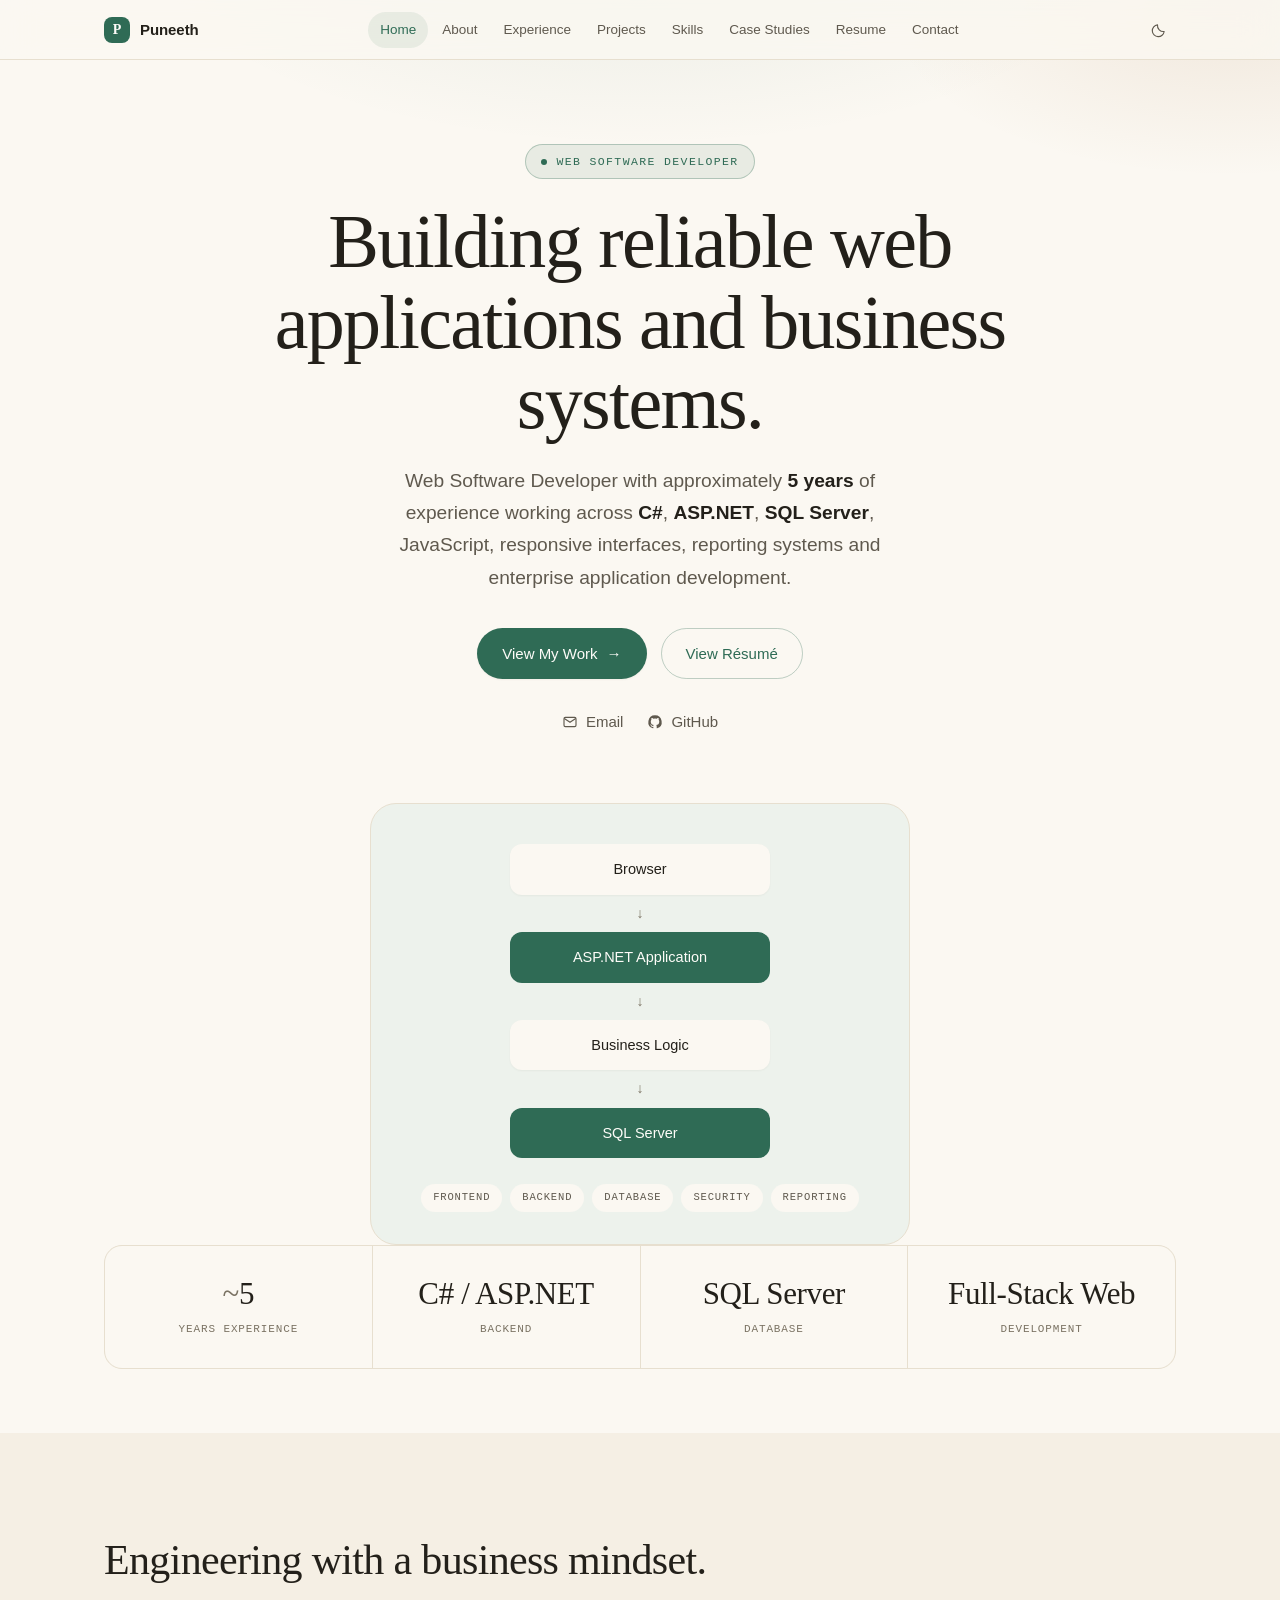
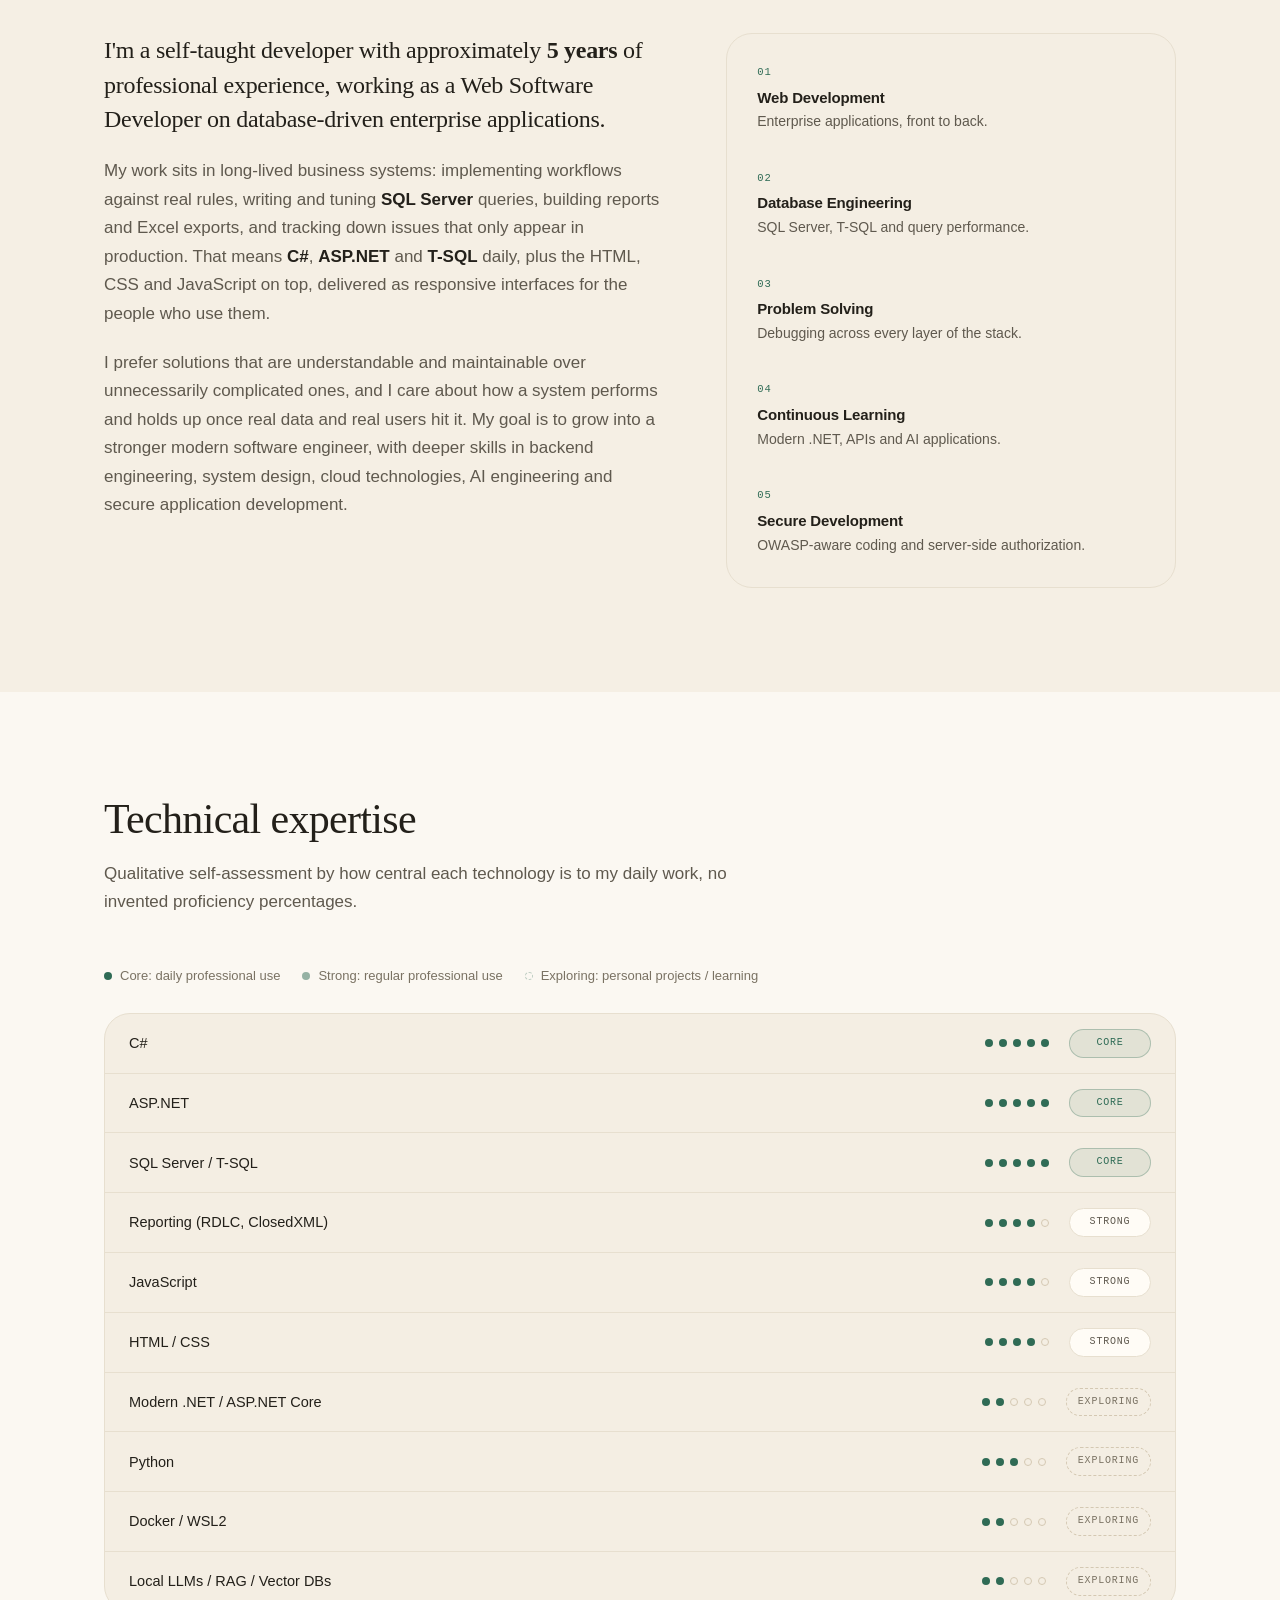
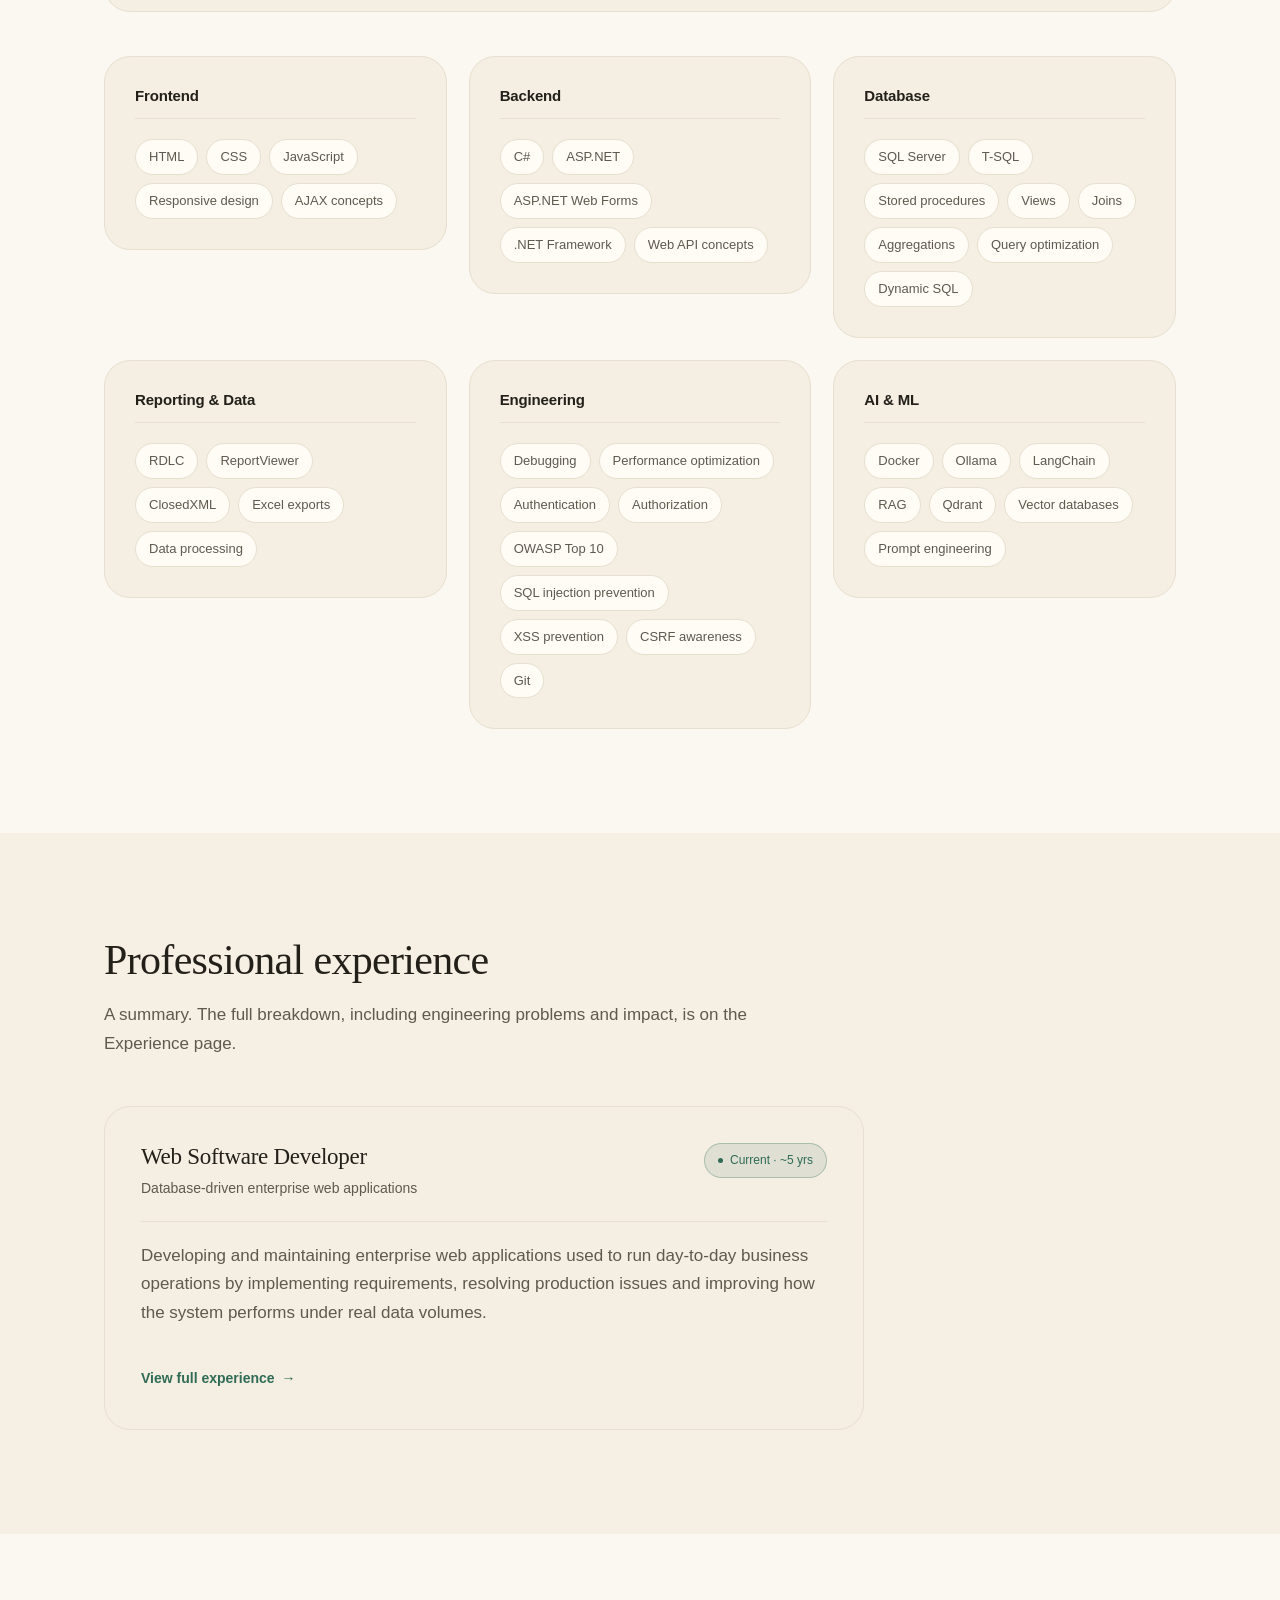
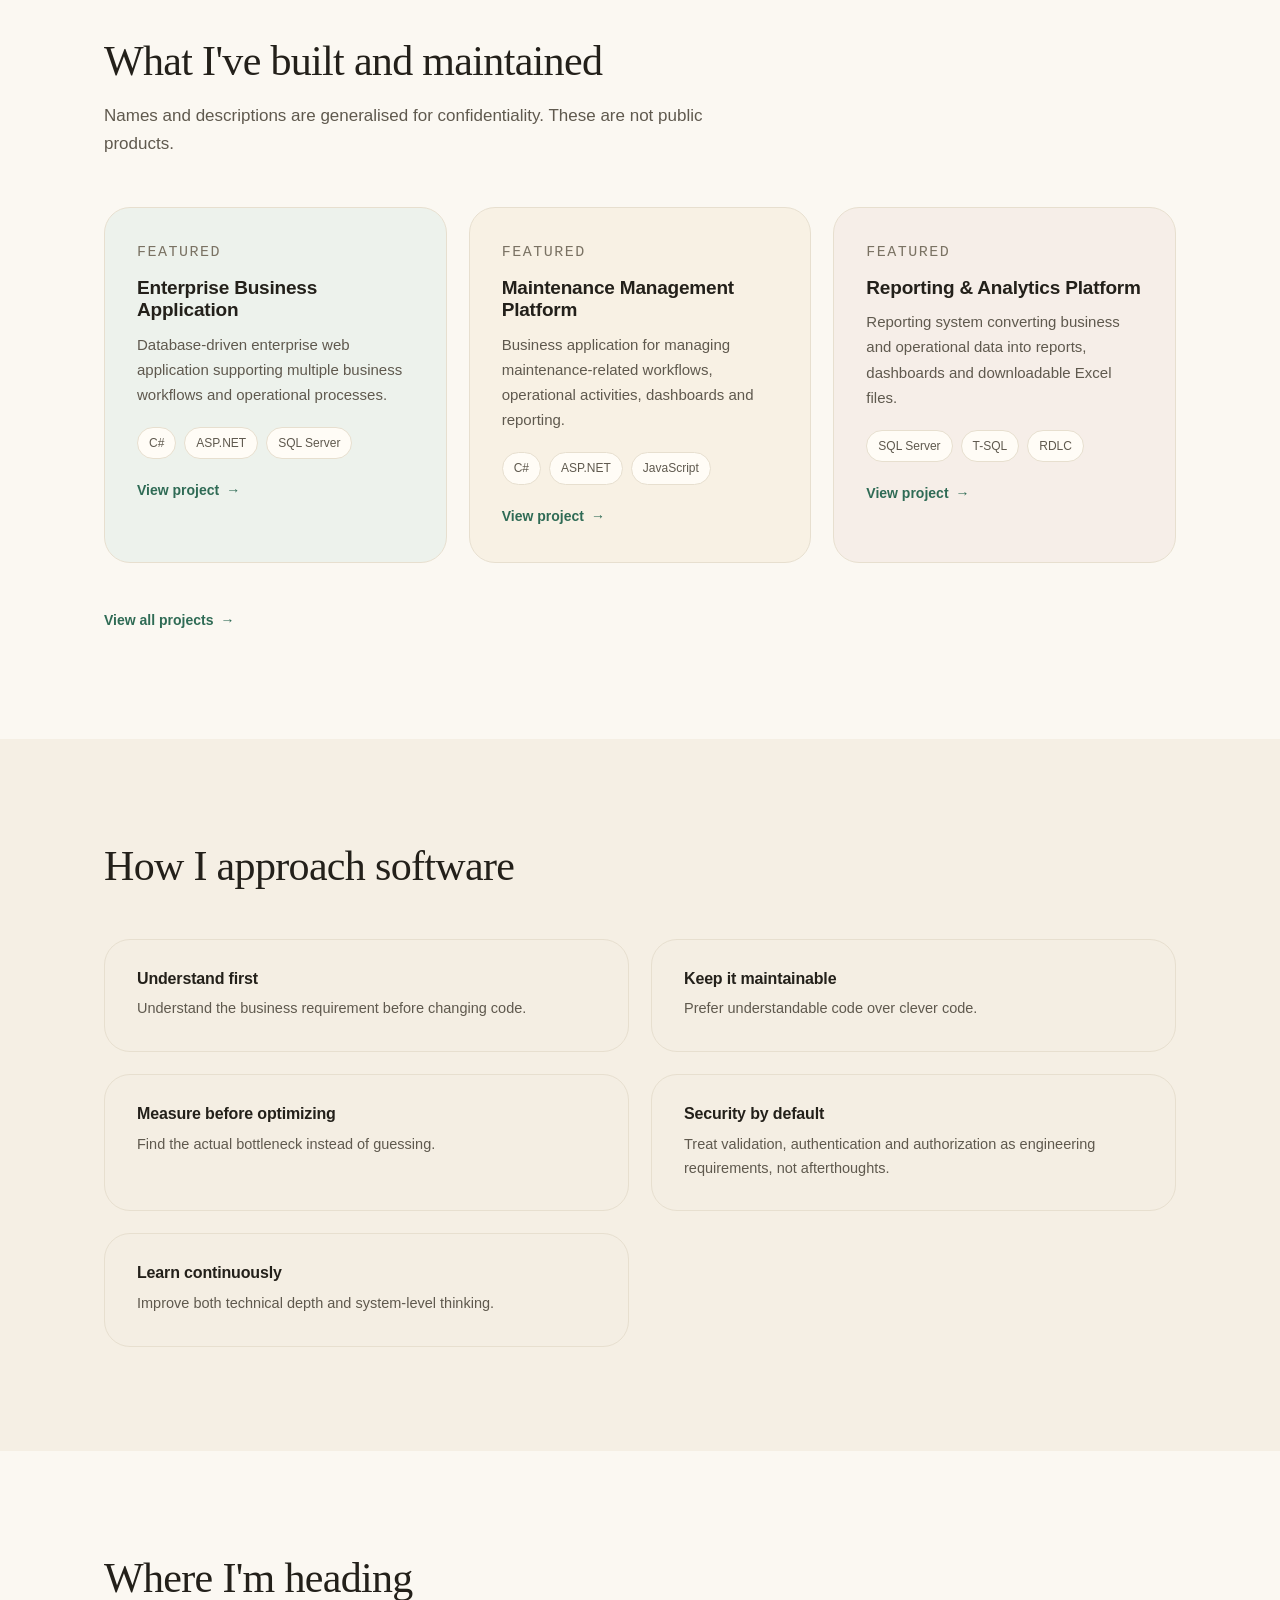
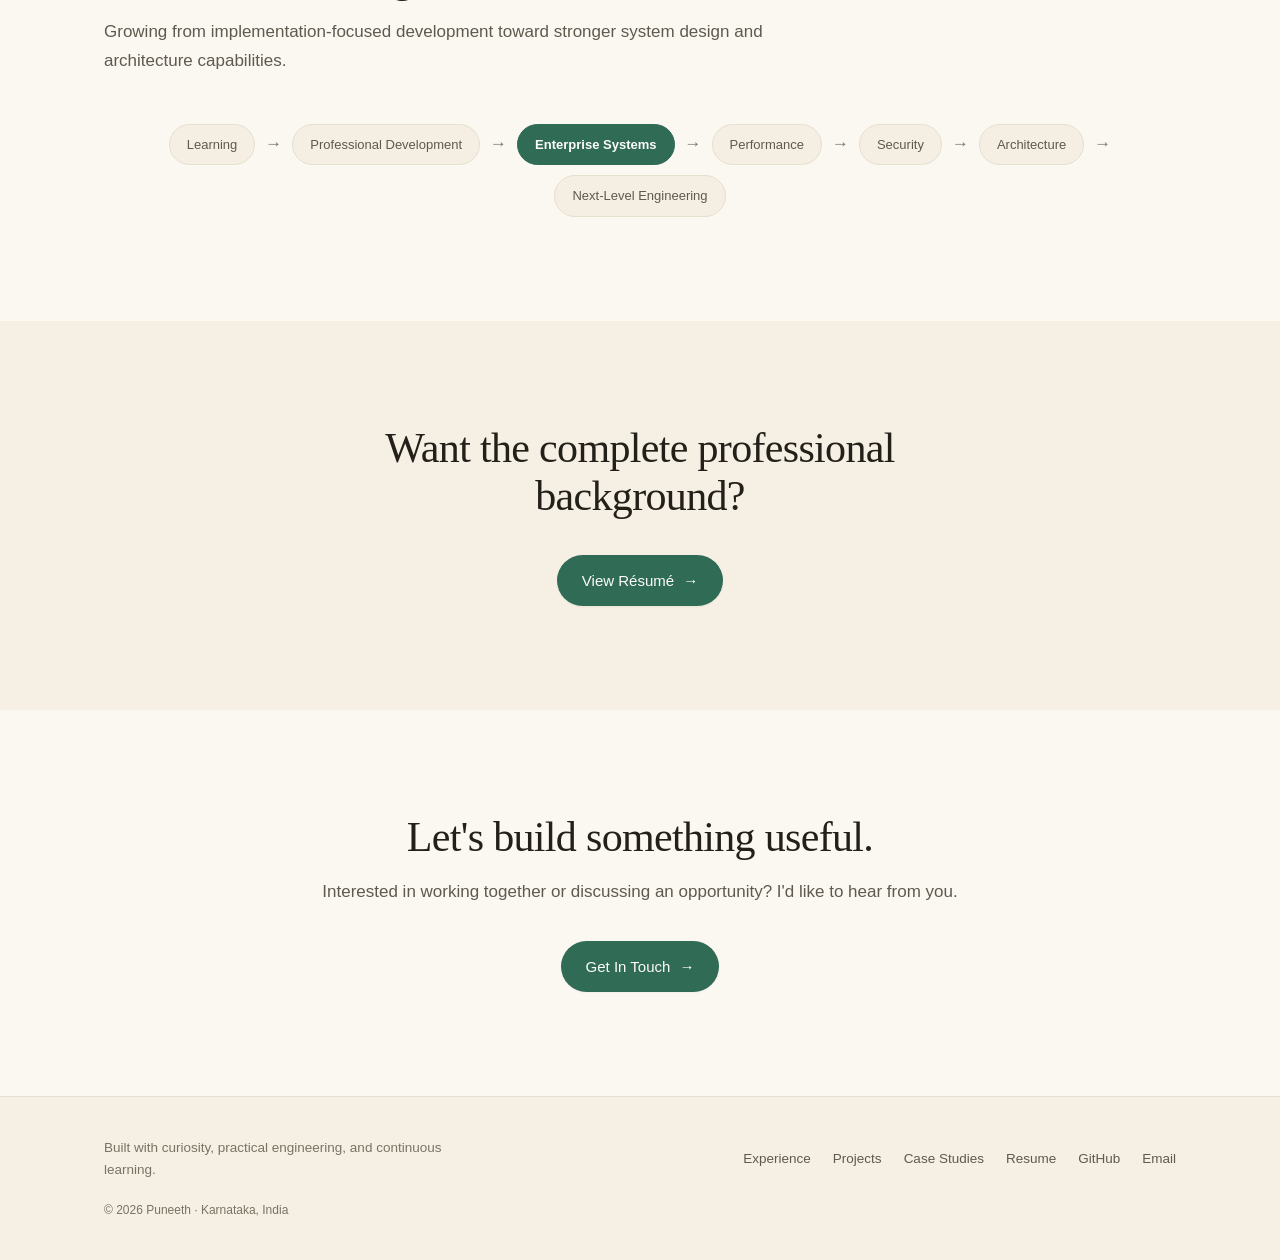
==== commit bc382064: "Redesign to a warm minimal visual language Replace the Apple-neutral palette with a warm paper groun" ====
--- a/index.html
+++ b/index.html
@@ -7,7 +7,8 @@
 <title>Puneeth | Web Software Developer</title>
 <meta name="description" content="Puneeth is a Web Software Developer with approximately 5 years of experience building reliable, database-driven enterprise web applications with C#, ASP.NET and SQL Server.">
 <meta name="author" content="Puneeth">
-<meta name="theme-color" content="#FFFFFF">
+<meta name="theme-color" content="#FBF8F2" media="(prefers-color-scheme: light)">
+<meta name="theme-color" content="#17150F" media="(prefers-color-scheme: dark)">
 
 <meta property="og:type" content="website">
 <meta property="og:title" content="Puneeth | Web Software Developer">
@@ -19,7 +20,7 @@
 <meta name="twitter:description" content="Web Software Developer with approximately 5 years of experience building reliable, database-driven enterprise web applications.">
 
 <link rel="canonical" href="https://puneeth-prince.github.io/My-Profile/">
-<link rel="icon" href="data:image/svg+xml,%3Csvg xmlns='http://www.w3.org/2000/svg' viewBox='0 0 64 64'%3E%3Crect width='64' height='64' rx='14' fill='%231D1D1F'/%3E%3Ctext x='32' y='44' font-family='Arial,sans-serif' font-weight='800' font-size='32' fill='%23FFFFFF' text-anchor='middle'%3EP%3C/text%3E%3C/svg%3E">
+<link rel="icon" href="data:image/svg+xml,%3Csvg xmlns='http://www.w3.org/2000/svg' viewBox='0 0 64 64'%3E%3Crect width='64' height='64' rx='14' fill='%232F6B55'/%3E%3Ctext x='32' y='45' font-family='Georgia,serif' font-weight='700' font-size='34' fill='%23FDFCF8' text-anchor='middle'%3EP%3C/text%3E%3C/svg%3E">
 
 <link rel="stylesheet" href="style.css">
 
--- a/style.css
+++ b/style.css
@@ -1,106 +1,110 @@
 /* ============================================================
    Puneeth - portfolio
-   Apple-style visual language: native system fonts, huge centered
-   typography, pill buttons, soft tinted panels instead of bordered
-   cards, generous whitespace. Dark-first-agnostic: light is the
-   primary mode (Apple's own marketing pages are light-first), with
-   a true-black dark mode. Multi-page static site, no build step,
-   no framework, no webfonts.
+   Warm minimal visual language: warm paper ground, one deep
+   evergreen signature colour, a system serif for display type
+   against a system sans for UI, hairline warm rules, soft
+   rounded surfaces and a lot of air.
+   Light and dark are equal citizens - neither is "primary".
+   The page follows the OS on first visit; the toggle overrides.
+   Multi-page static site, no build step, no framework, no webfonts.
    ============================================================ */
 
-/* ---------- Tokens ---------- */
+/* ---------- Tokens: light (paper) ---------- */
 :root {
-  --bg:        #FFFFFF;
-  --bg-2:      #F5F5F7;
-  --surface:   #F5F5F7;
-  --surface-2: #FBFBFD;
-  --glass:     rgba(255,255,255,.8);
-  --border:    #D2D2D7;
-  --border-2:  #BFBFC4;
-
-  --text:      #1D1D1F;
-  --text-2:    #6E6E73;
-  --text-3:    #86868B;
-
-  --accent:    #0071E3;
-  --accent-2:  #147CE5;
-  --accent-ink:#FFFFFF;
-  --accent-bg: rgba(0,113,227,.08);
-  --accent-ln: rgba(0,113,227,.28);
-
-  --ok:        #1D8A4E;
-  --ok-bg:     rgba(29,138,78,.1);
-  --wip:       #B25F00;
-  --wip-bg:    rgba(178,95,0,.1);
-
-  --tint-a: #EEF4FB; /* soft blue tint */
-  --tint-b: #F3F4EF; /* soft warm tint */
-  --tint-c: #F5F5F7; /* neutral tint */
-
-  --sh-sm: 0 1px 2px rgba(0,0,0,.04);
-  --sh-md: 0 8px 24px rgba(0,0,0,.06);
-  --sh-lg: 0 20px 50px rgba(0,0,0,.08);
-
-  --f-sans: -apple-system, BlinkMacSystemFont, "SF Pro Display", "SF Pro Text", "Segoe UI", Roboto, Helvetica, Arial, sans-serif;
+  --bg:        #FBF8F2;
+  --bg-2:      #F5EFE4;
+  --surface:   #F4EEE3;
+  --surface-2: #FFFCF6;
+  --glass:     rgba(251,248,242,.82);
+  --border:    #E7DFCF;
+  --border-2:  #D4C8B2;
+
+  --text:      #23201A;
+  --text-2:    #5F594E;
+  --text-3:    #7A7263;
+
+  --accent:    #2F6B55;
+  --accent-2:  #235444;
+  --accent-ink:#FDFCF8;
+  --accent-bg: rgba(47,107,85,.09);
+  --accent-ln: rgba(47,107,85,.30);
+
+  --ok:        #2F6B55;
+  --ok-bg:     rgba(47,107,85,.10);
+  --wip:       #9A5F26;
+  --wip-bg:    rgba(154,95,38,.10);
+
+  --tint-a: #EDF2EC; /* sage */
+  --tint-b: #F8F1E4; /* sand */
+  --tint-c: #F6EEE8; /* clay */
+
+  /* Warm-tinted shadows: pure black over paper reads grey and cold. */
+  --sh-sm: 0 1px 2px rgba(72,56,32,.05);
+  --sh-md: 0 8px 24px rgba(72,56,32,.07);
+  --sh-lg: 0 20px 48px rgba(72,56,32,.10);
+
+  --f-display: "Iowan Old Style", "Palatino Linotype", Palatino, "Book Antiqua", Georgia, "Times New Roman", serif;
+  --f-sans: -apple-system, BlinkMacSystemFont, "Segoe UI", Roboto, "Helvetica Neue", Arial, sans-serif;
   --f-mono: ui-monospace, "SF Mono", "Cascadia Code", Menlo, Consolas, monospace;
 
-  --shell: 1160px;
-  --shell-n: 760px;
-  --nav-h: 44px;
+  --shell: 1120px;
+  --shell-n: 720px;
+  --nav-h: 60px;
   --r-sm: 12px;
   --r-md: 18px;
-  --r-lg: 24px;
+  --r-lg: 26px;
   --pill: 980px;
-  --ease: cubic-bezier(.28, .11, .32, 1);
-}
-
+  --ease: cubic-bezier(.32, .08, .24, 1);
+}
+
+/* ---------- Tokens: dark (warm charcoal, not black) ---------- */
 @media (prefers-color-scheme: dark) {
   :root:not([data-theme="light"]) {
-    --bg:        #000000;
-    --bg-2:      #000000;
-    --surface:   #1D1D1F;
-    --surface-2: #161617;
-    --glass:     rgba(29,29,31,.78);
-    --border:    #2D2D2F;
-    --border-2:  #3A3A3C;
-
-    --text:      #F5F5F7;
-    --text-2:    #A1A1A6;
-    --text-3:    #6E6E73;
-
-    --accent:    #2997FF;
-    --accent-2:  #52ABFF;
-    --accent-ink:#FFFFFF;
-    --accent-bg: rgba(41,151,255,.14);
-    --accent-ln: rgba(41,151,255,.36);
-
-    --ok:        #32D74B;
-    --ok-bg:     rgba(50,215,75,.14);
-    --wip:       #FF9F0A;
-    --wip-bg:    rgba(255,159,10,.14);
-
-    --tint-a: #0E1B2B;
-    --tint-b: #1B1B16;
-    --tint-c: #17171A;
-
-    --sh-sm: 0 1px 2px rgba(0,0,0,.5);
-    --sh-md: 0 10px 28px rgba(0,0,0,.5);
-    --sh-lg: 0 24px 56px rgba(0,0,0,.6);
+    --bg:        #17150F;
+    --bg-2:      #1C1913;
+    --surface:   #211E17;
+    --surface-2: #2A261D;
+    --glass:     rgba(23,21,15,.82);
+    --border:    #332F25;
+    --border-2:  #4A4433;
+
+    --text:      #F2ECE0;
+    --text-2:    #B3AB9B;
+    --text-3:    #8B8474;
+
+    --accent:    #8CC9A9;
+    --accent-2:  #A6D8BE;
+    --accent-ink:#15251D;
+    --accent-bg: rgba(140,201,169,.14);
+    --accent-ln: rgba(140,201,169,.35);
+
+    --ok:        #8CC9A9;
+    --ok-bg:     rgba(140,201,169,.14);
+    --wip:       #E0A75F;
+    --wip-bg:    rgba(224,167,95,.14);
+
+    --tint-a: #1B211A;
+    --tint-b: #221E15;
+    --tint-c: #201B17;
+
+    --sh-sm: 0 1px 2px rgba(0,0,0,.45);
+    --sh-md: 0 10px 28px rgba(0,0,0,.45);
+    --sh-lg: 0 24px 56px rgba(0,0,0,.55);
   }
 }
 
 :root[data-theme="dark"] {
-  --bg:#000000; --bg-2:#000000; --surface:#1D1D1F; --surface-2:#161617;
-  --glass:rgba(29,29,31,.78); --border:#2D2D2F; --border-2:#3A3A3C;
-  --text:#F5F5F7; --text-2:#A1A1A6; --text-3:#6E6E73;
-  --accent:#2997FF; --accent-2:#52ABFF; --accent-ink:#FFFFFF;
-  --accent-bg:rgba(41,151,255,.14); --accent-ln:rgba(41,151,255,.36);
-  --ok:#32D74B; --ok-bg:rgba(50,215,75,.14);
-  --wip:#FF9F0A; --wip-bg:rgba(255,159,10,.14);
-  --tint-a:#0E1B2B; --tint-b:#1B1B16; --tint-c:#17171A;
-  --sh-sm:0 1px 2px rgba(0,0,0,.5);
-  --sh-md:0 10px 28px rgba(0,0,0,.5);
-  --sh-lg:0 24px 56px rgba(0,0,0,.6);
+  --bg:#17150F; --bg-2:#1C1913; --surface:#211E17; --surface-2:#2A261D;
+  --glass:rgba(23,21,15,.82); --border:#332F25; --border-2:#4A4433;
+  --text:#F2ECE0; --text-2:#B3AB9B; --text-3:#8B8474;
+  --accent:#8CC9A9; --accent-2:#A6D8BE; --accent-ink:#15251D;
+  --accent-bg:rgba(140,201,169,.14); --accent-ln:rgba(140,201,169,.35);
+  --ok:#8CC9A9; --ok-bg:rgba(140,201,169,.14);
+  --wip:#E0A75F; --wip-bg:rgba(224,167,95,.14);
+  --tint-a:#1B211A; --tint-b:#221E15; --tint-c:#201B17;
+  --sh-sm:0 1px 2px rgba(0,0,0,.45);
+  --sh-md:0 10px 28px rgba(0,0,0,.45);
+  --sh-lg:0 24px 56px rgba(0,0,0,.55);
 }
 
 /* ---------- Reset ---------- */
@@ -110,7 +114,7 @@
 html {
   -webkit-text-size-adjust: 100%;
   scroll-behavior: smooth;
-  scroll-padding-top: calc(var(--nav-h) + 20px);
+  scroll-padding-top: calc(var(--nav-h) + 24px);
   color-scheme: light dark;
 }
 html[data-theme="dark"]  { color-scheme: dark; }
@@ -121,7 +125,7 @@
   color: var(--text-2);
   font-family: var(--f-sans);
   font-size: 17px;
-  line-height: 1.6;
+  line-height: 1.68;
   -webkit-font-smoothing: antialiased;
   text-rendering: optimizeLegibility;
   overflow-x: hidden;
@@ -132,9 +136,17 @@
 a { color: inherit; text-decoration: none; }
 img, svg { display: block; max-width: 100%; }
 strong { color: var(--text); font-weight: 600; }
-h1,h2,h3,h4 { color: var(--text); line-height: 1.1; font-weight: 700; letter-spacing: -.02em; }
+h1,h2,h3,h4 { color: var(--text); line-height: 1.18; font-weight: 600; letter-spacing: -.01em; }
 summary::-webkit-details-marker { display: none; }
 code { font-family: var(--f-mono); font-size: .92em; }
+
+/* Display type: the serif carries the warmth, the sans carries the UI. */
+.hero-name, .page-title, .section-title, .tl-role, .feature-title,
+.build-title, .cname, .lead, .metric dd {
+  font-family: var(--f-display);
+  font-weight: 400;
+  letter-spacing: -.012em;
+}
 
 :focus-visible { outline: 2px solid var(--accent); outline-offset: 3px; border-radius: 4px; }
 
@@ -147,8 +159,8 @@
 
 .anchor { position: absolute; top: 0; }
 
-.shell { width: 100%; max-width: var(--shell); margin-inline: auto; padding-inline: 22px; }
-.shell-n { width: 100%; max-width: var(--shell-n); margin-inline: auto; padding-inline: 22px; }
+.shell { width: 100%; max-width: var(--shell); margin-inline: auto; padding-inline: 24px; }
+.shell-n { width: 100%; max-width: var(--shell-n); margin-inline: auto; padding-inline: 24px; }
 
 /* ---------- Scroll progress ---------- */
 .progress {
@@ -162,53 +174,64 @@
   transition: transform .1s linear;
 }
 
-/* ---------- Ambient background: off, Apple pages are flat colour ---------- */
-.ambient { display: none; }
+/* ---------- Ambient: one soft warm wash at the top of the document.
+   Absolute (not fixed) so it scrolls away instead of following the
+   viewport, which would read as a stuck overlay. ---------- */
+.ambient {
+  position: absolute; inset: 0 0 auto 0; height: 76vh;
+  z-index: 0; pointer-events: none; overflow: hidden;
+}
+.ambient-grid {
+  position: absolute; inset: 0;
+  background:
+    radial-gradient(58% 46% at 50% -10%, var(--accent-bg), transparent 68%),
+    radial-gradient(38% 34% at 96% 2%, var(--wip-bg), transparent 70%);
+}
 
 main, .nav, .footer { position: relative; z-index: 1; }
 
 /* ---------- Buttons & links ---------- */
 .btn {
-  display: inline-flex; align-items: center; justify-content: center; gap: 8px;
-  padding: 11px 22px; border-radius: var(--pill);
-  font-size: 15px; font-weight: 400;
+  display: inline-flex; align-items: center; justify-content: center; gap: 9px;
+  padding: 12px 24px; border-radius: var(--pill);
+  font-size: 15px; font-weight: 500;
   border: 1px solid transparent; cursor: pointer; white-space: nowrap;
   touch-action: manipulation;
-  transition: transform .15s var(--ease), box-shadow .15s var(--ease),
-              border-color .15s var(--ease), color .15s var(--ease), background .15s var(--ease);
+  transition: transform .18s var(--ease), box-shadow .18s var(--ease),
+              border-color .18s var(--ease), color .18s var(--ease), background .18s var(--ease);
 }
 .btn svg {
   width: 16px; height: 16px; flex: none;
   fill: none; stroke: currentColor; stroke-width: 1.8;
   stroke-linecap: round; stroke-linejoin: round;
 }
-.btn .arw { transition: transform .15s var(--ease); }
+.btn .arw { transition: transform .18s var(--ease); }
 .btn:hover .arw { transform: translateX(3px); }
-.btn-sm { padding: 8px 16px; font-size: 13.5px; }
-
-.btn-primary { background: var(--accent); color: var(--accent-ink); }
-.btn-primary:hover { background: var(--accent-2); }
-
-.btn-ghost { background: transparent; color: var(--accent); border-color: var(--accent); }
-.btn-ghost:hover { background: var(--accent-bg); }
+.btn-sm { padding: 9px 17px; font-size: 13.5px; }
+
+.btn-primary { background: var(--accent); color: var(--accent-ink); box-shadow: var(--sh-sm); }
+.btn-primary:hover { background: var(--accent-2); box-shadow: var(--sh-md); transform: translateY(-1px); }
+
+.btn-ghost { background: transparent; color: var(--accent); border-color: var(--accent-ln); }
+.btn-ghost:hover { background: var(--accent-bg); border-color: var(--accent); }
 
 /* underline grows left to right */
 .ulink { position: relative; }
 .ulink::after {
   content: ""; position: absolute; left: 0; right: 0; bottom: -3px; height: 1px;
   background: currentColor; transform: scaleX(0); transform-origin: left;
-  transition: transform .2s var(--ease);
+  transition: transform .22s var(--ease);
 }
 .ulink:hover::after { transform: scaleX(1); }
 
 .icon-btn {
   display: grid; place-items: center;
-  width: 34px; height: 34px; border-radius: 999px;
+  width: 36px; height: 36px; border-radius: 999px;
   background: transparent; border: none;
-  color: var(--text); cursor: pointer; touch-action: manipulation;
-  transition: background .15s var(--ease);
-}
-.icon-btn:hover { background: var(--surface-2); }
+  color: var(--text-2); cursor: pointer; touch-action: manipulation;
+  transition: background .18s var(--ease), color .18s var(--ease);
+}
+.icon-btn:hover { background: var(--surface); color: var(--text); }
 .icon-btn svg {
   width: 17px; height: 17px;
   fill: none; stroke: currentColor; stroke-width: 1.6;
@@ -227,52 +250,61 @@
 :root[data-theme="dark"]  .i-sun  { display: none; }
 :root[data-theme="dark"]  .i-moon { display: block; }
 
-/* ---------- Nav (Apple: short, small type, always-on translucent bar) ---------- */
+/* ---------- Nav ---------- */
 .nav {
   position: sticky; top: 0; z-index: 200; height: var(--nav-h);
   background: var(--glass);
-  backdrop-filter: blur(20px) saturate(1.8); -webkit-backdrop-filter: blur(20px) saturate(1.8);
+  backdrop-filter: blur(18px) saturate(1.5); -webkit-backdrop-filter: blur(18px) saturate(1.5);
   border-bottom: 1px solid var(--border);
 }
-.nav-inner { display: flex; align-items: center; justify-content: space-between; gap: 16px; height: var(--nav-h); }
-
-.brand { display: inline-flex; align-items: center; gap: 8px; }
+/* script.js already toggles .is-stuck past 8px of scroll; give the bar a
+   little lift once it is actually floating over content. */
+.nav.is-stuck { box-shadow: var(--sh-sm); }
+.nav-inner { display: flex; align-items: center; justify-content: space-between; gap: 18px; height: var(--nav-h); }
+
+.brand { display: inline-flex; align-items: center; gap: 10px; }
 .brand-mark {
-  display: grid; place-items: center; width: 22px; height: 22px; border-radius: 6px;
-  background: var(--text); color: var(--bg);
-  font-weight: 700; font-size: 12px; line-height: 1;
-}
-.brand-text { color: var(--text); font-weight: 600; font-size: 13px; letter-spacing: -.005em; }
+  display: grid; place-items: center; width: 26px; height: 26px; border-radius: 8px;
+  background: var(--accent); color: var(--accent-ink);
+  font-family: var(--f-display); font-weight: 600; font-size: 14px; line-height: 1;
+}
+.brand-text { color: var(--text); font-weight: 600; font-size: 15px; letter-spacing: -.005em; }
 
 .nav-links { display: flex; gap: 2px; }
 .nav-links a {
-  position: relative; padding: 6px 11px; border-radius: 8px;
-  font-size: 12px; font-weight: 400; color: var(--text-2);
-  transition: color .15s var(--ease);
-}
-.nav-links a:hover { color: var(--text); }
-.nav-links a.is-active { color: var(--text); font-weight: 600; }
-
-.nav-actions { display: flex; align-items: center; gap: 4px; }
+  position: relative; padding: 7px 12px; border-radius: 999px;
+  font-size: 13.5px; font-weight: 500; color: var(--text-2);
+  transition: color .18s var(--ease), background .18s var(--ease);
+}
+.nav-links a:hover { color: var(--text); background: var(--surface); }
+.nav-links a.is-active { color: var(--accent); background: var(--accent-bg); }
+
+.nav-actions { display: flex; align-items: center; gap: 6px; }
 .nav-burger { display: none; }
 
 /* ---------- Page hero (compact, interior pages) ---------- */
-.page-hero { padding-block: 88px 56px; text-align: center; background: var(--bg-2); }
-.page-kicker { font-size: 15px; font-weight: 600; color: var(--accent); margin-bottom: 8px; }
-.page-title { font-size: clamp(34px, 5vw, 56px); letter-spacing: -.03em; }
-.page-sub { margin-top: 16px; max-width: 56ch; margin-inline: auto; font-size: 19px; }
-.breadcrumb { font-size: 13px; color: var(--text-3); margin-bottom: 22px; display: flex; align-items: center; justify-content: center; gap: 8px; }
-.breadcrumb a { color: var(--text-3); transition: color .15s var(--ease); }
+.page-hero { padding-block: 92px 60px; text-align: center; }
+.page-kicker {
+  font-family: var(--f-mono); font-size: 11.5px; font-weight: 500;
+  letter-spacing: .12em; text-transform: uppercase; color: var(--accent); margin-bottom: 14px;
+}
+.page-title { font-size: clamp(36px, 5vw, 58px); line-height: 1.1; letter-spacing: -.018em; }
+.page-sub { margin-top: 18px; max-width: 56ch; margin-inline: auto; font-size: 18.5px; }
+.breadcrumb { font-size: 13px; color: var(--text-3); margin-bottom: 24px; display: flex; align-items: center; justify-content: center; gap: 8px; }
+.breadcrumb a { color: var(--text-3); transition: color .18s var(--ease); }
 .breadcrumb a:hover { color: var(--accent); }
 
-/* ---------- Hero (home): stacked, centered, Apple promo style ---------- */
-.hero { padding-block: 72px 0; text-align: center; }
+/* ---------- Hero (home) ---------- */
+.hero { padding-block: 84px 0; text-align: center; }
 .hero-grid { display: block; }
-.hero-copy { max-width: 720px; margin-inline: auto; }
+.hero-copy { max-width: 740px; margin-inline: auto; }
 
 .eyebrow {
-  display: inline-flex; align-items: center; gap: 8px;
-  font-size: 15px; font-weight: 600; color: var(--accent);
+  display: inline-flex; align-items: center; gap: 9px;
+  font-family: var(--f-mono); font-size: 11.5px; font-weight: 500;
+  letter-spacing: .12em; text-transform: uppercase; color: var(--accent);
+  padding: 7px 15px; border-radius: 999px;
+  background: var(--accent-bg); border: 1px solid var(--accent-ln);
 }
 .pulse { width: 6px; height: 6px; border-radius: 50%; background: var(--ok); flex: none; animation: pulse 2.4s ease-out infinite; }
 @keyframes pulse {
@@ -280,25 +312,26 @@
   70%  { box-shadow: 0 0 0 6px transparent; }
   100% { box-shadow: 0 0 0 0 transparent; }
 }
-.dotlet { width: 5px; height: 5px; border-radius: 50%; background: currentColor; display: inline-block; margin-right: 6px; }
+.dotlet { width: 5px; height: 5px; border-radius: 50%; background: currentColor; display: inline-block; margin-right: 7px; }
 
 .hero-name {
-  margin-top: 14px; font-weight: 700;
-  font-size: clamp(38px, 6vw, 80px); line-height: 1.04; letter-spacing: -.035em;
-}
-.hero-pitch { margin-top: 18px; max-width: 54ch; margin-inline: auto; font-size: clamp(17px, 1.6vw, 21px); color: var(--text-2); }
-
-.hero-cta { display: flex; flex-wrap: wrap; gap: 14px; margin-top: 30px; justify-content: center; }
-.hero-links { display: flex; flex-wrap: wrap; gap: 22px; margin-top: 28px; justify-content: center; }
-.hero-links a { display: inline-flex; align-items: center; gap: 8px; font-size: 15px; color: var(--accent); transition: opacity .15s var(--ease); }
-.hero-links a:hover { opacity: .7; }
+  margin-top: 22px;
+  font-size: clamp(40px, 6vw, 76px); line-height: 1.06; letter-spacing: -.022em;
+}
+.hero-pitch { margin-top: 22px; max-width: 52ch; margin-inline: auto; font-size: clamp(17px, 1.5vw, 20px); color: var(--text-2); }
+
+.hero-cta { display: flex; flex-wrap: wrap; gap: 14px; margin-top: 34px; justify-content: center; }
+.hero-links { display: flex; flex-wrap: wrap; gap: 24px; margin-top: 30px; justify-content: center; }
+.hero-links a { display: inline-flex; align-items: center; gap: 8px; font-size: 15px; color: var(--text-2); transition: color .18s var(--ease); }
+.hero-links a:hover { color: var(--accent); }
 .hero-links svg { width: 16px; height: 16px; fill: none; stroke: currentColor; stroke-width: 1.7; stroke-linecap: round; stroke-linejoin: round; }
 .hero-links svg.fill { fill: currentColor; stroke: none; }
 
-/* ---------- Hero system diagram: soft tinted tile below the hero copy ---------- */
+/* ---------- Hero system diagram ---------- */
 .hero-diagram {
-  margin: 56px auto 0; max-width: 560px;
+  margin: 64px auto 0; max-width: 540px;
   border-radius: var(--r-lg); background: var(--tint-a);
+  border: 1px solid var(--border);
   padding: 40px 32px 32px;
 }
 .hd-row { display: flex; flex-direction: column; align-items: center; gap: 0; }
@@ -306,57 +339,64 @@
   width: 100%; max-width: 260px; text-align: center;
   padding: 13px 16px; border-radius: var(--r-sm);
   background: var(--bg); box-shadow: var(--sh-sm);
-  font-weight: 600; font-size: 14.5px; color: var(--text);
-}
-.hd-node.is-key { background: var(--accent); color: var(--accent-ink); }
-.hd-arrow { color: var(--text-3); font-size: 14px; padding-block: 6px; }
-.hd-tags { display: flex; flex-wrap: wrap; gap: 8px; justify-content: center; margin-top: 24px; }
+  font-weight: 500; font-size: 14.5px; color: var(--text);
+}
+.hd-node.is-key { background: var(--accent); color: var(--accent-ink); box-shadow: none; }
+.hd-arrow { color: var(--text-3); font-size: 14px; padding-block: 7px; }
+.hd-tags { display: flex; flex-wrap: wrap; gap: 8px; justify-content: center; margin-top: 26px; }
 .hd-tag {
-  font-family: var(--f-mono); font-size: 11px; letter-spacing: .04em;
+  font-family: var(--f-mono); font-size: 10.5px; letter-spacing: .08em; text-transform: uppercase;
   padding: 5px 12px; border-radius: 999px; background: var(--bg); color: var(--text-2);
 }
 
-/* ---------- Quick profile strip: Apple-style flat number row ---------- */
+/* ---------- Quick profile strip ---------- */
 .metrics {
   display: grid; grid-template-columns: repeat(4, minmax(0,1fr));
-  gap: 0; border-top: 1px solid var(--border);
-}
-.metric { padding: 26px 20px; text-align: center; border-right: 1px solid var(--border); }
-.metric:last-child { border-right: none; }
-.metric dd { font-size: clamp(24px, 2.6vw, 32px); font-weight: 700; color: var(--text); letter-spacing: -.02em; line-height: 1.1; }
-.metric dt { margin-top: 6px; font-size: 13px; color: var(--text-2); }
+  gap: 1px; background: var(--border);
+  border: 1px solid var(--border); border-radius: var(--r-md); overflow: hidden;
+}
+.metric { background: var(--bg); padding: 30px 20px; text-align: center; }
+.metric dd { font-size: clamp(24px, 2.6vw, 31px); color: var(--text); line-height: 1.15; }
+.metric dt { margin-top: 8px; font-family: var(--f-mono); font-size: 11px; letter-spacing: .08em; text-transform: uppercase; color: var(--text-3); }
 .count { font-variant-numeric: tabular-nums; }
+.plus { color: var(--text-3); }
 
 /* ---------- Section scaffolding ---------- */
-.section { padding-block: 100px; }
+.section { padding-block: 104px; }
 .section-alt { background: var(--bg-2); }
-.section-head { margin-bottom: 44px; max-width: 640px; }
+.section-head { margin-bottom: 48px; max-width: 660px; }
 .section-head:has(+ * > *:only-child), .section[style*="text-align:center"] .section-head { margin-inline: auto; text-align: center; }
-.section-title { font-size: clamp(28px, 3.4vw, 40px); letter-spacing: -.025em; }
-.section-sub { margin-top: 14px; font-size: 17px; }
+.section-title { font-size: clamp(29px, 3.4vw, 42px); line-height: 1.14; letter-spacing: -.016em; }
+.section-sub { margin-top: 16px; font-size: 17px; }
 
 .micro {
   font-family: var(--f-mono); font-size: 11px; font-weight: 500;
-  letter-spacing: .06em; text-transform: uppercase; color: var(--text-3);
-  padding-bottom: 10px; margin-bottom: 14px; border-bottom: 1px solid var(--border);
-}
-.micro-note { margin-top: 16px; font-size: 13px; color: var(--text-3); }
-
-/* ---------- Surfaces: soft tinted panels, no borders/shadows ---------- */
+  letter-spacing: .1em; text-transform: uppercase; color: var(--text-3);
+  padding-bottom: 12px; margin-bottom: 16px; border-bottom: 1px solid var(--border);
+}
+.micro-note { margin-top: 18px; font-size: 13px; color: var(--text-3); }
+
+/* ---------- Surfaces: soft warm panels with a hairline ---------- */
 .panel, .tl-card, .feature, .card, .skill-group, .metric-card {
-  background: var(--surface); border: none; border-radius: var(--r-md);
+  background: var(--surface);
+  border: 1px solid var(--border);
+  border-radius: var(--r-lg);
 }
 
 /* ---------- About ---------- */
-.about-grid { display: grid; grid-template-columns: minmax(0,1.3fr) minmax(0,1fr); gap: 56px; align-items: start; }
-.about-copy p + p { margin-top: 18px; }
-.lead { font-size: 21px; color: var(--text); line-height: 1.5; }
-
-.pillars { padding: 28px; }
-.pillar { padding: 13px 4px; }
-.pillar h3 { font-size: 15px; margin-bottom: 3px; }
-.pillar p { font-size: 13.5px; }
-.p-ico { display: none; }
+.about-grid { display: grid; grid-template-columns: minmax(0,1.25fr) minmax(0,1fr); gap: 60px; align-items: start; }
+.about-copy p + p { margin-top: 20px; }
+.lead { font-size: clamp(20px, 2vw, 24px); color: var(--text); line-height: 1.45; }
+
+.pillars { padding: 12px 30px; }
+.pillar { padding: 18px 0; }
+.pillar + .pillar { border-top: 1px solid var(--border); }
+.pillar h3 { font-size: 15px; margin-bottom: 4px; }
+.pillar p { font-size: 14px; }
+.p-ico {
+  display: block; font-family: var(--f-mono); font-size: 10.5px;
+  letter-spacing: .1em; color: var(--accent); margin-bottom: 7px;
+}
 .p-plus { display: none; }
 
 .js .pillars.is-in .pillar { animation: fadeUp .5s var(--ease) both; animation-delay: calc(var(--i) * 80ms); }
@@ -365,120 +405,123 @@
 /* ---------- Timeline ---------- */
 .timeline { position: relative; padding-left: 0; }
 .tl-rail { display: none; }
-.tl-item { position: relative; margin-bottom: 20px; }
+.tl-item { position: relative; margin-bottom: 22px; }
 .tl-item:last-child { margin-bottom: 0; }
 .tl-dot { display: none; }
 
-.tl-card { padding: 32px; transition: background .2s var(--ease); }
-.tl-head { display: flex; justify-content: space-between; align-items: flex-start; gap: 16px; flex-wrap: wrap; padding-bottom: 18px; margin-bottom: 18px; border-bottom: 1px solid var(--border); }
-.tl-role { font-size: 21px; }
-.tl-org { margin-top: 5px; font-size: 14px; color: var(--text-2); }
-.tl-desc { margin-bottom: 18px; }
-
-.tl-block + .tl-block { margin-top: 24px; }
-.tl-block h4 { font-size: 12px; text-transform: uppercase; letter-spacing: .06em; font-weight: 600; color: var(--text-3); margin-bottom: 10px; }
+.tl-card { padding: 36px; transition: border-color .2s var(--ease), box-shadow .2s var(--ease); }
+.tl-card:hover { border-color: var(--border-2); box-shadow: var(--sh-sm); }
+.tl-head { display: flex; justify-content: space-between; align-items: flex-start; gap: 16px; flex-wrap: wrap; padding-bottom: 20px; margin-bottom: 20px; border-bottom: 1px solid var(--border); }
+.tl-role { font-size: 23px; line-height: 1.2; }
+.tl-org { margin-top: 6px; font-size: 14px; color: var(--text-2); }
+.tl-desc { margin-bottom: 20px; }
+
+.tl-block + .tl-block { margin-top: 26px; }
+.tl-block h4 { font-family: var(--f-mono); font-size: 11px; text-transform: uppercase; letter-spacing: .1em; font-weight: 500; color: var(--text-3); margin-bottom: 12px; }
 
 /* ---------- Pills / tags ---------- */
 .pill {
   flex: none; display: inline-flex; align-items: center;
   font-size: 12px; font-weight: 500;
-  padding: 5px 12px; border-radius: 999px;
-  color: var(--text-2); background: var(--surface-2); white-space: nowrap;
-}
-.pill-live { color: var(--ok); background: var(--ok-bg); }
-.pill-wip  { color: var(--wip); background: var(--wip-bg); }
-
-.tag { font-size: 12px; font-weight: 500; color: var(--text-3); }
+  padding: 6px 13px; border-radius: 999px;
+  color: var(--text-2); background: var(--surface-2);
+  border: 1px solid var(--border); white-space: nowrap;
+}
+.pill-live { color: var(--ok); background: var(--ok-bg); border-color: var(--accent-ln); }
+.pill-wip  { color: var(--wip); background: var(--wip-bg); border-color: color-mix(in srgb, var(--wip) 30%, transparent); }
+
+.tag { font-family: var(--f-mono); font-size: 10.5px; letter-spacing: .1em; text-transform: uppercase; color: var(--text-3); }
 .tag-accent { color: var(--accent); display: inline-flex; align-items: center; gap: 8px; }
 
 /* ---------- Lists ---------- */
-.checks li { position: relative; padding-left: 22px; padding-block: 5px; font-size: 15px; }
+.checks li { position: relative; padding-left: 24px; padding-block: 6px; font-size: 15px; }
 .checks li::before {
-  content: ""; position: absolute; left: 4px; top: 10px; width: 5px; height: 9px;
+  content: ""; position: absolute; left: 4px; top: 11px; width: 5px; height: 9px;
   border-right: 1.7px solid var(--accent); border-bottom: 1.7px solid var(--accent); transform: rotate(45deg);
 }
-.checks-tight li { padding-block: 3px; font-size: 14.5px; }
+.checks-tight li { padding-block: 4px; font-size: 14.5px; }
 
 .role-list { display: flex; flex-wrap: wrap; gap: 8px; }
-.role-list li { padding: 6px 13px; border-radius: 999px; background: var(--surface-2); font-size: 13.5px; color: var(--text); }
+.role-list li { padding: 7px 14px; border-radius: 999px; background: var(--surface-2); border: 1px solid var(--border); font-size: 13.5px; color: var(--text); }
 
 /* ---------- Chips / technology badges ---------- */
-.chips { display: flex; flex-wrap: wrap; gap: 8px; margin-top: 18px; }
+.chips { display: flex; flex-wrap: wrap; gap: 8px; margin-top: 20px; }
 .chips li {
   padding: 6px 13px; border-radius: 999px; font-size: 13px;
-  color: var(--text-2); background: var(--surface-2); white-space: nowrap;
-  transition: color .15s var(--ease), background .15s var(--ease);
-}
-.chips li:hover { color: var(--accent-ink); background: var(--accent); }
+  color: var(--text-2); background: var(--surface-2);
+  border: 1px solid var(--border); white-space: nowrap;
+  transition: color .18s var(--ease), background .18s var(--ease), border-color .18s var(--ease);
+}
+.chips li:hover { color: var(--accent); background: var(--accent-bg); border-color: var(--accent-ln); }
 .chips-sm li { font-size: 12px; padding: 5px 11px; }
 
 /* ---------- Feature panel ---------- */
-.feature { position: relative; overflow: hidden; margin-bottom: 20px; padding: 36px; }
-.feature-grid { display: grid; grid-template-columns: minmax(0,1.15fr) minmax(0,.85fr); gap: 36px; }
+.feature { position: relative; overflow: hidden; margin-bottom: 22px; padding: 40px; }
+.feature-grid { display: grid; grid-template-columns: minmax(0,1.15fr) minmax(0,.85fr); gap: 40px; }
 .feature-head { display: flex; justify-content: space-between; align-items: flex-start; gap: 16px; flex-wrap: wrap; }
-.feature-title { margin-top: 8px; font-size: clamp(20px, 2.2vw, 26px); }
-.feature-sub { margin-top: 12px; max-width: 60ch; }
+.feature-title { margin-top: 10px; font-size: clamp(21px, 2.2vw, 28px); line-height: 1.22; }
+.feature-sub { margin-top: 14px; max-width: 60ch; }
 
 /* ---------- Disclosure ---------- */
-.disclose { margin-top: 20px; border-top: 1px solid var(--border); padding-top: 16px; }
+.disclose { margin-top: 22px; border-top: 1px solid var(--border); padding-top: 18px; }
 .disclose summary {
   display: inline-flex; align-items: center; gap: 9px; cursor: pointer;
   font-size: 14px; font-weight: 600; color: var(--accent); list-style: none;
-  transition: gap .18s var(--ease);
+  transition: gap .2s var(--ease);
 }
 .disclose summary:hover { gap: 13px; }
 .chev { width: 7px; height: 7px; border-right: 1.6px solid currentColor; border-bottom: 1.6px solid currentColor; transform: rotate(-45deg); transition: transform .2s var(--ease); margin-bottom: 2px; }
 .disclose[open] .chev { transform: rotate(45deg); margin-bottom: -2px; }
-.disclose-body { margin-top: 18px; }
-.d-grid { display: grid; grid-template-columns: repeat(2, minmax(0,1fr)); gap: 28px; }
+.disclose-body { margin-top: 20px; }
+.d-grid { display: grid; grid-template-columns: repeat(2, minmax(0,1fr)); gap: 30px; }
 
 /* ---------- Diagram (project/case-study flow) ---------- */
 .diagram { align-self: center; }
 .diagram svg { width: 100%; height: auto; }
-.anode rect { fill: var(--surface-2); stroke: none; }
+.anode rect { fill: var(--surface-2); stroke: var(--border); stroke-width: 1; }
 .anode text { fill: var(--text-2); font-family: var(--f-mono); font-size: 11px; text-anchor: middle; }
-.anode-key rect { fill: var(--accent); }
+.anode-key rect { fill: var(--accent); stroke: none; }
 .anode-key text { fill: var(--accent-ink); }
-.diagram-cap { margin-top: 10px; text-align: center; font-size: 12px; color: var(--text-3); }
+.diagram-cap { margin-top: 12px; text-align: center; font-size: 12px; color: var(--text-3); }
 
 /* ---------- Cards / grids ---------- */
-.grid-2 { display: grid; grid-template-columns: repeat(2, minmax(0,1fr)); gap: 20px; }
-.grid-3 { display: grid; grid-template-columns: repeat(3, minmax(0,1fr)); gap: 20px; }
-.grid-4 { display: grid; grid-template-columns: repeat(4, minmax(0,1fr)); gap: 20px; }
+.grid-2 { display: grid; grid-template-columns: repeat(2, minmax(0,1fr)); gap: 22px; }
+.grid-3 { display: grid; grid-template-columns: repeat(3, minmax(0,1fr)); gap: 22px; }
+.grid-4 { display: grid; grid-template-columns: repeat(4, minmax(0,1fr)); gap: 22px; }
 
 .card {
-  position: relative; padding: 28px;
-  transition: transform .2s var(--ease), background .2s var(--ease);
-}
-.card:hover { transform: translateY(-3px); }
-.card-title { margin: 10px 0; font-size: 18px; }
+  position: relative; padding: 32px;
+  transition: transform .22s var(--ease), box-shadow .22s var(--ease), border-color .22s var(--ease);
+}
+.card:hover { transform: translateY(-3px); box-shadow: var(--sh-md); border-color: var(--border-2); }
+.card-title { margin: 12px 0 10px; font-size: 19px; }
 .card p { font-size: 15px; }
-.card-idx { font-family: var(--f-mono); font-size: 11px; color: var(--text-3); }
+.card-idx { font-family: var(--f-mono); font-size: 10.5px; letter-spacing: .1em; color: var(--text-3); }
 .card-work::after { display: none; }
-.card-link { display: inline-flex; align-items: center; gap: 6px; margin-top: 18px; font-size: 14px; font-weight: 600; color: var(--accent); }
-.card-link .arw { transition: transform .18s var(--ease); }
+.card-link { display: inline-flex; align-items: center; gap: 7px; margin-top: 20px; font-size: 14px; font-weight: 600; color: var(--accent); }
+.card-link .arw { transition: transform .2s var(--ease); }
 .card:hover .card-link .arw { transform: translateX(3px); }
 
-/* Tint rotation for bento-style tiles: soft alternating background colours, Apple's promo-tile look */
+/* Warm tint rotation so a grid of tiles reads as a set, not a stack of identical boxes */
 .grid-2 > *:nth-child(4n+1), .grid-3 > *:nth-child(3n+1), .bento-wide > :first-child { background: var(--tint-a); }
 .grid-2 > *:nth-child(4n+2), .grid-3 > *:nth-child(3n+2) { background: var(--tint-b); }
 .grid-2 > *:nth-child(4n+3), .grid-3 > *:nth-child(3n+3) { background: var(--tint-c); }
 .grid-2 > *:nth-child(4n+4) { background: var(--surface); }
 
 /* Asymmetric bento: first cell wide, used for 3-item feature grids */
-.bento-wide { display: grid; grid-template-columns: 1.3fr 1fr; gap: 20px; }
+.bento-wide { display: grid; grid-template-columns: 1.3fr 1fr; gap: 22px; }
 .bento-wide > :first-child { grid-row: span 2; display: flex; flex-direction: column; justify-content: center; }
 
 /* ---------- Skill depth ---------- */
-.legend { display: flex; flex-wrap: wrap; gap: 20px; margin-bottom: 24px; font-size: 13px; color: var(--text-3); }
+.legend { display: flex; flex-wrap: wrap; gap: 22px; margin-bottom: 26px; font-size: 13px; color: var(--text-3); }
 .legend li { display: inline-flex; align-items: center; gap: 8px; }
 .lg { width: 8px; height: 8px; border-radius: 50%; display: inline-block; }
 .lg-core { background: var(--accent); }
-.lg-strong { background: color-mix(in srgb, var(--accent) 55%, transparent); }
+.lg-strong { background: color-mix(in srgb, var(--accent) 50%, transparent); }
 .lg-explore { background: transparent; border: 1px dashed var(--accent-ln); }
 
-.depth { margin-bottom: 40px; border-radius: var(--r-md); overflow: hidden; background: var(--surface); }
-.dep { display: grid; grid-template-columns: minmax(0,1fr) auto auto; align-items: center; gap: 18px; padding: 14px 22px; transition: background .15s var(--ease); }
+.depth { margin-bottom: 44px; border: 1px solid var(--border); border-radius: var(--r-lg); overflow: hidden; background: var(--surface); }
+.dep { display: grid; grid-template-columns: minmax(0,1fr) auto auto; align-items: center; gap: 20px; padding: 15px 24px; transition: background .18s var(--ease); }
 .dep + .dep { border-top: 1px solid var(--border); }
 .dep:hover { background: var(--surface-2); }
 .dep-name { font-size: 14.5px; color: var(--text); font-weight: 500; }
@@ -490,69 +533,72 @@
 .js .depth.is-in .dep-dots i { animation: pop .35s var(--ease) both; animation-delay: calc(var(--i, 0) * 50ms + var(--j) * 45ms); }
 @keyframes pop { to { transform: scale(1); opacity: 1; } }
 
-.dep-tag { font-size: 11px; font-weight: 500; padding: 4px 11px; border-radius: 999px; min-width: 78px; text-align: center; }
-.t-core { color: var(--accent); background: var(--accent-bg); }
-.t-strong { color: var(--text-2); background: var(--surface-2); }
+.dep-tag { font-family: var(--f-mono); font-size: 10px; font-weight: 500; letter-spacing: .08em; text-transform: uppercase; padding: 5px 11px; border-radius: 999px; min-width: 82px; text-align: center; }
+.t-core { color: var(--accent); background: var(--accent-bg); border: 1px solid var(--accent-ln); }
+.t-strong { color: var(--text-2); background: var(--surface-2); border: 1px solid var(--border); }
 .t-explore { color: var(--text-3); background: transparent; border: 1px dashed var(--border-2); }
 
 /* ---------- Skill category groups ---------- */
-.skill-map { display: grid; grid-template-columns: repeat(3, minmax(0,1fr)); gap: 20px; }
-.skill-group { padding: 26px; transition: transform .2s var(--ease); }
-.skill-group:hover { transform: translateY(-3px); }
-.skill-head { font-size: 15px; padding-bottom: 14px; border-bottom: 1px solid var(--border); color: var(--text); font-weight: 700; }
+/* align-items:start so a short group is a short card. Stretching them to
+   the tallest sibling left big empty boxes once the panels got borders. */
+.skill-map { display: grid; grid-template-columns: repeat(3, minmax(0,1fr)); gap: 22px; align-items: start; }
+.skill-group { padding: 30px; transition: transform .22s var(--ease), box-shadow .22s var(--ease), border-color .22s var(--ease); }
+.skill-group:hover { transform: translateY(-3px); box-shadow: var(--sh-md); border-color: var(--border-2); }
+.skill-head { font-size: 15px; padding-bottom: 14px; border-bottom: 1px solid var(--border); color: var(--text); font-weight: 600; }
 
 /* ---------- Engineering philosophy ---------- */
-.principles { display: grid; grid-template-columns: repeat(2, minmax(0,1fr)); gap: 20px; }
-.principle { padding: 26px 28px; }
-.principle h3 { font-size: 16px; margin-bottom: 6px; }
+.principles { display: grid; grid-template-columns: repeat(2, minmax(0,1fr)); gap: 22px; }
+.principle { padding: 30px 32px; }
+.principle h3 { font-size: 16px; margin-bottom: 8px; }
 .principle p { font-size: 14.5px; }
 
 /* ---------- Career growth path ---------- */
 .growth { display: flex; flex-wrap: wrap; align-items: center; gap: 10px; margin-top: 8px; justify-content: center; }
-.growth-step { font-size: 13px; padding: 8px 16px; border-radius: 999px; background: var(--surface); color: var(--text-2); }
-.growth-step.is-now { color: var(--accent-ink); background: var(--accent); font-weight: 600; }
+.growth-step { font-size: 13px; padding: 9px 17px; border-radius: 999px; background: var(--surface); border: 1px solid var(--border); color: var(--text-2); }
+.growth-step.is-now { color: var(--accent-ink); background: var(--accent); border-color: var(--accent); font-weight: 600; }
 .growth-arrow { color: var(--text-3); }
 
 /* ---------- Currently building ---------- */
-.building { margin-top: 20px; padding: 32px; }
+.building { margin-top: 22px; padding: 36px; }
 .build-head { display: flex; justify-content: space-between; align-items: center; gap: 14px; flex-wrap: wrap; }
-.build-title { margin: 12px 0 8px; font-size: 21px; }
-.build-bar { margin-top: 18px; height: 4px; border-radius: 4px; background: var(--surface-2); overflow: hidden; }
+.build-title { margin: 14px 0 10px; font-size: 23px; line-height: 1.22; }
+.build-bar { margin-top: 20px; height: 4px; border-radius: 4px; background: var(--surface-2); overflow: hidden; }
 .build-bar i { display: block; width: 34%; height: 100%; border-radius: 4px; background: var(--accent); animation: indet 2.4s var(--ease) infinite; }
 @keyframes indet { 0% { transform: translateX(-110%); } 100% { transform: translateX(320%); } }
 
 /* ---------- Contact ---------- */
 .portrait {
-  width: 76px; height: 76px; border-radius: 50%; object-fit: cover;
-  margin-bottom: 16px; filter: grayscale(1) contrast(1.05);
-}
-.contact-grid { display: grid; grid-template-columns: minmax(0,1fr) minmax(0,1.5fr); gap: 48px; align-items: start; }
-.cname { font-weight: 700; font-size: 28px; color: var(--text); line-height: 1.15; letter-spacing: -.02em; }
-.crole { margin-top: 6px; color: var(--text-2); font-weight: 500; }
-.cloc { margin-top: 2px; font-size: 14px; color: var(--text-3); }
+  width: 84px; height: 84px; border-radius: 50%; object-fit: cover;
+  margin-bottom: 18px; border: 1px solid var(--border);
+  filter: grayscale(.65) sepia(.12) contrast(1.03);
+}
+.contact-grid { display: grid; grid-template-columns: minmax(0,1fr) minmax(0,1.5fr); gap: 52px; align-items: start; }
+.cname { font-size: 31px; color: var(--text); line-height: 1.18; }
+.crole { margin-top: 8px; color: var(--text-2); font-weight: 500; }
+.cloc { margin-top: 3px; font-size: 14px; color: var(--text-3); }
 
 .contact-list { border-top: 1px solid var(--border); }
 .contact-list li { border-bottom: 1px solid var(--border); }
-.contact-list a { display: grid; grid-template-columns: 100px minmax(0,1fr) auto; align-items: center; gap: 18px; padding: 20px 4px; transition: padding .2s var(--ease); }
+.contact-list a { display: grid; grid-template-columns: 104px minmax(0,1fr) auto; align-items: center; gap: 18px; padding: 22px 4px; transition: padding .22s var(--ease); }
 .contact-list a:hover { padding-left: 12px; }
-.ck { font-size: 12px; color: var(--text-3); }
-.cv { font-size: 17px; font-weight: 500; color: var(--text); transition: color .15s var(--ease); }
+.ck { font-family: var(--f-mono); font-size: 10.5px; letter-spacing: .1em; text-transform: uppercase; color: var(--text-3); }
+.cv { font-size: 17px; font-weight: 500; color: var(--text); transition: color .18s var(--ease); }
 .contact-list a:hover .cv { color: var(--accent); }
-.carrow { color: var(--accent); opacity: 0; transform: translateX(-6px); transition: opacity .2s var(--ease), transform .2s var(--ease); }
+.carrow { color: var(--accent); opacity: 0; transform: translateX(-6px); transition: opacity .22s var(--ease), transform .22s var(--ease); }
 .contact-list a:hover .carrow { opacity: 1; transform: translateX(0); }
 
 /* ---------- Footer ---------- */
-.footer { border-top: 1px solid var(--border); padding-block: 32px; background: var(--bg-2); }
-.footer-inner { display: flex; flex-wrap: wrap; align-items: center; justify-content: space-between; gap: 16px; }
-.footer-line { font-size: 13px; color: var(--text-3); max-width: 46ch; }
-.footer-links { display: flex; gap: 20px; font-size: 13px; }
-.footer-links a { color: var(--text-2); transition: color .15s var(--ease); }
+.footer { border-top: 1px solid var(--border); padding-block: 40px; background: var(--bg-2); }
+.footer-inner { display: flex; flex-wrap: wrap; align-items: center; justify-content: space-between; gap: 18px; }
+.footer-line { font-size: 13.5px; color: var(--text-3); max-width: 46ch; }
+.footer-links { display: flex; flex-wrap: wrap; gap: 22px; font-size: 13.5px; }
+.footer-links a { color: var(--text-2); transition: color .18s var(--ease); }
 .footer-links a:hover { color: var(--accent); }
 .footer-meta { width: 100%; font-size: 12px; color: var(--text-3); }
 
 /* ---------- Reveal (JS-gated: no-JS shows everything) ---------- */
 .js .reveal { opacity: 0; transform: translateY(12px); }
-.js .reveal.is-in { opacity: 1; transform: none; transition: opacity .5s var(--ease), transform .5s var(--ease); }
+.js .reveal.is-in { opacity: 1; transform: none; transition: opacity .55s var(--ease), transform .55s var(--ease); }
 
 /* ---------- Reduced motion ---------- */
 @media (prefers-reduced-motion: reduce) {
@@ -565,34 +611,32 @@
 
 /* ---------- Responsive ---------- */
 @media (max-width: 1024px) {
-  .feature-grid { grid-template-columns: 1fr; gap: 24px; }
-  .about-grid, .contact-grid { grid-template-columns: 1fr; gap: 32px; }
+  .feature-grid { grid-template-columns: 1fr; gap: 26px; }
+  .about-grid, .contact-grid { grid-template-columns: 1fr; gap: 34px; }
   .bento-wide { grid-template-columns: repeat(2, minmax(0,1fr)); }
   .bento-wide > :first-child { grid-row: span 1; grid-column: 1 / -1; }
   .grid-3, .grid-4, .skill-map { grid-template-columns: repeat(2, minmax(0,1fr)); }
   .principles { grid-template-columns: 1fr; }
-  .d-grid { grid-template-columns: 1fr; gap: 22px; }
+  .d-grid { grid-template-columns: 1fr; gap: 24px; }
 }
 
 @media (max-width: 860px) {
   .nav-links {
     position: fixed; inset: var(--nav-h) 0 auto 0;
-    flex-direction: column; gap: 2px; padding: 14px 20px 22px;
-    /* Solid, not translucent: a semi-transparent panel over a true-black
-       dark background is visually indistinguishable from the page
-       behind it, so text bled through unreadable. */
-    background: var(--surface);
+    flex-direction: column; gap: 2px; padding: 16px 22px 24px;
+    /* Solid, not translucent: text bled through an alpha panel. */
+    background: var(--bg);
     border-bottom: 1px solid var(--border); box-shadow: var(--sh-lg);
     max-height: calc(100dvh - var(--nav-h)); overflow-y: auto; overscroll-behavior: contain;
     transform: translateY(-8px); opacity: 0; visibility: hidden;
-    transition: opacity .2s var(--ease), transform .2s var(--ease), visibility .2s;
+    transition: opacity .22s var(--ease), transform .22s var(--ease), visibility .22s;
   }
   .nav-links.is-open { opacity: 1; visibility: visible; transform: none; }
-  .nav-links a { padding: 12px 14px; font-size: 16px; }
+  .nav-links a { padding: 13px 15px; font-size: 16px; }
   .nav-burger { display: grid; }
   .metrics { grid-template-columns: repeat(2, minmax(0,1fr)); }
-  .metric:nth-child(2) { border-right: none; }
-  .section, .page-hero { padding-block: 64px; }
+  .section, .page-hero { padding-block: 68px; }
+  .hero { padding-block: 60px 0; }
 }
 
 @media (max-width: 620px) {
@@ -600,13 +644,18 @@
   .bento-wide, .grid-2, .grid-3, .grid-4, .skill-map { grid-template-columns: 1fr; }
   .bento-wide > :first-child { grid-column: 1; }
   .hero { padding-block: 48px 0; }
-  .feature { padding: 24px 20px; }
-  .tl-card { padding: 24px 20px; }
-  .building { padding: 24px 20px; }
-  .dep { grid-template-columns: 1fr auto; gap: 10px 14px; }
+  .hero-diagram { padding: 30px 20px 24px; }
+  .feature { padding: 26px 22px; }
+  .tl-card { padding: 26px 22px; }
+  .building { padding: 26px 22px; }
+  .card { padding: 26px 22px; }
+  .skill-group { padding: 26px 22px; }
+  .principle { padding: 26px 22px; }
+  .pillars { padding: 8px 24px; }
+  .dep { grid-template-columns: 1fr auto; gap: 10px 14px; padding: 15px 20px; }
   .dep-tag { grid-column: 2; }
   .dep-dots { grid-column: 1 / -1; }
-  .contact-list a { grid-template-columns: 1fr; gap: 4px; padding-block: 15px; }
+  .contact-list a { grid-template-columns: 1fr; gap: 5px; padding-block: 16px; }
   .carrow { display: none; }
   .cv { font-size: 15px; }
   .btn { width: 100%; }
@@ -618,7 +667,7 @@
   .nav, .skip, .progress, .ambient, .hero-cta, .footer-links, .diagram, .hero-diagram { display: none; }
   body { background: #fff; color: #000; font-size: 11pt; }
   .section, .page-hero { padding-block: 18pt; break-inside: avoid; }
-  .card, .feature, .tl-card, .skill-group, .building { border: 1px solid #ccc; break-inside: avoid; }
+  .card, .feature, .tl-card, .skill-group, .building, .depth, .metrics { border: 1px solid #ccc; background: #fff; break-inside: avoid; }
   .js .reveal { opacity: 1 !important; transform: none !important; }
   .disclose-body { display: block !important; }
   .feature-grid { grid-template-columns: 1fr; }
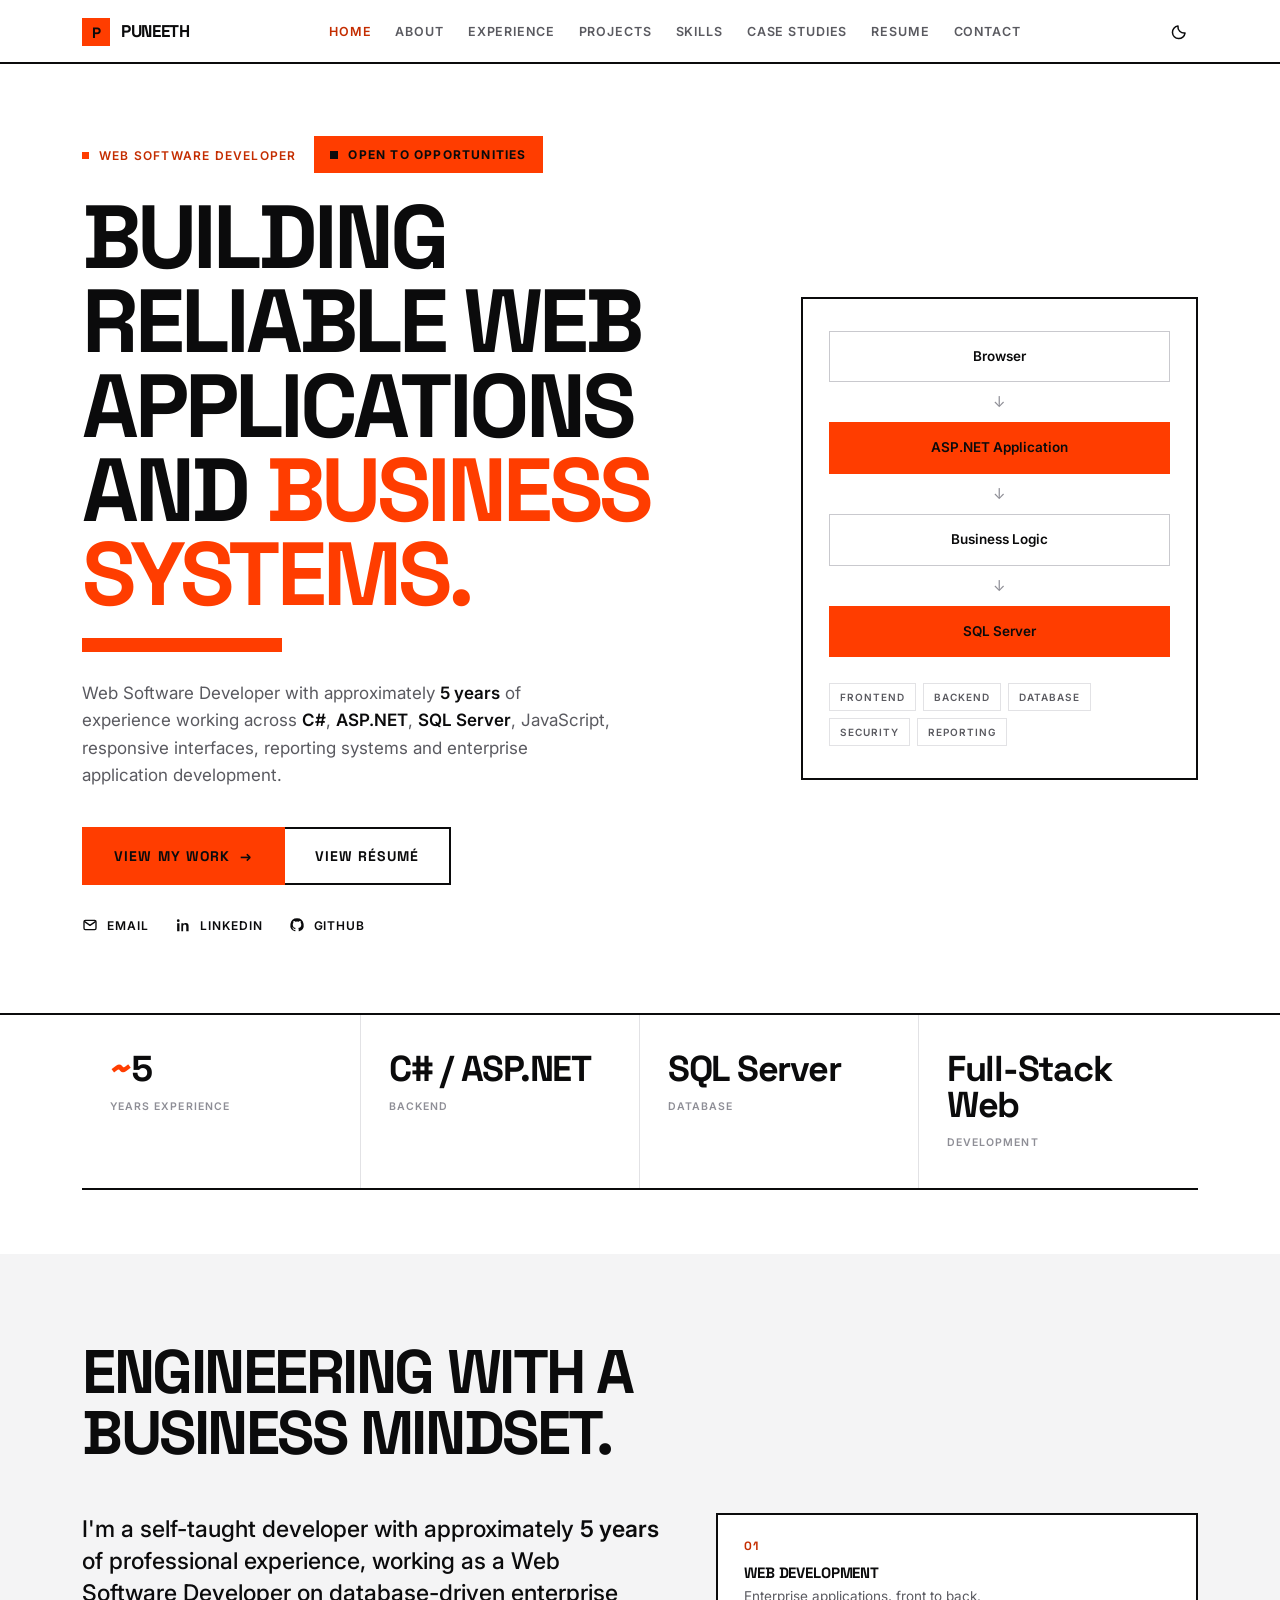
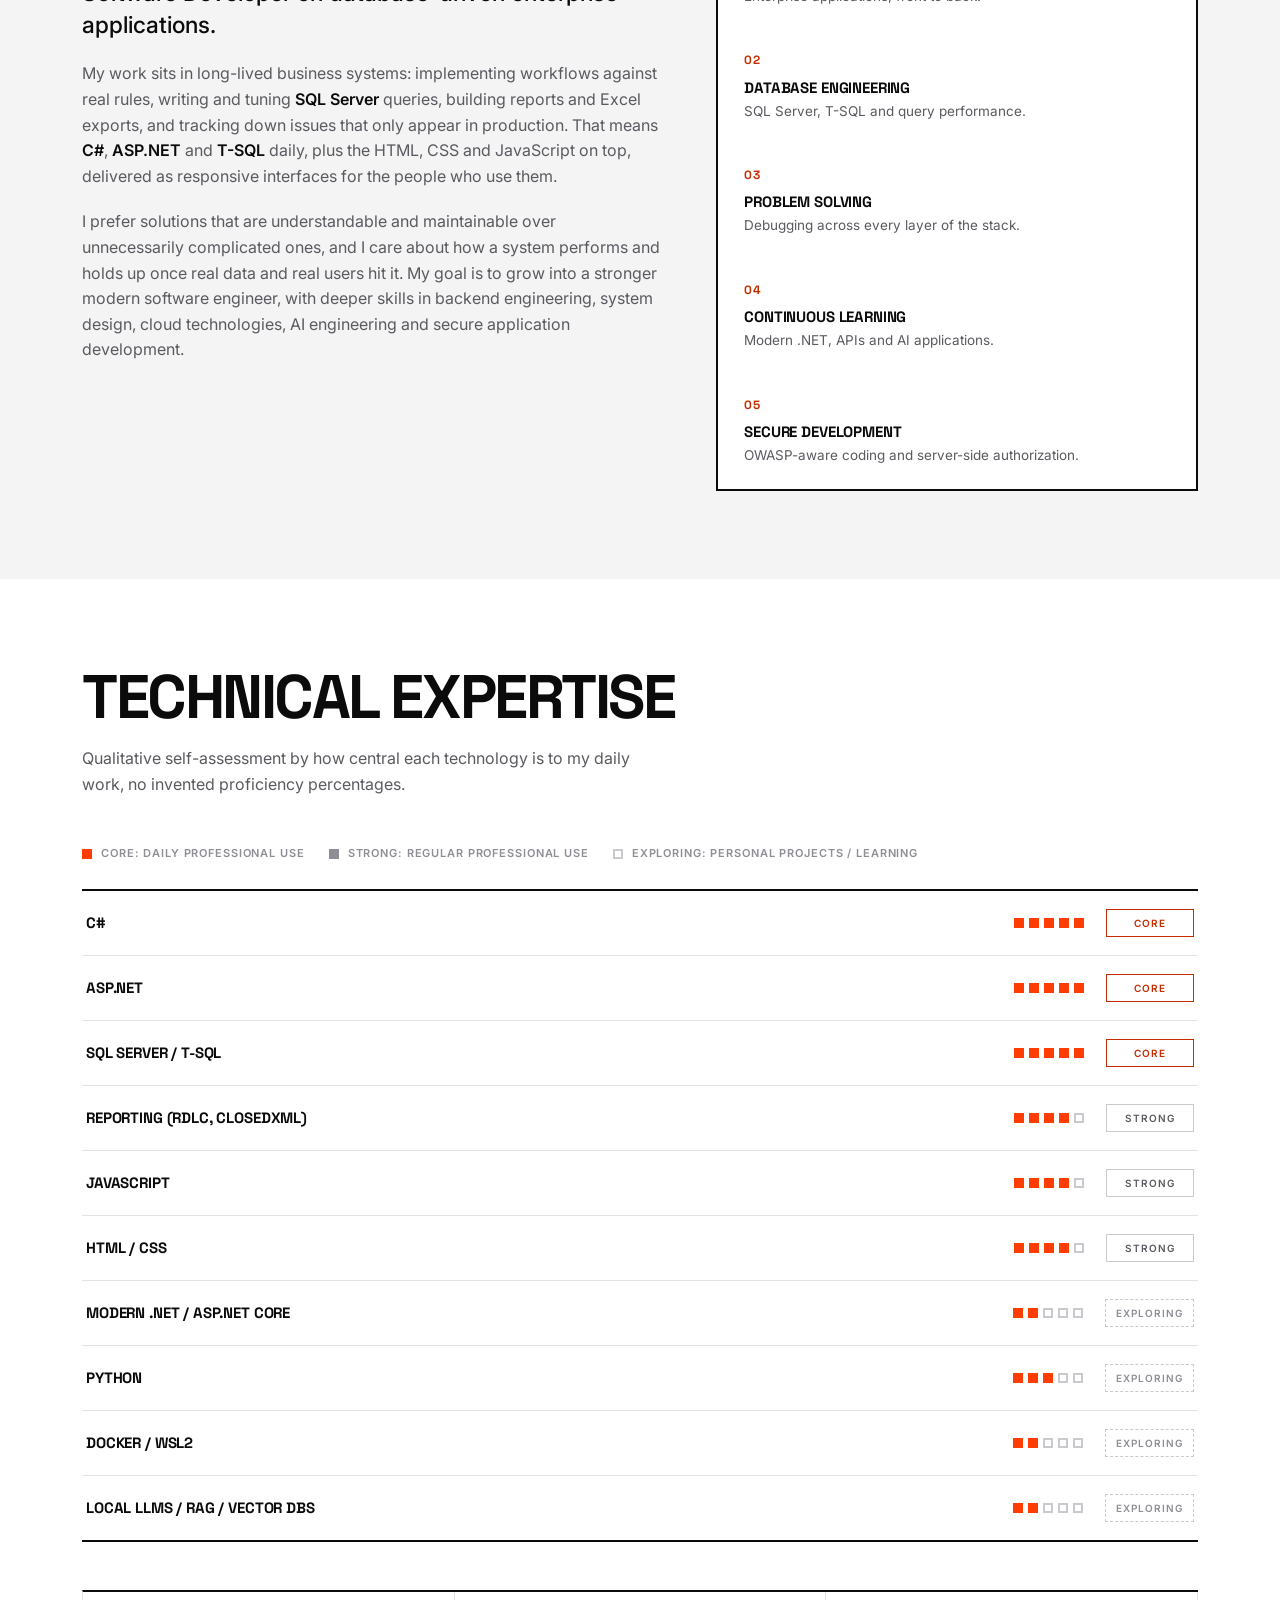
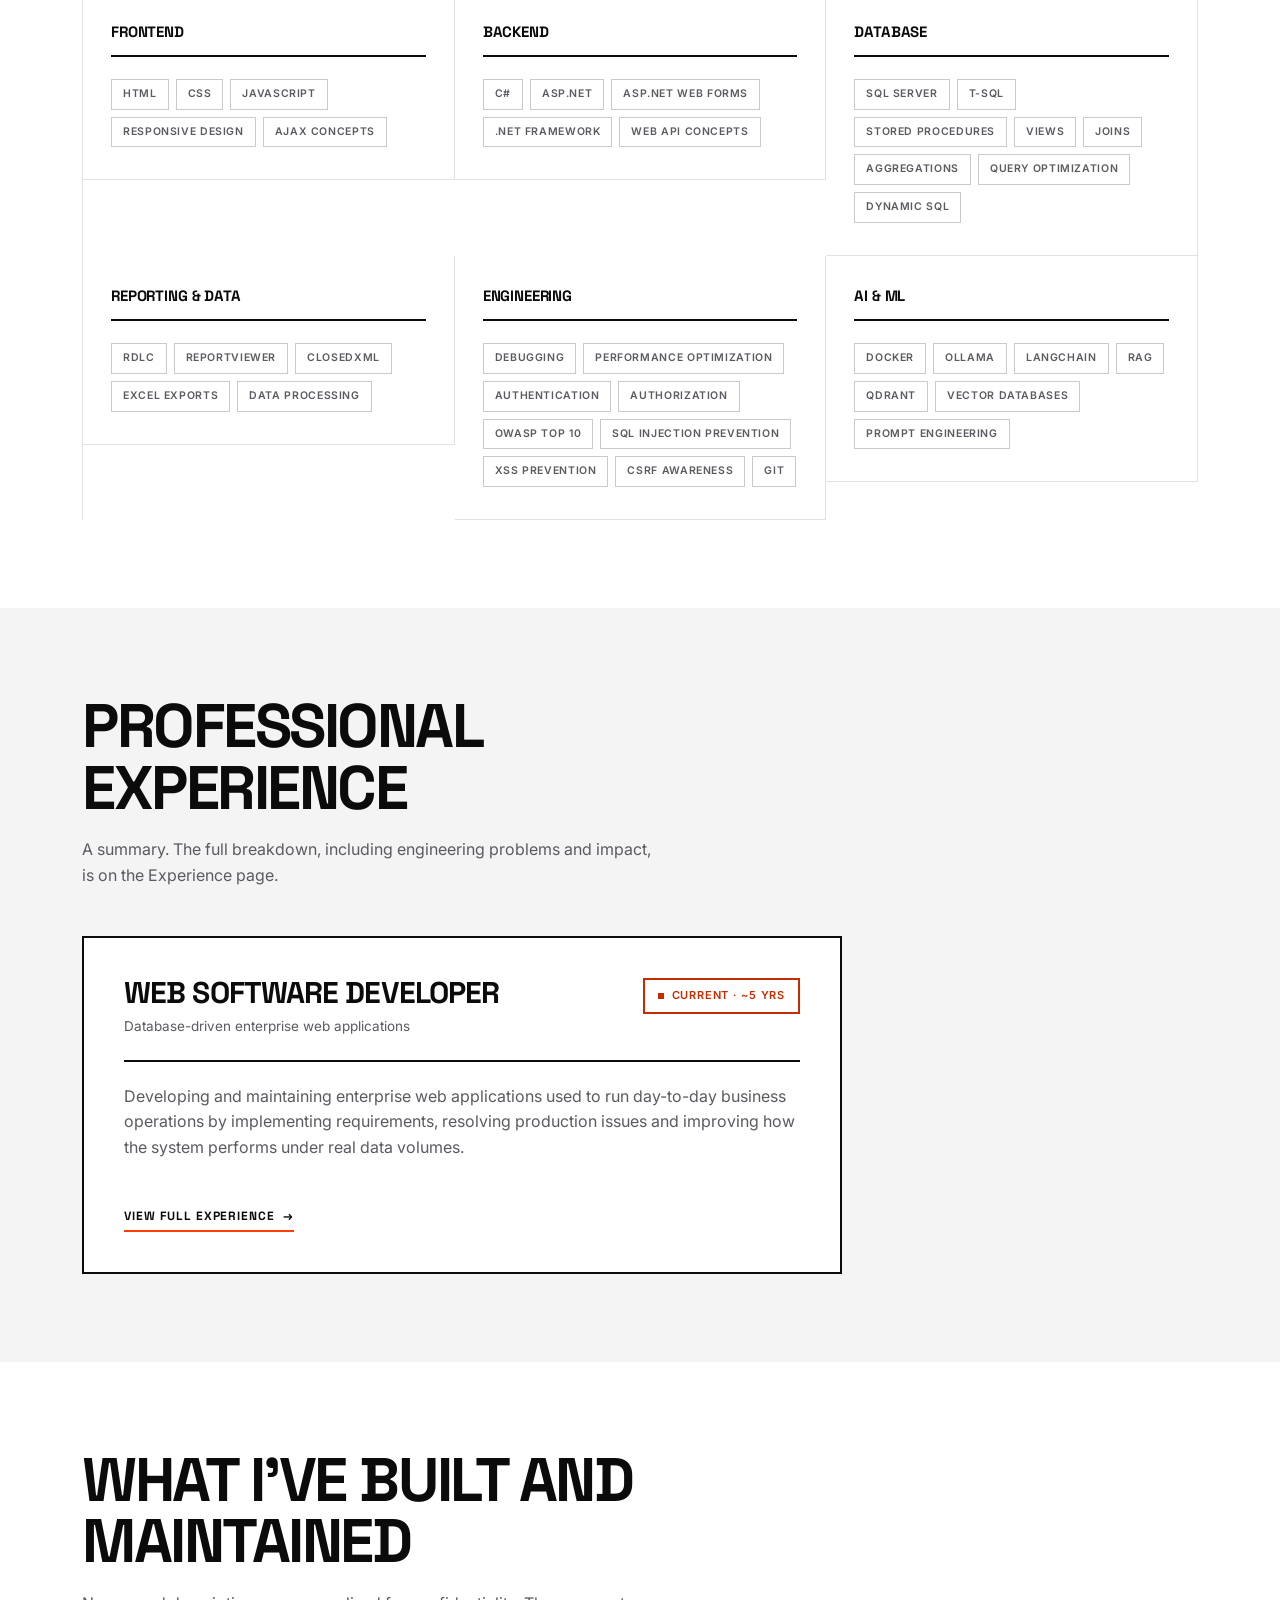
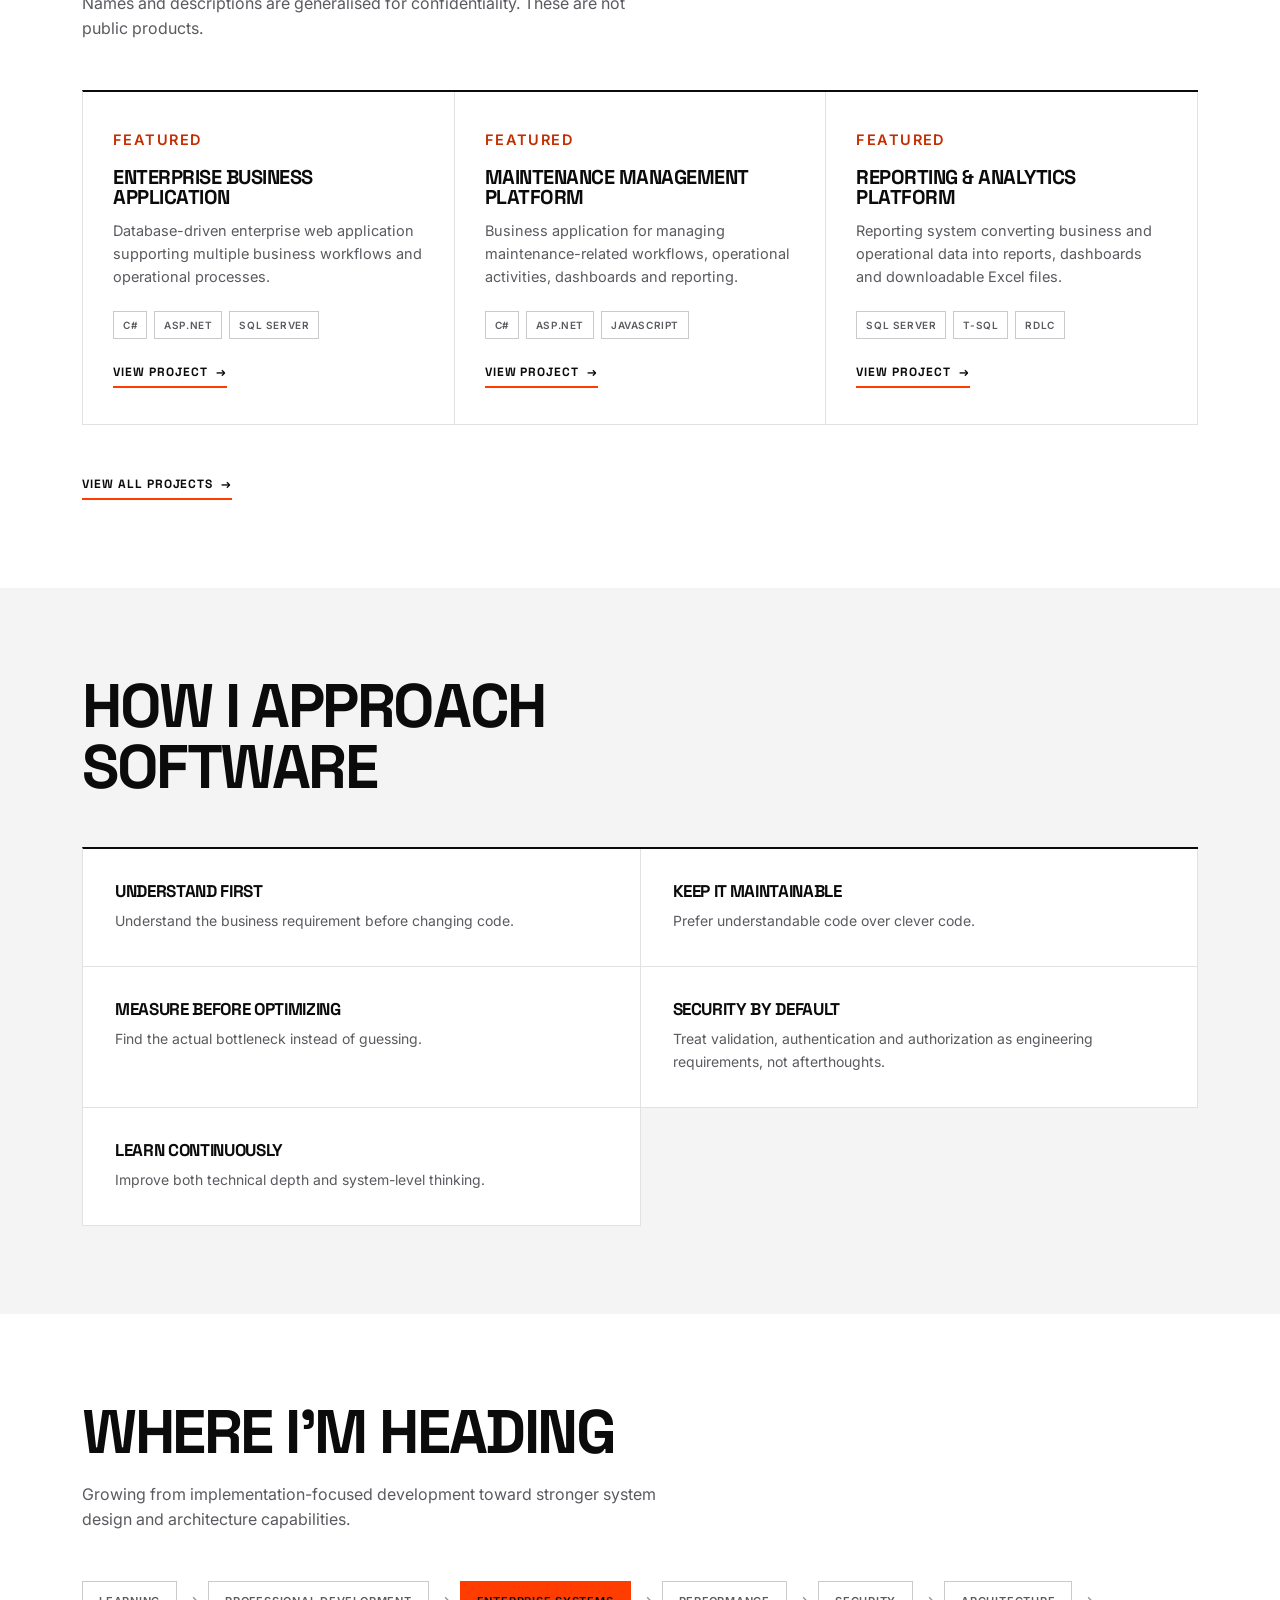
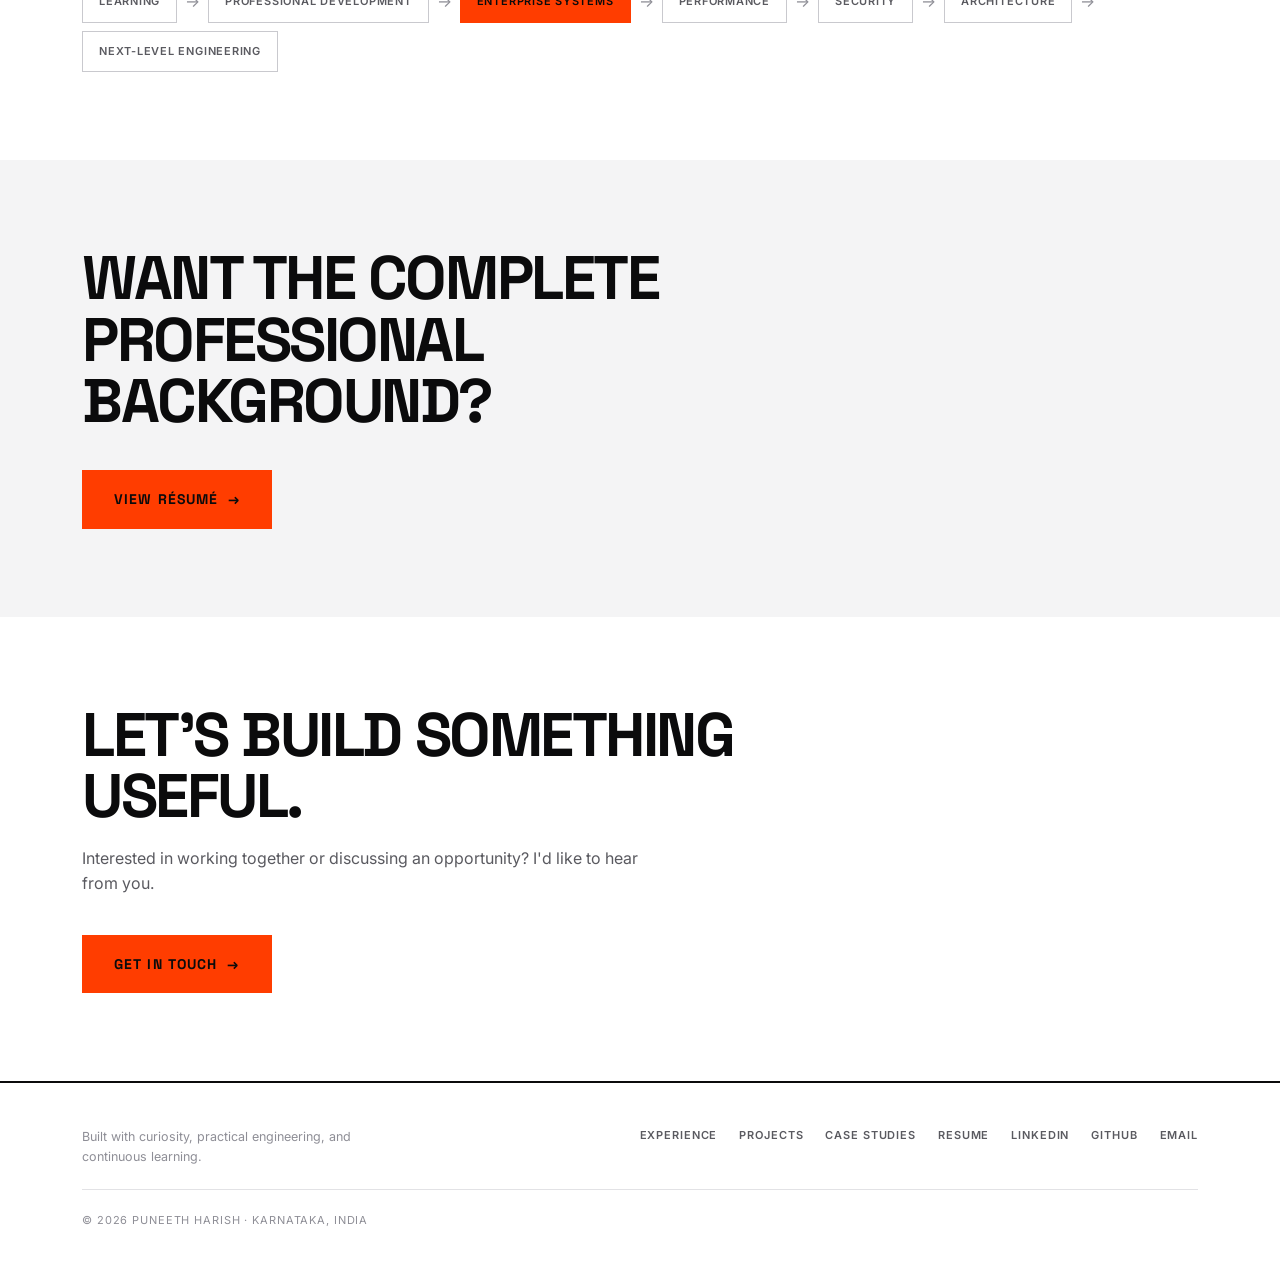
==== commit e8aac834: "Redesign to "Bold Graphic" and add recruiter-facing content Visual language Replaces the warm minima" ====
--- a/index.html
+++ b/index.html
@@ -4,25 +4,87 @@
 <meta charset="UTF-8">
 <meta name="viewport" content="width=device-width, initial-scale=1.0">
 
-<title>Puneeth | Web Software Developer</title>
-<meta name="description" content="Puneeth is a Web Software Developer with approximately 5 years of experience building reliable, database-driven enterprise web applications with C#, ASP.NET and SQL Server.">
-<meta name="author" content="Puneeth">
-<meta name="theme-color" content="#FBF8F2" media="(prefers-color-scheme: light)">
-<meta name="theme-color" content="#17150F" media="(prefers-color-scheme: dark)">
+<title>Puneeth Harish | Web Software Developer</title>
+<meta name="description" content="Puneeth Harish is a Web Software Developer with approximately 5 years of experience building reliable, database-driven enterprise web applications with C#, ASP.NET and SQL Server.">
+<meta name="author" content="Puneeth Harish">
+<meta name="theme-color" content="#FFFFFF" media="(prefers-color-scheme: light)">
+<meta name="theme-color" content="#0B0B0C" media="(prefers-color-scheme: dark)">
 
 <meta property="og:type" content="website">
-<meta property="og:title" content="Puneeth | Web Software Developer">
+<meta property="og:title" content="Puneeth Harish | Web Software Developer">
 <meta property="og:description" content="Web Software Developer with approximately 5 years of experience building reliable, database-driven enterprise web applications.">
 <meta property="og:url" content="https://puneeth-prince.github.io/My-Profile/">
 <meta property="og:locale" content="en_IN">
-<meta name="twitter:card" content="summary">
-<meta name="twitter:title" content="Puneeth | Web Software Developer">
+<meta property="og:image" content="https://puneeth-prince.github.io/My-Profile/og-cover.png">
+<meta property="og:image:width" content="1200">
+<meta property="og:image:height" content="630">
+<meta property="og:image:alt" content="Puneeth Harish, Web Software Developer - C#, ASP.NET, SQL Server">
+<meta name="twitter:image" content="https://puneeth-prince.github.io/My-Profile/og-cover.png">
+<meta name="twitter:card" content="summary_large_image">
+<meta name="twitter:title" content="Puneeth Harish | Web Software Developer">
 <meta name="twitter:description" content="Web Software Developer with approximately 5 years of experience building reliable, database-driven enterprise web applications.">
 
 <link rel="canonical" href="https://puneeth-prince.github.io/My-Profile/">
-<link rel="icon" href="data:image/svg+xml,%3Csvg xmlns='http://www.w3.org/2000/svg' viewBox='0 0 64 64'%3E%3Crect width='64' height='64' rx='14' fill='%232F6B55'/%3E%3Ctext x='32' y='45' font-family='Georgia,serif' font-weight='700' font-size='34' fill='%23FDFCF8' text-anchor='middle'%3EP%3C/text%3E%3C/svg%3E">
-
+<link rel="icon" href="data:image/svg+xml,%3Csvg xmlns='http://www.w3.org/2000/svg' viewBox='0 0 64 64'%3E%3Crect width='64' height='64' fill='%23FF3D00'/%3E%3Ctext x='32' y='46' font-family='Arial,sans-serif' font-weight='700' font-size='38' fill='%23FFFFFF' text-anchor='middle'%3EP%3C/text%3E%3C/svg%3E">
+
+<link rel="preconnect" href="https://fonts.googleapis.com">
+<link rel="preconnect" href="https://fonts.gstatic.com" crossorigin>
+<link rel="stylesheet" href="https://fonts.googleapis.com/css2?family=Space+Grotesk:wght@500;600;700&family=Inter:wght@400;500;600;700&display=swap">
 <link rel="stylesheet" href="style.css">
+<script type="application/ld+json">
+{
+  "@context": "https://schema.org",
+  "@type": "ProfilePage",
+  "mainEntity": {
+    "@type": "Person",
+    "name": "Puneeth Harish",
+    "givenName": "Puneeth",
+    "familyName": "Harish",
+    "jobTitle": "Web Software Developer",
+    "description": "Web Software Developer with approximately 5 years of experience building and maintaining database-driven enterprise web applications with C#, ASP.NET and SQL Server.",
+    "url": "https://puneeth-prince.github.io/My-Profile/",
+    "image": "https://puneeth-prince.github.io/My-Profile/og-cover.png",
+    "email": "mailto:puneeth.h.dev@gmail.com",
+    "address": {
+      "@type": "PostalAddress",
+      "addressRegion": "Karnataka",
+      "addressCountry": "IN"
+    },
+    "sameAs": [
+      "https://github.com/Puneeth-Prince",
+      "https://www.linkedin.com/in/puneeth-h/"
+    ],
+    "alumniOf": {
+      "@type": "EducationalOrganization",
+      "name": "BGS Polytechnic",
+      "address": {
+        "@type": "PostalAddress",
+        "addressLocality": "Bangalore",
+        "addressRegion": "Karnataka",
+        "addressCountry": "IN"
+      }
+    },
+    "hasCredential": {
+      "@type": "EducationalOccupationalCredential",
+      "credentialCategory": "Diploma",
+      "educationalLevel": "Diploma",
+      "name": "Diploma in Computer Software Engineering"
+    },
+    "seeks": {
+      "@type": "Demand",
+      "name": "Web Software Developer / Backend Developer opportunities"
+    },
+    "knowsAbout": [
+      "C#", "ASP.NET", "ASP.NET Web Forms", ".NET Framework",
+      "Microsoft SQL Server", "T-SQL", "Stored Procedures", "Query Optimization",
+      "JavaScript", "HTML", "CSS", "Responsive Web Design",
+      "RDLC", "ReportViewer", "ClosedXML", "Excel Reporting",
+      "Web Application Security", "OWASP Top 10", "Authentication", "Authorization",
+      "Git", "Debugging", "Performance Optimization"
+    ]
+  }
+}
+</script>
 
 <script>
 (function () {
@@ -49,8 +111,9 @@
   <div class="shell hero-grid">
     <div class="hero-copy">
       <p class="eyebrow"><span class="pulse" aria-hidden="true"></span> Web Software Developer</p>
-
-      <h1 class="hero-name" id="heroName">Building reliable web applications and business systems.</h1>
+      <p class="avail"><span class="avail-dot" aria-hidden="true"></span> Open to opportunities</p>
+
+      <h1 class="hero-name" id="heroName">Building reliable web applications and <span class="hot">business systems.</span></h1>
 
       <p class="hero-pitch">
         Web Software Developer with approximately <strong>5 years</strong> of experience working across
@@ -66,6 +129,8 @@
       <ul class="hero-links">
         <li><a class="ulink" href="mailto:puneeth.h.dev@gmail.com">
           <svg viewBox="0 0 24 24" aria-hidden="true"><rect x="3" y="5" width="18" height="14" rx="2"/><path d="m4 7 8 5.5L20 7"/></svg> Email</a></li>
+        <li><a class="ulink" href="https://www.linkedin.com/in/puneeth-h/" target="_blank" rel="noopener noreferrer">
+          <svg viewBox="0 0 24 24" class="fill" aria-hidden="true"><path d="M6.94 5.5a2.06 2.06 0 1 1-4.12 0 2.06 2.06 0 0 1 4.12 0ZM3.2 21.5h3.5V9.2H3.2v12.3Zm6.3-12.3h3.36v1.68h.05c.47-.84 1.6-1.73 3.3-1.73 3.53 0 4.18 2.16 4.18 4.97v7.38h-3.5v-6.54c0-1.56-.03-3.57-2.2-3.57-2.2 0-2.54 1.7-2.54 3.46v6.65H9.5V9.2Z"/></svg> LinkedIn</a></li>
         <li><a class="ulink" href="https://github.com/Puneeth-Prince" target="_blank" rel="noopener noreferrer">
           <svg viewBox="0 0 24 24" class="fill" aria-hidden="true"><path d="M12 2a10 10 0 0 0-3.16 19.49c.5.09.68-.22.68-.48v-1.7c-2.78.6-3.37-1.34-3.37-1.34-.45-1.16-1.11-1.47-1.11-1.47-.91-.62.07-.6.07-.6 1 .07 1.53 1.03 1.53 1.03.9 1.53 2.36 1.09 2.94.83.09-.65.35-1.09.63-1.34-2.22-.25-4.55-1.11-4.55-4.94 0-1.09.39-1.98 1.03-2.68-.1-.25-.45-1.27.1-2.65 0 0 .84-.27 2.75 1.02a9.5 9.5 0 0 1 5 0c1.91-1.29 2.75-1.02 2.75-1.02.55 1.38.2 2.4.1 2.65.64.7 1.03 1.59 1.03 2.68 0 3.84-2.34 4.68-4.57 4.93.36.31.68.92.68 1.85v2.74c0 .27.18.58.69.48A10 10 0 0 0 12 2Z"/></svg> GitHub</a></li>
       </ul>
@@ -336,9 +401,9 @@
 
 <!-- ===================== RESUME CTA ===================== -->
 <section class="section section-alt" aria-labelledby="resumeH">
-  <div class="shell-n" style="text-align:center">
+  <div class="shell-n">
     <h2 class="section-title" id="resumeH">Want the complete professional background?</h2>
-    <div class="hero-cta" style="justify-content:center">
+    <div class="hero-cta">
       <a class="btn btn-primary" href="resume.html">View Résumé <span class="arw" aria-hidden="true">→</span></a>
     </div>
   </div>
@@ -346,10 +411,10 @@
 
 <!-- ===================== CONTACT CTA ===================== -->
 <section class="section" aria-labelledby="contactH">
-  <div class="shell-n" style="text-align:center">
+  <div class="shell-n">
     <h2 class="section-title" id="contactH">Let's build something useful.</h2>
-    <p class="section-sub" style="margin-inline:auto">Interested in working together or discussing an opportunity? I'd like to hear from you.</p>
-    <div class="hero-cta" style="justify-content:center">
+    <p class="section-sub">Interested in working together or discussing an opportunity? I'd like to hear from you.</p>
+    <div class="hero-cta">
       <a class="btn btn-primary" href="contact.html">Get In Touch <span class="arw" aria-hidden="true">→</span></a>
     </div>
   </div>
--- a/style.css
+++ b/style.css
@@ -1,110 +1,118 @@
 /* ============================================================
    Puneeth - portfolio
-   Warm minimal visual language: warm paper ground, one deep
-   evergreen signature colour, a system serif for display type
-   against a system sans for UI, hairline warm rules, soft
-   rounded surfaces and a lot of air.
-   Light and dark are equal citizens - neither is "primary".
-   The page follows the OS on first visit; the toggle overrides.
-   Multi-page static site, no build step, no framework, no webfonts.
+   "Bold Graphic" visual language: white ground, near-black ink,
+   one hot orange doing all the accent work. Oversized uppercase
+   Space Grotesk headlines, a rigid visible grid, hairline cell
+   dividers against heavy structural rules, and zero rounded
+   corners anywhere.
+   Dark mode inverts the ground rather than restyling: the grid,
+   the weights and the orange all carry over.
+   Multi-page static site, no build step, no framework.
    ============================================================ */
 
-/* ---------- Tokens: light (paper) ---------- */
+/* ---------- Tokens: light ---------- */
 :root {
-  --bg:        #FBF8F2;
-  --bg-2:      #F5EFE4;
-  --surface:   #F4EEE3;
-  --surface-2: #FFFCF6;
-  --glass:     rgba(251,248,242,.82);
-  --border:    #E7DFCF;
-  --border-2:  #D4C8B2;
-
-  --text:      #23201A;
-  --text-2:    #5F594E;
-  --text-3:    #7A7263;
-
-  --accent:    #2F6B55;
-  --accent-2:  #235444;
-  --accent-ink:#FDFCF8;
-  --accent-bg: rgba(47,107,85,.09);
-  --accent-ln: rgba(47,107,85,.30);
-
-  --ok:        #2F6B55;
-  --ok-bg:     rgba(47,107,85,.10);
-  --wip:       #9A5F26;
-  --wip-bg:    rgba(154,95,38,.10);
-
-  --tint-a: #EDF2EC; /* sage */
-  --tint-b: #F8F1E4; /* sand */
-  --tint-c: #F6EEE8; /* clay */
-
-  /* Warm-tinted shadows: pure black over paper reads grey and cold. */
-  --sh-sm: 0 1px 2px rgba(72,56,32,.05);
-  --sh-md: 0 8px 24px rgba(72,56,32,.07);
-  --sh-lg: 0 20px 48px rgba(72,56,32,.10);
-
-  --f-display: "Iowan Old Style", "Palatino Linotype", Palatino, "Book Antiqua", Georgia, "Times New Roman", serif;
-  --f-sans: -apple-system, BlinkMacSystemFont, "Segoe UI", Roboto, "Helvetica Neue", Arial, sans-serif;
-  --f-mono: ui-monospace, "SF Mono", "Cascadia Code", Menlo, Consolas, monospace;
-
-  --shell: 1120px;
-  --shell-n: 720px;
-  --nav-h: 60px;
-  --r-sm: 12px;
-  --r-md: 18px;
-  --r-lg: 26px;
-  --pill: 980px;
-  --ease: cubic-bezier(.32, .08, .24, 1);
-}
-
-/* ---------- Tokens: dark (warm charcoal, not black) ---------- */
+  --bg:        #FFFFFF;
+  --bg-2:      #F4F4F5;
+  --surface:   #FFFFFF;
+  --surface-2: #F4F4F5;
+  --glass:     rgba(255,255,255,.94);
+
+  /* Two weights of line: `rule` is structure, `border` is a cell divider. */
+  --rule:      #0B0B0C;
+  --border:    #E2E2E5;
+  --border-2:  #C9C9CE;
+
+  --text:      #0B0B0C;
+  --text-2:    #5A5A60;
+  --text-3:    #8E8E96;
+
+  /* --accent-hot fills (buttons, bars, blocks) and always carries
+     --accent-ink, near-black, at 5.9:1. --accent is the darkened
+     version for orange *text* on the page ground, where vivid would
+     only reach 3.55:1 on white. */
+  --accent:    #C42D00;
+  --accent-2:  #A32500;
+  --accent-hot:#FF3D00;
+  --accent-ink:#0B0B0C;
+  --accent-bg: rgba(255,61,0,.08);
+  --accent-ln: rgba(255,61,0,.34);
+
+  --ok:        #1F6B3A;
+  --ok-bg:     rgba(31,107,58,.10);
+  --wip:       #8A5200;
+  --wip-bg:    rgba(138,82,0,.10);
+
+  --tint-a: #FFFFFF;
+  --tint-b: #FFFFFF;
+  --tint-c: #FFFFFF;
+
+  --sh-sm: none;
+  --sh-md: none;
+  --sh-lg: 0 18px 40px rgba(11,11,12,.14);
+
+  --f-display: 'Space Grotesk', 'Segoe UI', system-ui, -apple-system, sans-serif;
+  --f-sans: 'Inter', 'Segoe UI', system-ui, -apple-system, Roboto, Arial, sans-serif;
+  --f-mono: ui-monospace, 'Cascadia Code', Menlo, Consolas, monospace;
+
+  --shell: 1180px;
+  --shell-n: 760px;
+  --nav-h: 64px;
+  --r-sm: 0;
+  --r-md: 0;
+  --r-lg: 0;
+  --pill: 0;
+  --ease: cubic-bezier(.2, .6, .2, 1);
+}
+
+/* ---------- Tokens: dark (inverted ground, same system) ---------- */
 @media (prefers-color-scheme: dark) {
   :root:not([data-theme="light"]) {
-    --bg:        #17150F;
-    --bg-2:      #1C1913;
-    --surface:   #211E17;
-    --surface-2: #2A261D;
-    --glass:     rgba(23,21,15,.82);
-    --border:    #332F25;
-    --border-2:  #4A4433;
-
-    --text:      #F2ECE0;
-    --text-2:    #B3AB9B;
-    --text-3:    #8B8474;
-
-    --accent:    #8CC9A9;
-    --accent-2:  #A6D8BE;
-    --accent-ink:#15251D;
-    --accent-bg: rgba(140,201,169,.14);
-    --accent-ln: rgba(140,201,169,.35);
-
-    --ok:        #8CC9A9;
-    --ok-bg:     rgba(140,201,169,.14);
-    --wip:       #E0A75F;
-    --wip-bg:    rgba(224,167,95,.14);
-
-    --tint-a: #1B211A;
-    --tint-b: #221E15;
-    --tint-c: #201B17;
-
-    --sh-sm: 0 1px 2px rgba(0,0,0,.45);
-    --sh-md: 0 10px 28px rgba(0,0,0,.45);
-    --sh-lg: 0 24px 56px rgba(0,0,0,.55);
+    --bg:        #0B0B0C;
+    --bg-2:      #141416;
+    --surface:   #0B0B0C;
+    --surface-2: #17171A;
+    --glass:     rgba(11,11,12,.94);
+
+    --rule:      #FAFAFA;
+    --border:    #2A2A2E;
+    --border-2:  #43434A;
+
+    --text:      #FAFAFA;
+    --text-2:    #A0A0A8;
+    --text-3:    #75757E;
+
+    --accent:    #FF7043;
+    --accent-2:  #FF8A65;
+    --accent-hot:#FF4A17;
+    --accent-ink:#0B0B0C;
+    --accent-bg: rgba(255,112,67,.13);
+    --accent-ln: rgba(255,112,67,.40);
+
+    --ok:        #5BC77F;
+    --ok-bg:     rgba(91,199,127,.13);
+    --wip:       #E0A030;
+    --wip-bg:    rgba(224,160,48,.13);
+
+    --tint-a: #0B0B0C;
+    --tint-b: #0B0B0C;
+    --tint-c: #0B0B0C;
+
+    --sh-lg: 0 18px 40px rgba(0,0,0,.6);
   }
 }
 
 :root[data-theme="dark"] {
-  --bg:#17150F; --bg-2:#1C1913; --surface:#211E17; --surface-2:#2A261D;
-  --glass:rgba(23,21,15,.82); --border:#332F25; --border-2:#4A4433;
-  --text:#F2ECE0; --text-2:#B3AB9B; --text-3:#8B8474;
-  --accent:#8CC9A9; --accent-2:#A6D8BE; --accent-ink:#15251D;
-  --accent-bg:rgba(140,201,169,.14); --accent-ln:rgba(140,201,169,.35);
-  --ok:#8CC9A9; --ok-bg:rgba(140,201,169,.14);
-  --wip:#E0A75F; --wip-bg:rgba(224,167,95,.14);
-  --tint-a:#1B211A; --tint-b:#221E15; --tint-c:#201B17;
-  --sh-sm:0 1px 2px rgba(0,0,0,.45);
-  --sh-md:0 10px 28px rgba(0,0,0,.45);
-  --sh-lg:0 24px 56px rgba(0,0,0,.55);
+  --bg:#0B0B0C; --bg-2:#141416; --surface:#0B0B0C; --surface-2:#17171A;
+  --glass:rgba(11,11,12,.94);
+  --rule:#FAFAFA; --border:#2A2A2E; --border-2:#43434A;
+  --text:#FAFAFA; --text-2:#A0A0A8; --text-3:#75757E;
+  --accent:#FF7043; --accent-2:#FF8A65; --accent-hot:#FF4A17; --accent-ink:#0B0B0C;
+  --accent-bg:rgba(255,112,67,.13); --accent-ln:rgba(255,112,67,.40);
+  --ok:#5BC77F; --ok-bg:rgba(91,199,127,.13);
+  --wip:#E0A030; --wip-bg:rgba(224,160,48,.13);
+  --tint-a:#0B0B0C; --tint-b:#0B0B0C; --tint-c:#0B0B0C;
+  --sh-lg:0 18px 40px rgba(0,0,0,.6);
 }
 
 /* ---------- Reset ---------- */
@@ -114,7 +122,7 @@
 html {
   -webkit-text-size-adjust: 100%;
   scroll-behavior: smooth;
-  scroll-padding-top: calc(var(--nav-h) + 24px);
+  scroll-padding-top: calc(var(--nav-h) + 20px);
   color-scheme: light dark;
 }
 html[data-theme="dark"]  { color-scheme: dark; }
@@ -124,10 +132,9 @@
   background: var(--bg);
   color: var(--text-2);
   font-family: var(--f-sans);
-  font-size: 17px;
-  line-height: 1.68;
+  font-size: 16px;
+  line-height: 1.6;
   -webkit-font-smoothing: antialiased;
-  text-rendering: optimizeLegibility;
   overflow-x: hidden;
   -webkit-tap-highlight-color: transparent;
 }
@@ -136,105 +143,104 @@
 a { color: inherit; text-decoration: none; }
 img, svg { display: block; max-width: 100%; }
 strong { color: var(--text); font-weight: 600; }
-h1,h2,h3,h4 { color: var(--text); line-height: 1.18; font-weight: 600; letter-spacing: -.01em; }
 summary::-webkit-details-marker { display: none; }
 code { font-family: var(--f-mono); font-size: .92em; }
 
-/* Display type: the serif carries the warmth, the sans carries the UI. */
-.hero-name, .page-title, .section-title, .tl-role, .feature-title,
-.build-title, .cname, .lead, .metric dd {
-  font-family: var(--f-display);
-  font-weight: 400;
-  letter-spacing: -.012em;
-}
-
-:focus-visible { outline: 2px solid var(--accent); outline-offset: 3px; border-radius: 4px; }
+h1,h2,h3,h4 {
+  color: var(--text); font-family: var(--f-display); font-weight: 700;
+  line-height: 1; letter-spacing: -.03em; text-transform: uppercase;
+}
+
+/* Uppercase micro-labels are a system-wide device here, so they get one rule. */
+.micro, .tag, .card-idx, .ck, .hd-tag, .dep-tag, .page-kicker,
+.eyebrow, .metric dt, .tl-block h4, .breadcrumb, .shead {
+  font-family: var(--f-sans); font-weight: 600;
+  text-transform: uppercase; letter-spacing: .1em;
+}
+
+:focus-visible { outline: 3px solid var(--accent); outline-offset: 2px; }
 
 .skip {
   position: absolute; left: -9999px; top: 0; z-index: 400;
-  background: var(--accent); color: var(--accent-ink);
-  padding: 12px 18px; border-radius: 0 0 var(--r-sm) 0;
+  background: var(--accent-hot); color: var(--accent-ink);
+  padding: 14px 20px; font-weight: 600;
 }
 .skip:focus { left: 0; }
 
 .anchor { position: absolute; top: 0; }
 
-.shell { width: 100%; max-width: var(--shell); margin-inline: auto; padding-inline: 24px; }
-.shell-n { width: 100%; max-width: var(--shell-n); margin-inline: auto; padding-inline: 24px; }
+.shell { width: 100%; max-width: var(--shell); margin-inline: auto; padding-inline: 32px; }
+/* .shell-n shares .shell's gutter so narrow content still starts on the
+   grid's left edge; only the reading measure is constrained. Centring it
+   would float body copy mid-page against everything else's left rag. */
+.shell-n { width: 100%; max-width: var(--shell); margin-inline: auto; padding-inline: 32px; }
+.shell-n > * { max-width: var(--shell-n); }
 
 /* ---------- Scroll progress ---------- */
 .progress {
   position: fixed; inset: 0 0 auto 0; z-index: 300;
-  height: 2px; background: transparent; pointer-events: none;
+  height: 3px; background: transparent; pointer-events: none;
 }
 .progress span {
   display: block; height: 100%; width: 100%;
   transform: scaleX(0); transform-origin: 0 50%;
-  background: var(--accent);
+  background: var(--accent-hot);
   transition: transform .1s linear;
 }
 
-/* ---------- Ambient: one soft warm wash at the top of the document.
-   Absolute (not fixed) so it scrolls away instead of following the
-   viewport, which would read as a stuck overlay. ---------- */
-.ambient {
-  position: absolute; inset: 0 0 auto 0; height: 76vh;
-  z-index: 0; pointer-events: none; overflow: hidden;
-}
-.ambient-grid {
-  position: absolute; inset: 0;
-  background:
-    radial-gradient(58% 46% at 50% -10%, var(--accent-bg), transparent 68%),
-    radial-gradient(38% 34% at 96% 2%, var(--wip-bg), transparent 70%);
-}
+/* Flat ground: this direction gets its depth from rules, not glows. */
+.ambient { display: none; }
 
 main, .nav, .footer { position: relative; z-index: 1; }
 
 /* ---------- Buttons & links ---------- */
 .btn {
-  display: inline-flex; align-items: center; justify-content: center; gap: 9px;
-  padding: 12px 24px; border-radius: var(--pill);
-  font-size: 15px; font-weight: 500;
-  border: 1px solid transparent; cursor: pointer; white-space: nowrap;
-  touch-action: manipulation;
-  transition: transform .18s var(--ease), box-shadow .18s var(--ease),
-              border-color .18s var(--ease), color .18s var(--ease), background .18s var(--ease);
+  display: inline-flex; align-items: center; justify-content: center; gap: 10px;
+  padding: 16px 30px; border-radius: 0;
+  font-family: var(--f-display); font-size: 14px; font-weight: 700;
+  text-transform: uppercase; letter-spacing: .08em;
+  border: 2px solid var(--rule); cursor: pointer; white-space: nowrap;
+  touch-action: manipulation; color: var(--text);
+  transition: background .15s var(--ease), color .15s var(--ease);
 }
 .btn svg {
   width: 16px; height: 16px; flex: none;
-  fill: none; stroke: currentColor; stroke-width: 1.8;
+  fill: none; stroke: currentColor; stroke-width: 2;
   stroke-linecap: round; stroke-linejoin: round;
 }
-.btn .arw { transition: transform .18s var(--ease); }
-.btn:hover .arw { transform: translateX(3px); }
-.btn-sm { padding: 9px 17px; font-size: 13.5px; }
-
-.btn-primary { background: var(--accent); color: var(--accent-ink); box-shadow: var(--sh-sm); }
-.btn-primary:hover { background: var(--accent-2); box-shadow: var(--sh-md); transform: translateY(-1px); }
-
-.btn-ghost { background: transparent; color: var(--accent); border-color: var(--accent-ln); }
-.btn-ghost:hover { background: var(--accent-bg); border-color: var(--accent); }
-
-/* underline grows left to right */
+.btn .arw { transition: transform .15s var(--ease); }
+.btn:hover .arw { transform: translateX(4px); }
+.btn-sm { padding: 11px 20px; font-size: 12.5px; }
+
+.btn-primary { background: var(--accent-hot); color: var(--accent-ink); border-color: var(--accent-hot); }
+.btn-primary:hover { background: var(--text); color: var(--bg); border-color: var(--text); }
+
+.btn-ghost { background: transparent; color: var(--text); }
+.btn-ghost:hover { background: var(--text); color: var(--bg); }
+
+/* Buttons sitting side by side join into one bordered block. */
+.hero-cta { display: flex; flex-wrap: wrap; margin-top: 38px; }
+.hero-cta .btn + .btn { border-left-width: 0; }
+
 .ulink { position: relative; }
 .ulink::after {
-  content: ""; position: absolute; left: 0; right: 0; bottom: -3px; height: 1px;
-  background: currentColor; transform: scaleX(0); transform-origin: left;
-  transition: transform .22s var(--ease);
+  content: ""; position: absolute; left: 0; right: 0; bottom: -4px; height: 2px;
+  background: var(--accent-hot); transform: scaleX(0); transform-origin: left;
+  transition: transform .2s var(--ease);
 }
 .ulink:hover::after { transform: scaleX(1); }
 
 .icon-btn {
   display: grid; place-items: center;
-  width: 36px; height: 36px; border-radius: 999px;
-  background: transparent; border: none;
-  color: var(--text-2); cursor: pointer; touch-action: manipulation;
-  transition: background .18s var(--ease), color .18s var(--ease);
-}
-.icon-btn:hover { background: var(--surface); color: var(--text); }
+  width: 38px; height: 38px; border-radius: 0;
+  background: transparent; border: 2px solid transparent;
+  color: var(--text); cursor: pointer; touch-action: manipulation;
+  transition: border-color .15s var(--ease);
+}
+.icon-btn:hover { border-color: var(--rule); }
 .icon-btn svg {
-  width: 17px; height: 17px;
-  fill: none; stroke: currentColor; stroke-width: 1.6;
+  width: 18px; height: 18px;
+  fill: none; stroke: currentColor; stroke-width: 2;
   stroke-linecap: round; stroke-linejoin: round;
 }
 
@@ -254,412 +260,449 @@
 .nav {
   position: sticky; top: 0; z-index: 200; height: var(--nav-h);
   background: var(--glass);
-  backdrop-filter: blur(18px) saturate(1.5); -webkit-backdrop-filter: blur(18px) saturate(1.5);
-  border-bottom: 1px solid var(--border);
-}
-/* script.js already toggles .is-stuck past 8px of scroll; give the bar a
-   little lift once it is actually floating over content. */
-.nav.is-stuck { box-shadow: var(--sh-sm); }
-.nav-inner { display: flex; align-items: center; justify-content: space-between; gap: 18px; height: var(--nav-h); }
-
-.brand { display: inline-flex; align-items: center; gap: 10px; }
+  backdrop-filter: blur(10px); -webkit-backdrop-filter: blur(10px);
+  border-bottom: 2px solid var(--rule);
+}
+.nav.is-stuck { box-shadow: var(--sh-lg); }
+.nav-inner { display: flex; align-items: center; justify-content: space-between; gap: 20px; height: var(--nav-h); }
+
+.brand { display: inline-flex; align-items: center; gap: 11px; }
 .brand-mark {
-  display: grid; place-items: center; width: 26px; height: 26px; border-radius: 8px;
-  background: var(--accent); color: var(--accent-ink);
-  font-family: var(--f-display); font-weight: 600; font-size: 14px; line-height: 1;
-}
-.brand-text { color: var(--text); font-weight: 600; font-size: 15px; letter-spacing: -.005em; }
-
-.nav-links { display: flex; gap: 2px; }
+  display: grid; place-items: center; width: 28px; height: 28px; border-radius: 0;
+  background: var(--accent-hot); color: var(--accent-ink);
+  font-family: var(--f-display); font-weight: 700; font-size: 15px; line-height: 1;
+}
+.brand-text {
+  color: var(--text); font-family: var(--f-display); font-weight: 700;
+  font-size: 17px; letter-spacing: -.02em; text-transform: uppercase;
+}
+
+.nav-links { display: flex; gap: 24px; }
 .nav-links a {
-  position: relative; padding: 7px 12px; border-radius: 999px;
-  font-size: 13.5px; font-weight: 500; color: var(--text-2);
-  transition: color .18s var(--ease), background .18s var(--ease);
-}
-.nav-links a:hover { color: var(--text); background: var(--surface); }
-.nav-links a.is-active { color: var(--accent); background: var(--accent-bg); }
-
-.nav-actions { display: flex; align-items: center; gap: 6px; }
+  position: relative; padding: 4px 0;
+  font-size: 12.5px; font-weight: 600; text-transform: uppercase; letter-spacing: .07em;
+  color: var(--text-2); transition: color .15s var(--ease);
+}
+.nav-links a:hover { color: var(--text); }
+.nav-links a.is-active { color: var(--accent); }
+
+.nav-actions { display: flex; align-items: center; gap: 8px; }
 .nav-burger { display: none; }
 
-/* ---------- Page hero (compact, interior pages) ---------- */
-.page-hero { padding-block: 92px 60px; text-align: center; }
-.page-kicker {
-  font-family: var(--f-mono); font-size: 11.5px; font-weight: 500;
-  letter-spacing: .12em; text-transform: uppercase; color: var(--accent); margin-bottom: 14px;
-}
-.page-title { font-size: clamp(36px, 5vw, 58px); line-height: 1.1; letter-spacing: -.018em; }
-.page-sub { margin-top: 18px; max-width: 56ch; margin-inline: auto; font-size: 18.5px; }
-.breadcrumb { font-size: 13px; color: var(--text-3); margin-bottom: 24px; display: flex; align-items: center; justify-content: center; gap: 8px; }
-.breadcrumb a { color: var(--text-3); transition: color .18s var(--ease); }
+/* ---------- Page hero (interior pages) ---------- */
+.page-hero { padding-block: 80px 56px; border-bottom: 2px solid var(--rule); }
+.page-kicker { font-size: 12px; color: var(--accent); margin-bottom: 18px; }
+.page-title { font-size: clamp(40px, 6.4vw, 82px); letter-spacing: -.04em; }
+.page-sub { margin-top: 24px; max-width: 58ch; font-size: 17px; }
+.breadcrumb {
+  font-size: 11px; color: var(--text-3); margin-bottom: 20px;
+  display: flex; align-items: center; gap: 10px;
+}
+.breadcrumb a { color: var(--text-3); transition: color .15s var(--ease); }
 .breadcrumb a:hover { color: var(--accent); }
 
 /* ---------- Hero (home) ---------- */
-.hero { padding-block: 84px 0; text-align: center; }
-.hero-grid { display: block; }
-.hero-copy { max-width: 740px; margin-inline: auto; }
+.hero { padding-block: 72px 0; border-bottom: 2px solid var(--rule); }
+.hero-grid { display: grid; grid-template-columns: minmax(0,1.25fr) minmax(0,.75fr); gap: 56px; align-items: center; padding-bottom: 72px; }
+.hero-copy { max-width: none; }
 
 .eyebrow {
-  display: inline-flex; align-items: center; gap: 9px;
-  font-family: var(--f-mono); font-size: 11.5px; font-weight: 500;
-  letter-spacing: .12em; text-transform: uppercase; color: var(--accent);
-  padding: 7px 15px; border-radius: 999px;
-  background: var(--accent-bg); border: 1px solid var(--accent-ln);
-}
-.pulse { width: 6px; height: 6px; border-radius: 50%; background: var(--ok); flex: none; animation: pulse 2.4s ease-out infinite; }
+  display: inline-flex; align-items: center; gap: 10px;
+  font-size: 12px; color: var(--accent);
+}
+.pulse { width: 7px; height: 7px; border-radius: 0; background: var(--accent-hot); flex: none; animation: pulse 2.4s ease-out infinite; }
 @keyframes pulse {
-  0%   { box-shadow: 0 0 0 0 color-mix(in srgb, var(--ok) 55%, transparent); }
-  70%  { box-shadow: 0 0 0 6px transparent; }
-  100% { box-shadow: 0 0 0 0 transparent; }
-}
-.dotlet { width: 5px; height: 5px; border-radius: 50%; background: currentColor; display: inline-block; margin-right: 7px; }
+  0%   { opacity: 1; }
+  50%  { opacity: .25; }
+  100% { opacity: 1; }
+}
+.dotlet { width: 6px; height: 6px; border-radius: 0; background: currentColor; display: inline-block; margin-right: 8px; }
+
+/* Availability: an actively-looking signal, so it is a solid orange block
+   rather than another quiet label - recruiters scan for exactly this. */
+.avail {
+  display: inline-flex; align-items: center; gap: 10px; margin-top: 16px;
+  padding: 9px 16px; background: var(--accent-hot); color: var(--accent-ink);
+  font-size: 12px; font-weight: 700; text-transform: uppercase; letter-spacing: .1em;
+}
+/* Sitting inline after the role label, it needs a gap, not a stacked margin. */
+.eyebrow + .avail { margin-top: 0; margin-left: 14px; }
+
+.avail-dot {
+  width: 8px; height: 8px; flex: none; background: var(--accent-ink);
+  animation: availPulse 2s ease-in-out infinite;
+}
+@keyframes availPulse { 0%,100% { opacity: 1 } 50% { opacity: .25 } }
 
 .hero-name {
   margin-top: 22px;
-  font-size: clamp(40px, 6vw, 76px); line-height: 1.06; letter-spacing: -.022em;
-}
-.hero-pitch { margin-top: 22px; max-width: 52ch; margin-inline: auto; font-size: clamp(17px, 1.5vw, 20px); color: var(--text-2); }
-
-.hero-cta { display: flex; flex-wrap: wrap; gap: 14px; margin-top: 34px; justify-content: center; }
-.hero-links { display: flex; flex-wrap: wrap; gap: 24px; margin-top: 30px; justify-content: center; }
-.hero-links a { display: inline-flex; align-items: center; gap: 8px; font-size: 15px; color: var(--text-2); transition: color .18s var(--ease); }
+  font-size: clamp(42px, 7vw, 92px); line-height: .94; letter-spacing: -.045em;
+}
+/* The one deliberately loud moment: a thick orange bar under the headline. */
+.hero-name::after {
+  content: ""; display: block; width: 200px; height: 14px;
+  background: var(--accent-hot); margin-top: 22px;
+}
+.hero-name .hot { color: var(--accent-hot); }
+
+.hero-pitch { margin-top: 28px; max-width: 48ch; font-size: 17px; }
+
+.hero-links { display: flex; flex-wrap: wrap; gap: 26px; margin-top: 30px; }
+.hero-links a {
+  display: inline-flex; align-items: center; gap: 9px;
+  font-size: 12px; font-weight: 600; text-transform: uppercase; letter-spacing: .08em;
+  color: var(--text); transition: color .15s var(--ease);
+}
 .hero-links a:hover { color: var(--accent); }
-.hero-links svg { width: 16px; height: 16px; fill: none; stroke: currentColor; stroke-width: 1.7; stroke-linecap: round; stroke-linejoin: round; }
+.hero-links svg { width: 16px; height: 16px; fill: none; stroke: currentColor; stroke-width: 2; stroke-linecap: round; stroke-linejoin: round; }
 .hero-links svg.fill { fill: currentColor; stroke: none; }
 
 /* ---------- Hero system diagram ---------- */
-.hero-diagram {
-  margin: 64px auto 0; max-width: 540px;
-  border-radius: var(--r-lg); background: var(--tint-a);
-  border: 1px solid var(--border);
-  padding: 40px 32px 32px;
-}
-.hd-row { display: flex; flex-direction: column; align-items: center; gap: 0; }
+.hero-diagram { border: 2px solid var(--rule); padding: 32px 26px; }
+.hd-row { display: flex; flex-direction: column; align-items: stretch; }
 .hd-node {
-  width: 100%; max-width: 260px; text-align: center;
-  padding: 13px 16px; border-radius: var(--r-sm);
-  background: var(--bg); box-shadow: var(--sh-sm);
-  font-weight: 500; font-size: 14.5px; color: var(--text);
-}
-.hd-node.is-key { background: var(--accent); color: var(--accent-ink); box-shadow: none; }
-.hd-arrow { color: var(--text-3); font-size: 14px; padding-block: 7px; }
-.hd-tags { display: flex; flex-wrap: wrap; gap: 8px; justify-content: center; margin-top: 26px; }
+  text-align: center; padding: 14px 16px;
+  border: 1px solid var(--border-2);
+  font-weight: 600; font-size: 13.5px; color: var(--text);
+}
+.hd-node.is-key { background: var(--accent-hot); color: var(--accent-ink); border-color: var(--accent-hot); }
+.hd-arrow { color: var(--text-3); font-size: 15px; padding-block: 8px; text-align: center; }
+.hd-tags { display: flex; flex-wrap: wrap; gap: 7px; margin-top: 26px; }
 .hd-tag {
-  font-family: var(--f-mono); font-size: 10.5px; letter-spacing: .08em; text-transform: uppercase;
-  padding: 5px 12px; border-radius: 999px; background: var(--bg); color: var(--text-2);
+  font-size: 10px; padding: 5px 10px;
+  border: 1px solid var(--border); color: var(--text-2);
 }
 
 /* ---------- Quick profile strip ---------- */
 .metrics {
   display: grid; grid-template-columns: repeat(4, minmax(0,1fr));
-  gap: 1px; background: var(--border);
-  border: 1px solid var(--border); border-radius: var(--r-md); overflow: hidden;
-}
-.metric { background: var(--bg); padding: 30px 20px; text-align: center; }
-.metric dd { font-size: clamp(24px, 2.6vw, 31px); color: var(--text); line-height: 1.15; }
-.metric dt { margin-top: 8px; font-family: var(--f-mono); font-size: 11px; letter-spacing: .08em; text-transform: uppercase; color: var(--text-3); }
+  border-bottom: 2px solid var(--rule);
+}
+.metric { padding: 36px 28px; border-right: 1px solid var(--border); }
+.metric:last-child { border-right: none; }
+.metric dd {
+  font-family: var(--f-display); font-size: clamp(26px, 3vw, 36px); font-weight: 700;
+  color: var(--text); letter-spacing: -.035em; line-height: 1;
+}
+.metric dt { margin-top: 12px; font-size: 10.5px; color: var(--text-3); }
 .count { font-variant-numeric: tabular-nums; }
-.plus { color: var(--text-3); }
+.plus { color: var(--accent-hot); }
 
 /* ---------- Section scaffolding ---------- */
-.section { padding-block: 104px; }
+.section { padding-block: 88px; }
 .section-alt { background: var(--bg-2); }
-.section-head { margin-bottom: 48px; max-width: 660px; }
-.section-head:has(+ * > *:only-child), .section[style*="text-align:center"] .section-head { margin-inline: auto; text-align: center; }
-.section-title { font-size: clamp(29px, 3.4vw, 42px); line-height: 1.14; letter-spacing: -.016em; }
-.section-sub { margin-top: 16px; font-size: 17px; }
+.section-head { margin-bottom: 48px; max-width: 720px; }
+.section-title { font-size: clamp(32px, 4.8vw, 62px); letter-spacing: -.04em; }
+.section-sub { margin-top: 18px; font-size: 16px; max-width: 58ch; }
 
 .micro {
-  font-family: var(--f-mono); font-size: 11px; font-weight: 500;
-  letter-spacing: .1em; text-transform: uppercase; color: var(--text-3);
-  padding-bottom: 12px; margin-bottom: 16px; border-bottom: 1px solid var(--border);
-}
-.micro-note { margin-top: 18px; font-size: 13px; color: var(--text-3); }
-
-/* ---------- Surfaces: soft warm panels with a hairline ---------- */
+  font-size: 11px; color: var(--accent);
+  padding-bottom: 12px; margin-bottom: 16px; border-bottom: 2px solid var(--rule);
+}
+.micro-note { margin-top: 18px; font-size: 12.5px; color: var(--text-3); }
+
+/* ---------- Surfaces ---------- */
 .panel, .tl-card, .feature, .card, .skill-group, .metric-card {
   background: var(--surface);
-  border: 1px solid var(--border);
-  border-radius: var(--r-lg);
+  border: 2px solid var(--rule);
+  border-radius: 0;
 }
 
 /* ---------- About ---------- */
-.about-grid { display: grid; grid-template-columns: minmax(0,1.25fr) minmax(0,1fr); gap: 60px; align-items: start; }
+.about-grid { display: grid; grid-template-columns: minmax(0,1.2fr) minmax(0,1fr); gap: 56px; align-items: start; }
 .about-copy p + p { margin-top: 20px; }
-.lead { font-size: clamp(20px, 2vw, 24px); color: var(--text); line-height: 1.45; }
-
-.pillars { padding: 12px 30px; }
-.pillar { padding: 18px 0; }
+.lead { font-size: clamp(19px, 2vw, 23px); color: var(--text); line-height: 1.4; font-weight: 500; }
+
+.pillars { padding: 0; }
+.pillar { padding: 22px 26px; }
 .pillar + .pillar { border-top: 1px solid var(--border); }
-.pillar h3 { font-size: 15px; margin-bottom: 4px; }
-.pillar p { font-size: 14px; }
+.pillar h3 { font-size: 15px; margin-bottom: 6px; letter-spacing: -.01em; }
+.pillar p { font-size: 13.5px; }
 .p-ico {
-  display: block; font-family: var(--f-mono); font-size: 10.5px;
-  letter-spacing: .1em; color: var(--accent); margin-bottom: 7px;
+  display: block; font-family: var(--f-display); font-size: 12px; font-weight: 700;
+  letter-spacing: .1em; color: var(--accent); margin-bottom: 9px;
 }
 .p-plus { display: none; }
 
-.js .pillars.is-in .pillar { animation: fadeUp .5s var(--ease) both; animation-delay: calc(var(--i) * 80ms); }
+.js .pillars.is-in .pillar { animation: fadeUp .45s var(--ease) both; animation-delay: calc(var(--i) * 70ms); }
 @keyframes fadeUp { from { opacity: 0; transform: translateY(10px); } to { opacity: 1; transform: none; } }
 
 /* ---------- Timeline ---------- */
 .timeline { position: relative; padding-left: 0; }
 .tl-rail { display: none; }
-.tl-item { position: relative; margin-bottom: 22px; }
+.tl-item { position: relative; margin-bottom: 24px; }
 .tl-item:last-child { margin-bottom: 0; }
 .tl-dot { display: none; }
 
-.tl-card { padding: 36px; transition: border-color .2s var(--ease), box-shadow .2s var(--ease); }
-.tl-card:hover { border-color: var(--border-2); box-shadow: var(--sh-sm); }
-.tl-head { display: flex; justify-content: space-between; align-items: flex-start; gap: 16px; flex-wrap: wrap; padding-bottom: 20px; margin-bottom: 20px; border-bottom: 1px solid var(--border); }
-.tl-role { font-size: 23px; line-height: 1.2; }
-.tl-org { margin-top: 6px; font-size: 14px; color: var(--text-2); }
-.tl-desc { margin-bottom: 20px; }
-
-.tl-block + .tl-block { margin-top: 26px; }
-.tl-block h4 { font-family: var(--f-mono); font-size: 11px; text-transform: uppercase; letter-spacing: .1em; font-weight: 500; color: var(--text-3); margin-bottom: 12px; }
+.tl-card { padding: 40px; }
+.tl-head { display: flex; justify-content: space-between; align-items: flex-start; gap: 18px; flex-wrap: wrap; padding-bottom: 22px; margin-bottom: 22px; border-bottom: 2px solid var(--rule); }
+.tl-role { font-size: clamp(21px, 2.4vw, 30px); letter-spacing: -.03em; }
+.tl-org { margin-top: 8px; font-size: 13.5px; color: var(--text-2); }
+.tl-desc { margin-bottom: 22px; }
+
+.tl-block + .tl-block { margin-top: 28px; }
+.tl-block h4 { font-size: 11px; font-weight: 600; color: var(--accent); margin-bottom: 14px; letter-spacing: .1em; }
 
 /* ---------- Pills / tags ---------- */
 .pill {
   flex: none; display: inline-flex; align-items: center;
-  font-size: 12px; font-weight: 500;
-  padding: 6px 13px; border-radius: 999px;
-  color: var(--text-2); background: var(--surface-2);
-  border: 1px solid var(--border); white-space: nowrap;
-}
-.pill-live { color: var(--ok); background: var(--ok-bg); border-color: var(--accent-ln); }
-.pill-wip  { color: var(--wip); background: var(--wip-bg); border-color: color-mix(in srgb, var(--wip) 30%, transparent); }
-
-.tag { font-family: var(--f-mono); font-size: 10.5px; letter-spacing: .1em; text-transform: uppercase; color: var(--text-3); }
+  font-size: 11px; font-weight: 600; text-transform: uppercase; letter-spacing: .07em;
+  padding: 7px 13px; border-radius: 0;
+  color: var(--text); background: transparent;
+  border: 2px solid var(--rule); white-space: nowrap;
+}
+.pill-live { color: var(--accent); border-color: var(--accent); }
+.pill-wip  { color: var(--wip); border-color: var(--wip); }
+
+.tag { font-size: 10.5px; color: var(--accent); }
 .tag-accent { color: var(--accent); display: inline-flex; align-items: center; gap: 8px; }
 
 /* ---------- Lists ---------- */
-.checks li { position: relative; padding-left: 24px; padding-block: 6px; font-size: 15px; }
+.checks li { position: relative; padding-left: 26px; padding-block: 6px; font-size: 14.5px; }
 .checks li::before {
-  content: ""; position: absolute; left: 4px; top: 11px; width: 5px; height: 9px;
-  border-right: 1.7px solid var(--accent); border-bottom: 1.7px solid var(--accent); transform: rotate(45deg);
-}
-.checks-tight li { padding-block: 4px; font-size: 14.5px; }
+  content: ""; position: absolute; left: 0; top: 12px; width: 12px; height: 2px;
+  background: var(--accent-hot);
+}
+.checks-tight li { padding-block: 4px; font-size: 14px; }
 
 .role-list { display: flex; flex-wrap: wrap; gap: 8px; }
-.role-list li { padding: 7px 14px; border-radius: 999px; background: var(--surface-2); border: 1px solid var(--border); font-size: 13.5px; color: var(--text); }
+.role-list li { padding: 8px 14px; border: 1px solid var(--border-2); font-size: 12.5px; color: var(--text); text-transform: uppercase; letter-spacing: .05em; font-weight: 600; }
 
 /* ---------- Chips / technology badges ---------- */
-.chips { display: flex; flex-wrap: wrap; gap: 8px; margin-top: 20px; }
+.chips { display: flex; flex-wrap: wrap; gap: 7px; margin-top: 22px; }
 .chips li {
-  padding: 6px 13px; border-radius: 999px; font-size: 13px;
-  color: var(--text-2); background: var(--surface-2);
-  border: 1px solid var(--border); white-space: nowrap;
-  transition: color .18s var(--ease), background .18s var(--ease), border-color .18s var(--ease);
-}
-.chips li:hover { color: var(--accent); background: var(--accent-bg); border-color: var(--accent-ln); }
-.chips-sm li { font-size: 12px; padding: 5px 11px; }
+  padding: 6px 11px; border-radius: 0;
+  font-size: 10.5px; font-weight: 600; text-transform: uppercase; letter-spacing: .06em;
+  color: var(--text-2); background: transparent;
+  border: 1px solid var(--border-2); white-space: nowrap;
+  transition: color .15s var(--ease), border-color .15s var(--ease);
+}
+.chips li:hover { color: var(--accent); border-color: var(--accent); }
+.chips-sm li { font-size: 10px; padding: 5px 9px; }
 
 /* ---------- Feature panel ---------- */
-.feature { position: relative; overflow: hidden; margin-bottom: 22px; padding: 40px; }
-.feature-grid { display: grid; grid-template-columns: minmax(0,1.15fr) minmax(0,.85fr); gap: 40px; }
-.feature-head { display: flex; justify-content: space-between; align-items: flex-start; gap: 16px; flex-wrap: wrap; }
-.feature-title { margin-top: 10px; font-size: clamp(21px, 2.2vw, 28px); line-height: 1.22; }
-.feature-sub { margin-top: 14px; max-width: 60ch; }
+.feature { position: relative; overflow: hidden; margin-bottom: 24px; padding: 44px; }
+.feature-grid { display: grid; grid-template-columns: minmax(0,1.15fr) minmax(0,.85fr); gap: 44px; }
+.feature-head { display: flex; justify-content: space-between; align-items: flex-start; gap: 18px; flex-wrap: wrap; }
+.feature-title { margin-top: 14px; font-size: clamp(22px, 2.6vw, 34px); letter-spacing: -.03em; }
+.feature-sub { margin-top: 16px; max-width: 58ch; }
 
 /* ---------- Disclosure ---------- */
-.disclose { margin-top: 22px; border-top: 1px solid var(--border); padding-top: 18px; }
+.disclose { margin-top: 24px; border-top: 2px solid var(--rule); padding-top: 20px; }
 .disclose summary {
-  display: inline-flex; align-items: center; gap: 9px; cursor: pointer;
-  font-size: 14px; font-weight: 600; color: var(--accent); list-style: none;
-  transition: gap .2s var(--ease);
-}
-.disclose summary:hover { gap: 13px; }
-.chev { width: 7px; height: 7px; border-right: 1.6px solid currentColor; border-bottom: 1.6px solid currentColor; transform: rotate(-45deg); transition: transform .2s var(--ease); margin-bottom: 2px; }
+  display: inline-flex; align-items: center; gap: 10px; cursor: pointer;
+  font-family: var(--f-display); font-size: 12.5px; font-weight: 700;
+  text-transform: uppercase; letter-spacing: .08em;
+  color: var(--accent); list-style: none;
+  transition: gap .18s var(--ease);
+}
+.disclose summary:hover { gap: 15px; }
+.chev { width: 8px; height: 8px; border-right: 2px solid currentColor; border-bottom: 2px solid currentColor; transform: rotate(-45deg); transition: transform .2s var(--ease); margin-bottom: 2px; }
 .disclose[open] .chev { transform: rotate(45deg); margin-bottom: -2px; }
-.disclose-body { margin-top: 20px; }
-.d-grid { display: grid; grid-template-columns: repeat(2, minmax(0,1fr)); gap: 30px; }
+.disclose-body { margin-top: 22px; }
+.d-grid { display: grid; grid-template-columns: repeat(2, minmax(0,1fr)); gap: 32px; }
 
 /* ---------- Diagram (project/case-study flow) ---------- */
 .diagram { align-self: center; }
 .diagram svg { width: 100%; height: auto; }
-.anode rect { fill: var(--surface-2); stroke: var(--border); stroke-width: 1; }
-.anode text { fill: var(--text-2); font-family: var(--f-mono); font-size: 11px; text-anchor: middle; }
-.anode-key rect { fill: var(--accent); stroke: none; }
+.anode rect { fill: none; stroke: var(--border-2); stroke-width: 1.5; }
+.anode text { fill: var(--text-2); font-family: var(--f-sans); font-weight: 600; font-size: 10.5px; text-anchor: middle; text-transform: uppercase; }
+.anode-key rect { fill: var(--accent-hot); stroke: var(--accent-hot); }
 .anode-key text { fill: var(--accent-ink); }
-.diagram-cap { margin-top: 12px; text-align: center; font-size: 12px; color: var(--text-3); }
-
-/* ---------- Cards / grids ---------- */
-.grid-2 { display: grid; grid-template-columns: repeat(2, minmax(0,1fr)); gap: 22px; }
-.grid-3 { display: grid; grid-template-columns: repeat(3, minmax(0,1fr)); gap: 22px; }
-.grid-4 { display: grid; grid-template-columns: repeat(4, minmax(0,1fr)); gap: 22px; }
-
-.card {
-  position: relative; padding: 32px;
-  transition: transform .22s var(--ease), box-shadow .22s var(--ease), border-color .22s var(--ease);
-}
-.card:hover { transform: translateY(-3px); box-shadow: var(--sh-md); border-color: var(--border-2); }
-.card-title { margin: 12px 0 10px; font-size: 19px; }
-.card p { font-size: 15px; }
-.card-idx { font-family: var(--f-mono); font-size: 10.5px; letter-spacing: .1em; color: var(--text-3); }
+.diagram-cap { margin-top: 14px; text-align: center; font-size: 11px; color: var(--text-3); text-transform: uppercase; letter-spacing: .08em; font-weight: 600; }
+
+/* ---------- Cards / grids: one bordered block, hairline cells ---------- */
+.grid-2, .grid-3, .grid-4 {
+  display: grid; gap: 0;
+  border-top: 2px solid var(--rule); border-left: 1px solid var(--border);
+}
+.grid-2 { grid-template-columns: repeat(2, minmax(0,1fr)); }
+.grid-3 { grid-template-columns: repeat(3, minmax(0,1fr)); }
+.grid-4 { grid-template-columns: repeat(4, minmax(0,1fr)); }
+
+.grid-2 > *, .grid-3 > *, .grid-4 > * {
+  border: none; border-right: 1px solid var(--border); border-bottom: 1px solid var(--border);
+  background: var(--bg);
+}
+
+.card { position: relative; padding: 36px 30px; transition: background .15s var(--ease); }
+.card:hover { background: var(--surface-2); }
+.card-title { margin: 16px 0 12px; font-size: 20px; letter-spacing: -.025em; }
+.card p { font-size: 14.5px; }
+.card-idx { font-size: 10.5px; color: var(--accent); }
 .card-work::after { display: none; }
-.card-link { display: inline-flex; align-items: center; gap: 7px; margin-top: 20px; font-size: 14px; font-weight: 600; color: var(--accent); }
-.card-link .arw { transition: transform .2s var(--ease); }
-.card:hover .card-link .arw { transform: translateX(3px); }
-
-/* Warm tint rotation so a grid of tiles reads as a set, not a stack of identical boxes */
-.grid-2 > *:nth-child(4n+1), .grid-3 > *:nth-child(3n+1), .bento-wide > :first-child { background: var(--tint-a); }
-.grid-2 > *:nth-child(4n+2), .grid-3 > *:nth-child(3n+2) { background: var(--tint-b); }
-.grid-2 > *:nth-child(4n+3), .grid-3 > *:nth-child(3n+3) { background: var(--tint-c); }
-.grid-2 > *:nth-child(4n+4) { background: var(--surface); }
+.card-link {
+  display: inline-flex; align-items: center; gap: 8px; margin-top: 24px;
+  font-family: var(--f-display); font-size: 12px; font-weight: 700;
+  text-transform: uppercase; letter-spacing: .08em; color: var(--text);
+  border-bottom: 2px solid var(--accent-hot); padding-bottom: 4px;
+}
+.card-link .arw { transition: transform .18s var(--ease); }
+.card:hover .card-link .arw { transform: translateX(4px); }
 
 /* Asymmetric bento: first cell wide, used for 3-item feature grids */
-.bento-wide { display: grid; grid-template-columns: 1.3fr 1fr; gap: 22px; }
+.bento-wide { display: grid; grid-template-columns: 1.3fr 1fr; gap: 0; border-top: 2px solid var(--rule); border-left: 1px solid var(--border); }
+.bento-wide > * { border-right: 1px solid var(--border); border-bottom: 1px solid var(--border); background: var(--bg); }
 .bento-wide > :first-child { grid-row: span 2; display: flex; flex-direction: column; justify-content: center; }
 
 /* ---------- Skill depth ---------- */
-.legend { display: flex; flex-wrap: wrap; gap: 22px; margin-bottom: 26px; font-size: 13px; color: var(--text-3); }
-.legend li { display: inline-flex; align-items: center; gap: 8px; }
-.lg { width: 8px; height: 8px; border-radius: 50%; display: inline-block; }
-.lg-core { background: var(--accent); }
-.lg-strong { background: color-mix(in srgb, var(--accent) 50%, transparent); }
-.lg-explore { background: transparent; border: 1px dashed var(--accent-ln); }
-
-.depth { margin-bottom: 44px; border: 1px solid var(--border); border-radius: var(--r-lg); overflow: hidden; background: var(--surface); }
-.dep { display: grid; grid-template-columns: minmax(0,1fr) auto auto; align-items: center; gap: 20px; padding: 15px 24px; transition: background .18s var(--ease); }
+.legend { display: flex; flex-wrap: wrap; gap: 24px; margin-bottom: 26px; font-size: 11px; font-weight: 600; text-transform: uppercase; letter-spacing: .08em; color: var(--text-3); }
+.legend li { display: inline-flex; align-items: center; gap: 9px; }
+.lg { width: 10px; height: 10px; border-radius: 0; display: inline-block; }
+.lg-core { background: var(--accent-hot); }
+.lg-strong { background: var(--text-3); }
+.lg-explore { background: transparent; border: 2px solid var(--border-2); }
+
+.depth { margin-bottom: 48px; border-top: 2px solid var(--rule); border-bottom: 2px solid var(--rule); }
+.dep { display: grid; grid-template-columns: minmax(0,1fr) auto auto; align-items: center; gap: 22px; padding: 18px 4px; transition: background .15s var(--ease); }
 .dep + .dep { border-top: 1px solid var(--border); }
 .dep:hover { background: var(--surface-2); }
-.dep-name { font-size: 14.5px; color: var(--text); font-weight: 500; }
-
-.dep-dots { display: inline-flex; gap: 6px; }
-.dep-dots i { width: 8px; height: 8px; border-radius: 50%; background: var(--border-2); transform: scale(.4); opacity: 0; }
-.dep-dots i.on { background: var(--accent); }
-.dep-dots i.off { background: transparent; border: 1px solid var(--border-2); }
-.js .depth.is-in .dep-dots i { animation: pop .35s var(--ease) both; animation-delay: calc(var(--i, 0) * 50ms + var(--j) * 45ms); }
+.dep-name { font-family: var(--f-display); font-size: 15px; color: var(--text); font-weight: 700; text-transform: uppercase; letter-spacing: -.01em; }
+
+.dep-dots { display: inline-flex; gap: 5px; }
+.dep-dots i { width: 10px; height: 10px; border-radius: 0; background: var(--border-2); transform: scale(.4); opacity: 0; }
+.dep-dots i.on { background: var(--accent-hot); }
+.dep-dots i.off { background: transparent; border: 2px solid var(--border-2); }
+.js .depth.is-in .dep-dots i { animation: pop .3s var(--ease) both; animation-delay: calc(var(--i, 0) * 45ms + var(--j) * 40ms); }
 @keyframes pop { to { transform: scale(1); opacity: 1; } }
 
-.dep-tag { font-family: var(--f-mono); font-size: 10px; font-weight: 500; letter-spacing: .08em; text-transform: uppercase; padding: 5px 11px; border-radius: 999px; min-width: 82px; text-align: center; }
-.t-core { color: var(--accent); background: var(--accent-bg); border: 1px solid var(--accent-ln); }
-.t-strong { color: var(--text-2); background: var(--surface-2); border: 1px solid var(--border); }
-.t-explore { color: var(--text-3); background: transparent; border: 1px dashed var(--border-2); }
+.dep-tag { font-size: 10px; padding: 5px 10px; min-width: 88px; text-align: center; border: 1px solid var(--border-2); }
+.t-core { color: var(--accent); border-color: var(--accent); }
+.t-strong { color: var(--text-2); }
+.t-explore { color: var(--text-3); border-style: dashed; }
 
 /* ---------- Skill category groups ---------- */
-/* align-items:start so a short group is a short card. Stretching them to
-   the tallest sibling left big empty boxes once the panels got borders. */
-.skill-map { display: grid; grid-template-columns: repeat(3, minmax(0,1fr)); gap: 22px; align-items: start; }
-.skill-group { padding: 30px; transition: transform .22s var(--ease), box-shadow .22s var(--ease), border-color .22s var(--ease); }
-.skill-group:hover { transform: translateY(-3px); box-shadow: var(--sh-md); border-color: var(--border-2); }
-.skill-head { font-size: 15px; padding-bottom: 14px; border-bottom: 1px solid var(--border); color: var(--text); font-weight: 600; }
+.skill-map {
+  display: grid; grid-template-columns: repeat(3, minmax(0,1fr)); gap: 0; align-items: start;
+  border-top: 2px solid var(--rule); border-left: 1px solid var(--border);
+}
+.skill-group {
+  border: none; border-right: 1px solid var(--border); border-bottom: 1px solid var(--border);
+  background: var(--bg); padding: 32px 28px;
+}
+.skill-head { font-size: 15px; padding-bottom: 16px; border-bottom: 2px solid var(--rule); color: var(--text); letter-spacing: -.01em; }
 
 /* ---------- Engineering philosophy ---------- */
-.principles { display: grid; grid-template-columns: repeat(2, minmax(0,1fr)); gap: 22px; }
-.principle { padding: 30px 32px; }
-.principle h3 { font-size: 16px; margin-bottom: 8px; }
-.principle p { font-size: 14.5px; }
+.principles { display: grid; grid-template-columns: repeat(2, minmax(0,1fr)); gap: 0; border-top: 2px solid var(--rule); border-left: 1px solid var(--border); }
+.principle { border: none; border-right: 1px solid var(--border); border-bottom: 1px solid var(--border); background: var(--bg); padding: 34px 32px; }
+.principle h3 { font-size: 17px; margin-bottom: 10px; letter-spacing: -.02em; }
+.principle p { font-size: 14px; }
 
 /* ---------- Career growth path ---------- */
-.growth { display: flex; flex-wrap: wrap; align-items: center; gap: 10px; margin-top: 8px; justify-content: center; }
-.growth-step { font-size: 13px; padding: 9px 17px; border-radius: 999px; background: var(--surface); border: 1px solid var(--border); color: var(--text-2); }
-.growth-step.is-now { color: var(--accent-ink); background: var(--accent); border-color: var(--accent); font-weight: 600; }
+.growth { display: flex; flex-wrap: wrap; align-items: center; gap: 8px; margin-top: 8px; }
+.growth-step {
+  font-size: 11px; font-weight: 600; text-transform: uppercase; letter-spacing: .07em;
+  padding: 11px 16px; border: 1px solid var(--border-2); color: var(--text-2);
+}
+.growth-step.is-now { color: var(--accent-ink); background: var(--accent-hot); border-color: var(--accent-hot); }
 .growth-arrow { color: var(--text-3); }
 
 /* ---------- Currently building ---------- */
-.building { margin-top: 22px; padding: 36px; }
-.build-head { display: flex; justify-content: space-between; align-items: center; gap: 14px; flex-wrap: wrap; }
-.build-title { margin: 14px 0 10px; font-size: 23px; line-height: 1.22; }
-.build-bar { margin-top: 20px; height: 4px; border-radius: 4px; background: var(--surface-2); overflow: hidden; }
-.build-bar i { display: block; width: 34%; height: 100%; border-radius: 4px; background: var(--accent); animation: indet 2.4s var(--ease) infinite; }
+.building { margin-top: 24px; padding: 40px; }
+.build-head { display: flex; justify-content: space-between; align-items: center; gap: 16px; flex-wrap: wrap; }
+.build-title { margin: 18px 0 12px; font-size: clamp(21px, 2.4vw, 30px); letter-spacing: -.03em; }
+.build-bar { margin-top: 22px; height: 6px; background: var(--surface-2); overflow: hidden; }
+.build-bar i { display: block; width: 34%; height: 100%; background: var(--accent-hot); animation: indet 2.4s var(--ease) infinite; }
 @keyframes indet { 0% { transform: translateX(-110%); } 100% { transform: translateX(320%); } }
 
 /* ---------- Contact ---------- */
 .portrait {
-  width: 84px; height: 84px; border-radius: 50%; object-fit: cover;
-  margin-bottom: 18px; border: 1px solid var(--border);
-  filter: grayscale(.65) sepia(.12) contrast(1.03);
+  width: 96px; height: 96px; border-radius: 0; object-fit: cover;
+  margin-bottom: 22px; border: 2px solid var(--rule);
+  filter: grayscale(1) contrast(1.1);
 }
 .contact-grid { display: grid; grid-template-columns: minmax(0,1fr) minmax(0,1.5fr); gap: 52px; align-items: start; }
-.cname { font-size: 31px; color: var(--text); line-height: 1.18; }
-.crole { margin-top: 8px; color: var(--text-2); font-weight: 500; }
-.cloc { margin-top: 3px; font-size: 14px; color: var(--text-3); }
-
-.contact-list { border-top: 1px solid var(--border); }
+.cname { font-size: clamp(30px, 3.6vw, 44px); color: var(--text); line-height: .95; letter-spacing: -.04em; text-transform: uppercase; }
+.crole { margin-top: 14px; color: var(--text); font-weight: 600; text-transform: uppercase; letter-spacing: .07em; font-size: 12px; }
+.cloc { margin-top: 6px; font-size: 13px; color: var(--text-3); }
+
+.contact-list { border-top: 2px solid var(--rule); }
 .contact-list li { border-bottom: 1px solid var(--border); }
-.contact-list a { display: grid; grid-template-columns: 104px minmax(0,1fr) auto; align-items: center; gap: 18px; padding: 22px 4px; transition: padding .22s var(--ease); }
-.contact-list a:hover { padding-left: 12px; }
-.ck { font-family: var(--f-mono); font-size: 10.5px; letter-spacing: .1em; text-transform: uppercase; color: var(--text-3); }
-.cv { font-size: 17px; font-weight: 500; color: var(--text); transition: color .18s var(--ease); }
+.contact-list a { display: grid; grid-template-columns: 110px minmax(0,1fr) auto; align-items: center; gap: 20px; padding: 26px 0; transition: padding .2s var(--ease); }
+.contact-list a:hover { padding-left: 14px; }
+.ck { font-size: 10.5px; color: var(--text-3); }
+.cv { font-family: var(--f-display); font-size: 18px; font-weight: 700; color: var(--text); letter-spacing: -.02em; transition: color .15s var(--ease); }
 .contact-list a:hover .cv { color: var(--accent); }
-.carrow { color: var(--accent); opacity: 0; transform: translateX(-6px); transition: opacity .22s var(--ease), transform .22s var(--ease); }
+.carrow { color: var(--accent-hot); opacity: 0; transform: translateX(-8px); transition: opacity .2s var(--ease), transform .2s var(--ease); }
 .contact-list a:hover .carrow { opacity: 1; transform: translateX(0); }
 
 /* ---------- Footer ---------- */
-.footer { border-top: 1px solid var(--border); padding-block: 40px; background: var(--bg-2); }
-.footer-inner { display: flex; flex-wrap: wrap; align-items: center; justify-content: space-between; gap: 18px; }
-.footer-line { font-size: 13.5px; color: var(--text-3); max-width: 46ch; }
-.footer-links { display: flex; flex-wrap: wrap; gap: 22px; font-size: 13.5px; }
-.footer-links a { color: var(--text-2); transition: color .18s var(--ease); }
+.footer { border-top: 2px solid var(--rule); padding-block: 44px; background: var(--bg); }
+.footer-inner { display: flex; flex-wrap: wrap; align-items: flex-start; justify-content: space-between; gap: 22px; }
+.footer-line { font-size: 12.5px; color: var(--text-3); max-width: 40ch; }
+.footer-links { display: flex; flex-wrap: wrap; gap: 22px; font-size: 11px; font-weight: 600; text-transform: uppercase; letter-spacing: .08em; }
+.footer-links a { color: var(--text-2); transition: color .15s var(--ease); }
 .footer-links a:hover { color: var(--accent); }
-.footer-meta { width: 100%; font-size: 12px; color: var(--text-3); }
+.footer-meta { width: 100%; font-size: 11px; color: var(--text-3); text-transform: uppercase; letter-spacing: .08em; padding-top: 22px; border-top: 1px solid var(--border); }
 
 /* ---------- Reveal (JS-gated: no-JS shows everything) ---------- */
-.js .reveal { opacity: 0; transform: translateY(12px); }
-.js .reveal.is-in { opacity: 1; transform: none; transition: opacity .55s var(--ease), transform .55s var(--ease); }
+.js .reveal { opacity: 0; transform: translateY(14px); }
+.js .reveal.is-in { opacity: 1; transform: none; transition: opacity .45s var(--ease), transform .45s var(--ease); }
 
 /* ---------- Reduced motion ---------- */
 @media (prefers-reduced-motion: reduce) {
   html { scroll-behavior: auto; }
   .js .reveal { opacity: 1; transform: none; }
-  .pulse, .build-bar i { animation: none !important; }
+  .pulse, .build-bar i, .avail-dot { animation: none !important; }
   .js .pillars.is-in .pillar, .js .depth.is-in .dep-dots i { animation: none !important; opacity: 1; transform: none; }
   *, *::before, *::after { animation-duration: .001ms !important; transition-duration: .001ms !important; }
 }
 
 /* ---------- Responsive ---------- */
 @media (max-width: 1024px) {
-  .feature-grid { grid-template-columns: 1fr; gap: 26px; }
-  .about-grid, .contact-grid { grid-template-columns: 1fr; gap: 34px; }
+  .hero-grid { grid-template-columns: 1fr; gap: 40px; }
+  .feature-grid { grid-template-columns: 1fr; gap: 28px; }
+  .about-grid, .contact-grid { grid-template-columns: 1fr; gap: 36px; }
   .bento-wide { grid-template-columns: repeat(2, minmax(0,1fr)); }
   .bento-wide > :first-child { grid-row: span 1; grid-column: 1 / -1; }
   .grid-3, .grid-4, .skill-map { grid-template-columns: repeat(2, minmax(0,1fr)); }
   .principles { grid-template-columns: 1fr; }
-  .d-grid { grid-template-columns: 1fr; gap: 24px; }
+  .d-grid { grid-template-columns: 1fr; gap: 26px; }
 }
 
 @media (max-width: 860px) {
   .nav-links {
     position: fixed; inset: var(--nav-h) 0 auto 0;
-    flex-direction: column; gap: 2px; padding: 16px 22px 24px;
-    /* Solid, not translucent: text bled through an alpha panel. */
+    flex-direction: column; gap: 0; padding: 0;
     background: var(--bg);
-    border-bottom: 1px solid var(--border); box-shadow: var(--sh-lg);
+    border-bottom: 2px solid var(--rule); box-shadow: var(--sh-lg);
     max-height: calc(100dvh - var(--nav-h)); overflow-y: auto; overscroll-behavior: contain;
     transform: translateY(-8px); opacity: 0; visibility: hidden;
-    transition: opacity .22s var(--ease), transform .22s var(--ease), visibility .22s;
+    transition: opacity .2s var(--ease), transform .2s var(--ease), visibility .2s;
   }
   .nav-links.is-open { opacity: 1; visibility: visible; transform: none; }
-  .nav-links a { padding: 13px 15px; font-size: 16px; }
+  .nav-links a { padding: 18px 32px; font-size: 14px; border-bottom: 1px solid var(--border); }
   .nav-burger { display: grid; }
   .metrics { grid-template-columns: repeat(2, minmax(0,1fr)); }
-  .section, .page-hero { padding-block: 68px; }
-  .hero { padding-block: 60px 0; }
+  .metric:nth-child(2) { border-right: none; }
+  .metric:nth-child(-n+2) { border-bottom: 1px solid var(--border); }
+  .section, .page-hero { padding-block: 60px; }
+  .hero { padding-block: 52px 0; }
+  .hero-grid { padding-bottom: 52px; }
 }
 
 @media (max-width: 620px) {
-  .shell, .shell-n { padding-inline: 20px; }
+  .shell, .shell-n { padding-inline: 22px; }
   .bento-wide, .grid-2, .grid-3, .grid-4, .skill-map { grid-template-columns: 1fr; }
   .bento-wide > :first-child { grid-column: 1; }
-  .hero { padding-block: 48px 0; }
-  .hero-diagram { padding: 30px 20px 24px; }
-  .feature { padding: 26px 22px; }
-  .tl-card { padding: 26px 22px; }
-  .building { padding: 26px 22px; }
-  .card { padding: 26px 22px; }
-  .skill-group { padding: 26px 22px; }
-  .principle { padding: 26px 22px; }
-  .pillars { padding: 8px 24px; }
-  .dep { grid-template-columns: 1fr auto; gap: 10px 14px; padding: 15px 20px; }
+  .hero-name::after { width: 130px; height: 10px; }
+  .hero-diagram { padding: 24px 20px; }
+  .feature { padding: 28px 22px; }
+  .tl-card { padding: 28px 22px; }
+  .building { padding: 28px 22px; }
+  .card { padding: 28px 22px; }
+  .skill-group { padding: 28px 22px; }
+  .principle { padding: 28px 22px; }
+  .metric { padding: 26px 20px; }
+  .dep { grid-template-columns: 1fr auto; gap: 12px 14px; }
   .dep-tag { grid-column: 2; }
   .dep-dots { grid-column: 1 / -1; }
-  .contact-list a { grid-template-columns: 1fr; gap: 5px; padding-block: 16px; }
+  .contact-list a { grid-template-columns: 1fr; gap: 6px; padding-block: 20px; }
   .carrow { display: none; }
-  .cv { font-size: 15px; }
+  .cv { font-size: 16px; }
   .btn { width: 100%; }
-  .hero-cta { flex-direction: column; align-items: stretch; }
+  .hero-cta { flex-direction: column; }
+  .hero-cta .btn + .btn { border-left-width: 2px; border-top-width: 0; }
 }
 
 /* ---------- Print ---------- */
@@ -667,8 +710,17 @@
   .nav, .skip, .progress, .ambient, .hero-cta, .footer-links, .diagram, .hero-diagram { display: none; }
   body { background: #fff; color: #000; font-size: 11pt; }
   .section, .page-hero { padding-block: 18pt; break-inside: avoid; }
-  .card, .feature, .tl-card, .skill-group, .building, .depth, .metrics { border: 1px solid #ccc; background: #fff; break-inside: avoid; }
+  .card, .feature, .tl-card, .skill-group, .building, .depth, .metrics { border: 1px solid #000; background: #fff; break-inside: avoid; }
   .js .reveal { opacity: 1 !important; transform: none !important; }
   .disclose-body { display: block !important; }
   .feature-grid { grid-template-columns: 1fr; }
-}
+
+  /* Resume prints as the PDF people file into an ATS, so keep each block
+     whole and let the chips read as plain comma-free tags, not boxes. */
+  .tl-block, .checks li { break-inside: avoid; }
+  .tl-block { margin-bottom: 14pt; }
+  .tl-block h4 { color: #000; border-bottom: 1px solid #000; padding-bottom: 3pt; }
+  .chips li { border: none; padding: 2pt 6pt 2pt 0; font-size: 9pt; }
+  .breadcrumb, .micro-note, .card-link { display: none; }
+  a[href^="mailto:"]::after { content: ""; }
+}
